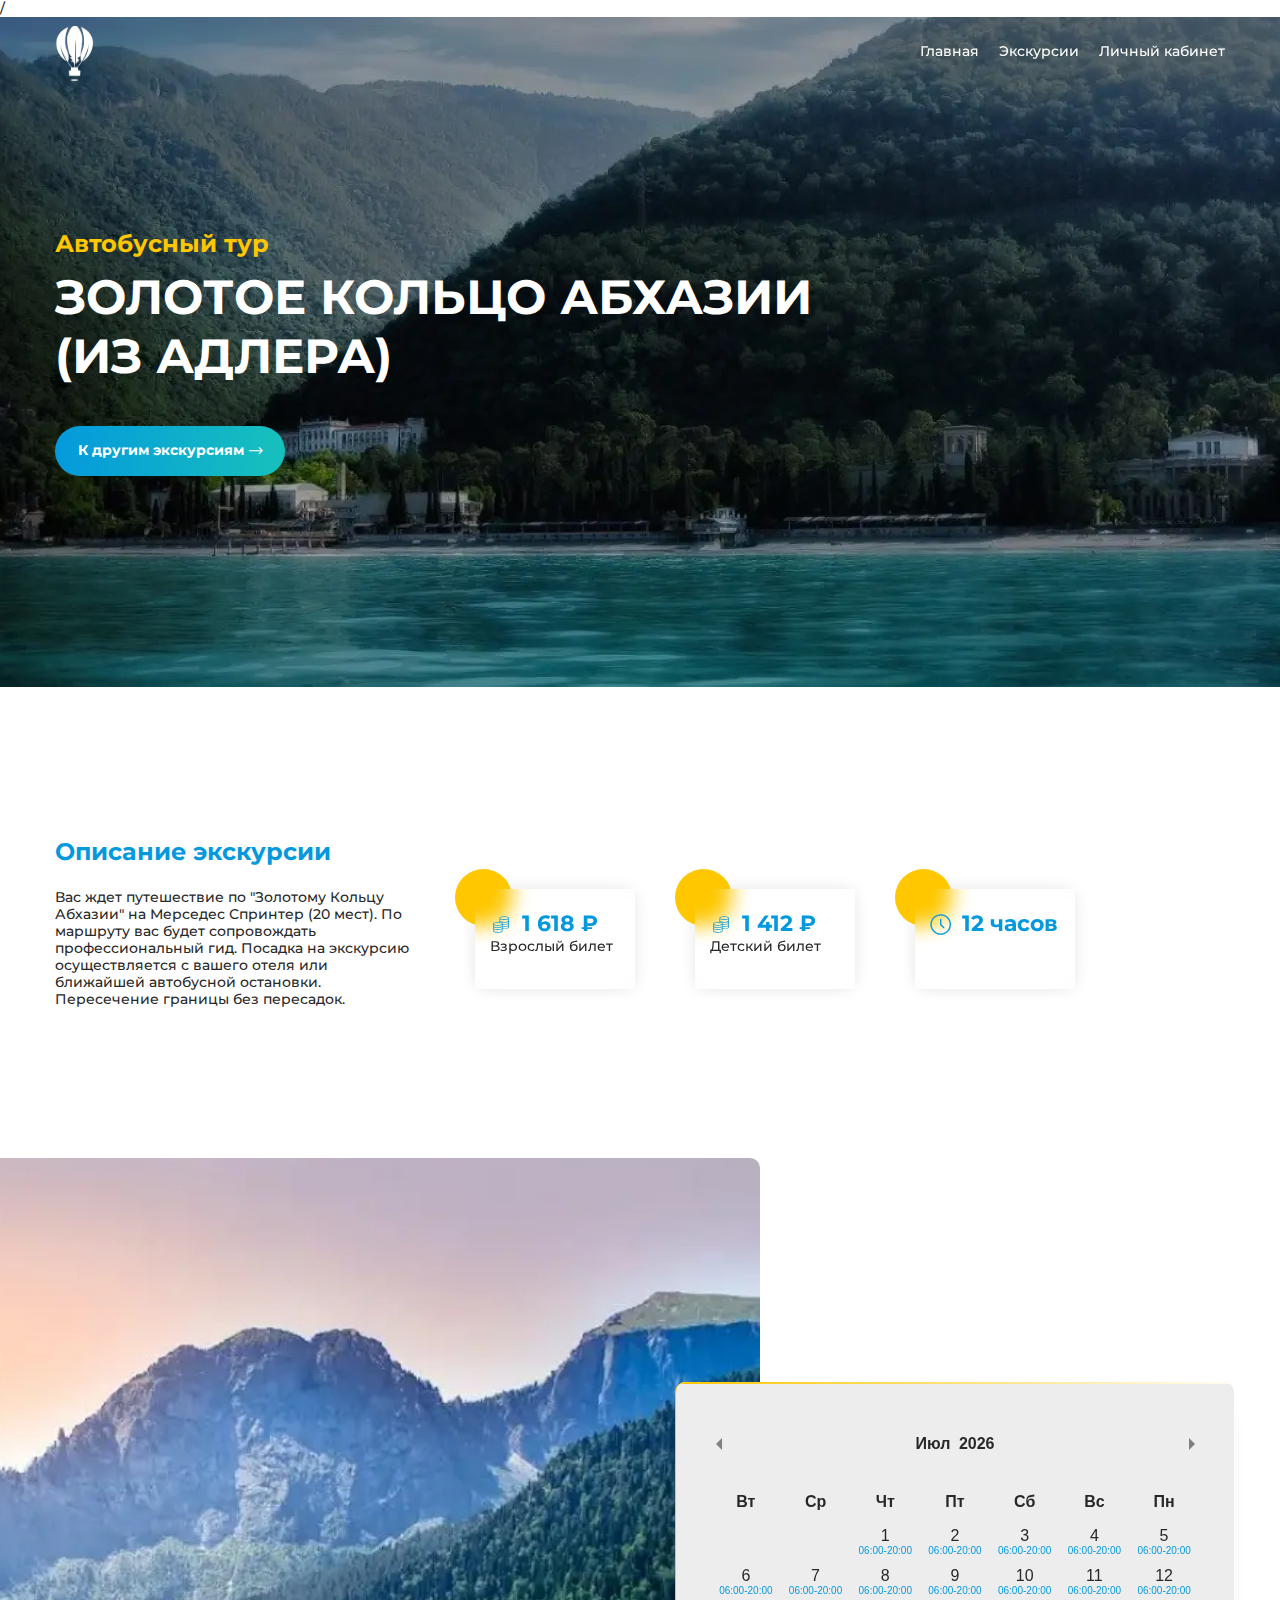
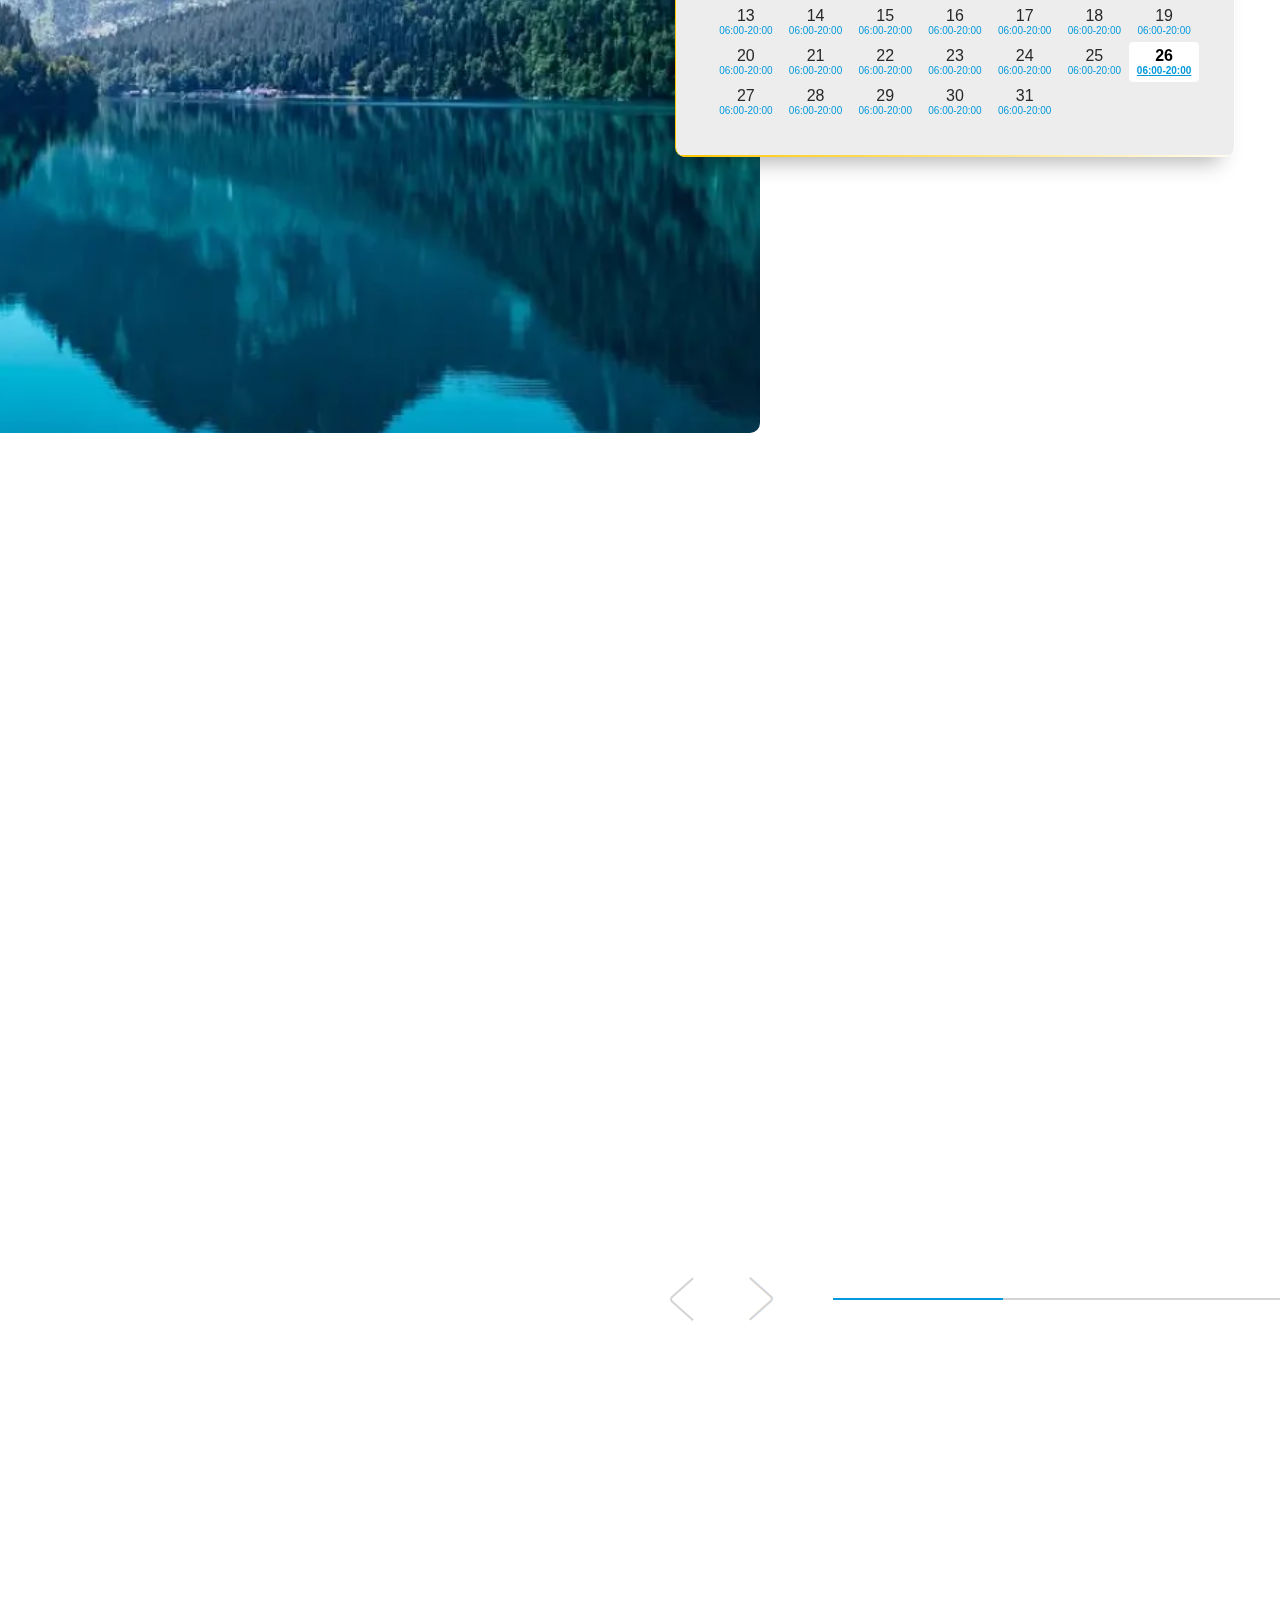
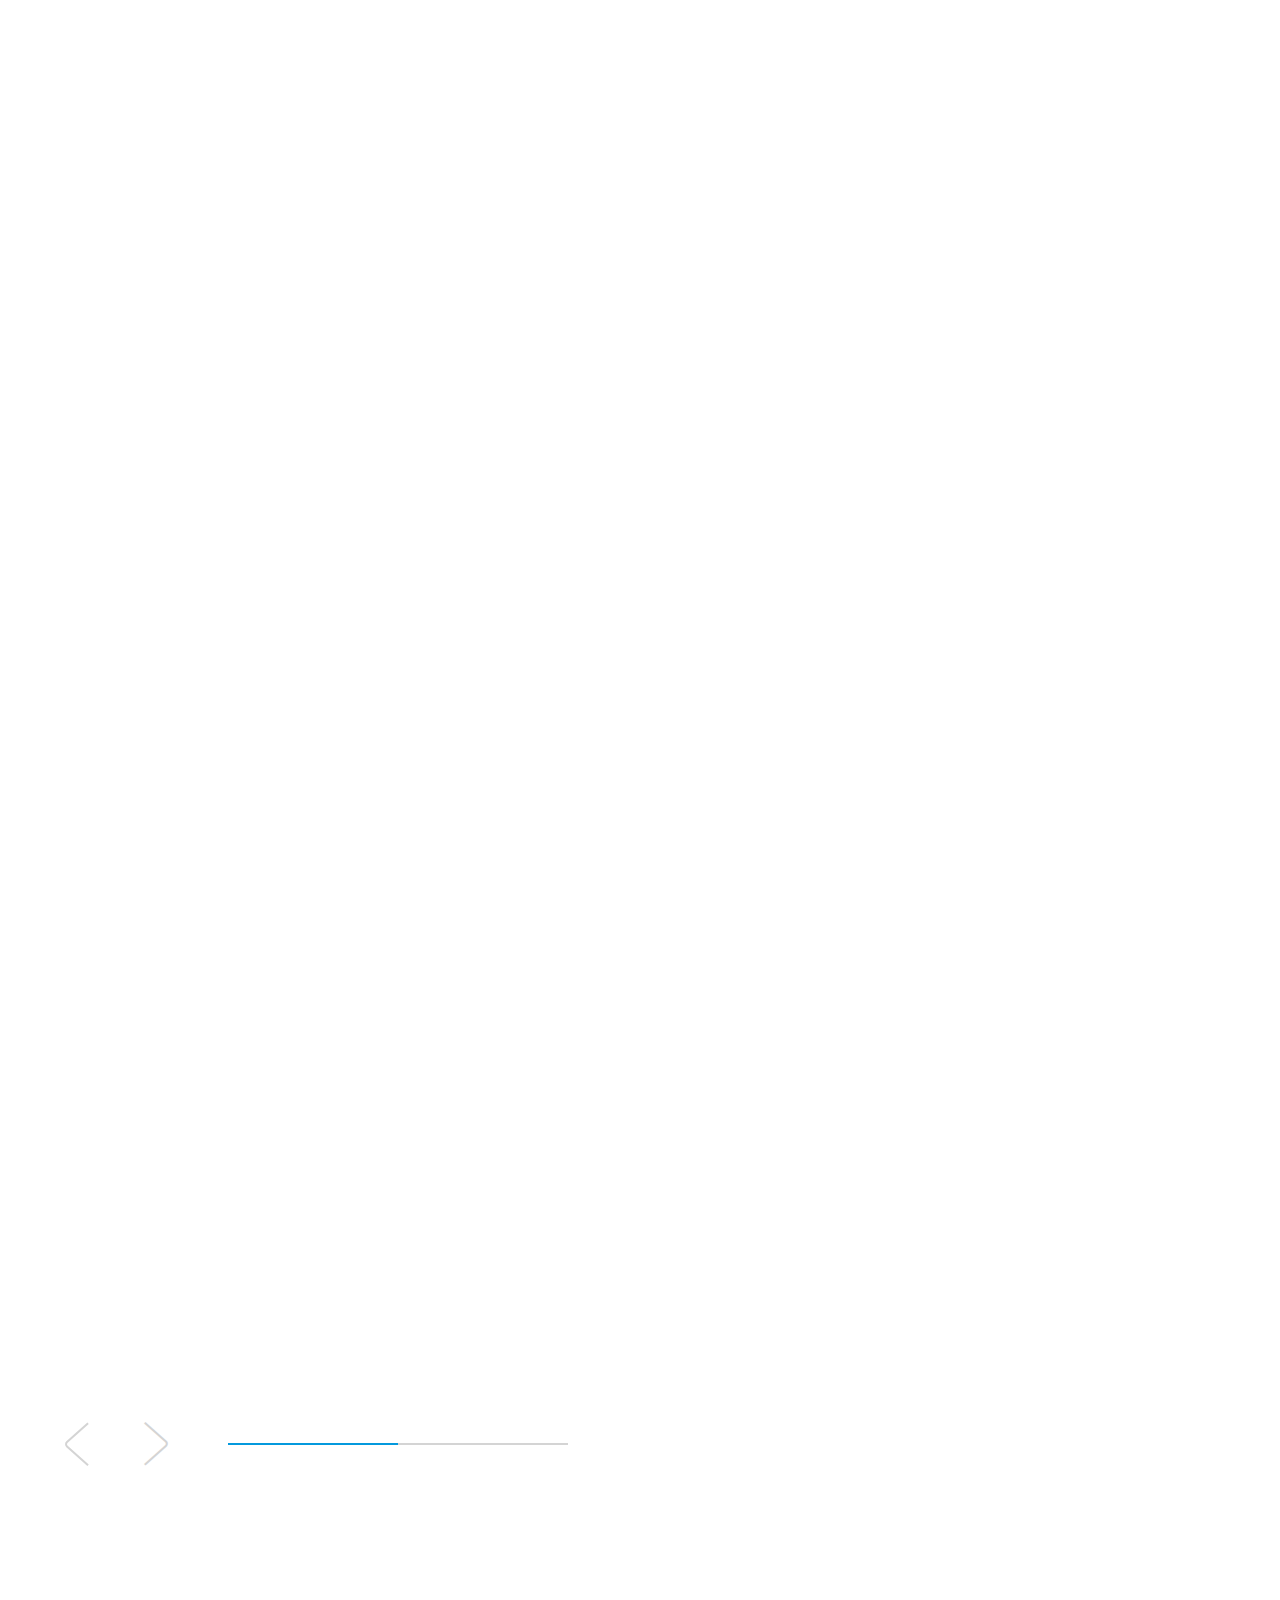
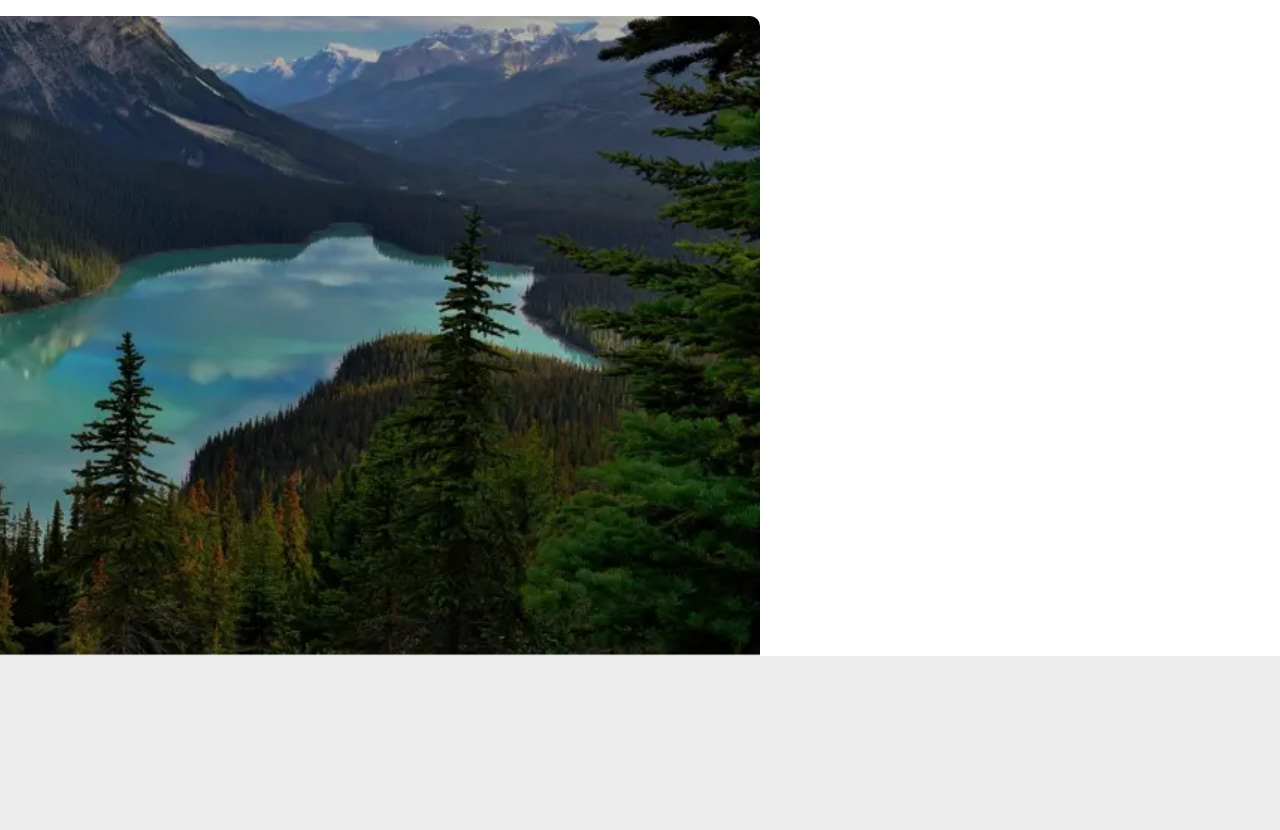
==== excursion-single.html @ ccbd6a01 "first commit" ====
/<!DOCTYPE html>
<html lang="ru">

<head>
	<title>ЗОЛОТОЕ КОЛЬЦО АБХАЗИИ</title>
	<meta charset="UTF-8">
	<meta name="format-detection" content="telephone=no">
	<!-- <style>body{opacity: 0;}</style> -->
	<link rel="stylesheet" href="css/style.min.css">
	<link rel="apple-touch-icon" sizes="180x180" href="/apple-touch-icon.png">
	<link rel="icon" type="image/png" sizes="32x32" href="/favicon-32x32.png">
	<link rel="icon" type="image/png" sizes="16x16" href="/favicon-16x16.png">
	<link rel="shortcut icon" href="favicon.ico">
	<!-- <meta name="robots" content="noindex, nofollow"> -->
	<meta name="viewport" content="width=device-width, initial-scale=1.0">
</head>

<body>
	<div class="wrapper">
		<header class="header">
			<div class="header__container">
				<div class="header__menu menu">
					<a href="/" class="header__logo logo animate__animated animate__delay-1s animate__lightSpeedInLeft"><img src="img/logo.svg" alt="Logo"></a>
					<nav class="menu__body">
						<ul class="menu__list">
							<li class="menu__item animate__animated animate__lightSpeedInLeft animate__delay-1s"><a href="/" class="menu__link">Главная</a></li>
							<li class="menu__item animate__animated animate__lightSpeedInLeft animate__delay-1s"><a href="our-excursions.html" class="menu__link">Экскурсии</a></li>
							<li class="menu__item animate__animated animate__lightSpeedInLeft animate__delay-1s"><a href="#" class="menu__link">Личный кабинет</a></li>
						</ul>
					</nav>
					<button type="button" class="menu__icon icon-menu"><span></span></button>
				</div>
			</div>
		</header>
		<main class="page page-inner">
			<section class="page-inner__excursion-page excursion-page">
				<div class="excursion-page__container">
					<h3 class="excursion-page__subtitle wow animate__fadeInUp">Автобусный тур</h3>
					<h1 class="excursion-page__title page-title wow animate__fadeInUp">
						ЗОЛОТОЕ КОЛЬЦО АБХАЗИИ
						<span>(ИЗ АДЛЕРА)</span>
					</h1>
					<a href="" class="excursion-page__btn button wow animate__fadeInUp _icon-arrow-right" data-wow-delay="1s">К другим экскурсиям</a>
				</div>
			</section>
			<section class="page-inner__excursion-desc desc-excursion wow animate__fadeInUp">
				<div class="desc-excursion__container">
					<h2 class="desc-excursion__title title"><span>Описание экскурсии</span></h2>
					<div class="desc-excursion__inner">
						<p class="desc-excursion__text">Вас ждет путешествие по "Золотому Кольцу Абхазии" на Мерседес
							Спринтер (20 мест). По маршруту вас будет сопровождать профессиональный гид. Посадка на
							экскурсию осуществляется с вашего отеля или ближайшей автобусной остановки. Пересечение границы
							без пересадок. </p>
						<div class="desc-excursion__items">
							<div class="desc-excursion__item item-desc-excursion">
								<div class="item-desc-excursion__price _icon-money">1 618 ₽</div>
								<p class="item-desc-excursion__text">Взрослый билет</p>
							</div>
							<div class="desc-excursion__item item-desc-excursion">
								<div class="item-desc-excursion__price _icon-money">1 412 ₽</div>
								<p class="item-desc-excursion__text">Детский билет</p>
							</div>
							<div class="desc-excursion__item item-desc-excursion">
								<div class="item-desc-excursion__price _icon-time">12 часов</div>
							</div>
						</div>
					</div>
				</div>
			</section>
			<section class="page-inner__schedule excursion-schedule">
				<div class="excursion-schedule__container">
					<h2 class="excursion-schedule__title title wow animate__fadeInUp" data-datepicker>Календарь путешествий</h2>
					<input class="excursion-schedule__input form__input input" autocomplete="off" hidden name="date" data-error="Ошибка">
				</div>
			</section>
			<section class="page-inner__route route">
				<div class="route__container">
					<div class="route__desc wow animate__fadeInUp">
						<h2 class="route__title title">Описание маршрута</h2>
						<ul class="route__list">
							<li class="route__item">Город Гагра, Колоннада, ресторан "Гагрипш", Парк принца
								Ольденбурского;
							</li>
							<li class="route__item">Смотровая площадка "Прощай Родина", "Чабгарский" карниз, Подвесной мост
								через реку "Бзыбь";
							</li>
							<li class="route__item">Дегустация сыра, меда, вина, чачи (входит в стоимость экскурсии),
								Голубое Озеро, Юпшарский каньон ("Каменный мешок"), Озеро "Рица", Водопады "Девичьи и
								мужские слезы".
							</li>
							<li class="route__item">Далее на выбор:</li>
							<li class="route__item">Монастырь "Новый Афон", Новоафонская Пещера, "Рукотворный" водопад, храм
								"Симона Кананита", Лебединое озеро.
							</li>
							<li class="route__item">Термальный источник в с. Приморское.</li>
						</ul>
					</div>
					<div class="route__slider slider-route">
						<div class="slider-route__body swiper">
							<div class="slider-route__wrapper swiper-wrapper">
								<div class="popular__slide swiper-slide wow animate__fadeInRight" data-wow-delay="1s">
									<article class="popular__item popular-item">
										<picture><source srcset="img/our-excursion/excursion-1/slider/01.webp" type="image/webp"><img class="popular-item__img -ibg" src="img/our-excursion/excursion-1/slider/01.jpg" alt="Image"></picture>
										<div class="popular-item__body body-item-popular">
											<h3 class="body-item-popular__title">Гагра</h3>
										</div>
									</article>
								</div>
								<div class="popular__slide swiper-slide wow animate__fadeInRight" data-wow-delay="1.5s">
									<article class="popular__item popular-item">
										<picture><source srcset="img/our-excursion/excursion-1/slider/02.webp" type="image/webp"><img class="popular-item__img -ibg" src="img/our-excursion/excursion-1/slider/02.jpg" alt="Image"></picture>
										<div class="popular-item__body body-item-popular">
											<h3 class="body-item-popular__title">Коллонада</h3>
										</div>
									</article>
								</div>
								<div class="popular__slide swiper-slide wow animate__fadeInRight" data-wow-delay="2s">
									<article class="popular__item popular-item">
										<picture><source srcset="img/our-excursion/excursion-1/slider/03.webp" type="image/webp"><img class="popular-item__img -ibg" src="img/our-excursion/excursion-1/slider/03.jpg" alt="Image"></picture>
										<div class="popular-item__body body-item-popular">
											<h3 class="body-item-popular__title">Коллонада</h3>
										</div>
									</article>
								</div>
							</div>
							<div class="popular__control control-swiper">
								<div class="swiper-buttons">
									<button type="button" class="swiper-button swiper-button-prev _icon-sl_arrow"></button>
									<button type="button" class="swiper-button swiper-button-next _icon-sl_arrow"></button>
								</div>
								<div class="swiper-pagination"></div>
							</div>
						</div>
					</div>
				</div>
			</section>
			<section class="page-inner__expenses expenses">
				<div class="expenses__container">
					<h2 class="expenses__title title wow animate__fadeInUp">Дополнительные расходы (по желанию)+</h2>
					<div class="expenses__items"></div>
					<div class="expenses__items wow animate__fadeInUp" data-wow-delay="1s">
						<div class="expenses__item item-desc-excursion">
							<div class="item-desc-excursion__price _icon-money">200 ₽</div>
							<p class="item-desc-excursion__text">Дача Сталина</p>
						</div>
						<div class="expenses__item item-desc-excursion">
							<div class="item-desc-excursion__price _icon-money">200 ₽</div>
							<p class="item-desc-excursion__text">Молочный водопад</p>
						</div>
						<div class="expenses__item item-desc-excursion">
							<div class="item-desc-excursion__price _icon-money">500 ₽</div>
							<p class="item-desc-excursion__text">Новоафинская пещера</p>
						</div>
						<div class="expenses__item item-desc-excursion">
							<div class="item-desc-excursion__price _icon-money">500 ₽</div>
							<p class="item-desc-excursion__text">Термальный источник</p>
						</div>
						<div class="expenses__item item-desc-excursion">
							<p class="item-desc-excursion__text">Обед</p>
						</div>
					</div>
				</div>
			</section>
			<section class="page-inner__galley gallery">
				<div class="gallery__container">
					<div class="gallery__title-box title-box wow animate__fadeInUp">
						<h2 class="gallery__title title">
							Галерея
						</h2>
						<a href class="title-box__more">
							Смотреть все
						</a>
					</div>
				</div>
				<div class="gallery__container-big wow animate__fadeInUp" data-wow-delay="1s">
					<div class="gallery__inner" data-gallery>
						<a href="img/our-excursion/excursion-1/gallery/01.jpg" class="gallery__item"><picture><source srcset="img/our-excursion/excursion-1/gallery/01.webp" type="image/webp"><img src="img/our-excursion/excursion-1/gallery/01.jpg" alt="Image"></picture></a><a href="img/our-excursion/excursion-1/gallery/02.jpg" class="gallery__item"><picture><source srcset="img/our-excursion/excursion-1/gallery/02.webp" type="image/webp"><img src="img/our-excursion/excursion-1/gallery/02.jpg" alt="Image"></picture></a><a href="img/our-excursion/excursion-1/gallery/03.jpg" class="gallery__item"><picture><source srcset="img/our-excursion/excursion-1/gallery/03.webp" type="image/webp"><img src="img/our-excursion/excursion-1/gallery/03.jpg" alt="Image"></picture></a><a href="img/our-excursion/excursion-1/gallery/04.jpg" class="gallery__item"><picture><source srcset="img/our-excursion/excursion-1/gallery/04.webp" type="image/webp"><img src="img/our-excursion/excursion-1/gallery/04.jpg" alt="Image"></picture></a><a href="img/our-excursion/excursion-1/gallery/05.jpg" class="gallery__item"><picture><source srcset="img/our-excursion/excursion-1/gallery/05.webp" type="image/webp"><img src="img/our-excursion/excursion-1/gallery/05.jpg" alt="Image"></picture></a><a href="img/our-excursion/excursion-1/gallery/06.jpg" class="gallery__item"><picture><source srcset="img/our-excursion/excursion-1/gallery/06.webp" type="image/webp"><img src="img/our-excursion/excursion-1/gallery/06.jpg" alt="Image"></picture></a><a href="img/our-excursion/excursion-1/gallery/07.jpg" class="gallery__item"><picture><source srcset="img/our-excursion/excursion-1/gallery/07.webp" type="image/webp"><img src="img/our-excursion/excursion-1/gallery/07.jpg" alt="Image"></picture></a><a href="img/our-excursion/excursion-1/gallery/08.jpg" class="gallery__item"><picture><source srcset="img/our-excursion/excursion-1/gallery/08.webp" type="image/webp"><img src="img/our-excursion/excursion-1/gallery/08.jpg" alt="Image"></picture></a>
					</div>
				</div>
			</section>
			<section class="page-inner__reviews reviews">
				<div class="reviews__container">
					<div class="gallery__title-box title-box wow animate__fadeInUp">
						<h2 class="gallery__title title">
							Отзывы
						</h2>
						<a href class="title-box__more">
							Смотреть все
						</a>
					</div>
					<div class="reviews__inner">
						<div class="reviews__body swiper">
							<div class="reviews__wrapper swiper-wrapper">
								<div class="reviews__slide swiper-slide wow animate__fadeInRight" data-wow-delay="1s">
									<div class="reviews__item item-review">
										<div class="item-review__img -ibg"><picture><source srcset="img/reviews/01.webp" type="image/webp"><img src="img/reviews/01.jpg" alt="Image"></picture></div>
										<div class="item-review__info info-review-item">
											<div class="info-review-item__author">Иван Иванов, 25 лет</div>
											<div class="info-review-item__text">Lorem ipsum dolor sit amet, consectetur
												adipisicing elit. Amet animi corporis esse, exercitationem inventore iusto
												natus numquam, perferendis quidem s
											</div>
										</div>
									</div>
								</div>
								<div class="reviews__slide swiper-slide wow animate__fadeInRight" data-wow-delay="1.5s">
									<div class="reviews__item item-review">
										<div class="item-review__img -ibg"><picture><source srcset="img/reviews/02.webp" type="image/webp"><img src="img/reviews/02.jpg" alt="Image"></picture></div>
										<div class="item-review__info info-review-item">
											<div class="info-review-item__author">Иван Иванов, 25 лет</div>
											<div class="info-review-item__text">Lorem ipsum dolor sit amet, consectetur
												adipisicing elit. Accusamus aut excepturi explicabo harum laboriosam. Alias
												eius fugit impedit ipsum, magnam necessitatibus pariatur placeat praesentium
												recusandae, repellendus soluta veniam voluptate? Culpa est exercitationem
												illum maxime modi natus nemo nobis possimus quas quasi. Aliquam asperiores

											</div>
										</div>
									</div>
								</div>
							</div>
							<div class="reviews__control control-swiper">
								<div class="swiper-buttons">
									<button type="button" class="swiper-button swiper-button-prev _icon-sl_arrow"></button>
									<button type="button" class="swiper-button swiper-button-next _icon-sl_arrow"></button>
								</div>
								<div class="swiper-pagination"></div>
							</div>
						</div>
					</div>
				</div>
			</section>
			<section class="page-inner__lead lead-form">
				<div class="lead-form__container">
					<div class="lead-form__box">
						<h2 class="lead-form__title title  wow animate__fadeInUp">Забронировать тур</h2>
						<form class="lead-form__form form-top-filter  wow animate__fadeInUp">
							<label class="form-top-filter__item">
								<input class="filter-top__input input" autocomplete="off" type="text" name="form[]" data-error="Ошибка" placeholder="Абхазия">
								<i class="_icon-loc"></i>
							</label>
							<label class="form-top-filter__item">
								<input class="filter-top__input input" autocomplete="off" data-datepicker name="date" data-error="Ошибка" placeholder="10 ноября 2021">
								<i class="_icon-shedule"></i>
							</label>
							<label class="form-top-filter__item">
								<input class="filter-top__input input" autocomplete="off" type="text" name="form[]" data-error="Ошибка" placeholder="5 человек">
								<i class="_icon-people"></i>
							</label>
							<button class="filter-top__btn button" type="submit">Забронировать</button>
						</form>
					</div>
				</div>
			</section>
		</main>
		<footer class="footer">
			<div class="footer__container wow animate__animated animate__fadeInUp">
				<a href="/" class="footer__logo logo"><picture><source srcset="img/logo-f.webp" type="image/webp"><img src="img/logo-f.png" alt="Logo"></picture></a>
				<div class="footer__menu footer-menu">
					<nav class="footer-menu__body">
						<ul class="footer-menu__list">
							<li class="footer-menu__item"><a href="#" class="footer-menu__link">Главная</a></li>
							<li class="footer-menu__item"><a href="#" class="footer-menu__link">Экскурсии</a></li>
							<li class="footer-menu__item"><a href="#" class="footer-menu__link">Личный кабинет</a></li>
						</ul>
					</nav>
				</div>
				<div class="footer__contacts contacts-footer">
					<a href="tel:79649441874" class="contacts-footer__item _icon-tg">+7 964 944 18 74</a>
					<a href="tel:79189199828" class="contacts-footer__item _icon-wp">+7 918 919 98 28</a>
					<a href="" class="contacts-footer__item _icon-tg">Телеграм-бот PeroTravel</a>
				</div>
				<div class="footer__social social-footer">
					<a href="mailto:office@perotravel.ru" class="social-footer__mail _icon-mail">office@perotravel.ru</a>
					<div class="social-footer__social social-footer">
						<ul class="social-footer__list">
							<li class="social-footer__item"><a href="" class="social-footer__link _icon-fb"></a></li>
							<li class="social-footer__item"><a href="" class="social-footer__link _icon-vk"></a></li>
							<li class="social-footer__item"><a href="" class="social-footer__link _icon-inst"></a></li>
						</ul>
					</div>
				</div>
			</div>
		</footer>
	</div>

	<div id="video" aria-hidden="true" class="popup">
		<div class="popup__wrapper">
			<div class="popup__content">
				<button data-close type="button" class="popup__close _icon-close"></button>
				<div data-youtube-place class="popup__text">
				</div>
			</div>
		</div>
	</div>


	<script src="js/app.min.js"></script>
</body>

</html>
---- css/style.min.css ----
@charset "UTF-8";@import url(https://fonts.googleapis.com/css?family=Montserrat:400,500,700,900&display=swap);@font-face{font-family:icons;font-display:swap;src:url(../fonts/icons.woff2) format("woff2"),url(../fonts/icons.woff) format("woff");font-weight:400;font-style:normal}[class*=_icon-]:before{font-family:icons;font-style:normal;font-weight:400;font-variant:normal;text-transform:none;line-height:1;-webkit-font-smoothing:antialiased;-moz-osx-font-smoothing:grayscale}[class*=_icon-]:before{display:block}._icon-arrow-right:before{content:"\e900"}._icon-close:before{content:"\e901"}._icon-favorite:before{content:"\e902"}._icon-fb:before{content:"\e903"}._icon-inst:before{content:"\e904"}._icon-loc:before{content:"\e905"}._icon-mail:before{content:"\e906"}._icon-money:before{content:"\e907"}._icon-pasport:before{content:"\e908"}._icon-people:before{content:"\e909"}._icon-shedule:before{content:"\e90a"}._icon-sl_arrow:before{content:"\e90b"}._icon-tg:before{content:"\e90c"}._icon-time:before{content:"\e90d"}._icon-vk:before{content:"\e90e"}._icon-wp:before{content:"\e90f"}*{padding:0;margin:0;border:0}*,:after,:before{-webkit-box-sizing:border-box;box-sizing:border-box}body,html{height:100%;min-width:320px}body{color:#282828;line-height:1;font-family:Montserrat;font-size:.875rem;-ms-text-size-adjust:100%;-moz-text-size-adjust:100%;-webkit-text-size-adjust:100%;-webkit-font-smoothing:antialiased;-moz-osx-font-smoothing:grayscale}button,input,textarea{font-family:Montserrat;font-size:inherit}button{cursor:pointer;color:inherit;background-color:inherit}a{color:inherit}a:link,a:visited{text-decoration:none}a:hover{text-decoration:none}ul li{list-style:none}img{vertical-align:top}h1,h2,h3,h4,h5,h6{font-weight:inherit;font-size:inherit}body{font-weight:500;line-height:1.2142857143}.lock body{overflow:hidden;-ms-touch-action:none;touch-action:none}.wrapper{min-height:100%;display:-webkit-box;display:-ms-flexbox;display:flex;-webkit-box-orient:vertical;-webkit-box-direction:normal;-ms-flex-direction:column;flex-direction:column;overflow:hidden}.wrapper>main{-webkit-box-flex:1;-ms-flex:1 1 auto;flex:1 1 auto}.wrapper>*{min-width:0}[class*=__container]{max-width:73.125rem;-webkit-box-sizing:content-box;box-sizing:content-box;margin:0 auto;padding:0 .9375rem}.form{position:relative;display:-webkit-box;display:-ms-flexbox;display:flex;-webkit-box-orient:vertical;-webkit-box-direction:normal;-ms-flex-direction:column;flex-direction:column;gap:2.5rem}.form__input{color:#fff;background:0 0;border-bottom:1px solid #fff}.form__input::-webkit-input-placeholder{color:#fff}.form__input::-moz-placeholder{color:#fff}.form__input:-ms-input-placeholder{color:#fff}.form__input::-ms-input-placeholder{color:#fff}.form__input::placeholder{color:#fff}.form__error{position:absolute;top:100%;left:0;color:red;font-size:.875rem;-webkit-transform:translateY(100%);-ms-transform:translateY(100%);transform:translateY(100%)}.button{display:-webkit-inline-box;display:-ms-inline-flexbox;display:inline-flex;-webkit-box-align:center;-ms-flex-align:center;align-items:center;-webkit-box-pack:center;-ms-flex-pack:center;justify-content:center;padding:0 .625rem;color:#fff;background:-o-linear-gradient(357.29deg,#0499dd 0,#17c1bc 100%);background:linear-gradient(92.71deg,#0499dd 0,#17c1bc 100%);border-radius:3.75rem;min-width:14.375rem;height:3.125rem;font-weight:700;-webkit-box-orient:horizontal;-webkit-box-direction:reverse;-ms-flex-direction:row-reverse;flex-direction:row-reverse;gap:.3125rem;-webkit-transition:color .3s;-o-transition:color .3s;transition:color .3s}.button._fw{width:100%}.checkbox{position:relative;display:-webkit-box;display:-ms-flexbox;display:flex;-webkit-box-orient:vertical;-webkit-box-direction:normal;-ms-flex-direction:column;flex-direction:column;gap:.625rem}.checkbox:not(:last-child){margin-bottom:.3125em}.checkbox__input{position:absolute;width:0;height:0;opacity:0}.checkbox__input:focus+.checkbox__label:before{-webkit-box-shadow:0 0 5px #0499dd;box-shadow:0 0 5px #0499dd}.checkbox__input:checked+.checkbox__label:before{background:#0499dd}.checkbox__label{cursor:pointer;display:-webkit-inline-box;display:-ms-inline-flexbox;display:inline-flex;-webkit-box-align:center;-ms-flex-align:center;align-items:center;position:relative;gap:10px}.checkbox__label:before{content:"";-ms-flex-item-align:start;align-self:flex-start;-webkit-box-flex:0;-ms-flex:0 0 20px;flex:0 0 20px;width:20px;height:20px;border:1px solid #a7a9ac}.options{display:-webkit-box;display:-ms-flexbox;display:flex;-webkit-box-align:start;-ms-flex-align:start;align-items:flex-start}.filter .options{-ms-flex-wrap:wrap;flex-wrap:wrap;gap:.1875rem}.options__item{position:relative;cursor:pointer}.options__item:not(:last-child){margin-bottom:.3125em}.options__input{width:0;height:0;opacity:0;position:absolute}.options__input:focus+.options__label:before{background:#0499dd}.options__input:checked+.options__label{color:#0499dd}.filter .options__input:checked+.options__label{background:#0499dd;color:#fff}.options__label{cursor:pointer;display:-webkit-inline-box;display:-ms-inline-flexbox;display:inline-flex;white-space:nowrap;padding:0 .625rem .8125rem}@supports (padding-left:clamp(0.3125rem ,0.1988636364rem + 0.5681818182vw ,0.625rem)){.options__label{padding-left:clamp(.3125rem ,.1988636364rem + .5681818182vw ,.625rem)}}@supports not (padding-left:clamp(0.3125rem ,0.1988636364rem + 0.5681818182vw ,0.625rem)){.options__label{padding-left:calc(.3125rem + .3125 * (100vw - 20rem)/ 55)}}@supports (padding-right:clamp(0.3125rem ,0.1988636364rem + 0.5681818182vw ,0.625rem)){.options__label{padding-right:clamp(.3125rem ,.1988636364rem + .5681818182vw ,.625rem)}}@supports not (padding-right:clamp(0.3125rem ,0.1988636364rem + 0.5681818182vw ,0.625rem)){.options__label{padding-right:calc(.3125rem + .3125 * (100vw - 20rem)/ 55)}}@supports (font-size:clamp(0.75rem ,0.7045454545rem + 0.2272727273vw ,0.875rem)){.options__label{font-size:clamp(.75rem ,.7045454545rem + .2272727273vw ,.875rem)}}@supports not (font-size:clamp(0.75rem ,0.7045454545rem + 0.2272727273vw ,0.875rem)){.options__label{font-size:calc(.75rem + .125 * (100vw - 20rem)/ 55)}}.options__label::before{content:"";position:absolute;width:100%;height:.125rem;bottom:0;left:0;background:#d4d4d4}.filter .options__label{background:#fff;border:1px solid #ededed;border-radius:2.5rem;padding:.4375rem 1.125rem}.filter .options__label::before{display:none}.input__reset{width:0;height:0;opacity:0;position:absolute}.noUi-target,.noUi-target *{-webkit-touch-callout:none;-webkit-tap-highlight-color:transparent;-webkit-user-select:none;-ms-touch-action:none;touch-action:none;-ms-user-select:none;-moz-user-select:none;user-select:none;-webkit-box-sizing:border-box;box-sizing:border-box}.noUi-target{position:relative}.noUi-base,.noUi-connects{width:100%;height:100%;position:relative;z-index:1}.noUi-connects{overflow:hidden;z-index:0}.noUi-connect,.noUi-origin{will-change:transform;position:absolute;z-index:1;top:0;right:0;height:100%;width:100%;-ms-transform-origin:0 0;-webkit-transform-origin:0 0;-webkit-transform-style:preserve-3d;transform-origin:0 0;-webkit-transform-style:flat;transform-style:flat}.noUi-txt-dir-rtl.noUi-horizontal .noUi-origin{left:0;right:auto}.noUi-vertical .noUi-origin{top:-100%;width:0}.noUi-horizontal .noUi-origin{height:0}.noUi-handle{-webkit-backface-visibility:hidden;backface-visibility:hidden;position:absolute}.noUi-touch-area{height:100%;width:100%}.noUi-state-tap .noUi-connect,.noUi-state-tap .noUi-origin{-webkit-transition:-webkit-transform .3s;transition:-webkit-transform .3s;-o-transition:transform .3s;transition:transform .3s;transition:transform .3s,-webkit-transform .3s}.noUi-state-drag *{cursor:inherit!important}.noUi-horizontal{height:5px}.noUi-horizontal .noUi-handle{width:30px;height:30px;right:-17px;top:-13px;border-radius:50%}.noUi-txt-dir-rtl.noUi-horizontal .noUi-handle{left:-17px;right:auto}.noUi-target{background:#fafafa;border-radius:4px;border:1px solid #d3d3d3;-webkit-box-shadow:inset 0 1px 1px #f0f0f0,0 3px 6px -5px #bbb;box-shadow:inset 0 1px 1px #f0f0f0,0 3px 6px -5px #bbb}.noUi-connects{border-radius:3px}.noUi-connect{background:#0499dd}.noUi-draggable{cursor:ew-resize}.noUi-vertical .noUi-draggable{cursor:ns-resize}.noUi-handle{border:1px solid #d9d9d9;border-radius:3px;background:#fff;cursor:default;-webkit-box-shadow:inset 0 0 1px #fff,inset 0 1px 7px #ebebeb,0 3px 6px -3px #bbb;box-shadow:inset 0 0 1px #fff,inset 0 1px 7px #ebebeb,0 3px 6px -3px #bbb}.noUi-active{-webkit-box-shadow:inset 0 0 1px #fff,inset 0 1px 7px #ddd,0 3px 6px -3px #bbb;box-shadow:inset 0 0 1px #fff,inset 0 1px 7px #ddd,0 3px 6px -3px #bbb}.noUi-handle:after{content:"";display:block;position:absolute;height:15px;width:15px;background:#0499dd;left:7px;top:6px;border-radius:50%}[disabled] .noUi-connect{background:#b8b8b8}[disabled] .noUi-handle,[disabled].noUi-handle,[disabled].noUi-target{cursor:not-allowed}body::after{content:"";background-color:rgba(0,0,0,.5);position:fixed;width:100%;height:100%;top:0;left:0;opacity:0;-webkit-transition:opacity .8s ease 0s;-o-transition:opacity .8s ease 0s;transition:opacity .8s ease 0s;pointer-events:none;z-index:149}.popup-show body::after{opacity:1}.popup{position:fixed;top:0;left:0;bottom:0;right:0;padding:30px 10px;-webkit-transition:visibility .8s ease 0s;-o-transition:visibility .8s ease 0s;transition:visibility .8s ease 0s;visibility:hidden;pointer-events:none}.popup_show{z-index:150;visibility:visible;overflow:auto;pointer-events:auto}.popup_show .popup__content{visibility:visible;-webkit-transform:scale(1);-ms-transform:scale(1);transform:scale(1)}.popup__wrapper{display:-webkit-box;display:-ms-flexbox;display:flex;-webkit-box-orient:vertical;-webkit-box-direction:normal;-ms-flex-direction:column;flex-direction:column;-webkit-box-align:center;-ms-flex-align:center;align-items:center;min-height:100%;-webkit-box-flex:1;-ms-flex:1 1 auto;flex:1 1 auto;width:100%;display:flex;-webkit-box-pack:center;-ms-flex-pack:center;justify-content:center;align-items:center}.popup__content{visibility:hidden;-webkit-transform:scale(0);-ms-transform:scale(0);transform:scale(0);-webkit-transition:-webkit-transform .3s ease 0s;transition:-webkit-transform .3s ease 0s;-o-transition:transform .3s ease 0s;transition:transform .3s ease 0s;transition:transform .3s ease 0s,-webkit-transform .3s ease 0s;background-color:#eee;padding:1.875rem 1.25rem;width:100%;max-width:900px;border-radius:20px;position:relative}.lock .popup__content{visibility:visible}.popup__close{position:absolute;right:.625rem;top:.625rem}.popup__text{text-align:center}.popup__text iframe{width:100%;height:28.75rem}.spollers{display:-ms-grid;display:grid;gap:15px}.spollers__item{border-bottom:1px solid #ededed}@supports (padding-top:clamp(0.0000000625rem ,-4.1517855134rem + 6.6964283482vw ,1.875rem)){.spollers__item{padding-top:clamp(.0000000625rem ,-4.1517855134rem + 6.6964283482vw ,1.875rem)}}@supports not (padding-top:clamp(0.0000000625rem ,-4.1517855134rem + 6.6964283482vw ,1.875rem)){.spollers__item{padding-top:calc(.0000000625rem + 1.8749999375 * (100vw - 62rem)/ 28)}}@supports (padding-bottom:clamp(0.0000000625rem ,-4.1517855134rem + 6.6964283482vw ,1.875rem)){.spollers__item{padding-bottom:clamp(.0000000625rem ,-4.1517855134rem + 6.6964283482vw ,1.875rem)}}@supports not (padding-bottom:clamp(0.0000000625rem ,-4.1517855134rem + 6.6964283482vw ,1.875rem)){.spollers__item{padding-bottom:calc(.0000000625rem + 1.8749999375 * (100vw - 62rem)/ 28)}}.filter__wrapper.spollers__item{border:0}.spollers__title{width:100%;cursor:default;text-align:left;font-weight:700;padding:.625rem 0;position:relative}@supports (font-size:clamp(0.875rem ,0.8295454545rem + 0.2272727273vw ,1rem)){.spollers__title{font-size:clamp(.875rem ,.8295454545rem + .2272727273vw ,1rem)}}@supports not (font-size:clamp(0.875rem ,0.8295454545rem + 0.2272727273vw ,1rem)){.spollers__title{font-size:calc(.875rem + .125 * (100vw - 20rem)/ 55)}}._spoller-init .spollers__title{cursor:pointer}._spoller-init .spollers__title::after,._spoller-init .spollers__title::before{content:"";position:absolute;right:10px;top:50%;background-color:#0499dd;height:2px;width:15px;-webkit-transition:-webkit-transform .5s ease 0s;transition:-webkit-transform .5s ease 0s;-o-transition:transform .5s ease 0s;transition:transform .5s ease 0s;transition:transform .5s ease 0s,-webkit-transform .5s ease 0s}._spoller-init .spollers__title::before{-webkit-transform:translate(-75%,-50%) rotate(40deg);-ms-transform:translate(-75%,-50%) rotate(40deg);transform:translate(-75%,-50%) rotate(40deg)}._spoller-init .spollers__title::after{-webkit-transform:translate(0,-50%) rotate(-40deg);-ms-transform:translate(0,-50%) rotate(-40deg);transform:translate(0,-50%) rotate(-40deg)}._spoller-init .spollers__title._spoller-active::before{-webkit-transform:translateX(-75%) rotate(-40deg);-ms-transform:translateX(-75%) rotate(-40deg);transform:translateX(-75%) rotate(-40deg)}._spoller-init .spollers__title._spoller-active::after{-webkit-transform:rotate(40deg);-ms-transform:rotate(40deg);transform:rotate(40deg)}.qs-datepicker-container{margin:5px;font-size:1rem;font-family:sans-serif;color:#282828;position:absolute;width:15.625em;display:-webkit-box;display:-ms-flexbox;display:flex;-webkit-box-orient:vertical;-webkit-box-direction:normal;-ms-flex-direction:column;flex-direction:column;z-index:2;-webkit-user-select:none;-moz-user-select:none;-ms-user-select:none;user-select:none;border-radius:.625rem;overflow:hidden;background:#ededed;-webkit-box-shadow:0 1.25em 1.25em -.9375em rgba(0,0,0,.3);box-shadow:0 1.25em 1.25em -.9375em rgba(0,0,0,.3);border-right:1px solid #fff;border-left:1px solid #ffc700;padding:.3125rem}.excursion-schedule .qs-datepicker-container{width:35rem;left:auto!important;right:0!important;top:25%!important}@supports (padding:clamp(0.3125rem ,-0.2556818182rem + 2.8409090909vw ,1.875rem)){.excursion-schedule .qs-datepicker-container{padding:clamp(.3125rem ,-.2556818182rem + 2.8409090909vw ,1.875rem)}}@supports not (padding:clamp(0.3125rem ,-0.2556818182rem + 2.8409090909vw ,1.875rem)){.excursion-schedule .qs-datepicker-container{padding:calc(.3125rem + 1.5625 * (100vw - 20rem)/ 55)}}.qs-datepicker-container:after,.qs-datepicker-container:before{content:"";width:100%;height:2px;left:0;z-index:2;position:absolute;background-image:-webkit-gradient(linear,left top,right top,from(#ffc700),to(#fffdf2));background-image:-o-linear-gradient(left,#ffc700 0,#fffdf2 100%);background-image:linear-gradient(to right,#ffc700 0,#fffdf2 100%)}.qs-datepicker-container:before{top:0}.qs-datepicker-container:after{bottom:0}.qs-datepicker-container *{-webkit-box-sizing:border-box;box-sizing:border-box}.qs-datepicker-container.qs-centered{position:fixed;top:50%;left:50%;-webkit-transform:translate(-50%,-50%);-ms-transform:translate(-50%,-50%);transform:translate(-50%,-50%)}.qs-datepicker-container.qs-hidden{display:none}.qs-datepicker .qs-overlay{position:absolute;top:0;left:0;background:rgba(0,0,0,.75);color:#282828;width:100%;height:100%;padding:.5em;z-index:1;opacity:1;-webkit-transition:opacity .3s;-o-transition:opacity .3s;transition:opacity .3s;display:-webkit-box;display:-ms-flexbox;display:flex;-webkit-box-orient:vertical;-webkit-box-direction:normal;-ms-flex-direction:column;flex-direction:column}.qs-datepicker .qs-overlay.qs-hidden{opacity:0;z-index:-1}.qs-datepicker .qs-overlay .qs-overlay-year{background:rgba(0,0,0,0);border:none;border-bottom:1px solid #fff;border-radius:0;color:#282828;font-size:.875em;padding:0;width:0%;text-align:center;margin:0 auto;display:block}.qs-datepicker .qs-overlay .qs-overlay-year::-webkit-inner-spin-button{-webkit-appearance:none}.qs-datepicker .qs-overlay .qs-close{padding:.5em;cursor:pointer;position:absolute;top:0;display:none;right:0}.qs-datepicker .qs-overlay .qs-submit{border:1px solid #fff;border-radius:.26392em;padding:.5em;margin:0 auto auto;cursor:pointer;background:hsla(0deg,0%,50.2%,.4)}.qs-datepicker .qs-overlay .qs-submit.qs-disabled{color:grey;border-color:grey;cursor:not-allowed}.qs-datepicker .qs-overlay .qs-overlay-month-container{display:-webkit-box;display:-ms-flexbox;display:flex;-ms-flex-wrap:wrap;flex-wrap:wrap;-webkit-box-flex:1;-ms-flex-positive:1;flex-grow:1}.qs-datepicker .qs-overlay .qs-overlay-month{display:-webkit-box;display:-ms-flexbox;display:flex;-webkit-box-pack:center;-ms-flex-pack:center;justify-content:center;-webkit-box-align:center;-ms-flex-align:center;align-items:center;width:0;cursor:pointer;opacity:.5;-webkit-transition:opacity .15s;-o-transition:opacity .15s;transition:opacity .15s}.qs-datepicker .qs-overlay .qs-overlay-month.active,.qs-datepicker .qs-overlay .qs-overlay-month:hover{opacity:1}.qs-datepicker .qs-controls{width:100%;display:-webkit-box;display:-ms-flexbox;display:flex;-webkit-box-pack:justify;-ms-flex-pack:justify;justify-content:space-between;-webkit-box-align:center;-ms-flex-align:center;align-items:center;-webkit-box-flex:1;-ms-flex-positive:1;flex-grow:1;-ms-flex-negative:0;flex-shrink:0;background:#0499dd;color:#fff;-webkit-filter:blur(0);filter:blur(0);-webkit-transition:-webkit-filter .3s;transition:-webkit-filter .3s;-o-transition:filter .3s;transition:filter .3s;transition:filter .3s,-webkit-filter .3s}.excursion-schedule .qs-datepicker .qs-controls{padding:1.25rem 0;background:0 0;color:#282828}.qs-datepicker .qs-controls.qs-blur{-webkit-filter:blur(5px);filter:blur(5px)}.qs-datepicker .qs-arrow{height:1.5625em;width:1.5625em;position:relative;cursor:pointer;border-radius:.26392em;-webkit-transition:background .15s;-o-transition:background .15s;transition:background .15s}.qs-datepicker .qs-arrow:hover{background:rgba(0,0,0,.1)}.qs-datepicker .qs-arrow:hover.qs-left:after{border-right-color:#ffc700}.qs-datepicker .qs-arrow:hover.qs-right:after{border-left-color:#ffc700}.qs-datepicker .qs-arrow:after{content:"";border:.39062em solid transparent;position:absolute;top:50%;-webkit-transition:border .2s;-o-transition:border .2s;transition:border .2s}.qs-datepicker .qs-arrow.qs-left:after{border-right-color:grey;right:50%;-webkit-transform:translate(25%,-50%);-ms-transform:translate(25%,-50%);transform:translate(25%,-50%)}.qs-datepicker .qs-arrow.qs-right:after{border-left-color:grey;left:50%;-webkit-transform:translate(-25%,-50%);-ms-transform:translate(-25%,-50%);transform:translate(-25%,-50%)}.qs-datepicker .qs-month-year{font-weight:700;-webkit-transition:border .2s;-o-transition:border .2s;transition:border .2s;border-bottom:1px solid transparent;cursor:pointer}.qs-datepicker .qs-month-year:hover{border-bottom:1px solid grey}.qs-datepicker .qs-month-year:active:focus,.qs-datepicker .qs-month-year:focus{outline:0}.qs-datepicker .qs-month{padding-right:.5ex}.qs-datepicker .qs-year{padding-left:.5ex}.qs-datepicker .qs-squares{display:-webkit-box;display:-ms-flexbox;display:flex;color:#282828;-ms-flex-wrap:wrap;flex-wrap:wrap;padding:.3125em;-webkit-filter:blur(0);filter:blur(0);-webkit-transition:-webkit-filter .3s;transition:-webkit-filter .3s;-o-transition:filter .3s;transition:filter .3s;transition:filter .3s,-webkit-filter .3s}.qs-datepicker .qs-squares.qs-blur{-webkit-filter:blur(5px);filter:blur(5px)}.qs-datepicker .qs-square{width:14.28571%;height:1.5625em;display:-webkit-box;display:-ms-flexbox;display:flex;-webkit-box-align:center;-ms-flex-align:center;align-items:center;-webkit-box-pack:center;-ms-flex-pack:center;justify-content:center;cursor:pointer;-webkit-transition:background .1s;-o-transition:background .1s;transition:background .1s;border-radius:.26392em}.excursion-schedule .qs-datepicker .qs-square{padding:1.25rem 0}.qs-square:hover{color:#fff}.qs-datepicker .qs-square.qs-current{font-weight:700;background:#ffc700;color:#fff}.qs-datepicker .qs-square.qs-current span{text-decoration:underline}.qs-datepicker .qs-square.qs-active{background:#fff;color:#000}.qs-datepicker .qs-square.qs-range-date-start:not(.qs-range-date-6){border-top-right-radius:0;border-bottom-right-radius:0}.qs-datepicker .qs-square.qs-range-date-middle{background:#d4ebf2}.qs-datepicker .qs-square.qs-range-date-middle:not(.qs-range-date-0):not(.qs-range-date-6){border-radius:0}.qs-datepicker .qs-square.qs-range-date-middle.qs-range-date-0{border-top-right-radius:0;border-bottom-right-radius:0}.qs-datepicker .qs-square.qs-range-date-end:not(.qs-range-date-0),.qs-datepicker .qs-square.qs-range-date-middle.qs-range-date-6{border-top-left-radius:0;border-bottom-left-radius:0}.qs-datepicker .qs-square.qs-disabled span{opacity:.2}.qs-datepicker .qs-square.qs-empty{cursor:default}.qs-datepicker .qs-square.qs-disabled{cursor:not-allowed}.qs-datepicker .qs-square.qs-day{cursor:default;font-weight:700;color:#282828}.qs-datepicker .qs-square:not(.qs-empty):not(.qs-disabled):not(.qs-day):not(.qs-active):hover{background:#0499dd}.qs-datepicker .qs-event{position:relative}.qs-datepicker .qs-event:after{content:"";position:absolute;width:.46875em;height:.46875em;border-radius:50%;background:#07f;bottom:0;right:0}.qs-datepicker .qs-event.qs-disabled:after,.qs-datepicker .qs-event.qs-empty:after{background:#cce4ff}.qs-square.qs-num{display:-webkit-box;display:-ms-flexbox;display:flex;-webkit-box-orient:vertical;-webkit-box-direction:normal;-ms-flex-direction:column;flex-direction:column}.qs-square.qs-num span{font-size:.625rem;color:#0499dd}[class*=-ibg]{position:relative}[class*=-ibg] img{position:absolute;width:100%;height:100%;top:0;left:0;-o-object-fit:cover;object-fit:cover}[class*=-ibg_contain] img{-o-object-fit:contain;object-fit:contain}.no-webp .page__form{background:url(../img/form-bg.jpg) no-repeat center/cover}@supports (min-height:clamp(31.25rem ,28.0681818182rem + 15.9090909091vw ,40rem)){.page__form{min-height:clamp(31.25rem ,28.0681818182rem + 15.9090909091vw ,40rem)}}@supports not (min-height:clamp(31.25rem ,28.0681818182rem + 15.9090909091vw ,40rem)){.page__form{min-height:calc(31.25rem + 8.75 * (100vw - 20rem)/ 55)}}.page-inner__filter-top{padding:2.5rem 0}.page-title{font-weight:700;line-height:1.2222222222;color:#fff}@supports (font-size:clamp(2.5rem ,1.7727272727rem + 3.6363636364vw ,4.5rem)){.page-title{font-size:clamp(2.5rem ,1.7727272727rem + 3.6363636364vw ,4.5rem)}}@supports not (font-size:clamp(2.5rem ,1.7727272727rem + 3.6363636364vw ,4.5rem)){.page-title{font-size:calc(2.5rem + 2 * (100vw - 20rem)/ 55)}}.title{font-weight:700;font-size:1.5rem;line-height:1.2083333333;color:#0499dd}.title-box{display:-webkit-box;display:-ms-flexbox;display:flex;-webkit-box-align:center;-ms-flex-align:center;align-items:center;-webkit-box-pack:justify;-ms-flex-pack:justify;justify-content:space-between;gap:1.25rem}@supports (margin-bottom:clamp(2.5rem ,1.3636363636rem + 5.6818181818vw ,5.625rem)){.title-box{margin-bottom:clamp(2.5rem ,1.3636363636rem + 5.6818181818vw ,5.625rem)}}@supports not (margin-bottom:clamp(2.5rem ,1.3636363636rem + 5.6818181818vw ,5.625rem)){.title-box{margin-bottom:calc(2.5rem + 3.125 * (100vw - 20rem)/ 55)}}.title-box__more{-webkit-transition:color .3s;-o-transition:color .3s;transition:color .3s}.title-box__more:link{-webkit-text-decoration-line:underline;text-decoration-line:underline}.control-swiper{display:-webkit-box;display:-ms-flexbox;display:flex;-webkit-box-align:center;-ms-flex-align:center;align-items:center}@supports (gap:clamp(1.25rem ,0.5681818182rem + 3.4090909091vw ,3.125rem)){.control-swiper{gap:clamp(1.25rem ,.5681818182rem + 3.4090909091vw ,3.125rem)}}@supports not (gap:clamp(1.25rem ,0.5681818182rem + 3.4090909091vw ,3.125rem)){.control-swiper{gap:calc(1.25rem + 1.875 * (100vw - 20rem)/ 55)}}.swiper-pagination{display:-webkit-box;display:-ms-flexbox;display:flex;-webkit-box-align:center;-ms-flex-align:center;align-items:center}.swiper-pagination-bullet{height:.125rem;background:#d4d4d4;-webkit-transition:all .3s;-o-transition:all .3s;transition:all .3s;cursor:pointer}@supports (width:clamp(1.875rem ,-1.3068181818rem + 15.9090909091vw ,10.625rem)){.swiper-pagination-bullet{width:clamp(1.875rem ,-1.3068181818rem + 15.9090909091vw ,10.625rem)}}@supports not (width:clamp(1.875rem ,-1.3068181818rem + 15.9090909091vw ,10.625rem)){.swiper-pagination-bullet{width:calc(1.875rem + 8.75 * (100vw - 20rem)/ 55)}}.swiper-pagination-bullet:before{content:"";padding:.625rem 0;display:block;width:100%;height:.125rem;margin-top:-.625rem;cursor:pointer}.swiper-pagination-bullet-active{background:#0499dd}.swiper-buttons{display:-webkit-box;display:-ms-flexbox;display:flex;-webkit-box-align:center;-ms-flex-align:center;align-items:center}@supports (gap:clamp(0.9375rem ,0.4829545455rem + 2.2727272727vw ,2.1875rem)){.swiper-buttons{gap:clamp(.9375rem ,.4829545455rem + 2.2727272727vw ,2.1875rem)}}@supports not (gap:clamp(0.9375rem ,0.4829545455rem + 2.2727272727vw ,2.1875rem)){.swiper-buttons{gap:calc(.9375rem + 1.25 * (100vw - 20rem)/ 55)}}.swiper-button{color:#d4d4d4;-webkit-transition:color .3s;-o-transition:color .3s;transition:color .3s}@supports (font-size:clamp(1.25rem ,0.7045454545rem + 2.7272727273vw ,2.75rem)){.swiper-button{font-size:clamp(1.25rem ,.7045454545rem + 2.7272727273vw ,2.75rem)}}@supports not (font-size:clamp(1.25rem ,0.7045454545rem + 2.7272727273vw ,2.75rem)){.swiper-button{font-size:calc(1.25rem + 1.5 * (100vw - 20rem)/ 55)}}.swiper-button-prev{-webkit-transform:rotate(-180deg);-ms-transform:rotate(-180deg);transform:rotate(-180deg)}.icon-menu{display:none}.header{position:fixed;width:100%;top:0;left:0;padding:1.5625rem 0;z-index:100;-webkit-transition:background-color .3s;-o-transition:background-color .3s;transition:background-color .3s}.header._header-scroll{background-color:rgba(40,40,40,.8)}.header__logo{position:relative;z-index:6}.header__logo img{max-width:100%}.menu{display:-webkit-box;display:-ms-flexbox;display:flex;gap:.625rem;-webkit-box-pack:justify;-ms-flex-pack:justify;justify-content:space-between;-webkit-box-align:center;-ms-flex-align:center;align-items:center}.menu__list{display:-webkit-box;display:-ms-flexbox;display:flex;gap:1.25rem}.menu__item{position:relative;padding-bottom:.3125rem}.menu__item::before{content:"";position:absolute;width:0;height:.125rem;bottom:0;left:0;background:#ffc700;-webkit-transition:width .3s;-o-transition:width .3s;transition:width .3s}.menu__link{-webkit-transition:color .3s;-o-transition:color .3s;transition:color .3s;color:#fff}.footer{background:#ededed;padding:1.875rem 0}.footer__container{display:-ms-grid;display:grid;-ms-grid-columns:5rem (1fr)[3];grid-template-columns:5rem repeat(3,1fr)}@supports (gap:clamp(1.25rem ,-0.7954545455rem + 10.2272727273vw ,6.875rem)){.footer__container{gap:clamp(1.25rem ,-.7954545455rem + 10.2272727273vw ,6.875rem)}}@supports not (gap:clamp(1.25rem ,-0.7954545455rem + 10.2272727273vw ,6.875rem)){.footer__container{gap:calc(1.25rem + 5.625 * (100vw - 20rem)/ 55)}}.footer__logo img{max-width:100%}.footer-menu__list{display:-ms-grid;display:grid;gap:.5rem}.footer-menu__link{-webkit-transition:color .3s;-o-transition:color .3s;transition:color .3s}.contacts-footer{display:-ms-grid;display:grid;gap:.5rem}.contacts-footer__item{display:-webkit-box;display:-ms-flexbox;display:flex;gap:.5rem;-webkit-transition:color .3s;-o-transition:color .3s;transition:color .3s}.contacts-footer__item:first-child,.contacts-footer__item:nth-child(2){white-space:nowrap}.social-footer{display:-ms-grid;display:grid;-webkit-box-align:start;-ms-flex-align:start;align-items:start;gap:.9375rem}.social-footer__mail{display:-webkit-box;display:-ms-flexbox;display:flex;gap:.5rem}.social-footer__list{display:-webkit-box;display:-ms-flexbox;display:flex;gap:.5rem}.social-footer__item:first-child{color:#bc0000}.social-footer__item:nth-child(2){color:#ffc700}.social-footer__item:last-child{color:#0499dd}.social-footer__link:before{font-size:2rem}.hero{position:relative}@supports (margin-bottom:clamp(0.0000000625rem ,-4.0909090057rem + 20.4545453409vw ,11.25rem)){.hero{margin-bottom:clamp(.0000000625rem ,-4.0909090057rem + 20.4545453409vw ,11.25rem)}}@supports not (margin-bottom:clamp(0.0000000625rem ,-4.0909090057rem + 20.4545453409vw ,11.25rem)){.hero{margin-bottom:calc(.0000000625rem + 11.2499999375 * (100vw - 20rem)/ 55)}}.hero__container{padding-top:25vh;display:-webkit-box;display:-ms-flexbox;display:flex;-webkit-box-align:center;-ms-flex-align:center;align-items:center;gap:1.25rem;-webkit-box-pack:justify;-ms-flex-pack:justify;justify-content:space-between}.no-webp .hero__inner{background:url(../img/hero-bg.jpg) no-repeat center/cover}@supports (min-height:clamp(40.625rem ,37.4431818182rem + 15.9090909091vw ,49.375rem)){.hero__inner{min-height:clamp(40.625rem ,37.4431818182rem + 15.9090909091vw ,49.375rem)}}@supports not (min-height:clamp(40.625rem ,37.4431818182rem + 15.9090909091vw ,49.375rem)){.hero__inner{min-height:calc(40.625rem + 8.75 * (100vw - 20rem)/ 55)}}.hero__title{color:#fff;font-weight:700;line-height:1.2222222222}@supports (font-size:clamp(2.125rem ,1.2613636364rem + 4.3181818182vw ,4.5rem)){.hero__title{font-size:clamp(2.125rem ,1.2613636364rem + 4.3181818182vw ,4.5rem)}}@supports not (font-size:clamp(2.125rem ,1.2613636364rem + 4.3181818182vw ,4.5rem)){.hero__title{font-size:calc(2.125rem + 2.375 * (100vw - 20rem)/ 55)}}.hero__title span{display:block;padding-top:1.25rem;position:relative}.menu-open .hero__title span{z-index:-1}.hero__title img{max-width:100%;height:auto}@supports (margin-bottom:clamp(1.875rem ,0.7386363636rem + 5.6818181818vw ,5rem)){.hero__title{margin-bottom:clamp(1.875rem ,.7386363636rem + 5.6818181818vw ,5rem)}}@supports not (margin-bottom:clamp(1.875rem ,0.7386363636rem + 5.6818181818vw ,5rem)){.hero__title{margin-bottom:calc(1.875rem + 3.125 * (100vw - 20rem)/ 55)}}.hero .title-decor-02{position:absolute;right:1.875rem;top:-.83125rem}.social__list{display:-webkit-box;display:-ms-flexbox;display:flex;gap:.5rem}.social__link{font-size:2rem;color:#fff;-webkit-transition:color .3s;-o-transition:color .3s;transition:color .3s}.video-hero{right:-10%;bottom:-10%;max-width:46.25rem}.video-hero__slide img{border-radius:.625rem}.video-hero__item{display:-webkit-box;display:-ms-flexbox;display:flex;-webkit-box-pack:center;-ms-flex-pack:center;justify-content:center;-webkit-box-align:center;-ms-flex-align:center;align-items:center;position:relative}.video-hero__item img{max-width:100%;height:14.1875rem;width:22.5rem;-o-object-fit:cover;object-fit:cover}.video-hero__btn{-webkit-transition:all .3s;-o-transition:all .3s;transition:all .3s;visibility:hidden;opacity:0;pointer-events:none;position:absolute;width:100%;height:100%;left:0;top:0;display:-webkit-box;display:-ms-flexbox;display:flex;-webkit-box-pack:center;-ms-flex-pack:center;justify-content:center;-webkit-box-align:center;-ms-flex-align:center;align-items:center}.video-hero__btn img{width:4.125rem;height:4.125rem;position:relative;z-index:4}@supports (padding-bottom:clamp(5rem ,3.4090909091rem + 7.9545454545vw ,9.375rem)){.popular{padding-bottom:clamp(5rem ,3.4090909091rem + 7.9545454545vw ,9.375rem)}}@supports not (padding-bottom:clamp(5rem ,3.4090909091rem + 7.9545454545vw ,9.375rem)){.popular{padding-bottom:calc(5rem + 4.375 * (100vw - 20rem)/ 55)}}.popular__body{overflow:visible!important;position:relative}.popular__body::before{content:"";position:absolute;width:100%;height:100%;top:0;right:100%;background:#fff;z-index:10}.popular__wrapper{margin-bottom:1.875rem}.popular-item{padding:0 1rem 2.625rem;border-radius:.625rem;position:relative;overflow:hidden;min-height:31.0625rem;color:#fff;display:-webkit-box;display:-ms-flexbox;display:flex;-webkit-box-orient:vertical;-webkit-box-direction:normal;-ms-flex-direction:column;flex-direction:column;-webkit-box-pack:end;-ms-flex-pack:end;justify-content:flex-end}.route__slider .popular-item{min-height:35.625rem}.popular-item__img{position:absolute;width:100%;height:100%;top:0;left:0;-o-object-fit:cover;object-fit:cover;z-index:-1}.body-item-popular{font-size:.75rem;line-height:1.25}.body-item-popular__type{margin-bottom:.4166666667em}.body-item-popular__title{font-weight:700;font-size:.875rem;line-height:1.2142857143;color:#ffc700;margin-bottom:.7142857143em}.body-item-popular__text{margin:1.6666666667em 0}.body-item-popular__btn{min-width:10rem;height:2.5rem}.price-popular-item{display:-webkit-box;display:-ms-flexbox;display:flex;gap:.8125rem;-webkit-box-align:center;-ms-flex-align:center;align-items:center}.price-popular-item__time{display:-webkit-box;display:-ms-flexbox;display:flex;-webkit-box-align:center;-ms-flex-align:center;align-items:center;gap:.1875rem}.price-popular-item__total{display:-webkit-box;display:-ms-flexbox;display:flex;-webkit-box-align:center;-ms-flex-align:center;align-items:center;gap:.1875rem}@supports (padding-bottom:clamp(5rem ,3.4090909091rem + 7.9545454545vw ,9.375rem)){.about{padding-bottom:clamp(5rem ,3.4090909091rem + 7.9545454545vw ,9.375rem)}}@supports not (padding-bottom:clamp(5rem ,3.4090909091rem + 7.9545454545vw ,9.375rem)){.about{padding-bottom:calc(5rem + 4.375 * (100vw - 20rem)/ 55)}}.about__container{position:relative;min-height:46.875rem;display:-webkit-box;display:-ms-flexbox;display:flex;-webkit-box-align:center;-ms-flex-align:center;align-items:center;-webkit-box-pack:end;-ms-flex-pack:end;justify-content:flex-end}.no-webp .about__container::before{background:url(../img/about-bg.jpg) no-repeat right 0/cover}.about__container::before{content:"";position:absolute;width:100%;height:100%;top:0;min-height:46.875rem;border-radius:0 .625rem .625rem 0;z-index:-1}.about__box{width:33.875rem;height:29.75rem;background:#ededed;border-radius:.625rem;padding:3.75rem 4.6875rem}.about__title{margin-bottom:1.6666666667em}.about__info p+p{margin-top:1.25rem}@supports (padding-bottom:clamp(5rem ,3.4090909091rem + 7.9545454545vw ,9.375rem)){.types{padding-bottom:clamp(5rem ,3.4090909091rem + 7.9545454545vw ,9.375rem)}}@supports not (padding-bottom:clamp(5rem ,3.4090909091rem + 7.9545454545vw ,9.375rem)){.types{padding-bottom:calc(5rem + 4.375 * (100vw - 20rem)/ 55)}}.types__container{display:-ms-grid;display:grid}.types__title{margin-bottom:1.6666666667em}.types__items{display:-ms-grid;display:grid;grid-template-columns:repeat(auto-fill,minmax(31.25rem,1fr));gap:2.5rem 1.25rem}@supports (margin-bottom:clamp(1.875rem ,1.1931818182rem + 3.4090909091vw ,3.75rem)){.types__items{margin-bottom:clamp(1.875rem ,1.1931818182rem + 3.4090909091vw ,3.75rem)}}@supports not (margin-bottom:clamp(1.875rem ,1.1931818182rem + 3.4090909091vw ,3.75rem)){.types__items{margin-bottom:calc(1.875rem + 1.875 * (100vw - 20rem)/ 55)}}.types__text{text-align:center;margin-bottom:1.4285714286em}.types__btn{-ms-grid-column-align:center;justify-self:center}.item-types{display:-webkit-box;display:-ms-flexbox;display:flex;-webkit-box-align:start;-ms-flex-align:start;align-items:flex-start;gap:1.25rem;position:relative}.item-types__img{-webkit-box-flex:0;-ms-flex:0 1 4.625rem;flex:0 1 4.625rem;width:4.625rem}.item-types__content{-webkit-box-flex:1;-ms-flex:1 1 auto;flex:1 1 auto}.item-types__title{font-weight:700;font-size:1.125rem;line-height:1.2222222222;margin-bottom:.5555555556em}@supports (padding-bottom:clamp(5rem ,3.4090909091rem + 7.9545454545vw ,9.375rem)){.gallery{padding-bottom:clamp(5rem ,3.4090909091rem + 7.9545454545vw ,9.375rem)}}@supports not (padding-bottom:clamp(5rem ,3.4090909091rem + 7.9545454545vw ,9.375rem)){.gallery{padding-bottom:calc(5rem + 4.375 * (100vw - 20rem)/ 55)}}.gallery__container-big{padding:0 .9375rem;margin:0 auto;max-width:90rem}.gallery__inner{display:-ms-grid;display:grid;-ms-grid-columns:13.5rem 16.625rem 22.6875rem 16.625rem 13.5rem;grid-template-columns:13.5rem 16.625rem 22.6875rem 16.625rem 13.5rem;-ms-grid-rows:17.5rem (7.6875rem)[2];grid-template-rows:17.5rem repeat(2,7.6875rem);-webkit-box-pack:stretch;-ms-flex-pack:stretch;justify-content:stretch}@supports (gap:clamp(0.25rem ,-0.1136363636rem + 1.8181818182vw ,1.25rem)){.gallery__inner{gap:clamp(.25rem ,-.1136363636rem + 1.8181818182vw ,1.25rem)}}@supports not (gap:clamp(0.25rem ,-0.1136363636rem + 1.8181818182vw ,1.25rem)){.gallery__inner{gap:calc(.25rem + 1 * (100vw - 20rem)/ 55)}}.gallery__inner img{max-width:100%;height:100%;width:100%}.gallery__item:first-child{-ms-grid-column-span:2;grid-column:span 2}.gallery__item:nth-child(2){-ms-grid-row-span:3;grid-row:span 3}.gallery__item:nth-child(5){-ms-grid-row-span:2;grid-row:span 2}.gallery__item:last-child{-ms-grid-column:4;-ms-grid-column-span:2;grid-column:4/6;grid-row:-3/-1}.gallery__item img{border-radius:.625rem}@supports (padding-bottom:clamp(5rem ,3.4090909091rem + 7.9545454545vw ,9.375rem)){.reviews{padding-bottom:clamp(5rem ,3.4090909091rem + 7.9545454545vw ,9.375rem)}}@supports not (padding-bottom:clamp(5rem ,3.4090909091rem + 7.9545454545vw ,9.375rem)){.reviews{padding-bottom:calc(5rem + 4.375 * (100vw - 20rem)/ 55)}}.reviews__body{overflow:visible!important;position:relative}.reviews__body::before{content:"";position:absolute;width:100%;height:100%;top:0;right:100%;background:#fff;z-index:10}.reviews__wrapper{margin-bottom:2.5rem}.reviews__item{background:#ededed;border-radius:.625rem;padding:2.375rem 1.5625rem 2.375rem 2.8125rem}.item-review{display:-webkit-box;display:-ms-flexbox;display:flex;gap:1.75rem;-webkit-box-align:start;-ms-flex-align:start;align-items:flex-start;position:relative}.item-review::before{content:"";position:absolute;width:100%;height:100%;background:url(../img/reviews-decor.svg) no-repeat right 4.375rem bottom 3.125rem;z-index:1}.item-review__img{border-radius:.625rem;overflow:hidden;padding-bottom:36.5126676602%;-webkit-box-flex:0;-ms-flex:0 0 36.4583333333%;flex:0 0 36.4583333333%}.item-review__info{-webkit-box-flex:1;-ms-flex:1 1 63.55%;flex:1 1 63.55%;position:relative;z-index:2}.info-review-item__author{font-weight:700;margin-bottom:1.4285714286em}.form-block__container{display:-webkit-box;display:-ms-flexbox;display:flex;-webkit-box-align:center;-ms-flex-align:center;align-items:center;position:relative;-webkit-box-pack:center;-ms-flex-pack:center;justify-content:center}@supports (min-height:clamp(31.25rem ,28.0681818182rem + 15.9090909091vw ,40rem)){.form-block__container{min-height:clamp(31.25rem ,28.0681818182rem + 15.9090909091vw ,40rem)}}@supports not (min-height:clamp(31.25rem ,28.0681818182rem + 15.9090909091vw ,40rem)){.form-block__container{min-height:calc(31.25rem + 8.75 * (100vw - 20rem)/ 55)}}.form-block__container::before{content:"";position:absolute;width:100%;height:100%;top:0;background:rgba(0,0,0,.3);-webkit-backdrop-filter:blur(20px);backdrop-filter:blur(20px);left:0;display:none}.form-block__box{display:-webkit-box;display:-ms-flexbox;display:flex;-webkit-box-orient:vertical;-webkit-box-direction:normal;-ms-flex-direction:column;flex-direction:column;-webkit-box-pack:center;-ms-flex-pack:center;justify-content:center;position:relative}@supports (min-height:clamp(31.25rem ,28.0681818182rem + 15.9090909091vw ,40rem)){.form-block__box{min-height:clamp(31.25rem ,28.0681818182rem + 15.9090909091vw ,40rem)}}@supports not (min-height:clamp(31.25rem ,28.0681818182rem + 15.9090909091vw ,40rem)){.form-block__box{min-height:calc(31.25rem + 8.75 * (100vw - 20rem)/ 55)}}@supports (padding-left:clamp(1.25rem ,-0.4545454545rem + 8.5227272727vw ,5.9375rem)){.form-block__box{padding-left:clamp(1.25rem ,-.4545454545rem + 8.5227272727vw ,5.9375rem)}}@supports not (padding-left:clamp(1.25rem ,-0.4545454545rem + 8.5227272727vw ,5.9375rem)){.form-block__box{padding-left:calc(1.25rem + 4.6875 * (100vw - 20rem)/ 55)}}@supports (padding-right:clamp(1.25rem ,-0.4545454545rem + 8.5227272727vw ,5.9375rem)){.form-block__box{padding-right:clamp(1.25rem ,-.4545454545rem + 8.5227272727vw ,5.9375rem)}}@supports not (padding-right:clamp(1.25rem ,-0.4545454545rem + 8.5227272727vw ,5.9375rem)){.form-block__box{padding-right:calc(1.25rem + 4.6875 * (100vw - 20rem)/ 55)}}.form-block__box::before{content:"";position:absolute;width:100%;height:100%;top:0;background:rgba(0,0,0,.3);-webkit-backdrop-filter:blur(20px);backdrop-filter:blur(20px);left:0}.form-block__title{color:#fff;font-weight:700;font-size:1.5rem;line-height:1.2083333333;margin-bottom:.25em;position:relative;z-index:2}.form-block__text{position:relative;z-index:2;color:#ffc700;margin-bottom:3.2142857143em}.no-webp .excursions{background:url(../img/excursions-bg.jpg) no-repeat center/cover}.excursions__container{display:-webkit-box;display:-ms-flexbox;display:flex;-webkit-box-align:center;-ms-flex-align:center;align-items:center}@supports (min-height:clamp(34.375rem ,31.6477272727rem + 13.6363636364vw ,41.875rem)){.excursions__container{min-height:clamp(34.375rem ,31.6477272727rem + 13.6363636364vw ,41.875rem)}}@supports not (min-height:clamp(34.375rem ,31.6477272727rem + 13.6363636364vw ,41.875rem)){.excursions__container{min-height:calc(34.375rem + 7.5 * (100vw - 20rem)/ 55)}}.filter-top{background:#fff;-webkit-box-shadow:0 0 40px rgba(0,0,0,.05);box-shadow:0 0 40px rgba(0,0,0,.05);border-radius:.625rem;display:-ms-grid;display:grid;-webkit-box-pack:stretch;-ms-flex-pack:stretch;justify-content:stretch;gap:3.75rem}@supports (padding:clamp(1.25rem ,0.3409090909rem + 4.5454545455vw ,3.75rem)){.filter-top{padding:clamp(1.25rem ,.3409090909rem + 4.5454545455vw ,3.75rem)}}@supports not (padding:clamp(1.25rem ,0.3409090909rem + 4.5454545455vw ,3.75rem)){.filter-top{padding:calc(1.25rem + 2.5 * (100vw - 20rem)/ 55)}}.filter-top__form{display:-webkit-box;display:-ms-flexbox;display:flex;gap:1.25rem;-ms-flex-wrap:wrap;flex-wrap:wrap}.filter-top__input{width:100%;height:100%;padding-right:.625rem;font-weight:500;font-size:.875rem;line-height:1.2142857143;color:#000}.filter-top__btn{-webkit-box-flex:1;-ms-flex:1 1 50%;flex:1 1 50%}.page-inner__lead .filter-top__btn{-webkit-box-flex:0;-ms-flex:0 1 auto;flex:0 1 auto}.form-top-filter__item{-webkit-box-flex:1;-ms-flex:1 1 auto;flex:1 1 auto;display:-webkit-inline-box;display:-ms-inline-flexbox;display:inline-flex;-webkit-box-align:center;-ms-flex-align:center;align-items:center;padding:.9375rem .625rem .9375rem 1.5625rem;background:#fff;-webkit-box-shadow:0 0 15px rgba(0,0,0,.1);box-shadow:0 0 15px rgba(0,0,0,.1);border-radius:10px}.form-top-filter i:before{font-size:1.25rem;color:#0499dd}@supports (padding-bottom:clamp(2.5rem ,1.5909090909rem + 4.5454545455vw ,5rem)){.our-tours{padding-bottom:clamp(2.5rem ,1.5909090909rem + 4.5454545455vw ,5rem)}}@supports not (padding-bottom:clamp(2.5rem ,1.5909090909rem + 4.5454545455vw ,5rem)){.our-tours{padding-bottom:calc(2.5rem + 2.5 * (100vw - 20rem)/ 55)}}.our-tours__container{display:-ms-grid;display:grid;-webkit-box-align:start;-ms-flex-align:start;align-items:start}@supports (gap:clamp(1.25rem ,0.7954545455rem + 2.2727272727vw ,2.5rem)){.our-tours__container{gap:clamp(1.25rem ,.7954545455rem + 2.2727272727vw ,2.5rem)}}@supports not (gap:clamp(1.25rem ,0.7954545455rem + 2.2727272727vw ,2.5rem)){.our-tours__container{gap:calc(1.25rem + 1.25 * (100vw - 20rem)/ 55)}}.filter{padding:1.5625rem 2.1875rem;background:#fff;-webkit-box-shadow:0 0 40px rgba(0,0,0,.05);box-shadow:0 0 40px rgba(0,0,0,.05);border-radius:.625rem}.filter__title{font-weight:700;color:#0499dd}.filter__inputs-box{display:-webkit-box;display:-ms-flexbox;display:flex;gap:.9375rem;margin-bottom:1.5625rem}.filter__input{width:100%;background:#fff;border:1px solid #ededed;border-radius:2.5rem;padding:.4375rem 1rem;font-size:.875rem}.filter__btn{width:100%;margin-top:2.75rem;margin-bottom:.75rem}.filter__footer{display:-ms-grid;display:grid;justify-items:center}.filter__reset{cursor:pointer;text-align:center;position:relative;display:-webkit-box;display:-ms-flexbox;display:flex;gap:.3125rem}.filter__reset:before{color:#d4d4d4;-webkit-transition:color .3s;-o-transition:color .3s;transition:color .3s}@supports (margin-bottom:clamp(1.25rem ,0.7954545455rem + 2.2727272727vw ,2.5rem)){.content-tours__title{margin-bottom:clamp(1.25rem ,.7954545455rem + 2.2727272727vw ,2.5rem)}}@supports not (margin-bottom:clamp(1.25rem ,0.7954545455rem + 2.2727272727vw ,2.5rem)){.content-tours__title{margin-bottom:calc(1.25rem + 1.25 * (100vw - 20rem)/ 55)}}.content-tours__items{display:-ms-grid;display:grid}@supports (gap:clamp(1.25rem ,0.7954545455rem + 2.2727272727vw ,2.5rem)){.content-tours__items{gap:clamp(1.25rem ,.7954545455rem + 2.2727272727vw ,2.5rem)}}@supports not (gap:clamp(1.25rem ,0.7954545455rem + 2.2727272727vw ,2.5rem)){.content-tours__items{gap:calc(1.25rem + 1.25 * (100vw - 20rem)/ 55)}}.item-tours-content{background:#fff;-webkit-box-shadow:0 0 40px rgba(0,0,0,.05);box-shadow:0 0 40px rgba(0,0,0,.05);border-radius:.625rem;display:-webkit-box;display:-ms-flexbox;display:flex;overflow:hidden}.item-tours-content__img{-webkit-box-flex:0;-ms-flex:0 0 14.875rem;flex:0 0 14.875rem;padding-bottom:37.4217772215%;justify-self:flex-start}.item-tours-content__body{-webkit-box-flex:1;-ms-flex:1 1 auto;flex:1 1 auto;display:-webkit-box;display:-ms-flexbox;display:flex;-webkit-box-orient:vertical;-webkit-box-direction:normal;-ms-flex-direction:column;flex-direction:column;padding:1.5625rem 2.8125rem;gap:1.25rem}@supports (padding-left:clamp(1.25rem ,0.6818181818rem + 2.8409090909vw ,2.8125rem)){.item-tours-content__body{padding-left:clamp(1.25rem ,.6818181818rem + 2.8409090909vw ,2.8125rem)}}@supports not (padding-left:clamp(1.25rem ,0.6818181818rem + 2.8409090909vw ,2.8125rem)){.item-tours-content__body{padding-left:calc(1.25rem + 1.5625 * (100vw - 20rem)/ 55)}}@supports (padding-right:clamp(1.25rem ,0.6818181818rem + 2.8409090909vw ,2.8125rem)){.item-tours-content__body{padding-right:clamp(1.25rem ,.6818181818rem + 2.8409090909vw ,2.8125rem)}}@supports not (padding-right:clamp(1.25rem ,0.6818181818rem + 2.8409090909vw ,2.8125rem)){.item-tours-content__body{padding-right:calc(1.25rem + 1.5625 * (100vw - 20rem)/ 55)}}.item-tours-content__subtitle{color:#ffc700;font-size:.75rem;line-height:1.25;margin-bottom:.1666666667em}.item-tours-content__title{font-weight:600;font-size:1.125rem;line-height:1.2222222222}.item-tours-content__info{-webkit-box-flex:1;-ms-flex:1 1 auto;flex:1 1 auto}.item-tours-content__total{display:-webkit-box;display:-ms-flexbox;display:flex;gap:1.25rem;margin-bottom:1.25rem}.item-tours-content__price{line-height:1.2222222222;font-weight:700;color:#0499dd;display:-webkit-inline-box;display:-ms-inline-flexbox;display:inline-flex;-webkit-column-gap:.375rem;-moz-column-gap:.375rem;column-gap:.375rem;-webkit-box-orient:horizontal;-webkit-box-direction:normal;-ms-flex-direction:row;flex-direction:row;-ms-flex-wrap:wrap;flex-wrap:wrap}@supports (font-size:clamp(1rem ,0.9545454545rem + 0.2272727273vw ,1.125rem)){.item-tours-content__price{font-size:clamp(1rem ,.9545454545rem + .2272727273vw ,1.125rem)}}@supports not (font-size:clamp(1rem ,0.9545454545rem + 0.2272727273vw ,1.125rem)){.item-tours-content__price{font-size:calc(1rem + .125 * (100vw - 20rem)/ 55)}}.item-tours-content__price span{font-weight:500;-webkit-box-flex:1;-ms-flex:1 1 100%;flex:1 1 100%;font-size:.625rem;line-height:1.2;color:29.99875em}.item-tours-content__time{line-height:1.2222222222;font-weight:700;color:#0499dd;display:-webkit-inline-box;display:-ms-inline-flexbox;display:inline-flex;-webkit-column-gap:.375rem;-moz-column-gap:.375rem;column-gap:.375rem}@supports (font-size:clamp(1rem ,0.9545454545rem + 0.2272727273vw ,1.125rem)){.item-tours-content__time{font-size:clamp(1rem ,.9545454545rem + .2272727273vw ,1.125rem)}}@supports not (font-size:clamp(1rem ,0.9545454545rem + 0.2272727273vw ,1.125rem)){.item-tours-content__time{font-size:calc(1rem + .125 * (100vw - 20rem)/ 55)}}.item-tours-content__text{padding-left:1.25rem;border-left:3px solid #0499dd}.item-tours-content__actions{display:-webkit-box;display:-ms-flexbox;display:flex;-webkit-box-align:center;-ms-flex-align:center;align-items:center;gap:.625rem}.item-tours-content__btn{min-width:12.5rem;height:2.5rem}.item-tours-content__favourite{border-radius:50%;border:2px solid #ededed;background:#ededed;width:2.5rem;height:2.5rem;display:-webkit-inline-box;display:-ms-inline-flexbox;display:inline-flex;-webkit-box-pack:center;-ms-flex-pack:center;justify-content:center;-webkit-box-align:center;-ms-flex-align:center;align-items:center;-webkit-transition:all .3s;-o-transition:all .3s;transition:all .3s}.item-tours-content__favourite:before{font-size:1.25rem}.item-tours-content__favourite._active{border-color:#0499dd;background:#fff}.item-tours-content__favourite._active:before{color:#0499dd}.pagination__wrapper{padding-top:2.5rem;display:-webkit-box;display:-ms-flexbox;display:flex;-webkit-box-align:center;-ms-flex-align:center;align-items:center;-ms-flex-wrap:wrap;flex-wrap:wrap;-webkit-box-pack:center;-ms-flex-pack:center;justify-content:center;background-color:#fff;border-radius:.3125rem;gap:1.25rem}.pagination__wrapper i{cursor:pointer;font-size:.875rem;pointer-events:none}.pagination__wrapper button{cursor:pointer;background-color:transparent;border:none}.pagination__wrapper button:disabled i{color:#aaadc7}.prev-page i:before{-webkit-transform:rotate(180deg);-ms-transform:rotate(180deg);transform:rotate(180deg)}#pagination{display:-webkit-box;display:-ms-flexbox;display:flex;-webkit-box-align:center;-ms-flex-align:center;align-items:center;-ms-flex-wrap:wrap;flex-wrap:wrap}#pagination li{list-style:none;cursor:pointer;border-radius:.625rem;overflow:hidden;margin:0 .3125rem;-webkit-transition:background-color .3s;-o-transition:background-color .3s;transition:background-color .3s}#pagination li.active{background-color:#0499dd;color:#fff}#pagination li a{text-decoration:none;padding:.5rem .75rem;display:inline-block;line-height:1;font-size:.875rem;pointer-events:none}#pagination li:hover{background-color:#0499dd;color:#fff}.no-webp .page-inner__excursion-page{background:url(../img/our-excursion/excursion-1/item-bg.jpg) no-repeat center/cover}.page-inner__excursion-page{min-height:41.875rem}@supports (padding-top:clamp(4.6875rem ,2.9829545455rem + 8.5227272727vw ,9.375rem)){.page-inner__excursion-desc{padding-top:clamp(4.6875rem ,2.9829545455rem + 8.5227272727vw ,9.375rem)}}@supports not (padding-top:clamp(4.6875rem ,2.9829545455rem + 8.5227272727vw ,9.375rem)){.page-inner__excursion-desc{padding-top:calc(4.6875rem + 4.6875 * (100vw - 20rem)/ 55)}}@supports (padding-bottom:clamp(4.6875rem ,2.9829545455rem + 8.5227272727vw ,9.375rem)){.page-inner__excursion-desc{padding-bottom:clamp(4.6875rem ,2.9829545455rem + 8.5227272727vw ,9.375rem)}}@supports not (padding-bottom:clamp(4.6875rem ,2.9829545455rem + 8.5227272727vw ,9.375rem)){.page-inner__excursion-desc{padding-bottom:calc(4.6875rem + 4.6875 * (100vw - 20rem)/ 55)}}@supports (padding-bottom:clamp(4.6875rem ,2.9829545455rem + 8.5227272727vw ,9.375rem)){.page-inner__schedule{padding-bottom:clamp(4.6875rem ,2.9829545455rem + 8.5227272727vw ,9.375rem)}}@supports not (padding-bottom:clamp(4.6875rem ,2.9829545455rem + 8.5227272727vw ,9.375rem)){.page-inner__schedule{padding-bottom:calc(4.6875rem + 4.6875 * (100vw - 20rem)/ 55)}}@supports (padding-bottom:clamp(4.6875rem ,2.9829545455rem + 8.5227272727vw ,9.375rem)){.page-inner__route{padding-bottom:clamp(4.6875rem ,2.9829545455rem + 8.5227272727vw ,9.375rem)}}@supports not (padding-bottom:clamp(4.6875rem ,2.9829545455rem + 8.5227272727vw ,9.375rem)){.page-inner__route{padding-bottom:calc(4.6875rem + 4.6875 * (100vw - 20rem)/ 55)}}@supports (padding-bottom:clamp(4.6875rem ,2.9829545455rem + 8.5227272727vw ,9.375rem)){.page-inner__expenses{padding-bottom:clamp(4.6875rem ,2.9829545455rem + 8.5227272727vw ,9.375rem)}}@supports not (padding-bottom:clamp(4.6875rem ,2.9829545455rem + 8.5227272727vw ,9.375rem)){.page-inner__expenses{padding-bottom:calc(4.6875rem + 4.6875 * (100vw - 20rem)/ 55)}}.excursion-page__container{min-height:41.875rem;display:-webkit-box;display:-ms-flexbox;display:flex;-webkit-box-orient:vertical;-webkit-box-direction:normal;-ms-flex-direction:column;flex-direction:column;-webkit-box-pack:center;-ms-flex-pack:center;justify-content:center;-webkit-box-align:start;-ms-flex-align:start;align-items:flex-start}.excursion-page__subtitle{color:#ffc700;font-weight:700;font-size:1.5rem;line-height:1.2083333333;margin-bottom:.4166666667em}.excursion-page__title{font-weight:700;line-height:1.2291666667;margin-bottom:.8333333333em}@supports (font-size:clamp(2rem ,1.6363636364rem + 1.8181818182vw ,3rem)){.excursion-page__title{font-size:clamp(2rem ,1.6363636364rem + 1.8181818182vw ,3rem)}}@supports not (font-size:clamp(2rem ,1.6363636364rem + 1.8181818182vw ,3rem)){.excursion-page__title{font-size:calc(2rem + 1 * (100vw - 20rem)/ 55)}}.excursion-page__title span{display:block}.desc-excursion__title{margin-bottom:.96em}.desc-excursion__inner{display:-webkit-box;display:-ms-flexbox;display:flex}@supports (gap:clamp(2.5rem ,2.0454545455rem + 2.2727272727vw ,3.75rem)){.desc-excursion__inner{gap:clamp(2.5rem ,2.0454545455rem + 2.2727272727vw ,3.75rem)}}@supports not (gap:clamp(2.5rem ,2.0454545455rem + 2.2727272727vw ,3.75rem)){.desc-excursion__inner{gap:calc(2.5rem + 1.25 * (100vw - 20rem)/ 55)}}.desc-excursion__items{-webkit-box-flex:1;-ms-flex:1 1 auto;flex:1 1 auto;display:-webkit-box;display:-ms-flexbox;display:flex;-webkit-box-align:start;-ms-flex-align:start;align-items:flex-start}@supports (gap:clamp(1.25rem ,0.3409090909rem + 4.5454545455vw ,3.75rem)){.desc-excursion__items{gap:clamp(1.25rem ,.3409090909rem + 4.5454545455vw ,3.75rem)}}@supports not (gap:clamp(1.25rem ,0.3409090909rem + 4.5454545455vw ,3.75rem)){.desc-excursion__items{gap:calc(1.25rem + 2.5 * (100vw - 20rem)/ 55)}}.desc-excursion__item{-webkit-box-flex:0;-ms-flex:0 1 10rem;flex:0 1 10rem}.item-desc-excursion{padding:1.25rem .9375rem;background:rgba(255,255,255,.2);-webkit-box-shadow:0 0 15px rgba(0,0,0,.1);box-shadow:0 0 15px rgba(0,0,0,.1);border-radius:.625rem;position:relative;z-index:5;min-height:6.25rem}.item-desc-excursion::after{content:"";position:absolute;width:100%;height:100%;top:0;-webkit-backdrop-filter:blur(10px);backdrop-filter:blur(10px);left:0;z-index:-1}.item-desc-excursion::before{content:"";position:absolute;width:3.5625rem;height:3.5625rem;background:#ffc700;border-radius:50%;z-index:-1;top:-1.25rem;left:-1.25rem}.item-desc-excursion__price{display:-webkit-inline-box;display:-ms-inline-flexbox;display:inline-flex;gap:.625rem;-webkit-box-align:center;-ms-flex-align:center;align-items:center;font-weight:700;white-space:nowrap;line-height:1.3181818182;color:#0499dd}@supports (font-size:clamp(1.125rem ,1.0340909091rem + 0.4545454545vw ,1.375rem)){.item-desc-excursion__price{font-size:clamp(1.125rem ,1.0340909091rem + .4545454545vw ,1.375rem)}}@supports not (font-size:clamp(1.125rem ,1.0340909091rem + 0.4545454545vw ,1.375rem)){.item-desc-excursion__price{font-size:calc(1.125rem + .25 * (100vw - 20rem)/ 55)}}.excursion-schedule__container{min-height:54.6875rem;display:-webkit-box;display:-ms-flexbox;display:flex;-webkit-box-orient:vertical;-webkit-box-direction:normal;-ms-flex-direction:column;flex-direction:column;-webkit-box-align:end;-ms-flex-align:end;align-items:flex-end;position:relative}.no-webp .excursion-schedule__container::before{background:url(../img/our-excursion/excursion-1/shedule-img.jpg) no-repeat center/cover}.excursion-schedule__container::before{content:"";position:absolute;width:100%;height:100%;top:0;right:40%;border-radius:.625rem}.excursion-schedule__title{margin-top:9.375rem;position:relative;background:#fff}.excursion-schedule__input{max-width:35rem}.route__container{display:-webkit-box;display:-ms-flexbox;display:flex;position:relative;gap:2.5rem}.route__container::before{content:"";position:absolute;width:100%;height:100%;top:-.0625rem;right:100%;background:#fff;z-index:2}.route__desc{-webkit-box-flex:0;-ms-flex:0 1 50%;flex:0 1 50%;position:relative;z-index:3}.route__desc::before{content:"";position:absolute;width:115%;height:100%;top:-.0625rem;right:-2.5rem;background:#fff;z-index:2}.route__title{position:relative;z-index:3;margin-bottom:.96em}.route__list{position:relative;z-index:3;display:-ms-grid;display:grid;gap:.9375rem}.route__item{padding-left:1.5625rem;position:relative}.route__item:nth-child(4){font-weight:700}.route__item:nth-child(4):before{display:none}.route__item:before{content:"";position:absolute;width:.75rem;height:.75rem;border-radius:50%;background:#ffc700;left:0;top:.125rem}.route__slider{-webkit-box-flex:0;-ms-flex:0 1 50%;flex:0 1 50%;min-width:0}.slider-route__body{overflow:visible!important}.slider-route__wrapper{margin-bottom:2.5rem}.slider-route__slide{min-width:.0625rem}.expenses__title{margin-bottom:1.6666666667em}.expenses__items{display:-webkit-box;display:-ms-flexbox;display:flex}@supports (gap:clamp(1.25rem ,0.7954545455rem + 2.2727272727vw ,2.5rem)){.expenses__items{gap:clamp(1.25rem ,.7954545455rem + 2.2727272727vw ,2.5rem)}}@supports not (gap:clamp(1.25rem ,0.7954545455rem + 2.2727272727vw ,2.5rem)){.expenses__items{gap:calc(1.25rem + 1.25 * (100vw - 20rem)/ 55)}}.expenses__item{-webkit-box-flex:1;-ms-flex:1 1 auto;flex:1 1 auto}.expenses__item:last-child{display:-webkit-box;display:-ms-flexbox;display:flex;-webkit-box-pack:center;-ms-flex-pack:center;justify-content:center;-webkit-box-align:center;-ms-flex-align:center;align-items:center}.lead-form__container{position:relative;min-height:40rem;-webkit-box-pack:end;-ms-flex-pack:end;justify-content:flex-end;-webkit-box-align:center;-ms-flex-align:center;align-items:center;display:-webkit-box;display:-ms-flexbox;display:flex}.no-webp .lead-form__container::before{background:url(../img/our-excursion/form-img.jpg) no-repeat bottom/cover}.lead-form__container::before{content:"";position:absolute;width:100%;height:100%;top:0;right:0;border-radius:0 .625rem 0 0;z-index:-1}.lead-form__title{margin-bottom:1.6666666667em;background:#fff;text-align:center}.lead-form__form{display:-webkit-box;display:-ms-flexbox;display:flex;-webkit-box-orient:vertical;-webkit-box-direction:normal;-ms-flex-direction:column;flex-direction:column;gap:1.25rem}.lead-form__box{-webkit-box-flex:0;-ms-flex:0 1 22.5rem;flex:0 1 22.5rem}.swiper{overflow:hidden}.swiper-wrapper{width:100%;height:100%;-webkit-box-sizing:content-box;box-sizing:content-box;display:-webkit-box;display:-ms-flexbox;display:flex;position:relative}.swiper-vertical .swiper-wrapper{-webkit-box-orient:vertical;-webkit-box-direction:normal;-ms-flex-direction:column;flex-direction:column}.swiper-autoheight .swiper-wrapper{-webkit-box-align:start;-ms-flex-align:start;align-items:flex-start}.swiper-initialized .swiper-slide{-ms-flex-negative:0;flex-shrink:0}.swiper-android .swiper-slide,.swiper-android .swiper-wrapper{-webkit-transform:translate3d(0,0,0);transform:translate3d(0,0,0)}.swiper-button-lock{display:none!important}@font-face{font-family:lg;src:url([data-uri]) format("woff2"),url([data-uri]) format("woff");font-weight:400;font-style:normal;font-display:block}.lg-icon{font-family:lg!important;speak:never;font-style:normal;font-weight:400;font-variant:normal;text-transform:none;line-height:1;-webkit-font-smoothing:antialiased;-moz-osx-font-smoothing:grayscale}.lg-container{font-family:system-ui,-apple-system,"Segoe UI",Roboto,"Helvetica Neue",Arial,"Noto Sans","Liberation Sans",sans-serif,"Apple Color Emoji","Segoe UI Emoji","Segoe UI Symbol","Noto Color Emoji"}.lg-next,.lg-prev{background-color:rgba(0,0,0,.45);border-radius:2px;color:#999;cursor:pointer;display:block;font-size:22px;margin-top:-10px;padding:8px 10px 9px;position:absolute;top:50%;z-index:1080;outline:0;border:none}.lg-next.disabled,.lg-prev.disabled{opacity:0!important;cursor:default}.lg-next:hover:not(.disabled),.lg-prev:hover:not(.disabled){color:#fff}.lg-single-item .lg-next,.lg-single-item .lg-prev{display:none}.lg-next{right:20px}.lg-next:before{content:"\e095"}.lg-prev{left:20px}.lg-prev:after{content:"\e094"}@-webkit-keyframes lg-right-end{0%{left:0}50%{left:-30px}100%{left:0}}@keyframes lg-right-end{0%{left:0}50%{left:-30px}100%{left:0}}@-webkit-keyframes lg-left-end{0%{left:0}50%{left:30px}100%{left:0}}@keyframes lg-left-end{0%{left:0}50%{left:30px}100%{left:0}}.lg-outer.lg-right-end .lg-object{-webkit-animation:lg-right-end .3s;animation:lg-right-end .3s;position:relative}.lg-outer.lg-left-end .lg-object{-webkit-animation:lg-left-end .3s;animation:lg-left-end .3s;position:relative}.lg-toolbar{z-index:1082;left:0;position:absolute;top:0;width:100%}.lg-media-overlap .lg-toolbar{background-image:-webkit-gradient(linear,left bottom,left top,from(rgba(0,0,0,0)),to(rgba(0,0,0,.4)));background-image:-o-linear-gradient(bottom,rgba(0,0,0,0),rgba(0,0,0,.4));background-image:linear-gradient(0deg,rgba(0,0,0,0),rgba(0,0,0,.4))}.lg-toolbar .lg-icon{color:#999;cursor:pointer;float:right;font-size:24px;height:47px;line-height:27px;padding:10px 0;text-align:center;width:50px;text-decoration:none!important;outline:medium none;will-change:color;-webkit-transition:color .2s linear;-o-transition:color .2s linear;transition:color .2s linear;background:0 0;border:none;-webkit-box-shadow:none;box-shadow:none}.lg-toolbar .lg-icon.lg-icon-18{font-size:18px}.lg-toolbar .lg-icon:hover{color:#fff}.lg-toolbar .lg-close:after{content:"\e070"}.lg-toolbar .lg-maximize{font-size:22px}.lg-toolbar .lg-maximize:after{content:"\e90a"}.lg-toolbar .lg-download:after{content:"\e0f2"}.lg-sub-html{color:#eee;font-size:16px;padding:10px 40px;text-align:center;z-index:1080;opacity:0;-webkit-transition:opacity .2s ease-out 0s;-o-transition:opacity .2s ease-out 0s;transition:opacity .2s ease-out 0s}.lg-sub-html h4{margin:0;font-size:13px;font-weight:700}.lg-sub-html p{font-size:12px;margin:5px 0 0}.lg-sub-html a{color:inherit}.lg-sub-html a:hover{text-decoration:underline}.lg-media-overlap .lg-sub-html{background-image:-webkit-gradient(linear,left top,left bottom,from(rgba(0,0,0,0)),to(rgba(0,0,0,.6)));background-image:-o-linear-gradient(top,rgba(0,0,0,0),rgba(0,0,0,.6));background-image:linear-gradient(180deg,rgba(0,0,0,0),rgba(0,0,0,.6))}.lg-item .lg-sub-html{position:absolute;bottom:0;right:0;left:0}.lg-error-msg{font-size:14px;color:#999}.lg-counter{color:#999;display:inline-block;font-size:16px;padding-left:20px;padding-top:12px;height:47px;vertical-align:middle}.lg-closing .lg-next,.lg-closing .lg-prev,.lg-closing .lg-sub-html,.lg-closing .lg-toolbar{opacity:0;-webkit-transition:-webkit-transform .08 cubic-bezier(0,0,.25,1) 0s,opacity .08 cubic-bezier(0,0,.25,1) 0s,color .08 linear;-o-transition:-o-transform .08 cubic-bezier(0,0,.25,1) 0s,opacity .08 cubic-bezier(0,0,.25,1) 0s,color .08 linear;-webkit-transition:opacity .08 cubic-bezier(0,0,.25,1) 0s,color .08 linear,-webkit-transform .08 cubic-bezier(0,0,.25,1) 0s;transition:opacity .08 cubic-bezier(0,0,.25,1) 0s,color .08 linear,-webkit-transform .08 cubic-bezier(0,0,.25,1) 0s;-o-transition:transform .08 cubic-bezier(0,0,.25,1) 0s,opacity .08 cubic-bezier(0,0,.25,1) 0s,color .08 linear;transition:transform .08 cubic-bezier(0,0,.25,1) 0s,opacity .08 cubic-bezier(0,0,.25,1) 0s,color .08 linear;transition:transform .08 cubic-bezier(0,0,.25,1) 0s,opacity .08 cubic-bezier(0,0,.25,1) 0s,color .08 linear,-webkit-transform .08 cubic-bezier(0,0,.25,1) 0s}body:not(.lg-from-hash) .lg-outer.lg-start-zoom .lg-item:not(.lg-zoomable) .lg-img-wrap,body:not(.lg-from-hash) .lg-outer.lg-start-zoom .lg-item:not(.lg-zoomable) .lg-video-cont{opacity:0;-ms-transform:scale3d(.5,.5,.5);-webkit-transform:scale3d(.5,.5,.5);transform:scale3d(.5,.5,.5);will-change:transform,opacity;-webkit-transition:-webkit-transform 250ms cubic-bezier(0,0,.25,1) 0s,opacity 250ms cubic-bezier(0,0,.25,1)!important;-o-transition:-o-transform 250ms cubic-bezier(0,0,.25,1) 0s,opacity 250ms cubic-bezier(0,0,.25,1)!important;-webkit-transition:opacity 250ms cubic-bezier(0,0,.25,1),-webkit-transform 250ms cubic-bezier(0,0,.25,1) 0s!important;transition:opacity 250ms cubic-bezier(0,0,.25,1),-webkit-transform 250ms cubic-bezier(0,0,.25,1) 0s!important;-o-transition:transform 250ms cubic-bezier(0,0,.25,1) 0s,opacity 250ms cubic-bezier(0,0,.25,1)!important;transition:transform 250ms cubic-bezier(0,0,.25,1) 0s,opacity 250ms cubic-bezier(0,0,.25,1)!important;transition:transform 250ms cubic-bezier(0,0,.25,1) 0s,opacity 250ms cubic-bezier(0,0,.25,1),-webkit-transform 250ms cubic-bezier(0,0,.25,1) 0s!important}body:not(.lg-from-hash) .lg-outer.lg-start-zoom .lg-item:not(.lg-zoomable).lg-complete .lg-img-wrap,body:not(.lg-from-hash) .lg-outer.lg-start-zoom .lg-item:not(.lg-zoomable).lg-complete .lg-video-cont{opacity:1;-ms-transform:scale3d(1,1,1);-webkit-transform:scale3d(1,1,1);transform:scale3d(1,1,1)}.lg-group:after{content:"";display:table;clear:both}.lg-container{display:none;outline:0}.lg-container.lg-show{display:block}.lg-on{scroll-behavior:unset}.lg-hide-sub-html .lg-sub-html,.lg-next,.lg-pager-outer,.lg-prev,.lg-toolbar{opacity:0;will-change:transform,opacity;-webkit-transition:-webkit-transform .25s cubic-bezier(0,0,.25,1) 0s,opacity .25s cubic-bezier(0,0,.25,1) 0s;-o-transition:-o-transform .25s cubic-bezier(0,0,.25,1) 0s,opacity .25s cubic-bezier(0,0,.25,1) 0s;-webkit-transition:opacity .25s cubic-bezier(0,0,.25,1) 0s,-webkit-transform .25s cubic-bezier(0,0,.25,1) 0s;transition:opacity .25s cubic-bezier(0,0,.25,1) 0s,-webkit-transform .25s cubic-bezier(0,0,.25,1) 0s;-o-transition:transform .25s cubic-bezier(0,0,.25,1) 0s,opacity .25s cubic-bezier(0,0,.25,1) 0s;transition:transform .25s cubic-bezier(0,0,.25,1) 0s,opacity .25s cubic-bezier(0,0,.25,1) 0s;transition:transform .25s cubic-bezier(0,0,.25,1) 0s,opacity .25s cubic-bezier(0,0,.25,1) 0s,-webkit-transform .25s cubic-bezier(0,0,.25,1) 0s}.lg-show-in .lg-next,.lg-show-in .lg-pager-outer,.lg-show-in .lg-prev,.lg-show-in .lg-toolbar{opacity:1}.lg-show-in.lg-hide-sub-html .lg-sub-html{opacity:1}.lg-show-in .lg-hide-items .lg-prev{opacity:0;-webkit-transform:translate3d(-10px,0,0);transform:translate3d(-10px,0,0)}.lg-show-in .lg-hide-items .lg-next{opacity:0;-webkit-transform:translate3d(10px,0,0);transform:translate3d(10px,0,0)}.lg-show-in .lg-hide-items .lg-toolbar{opacity:0;-webkit-transform:translate3d(0,-10px,0);transform:translate3d(0,-10px,0)}.lg-show-in .lg-hide-items.lg-hide-sub-html .lg-sub-html{opacity:0;-webkit-transform:translate3d(0,20px,0);transform:translate3d(0,20px,0)}.lg-outer{width:100%;height:100%;position:fixed;top:0;left:0;z-index:1050;text-align:left;opacity:.001;outline:0;will-change:auto;overflow:hidden;-webkit-transition:opacity .15s ease 0s;-o-transition:opacity .15s ease 0s;transition:opacity .15s ease 0s}.lg-outer *{-webkit-box-sizing:border-box;box-sizing:border-box}.lg-outer.lg-zoom-from-image{opacity:1}.lg-outer.lg-visible{opacity:1}.lg-outer.lg-css3 .lg-item:not(.lg-start-end-progress).lg-current,.lg-outer.lg-css3 .lg-item:not(.lg-start-end-progress).lg-next-slide,.lg-outer.lg-css3 .lg-item:not(.lg-start-end-progress).lg-prev-slide{-webkit-transition-duration:inherit!important;-o-transition-duration:inherit!important;transition-duration:inherit!important;-webkit-transition-timing-function:inherit!important;-o-transition-timing-function:inherit!important;transition-timing-function:inherit!important}.lg-outer.lg-css3.lg-dragging .lg-item.lg-current,.lg-outer.lg-css3.lg-dragging .lg-item.lg-next-slide,.lg-outer.lg-css3.lg-dragging .lg-item.lg-prev-slide{-webkit-transition-duration:0s!important;-o-transition-duration:0s!important;transition-duration:0s!important;opacity:1}.lg-outer.lg-grab img.lg-object{cursor:-webkit-grab;cursor:-o-grab;cursor:-ms-grab;cursor:grab}.lg-outer.lg-grabbing img.lg-object{cursor:move;cursor:-webkit-grabbing;cursor:-o-grabbing;cursor:-ms-grabbing;cursor:grabbing}.lg-outer .lg-content{position:absolute;top:0;left:0;right:0;bottom:0}.lg-outer .lg-inner{width:100%;position:absolute;left:0;top:0;bottom:0;-webkit-transition:opacity 0s;-o-transition:opacity 0s;transition:opacity 0s;white-space:nowrap}.lg-outer .lg-item{will-change:transform,opacity;display:none!important}.no-webp .lg-outer .lg-item:not(.lg-start-end-progress){background:url([data-uri]) no-repeat scroll center center transparent}.lg-outer.lg-css3 .lg-current,.lg-outer.lg-css3 .lg-next-slide,.lg-outer.lg-css3 .lg-prev-slide{display:inline-block!important}.lg-outer.lg-css .lg-current{display:inline-block!important}.lg-outer .lg-img-wrap,.lg-outer .lg-item{display:inline-block;text-align:center;position:absolute;width:100%;height:100%}.lg-outer .lg-img-wrap:before,.lg-outer .lg-item:before{content:"";display:inline-block;height:100%;vertical-align:middle}.lg-outer .lg-img-wrap{position:absolute;left:0;right:0;top:0;bottom:0;white-space:nowrap;font-size:0}.lg-outer .lg-item.lg-complete{background-image:none}.lg-outer .lg-item.lg-current{z-index:1060}.lg-outer .lg-object{display:inline-block;vertical-align:middle;max-width:100%;max-height:100%;width:auto;height:auto;position:relative}.lg-outer .lg-empty-html .lg-sub-html,.lg-outer .lg-empty-html.lg-sub-html{display:none}.lg-outer.lg-hide-download .lg-download{opacity:.75;pointer-events:none}.lg-outer .lg-first-slide .lg-dummy-img{position:absolute;top:50%;left:50%}.lg-outer.lg-components-open:not(.lg-zoomed) .lg-components{-webkit-transform:translate3d(0,0,0);transform:translate3d(0,0,0);opacity:1}.lg-outer.lg-components-open:not(.lg-zoomed) .lg-sub-html{opacity:1;-webkit-transition:opacity .2s ease-out .15s;-o-transition:opacity .2s ease-out .15s;transition:opacity .2s ease-out .15s}.lg-backdrop{position:fixed;top:0;left:0;right:0;bottom:0;z-index:1040;background-color:#000;opacity:0;will-change:auto;-webkit-transition:opacity 333ms ease-in 0s;-o-transition:opacity 333ms ease-in 0s;transition:opacity 333ms ease-in 0s}.lg-backdrop.in{opacity:1}.lg-css3.lg-no-trans .lg-current,.lg-css3.lg-no-trans .lg-next-slide,.lg-css3.lg-no-trans .lg-prev-slide{-webkit-transition:none 0s ease 0s!important;-o-transition:none 0s ease 0s!important;transition:none 0s ease 0s!important}.lg-css3.lg-use-css3 .lg-item{-webkit-backface-visibility:hidden;backface-visibility:hidden}.lg-css3.lg-fade .lg-item{opacity:0}.lg-css3.lg-fade .lg-item.lg-current{opacity:1}.lg-css3.lg-fade .lg-item.lg-current,.lg-css3.lg-fade .lg-item.lg-next-slide,.lg-css3.lg-fade .lg-item.lg-prev-slide{-webkit-transition:opacity .1s ease 0s;-o-transition:opacity .1s ease 0s;transition:opacity .1s ease 0s}.lg-css3.lg-use-css3 .lg-item.lg-start-progress{-webkit-transition:-webkit-transform 1s cubic-bezier(.175,.885,.32,1.275) 0s;-o-transition:-o-transform 1s cubic-bezier(.175,.885,.32,1.275) 0s;transition:-webkit-transform 1s cubic-bezier(.175,.885,.32,1.275) 0s;-o-transition:transform 1s cubic-bezier(.175,.885,.32,1.275) 0s;transition:transform 1s cubic-bezier(.175,.885,.32,1.275) 0s;transition:transform 1s cubic-bezier(.175,.885,.32,1.275) 0s,-webkit-transform 1s cubic-bezier(.175,.885,.32,1.275) 0s}.lg-css3.lg-use-css3 .lg-item.lg-start-end-progress{-webkit-transition:-webkit-transform 1s cubic-bezier(0,0,.25,1) 0s;-o-transition:-o-transform 1s cubic-bezier(0,0,.25,1) 0s;transition:-webkit-transform 1s cubic-bezier(0,0,.25,1) 0s;-o-transition:transform 1s cubic-bezier(0,0,.25,1) 0s;transition:transform 1s cubic-bezier(0,0,.25,1) 0s;transition:transform 1s cubic-bezier(0,0,.25,1) 0s,-webkit-transform 1s cubic-bezier(0,0,.25,1) 0s}.lg-css3.lg-slide.lg-use-css3 .lg-item{opacity:0}.lg-css3.lg-slide.lg-use-css3 .lg-item.lg-prev-slide{-webkit-transform:translate3d(-100%,0,0);transform:translate3d(-100%,0,0)}.lg-css3.lg-slide.lg-use-css3 .lg-item.lg-next-slide{-webkit-transform:translate3d(100%,0,0);transform:translate3d(100%,0,0)}.lg-css3.lg-slide.lg-use-css3 .lg-item.lg-current{-webkit-transform:translate3d(0,0,0);transform:translate3d(0,0,0);opacity:1}.lg-css3.lg-slide.lg-use-css3 .lg-item.lg-current,.lg-css3.lg-slide.lg-use-css3 .lg-item.lg-next-slide,.lg-css3.lg-slide.lg-use-css3 .lg-item.lg-prev-slide{-webkit-transition:-webkit-transform 1s cubic-bezier(0,0,.25,1) 0s,opacity .1s ease 0s;-o-transition:-o-transform 1s cubic-bezier(0,0,.25,1) 0s,opacity .1s ease 0s;-webkit-transition:opacity .1s ease 0s,-webkit-transform 1s cubic-bezier(0,0,.25,1) 0s;transition:opacity .1s ease 0s,-webkit-transform 1s cubic-bezier(0,0,.25,1) 0s;-o-transition:transform 1s cubic-bezier(0,0,.25,1) 0s,opacity .1s ease 0s;transition:transform 1s cubic-bezier(0,0,.25,1) 0s,opacity .1s ease 0s;transition:transform 1s cubic-bezier(0,0,.25,1) 0s,opacity .1s ease 0s,-webkit-transform 1s cubic-bezier(0,0,.25,1) 0s}.lg-container{display:none}.lg-container.lg-show{display:block}.lg-container.lg-dragging-vertical .lg-backdrop{-webkit-transition-duration:0s!important;-o-transition-duration:0s!important;transition-duration:0s!important}.lg-container.lg-dragging-vertical .lg-css3 .lg-item.lg-current{-webkit-transition-duration:0s!important;-o-transition-duration:0s!important;transition-duration:0s!important;opacity:1}.lg-inline .lg-backdrop,.lg-inline .lg-outer{position:absolute}.lg-inline .lg-backdrop{z-index:1}.lg-inline .lg-outer{z-index:2}.lg-inline .lg-maximize:after{content:"\e909"}.lg-components{-webkit-transform:translate3d(0,100%,0);transform:translate3d(0,100%,0);will-change:transform;-webkit-transition:-webkit-transform .35s ease-out 0s;-o-transition:-o-transform .35s ease-out 0s;transition:-webkit-transform .35s ease-out 0s;-o-transition:transform .35s ease-out 0s;transition:transform .35s ease-out 0s;transition:transform .35s ease-out 0s,-webkit-transform .35s ease-out 0s;z-index:1080;position:absolute;bottom:0;right:0;left:0}.lg-outer .lg-thumb-outer{background-color:#0d0a0a;width:100%;max-height:350px;overflow:hidden;float:left}.lg-outer .lg-thumb-outer.lg-grab .lg-thumb-item{cursor:-webkit-grab;cursor:-o-grab;cursor:-ms-grab;cursor:grab}.lg-outer .lg-thumb-outer.lg-grabbing .lg-thumb-item{cursor:move;cursor:-webkit-grabbing;cursor:-o-grabbing;cursor:-ms-grabbing;cursor:grabbing}.lg-outer .lg-thumb-outer.lg-dragging .lg-thumb{-webkit-transition-duration:0s!important;-o-transition-duration:0s!important;transition-duration:0s!important}.lg-outer .lg-thumb-outer.lg-rebuilding-thumbnails .lg-thumb{-webkit-transition-duration:0s!important;-o-transition-duration:0s!important;transition-duration:0s!important}.lg-outer .lg-thumb-outer.lg-thumb-align-middle{text-align:center}.lg-outer .lg-thumb-outer.lg-thumb-align-left{text-align:left}.lg-outer .lg-thumb-outer.lg-thumb-align-right{text-align:right}.lg-outer.lg-single-item .lg-thumb-outer{display:none}.lg-outer .lg-thumb{padding:5px 0;height:100%;margin-bottom:-5px;display:inline-block;vertical-align:middle}.lg-outer .lg-thumb-item{cursor:pointer;float:left;overflow:hidden;height:100%;border-radius:2px;margin-bottom:5px;will-change:border-color}.lg-outer .lg-thumb-item.active,.lg-outer .lg-thumb-item:hover{border-color:#a90707}.lg-outer .lg-thumb-item img{width:100%;height:100%;-o-object-fit:cover;object-fit:cover;display:block}.lg-outer.lg-can-toggle .lg-item{padding-bottom:0}.lg-outer .lg-toggle-thumb:after{content:"\e1ff"}.lg-outer.lg-animate-thumb .lg-thumb{-webkit-transition-timing-function:cubic-bezier(.215,.61,.355,1);-o-transition-timing-function:cubic-bezier(.215,.61,.355,1);transition-timing-function:cubic-bezier(.215,.61,.355,1)}/*!
* animate.css - https://animate.style/
* Version - 4.1.1
* Licensed under the MIT license - http://opensource.org/licenses/MIT
*
* Copyright (c) 2020 Animate.css
*/:root{--animate-duration:1s;--animate-delay:1s;--animate-repeat:1}.animate__animated{-webkit-animation-duration:1s;animation-duration:1s;-webkit-animation-duration:var(--animate-duration);animation-duration:var(--animate-duration);-webkit-animation-fill-mode:both;animation-fill-mode:both}.animate__animated.animate__infinite{-webkit-animation-iteration-count:infinite;animation-iteration-count:infinite}.animate__animated.animate__repeat-1{-webkit-animation-iteration-count:1;animation-iteration-count:1;-webkit-animation-iteration-count:var(--animate-repeat);animation-iteration-count:var(--animate-repeat)}.animate__animated.animate__repeat-2{-webkit-animation-iteration-count:2;animation-iteration-count:2;-webkit-animation-iteration-count:calc(var(--animate-repeat) * 2);animation-iteration-count:calc(var(--animate-repeat) * 2)}.animate__animated.animate__repeat-3{-webkit-animation-iteration-count:3;animation-iteration-count:3;-webkit-animation-iteration-count:calc(var(--animate-repeat) * 3);animation-iteration-count:calc(var(--animate-repeat) * 3)}.animate__animated.animate__delay-1s{-webkit-animation-delay:1s;animation-delay:1s;-webkit-animation-delay:var(--animate-delay);animation-delay:var(--animate-delay)}.animate__animated.animate__delay-2s{-webkit-animation-delay:2s;animation-delay:2s;-webkit-animation-delay:calc(var(--animate-delay) * 2);animation-delay:calc(var(--animate-delay) * 2)}.animate__animated.animate__delay-3s{-webkit-animation-delay:3s;animation-delay:3s;-webkit-animation-delay:calc(var(--animate-delay) * 3);animation-delay:calc(var(--animate-delay) * 3)}.animate__animated.animate__delay-4s{-webkit-animation-delay:4s;animation-delay:4s;-webkit-animation-delay:calc(var(--animate-delay) * 4);animation-delay:calc(var(--animate-delay) * 4)}.animate__animated.animate__delay-5s{-webkit-animation-delay:5s;animation-delay:5s;-webkit-animation-delay:calc(var(--animate-delay) * 5);animation-delay:calc(var(--animate-delay) * 5)}.animate__animated.animate__faster{-webkit-animation-duration:.5s;animation-duration:.5s;-webkit-animation-duration:calc(var(--animate-duration)/ 2);animation-duration:calc(var(--animate-duration)/ 2)}.animate__animated.animate__fast{-webkit-animation-duration:.8s;animation-duration:.8s;-webkit-animation-duration:calc(var(--animate-duration) * .8);animation-duration:calc(var(--animate-duration) * .8)}.animate__animated.animate__slow{-webkit-animation-duration:2s;animation-duration:2s;-webkit-animation-duration:calc(var(--animate-duration) * 2);animation-duration:calc(var(--animate-duration) * 2)}.animate__animated.animate__slower{-webkit-animation-duration:3s;animation-duration:3s;-webkit-animation-duration:calc(var(--animate-duration) * 3);animation-duration:calc(var(--animate-duration) * 3)}@-webkit-keyframes bounce{20%,53%,from,to{-webkit-animation-timing-function:cubic-bezier(.215,.61,.355,1);animation-timing-function:cubic-bezier(.215,.61,.355,1);-webkit-transform:translate3d(0,0,0);transform:translate3d(0,0,0)}40%,43%{-webkit-animation-timing-function:cubic-bezier(.755,.05,.855,.06);animation-timing-function:cubic-bezier(.755,.05,.855,.06);-webkit-transform:translate3d(0,-30px,0) scaleY(1.1);transform:translate3d(0,-30px,0) scaleY(1.1)}70%{-webkit-animation-timing-function:cubic-bezier(.755,.05,.855,.06);animation-timing-function:cubic-bezier(.755,.05,.855,.06);-webkit-transform:translate3d(0,-15px,0) scaleY(1.05);transform:translate3d(0,-15px,0) scaleY(1.05)}80%{-webkit-transition-timing-function:cubic-bezier(.215,.61,.355,1);transition-timing-function:cubic-bezier(.215,.61,.355,1);-webkit-transform:translate3d(0,0,0) scaleY(.95);transform:translate3d(0,0,0) scaleY(.95)}90%{-webkit-transform:translate3d(0,-4px,0) scaleY(1.02);transform:translate3d(0,-4px,0) scaleY(1.02)}}@keyframes bounce{20%,53%,from,to{-webkit-animation-timing-function:cubic-bezier(.215,.61,.355,1);animation-timing-function:cubic-bezier(.215,.61,.355,1);-webkit-transform:translate3d(0,0,0);transform:translate3d(0,0,0)}40%,43%{-webkit-animation-timing-function:cubic-bezier(.755,.05,.855,.06);animation-timing-function:cubic-bezier(.755,.05,.855,.06);-webkit-transform:translate3d(0,-30px,0) scaleY(1.1);transform:translate3d(0,-30px,0) scaleY(1.1)}70%{-webkit-animation-timing-function:cubic-bezier(.755,.05,.855,.06);animation-timing-function:cubic-bezier(.755,.05,.855,.06);-webkit-transform:translate3d(0,-15px,0) scaleY(1.05);transform:translate3d(0,-15px,0) scaleY(1.05)}80%{-webkit-transition-timing-function:cubic-bezier(.215,.61,.355,1);-o-transition-timing-function:cubic-bezier(.215,.61,.355,1);transition-timing-function:cubic-bezier(.215,.61,.355,1);-webkit-transform:translate3d(0,0,0) scaleY(.95);transform:translate3d(0,0,0) scaleY(.95)}90%{-webkit-transform:translate3d(0,-4px,0) scaleY(1.02);transform:translate3d(0,-4px,0) scaleY(1.02)}}.animate__bounce{-webkit-animation-name:bounce;animation-name:bounce;-webkit-transform-origin:center bottom;-ms-transform-origin:center bottom;transform-origin:center bottom}@-webkit-keyframes flash{50%,from,to{opacity:1}25%,75%{opacity:0}}@keyframes flash{50%,from,to{opacity:1}25%,75%{opacity:0}}.animate__flash{-webkit-animation-name:flash;animation-name:flash}@-webkit-keyframes pulse{from{-webkit-transform:scale3d(1,1,1);transform:scale3d(1,1,1)}50%{-webkit-transform:scale3d(1.05,1.05,1.05);transform:scale3d(1.05,1.05,1.05)}to{-webkit-transform:scale3d(1,1,1);transform:scale3d(1,1,1)}}@keyframes pulse{from{-webkit-transform:scale3d(1,1,1);transform:scale3d(1,1,1)}50%{-webkit-transform:scale3d(1.05,1.05,1.05);transform:scale3d(1.05,1.05,1.05)}to{-webkit-transform:scale3d(1,1,1);transform:scale3d(1,1,1)}}.animate__pulse{-webkit-animation-name:pulse;animation-name:pulse;-webkit-animation-timing-function:ease-in-out;animation-timing-function:ease-in-out}@-webkit-keyframes rubberBand{from{-webkit-transform:scale3d(1,1,1);transform:scale3d(1,1,1)}30%{-webkit-transform:scale3d(1.25,.75,1);transform:scale3d(1.25,.75,1)}40%{-webkit-transform:scale3d(.75,1.25,1);transform:scale3d(.75,1.25,1)}50%{-webkit-transform:scale3d(1.15,.85,1);transform:scale3d(1.15,.85,1)}65%{-webkit-transform:scale3d(.95,1.05,1);transform:scale3d(.95,1.05,1)}75%{-webkit-transform:scale3d(1.05,.95,1);transform:scale3d(1.05,.95,1)}to{-webkit-transform:scale3d(1,1,1);transform:scale3d(1,1,1)}}@keyframes rubberBand{from{-webkit-transform:scale3d(1,1,1);transform:scale3d(1,1,1)}30%{-webkit-transform:scale3d(1.25,.75,1);transform:scale3d(1.25,.75,1)}40%{-webkit-transform:scale3d(.75,1.25,1);transform:scale3d(.75,1.25,1)}50%{-webkit-transform:scale3d(1.15,.85,1);transform:scale3d(1.15,.85,1)}65%{-webkit-transform:scale3d(.95,1.05,1);transform:scale3d(.95,1.05,1)}75%{-webkit-transform:scale3d(1.05,.95,1);transform:scale3d(1.05,.95,1)}to{-webkit-transform:scale3d(1,1,1);transform:scale3d(1,1,1)}}.animate__rubberBand{-webkit-animation-name:rubberBand;animation-name:rubberBand}@-webkit-keyframes shakeX{from,to{-webkit-transform:translate3d(0,0,0);transform:translate3d(0,0,0)}10%,30%,50%,70%,90%{-webkit-transform:translate3d(-10px,0,0);transform:translate3d(-10px,0,0)}20%,40%,60%,80%{-webkit-transform:translate3d(10px,0,0);transform:translate3d(10px,0,0)}}@keyframes shakeX{from,to{-webkit-transform:translate3d(0,0,0);transform:translate3d(0,0,0)}10%,30%,50%,70%,90%{-webkit-transform:translate3d(-10px,0,0);transform:translate3d(-10px,0,0)}20%,40%,60%,80%{-webkit-transform:translate3d(10px,0,0);transform:translate3d(10px,0,0)}}.animate__shakeX{-webkit-animation-name:shakeX;animation-name:shakeX}@-webkit-keyframes shakeY{from,to{-webkit-transform:translate3d(0,0,0);transform:translate3d(0,0,0)}10%,30%,50%,70%,90%{-webkit-transform:translate3d(0,-10px,0);transform:translate3d(0,-10px,0)}20%,40%,60%,80%{-webkit-transform:translate3d(0,10px,0);transform:translate3d(0,10px,0)}}@keyframes shakeY{from,to{-webkit-transform:translate3d(0,0,0);transform:translate3d(0,0,0)}10%,30%,50%,70%,90%{-webkit-transform:translate3d(0,-10px,0);transform:translate3d(0,-10px,0)}20%,40%,60%,80%{-webkit-transform:translate3d(0,10px,0);transform:translate3d(0,10px,0)}}.animate__shakeY{-webkit-animation-name:shakeY;animation-name:shakeY}@-webkit-keyframes headShake{0%{-webkit-transform:translateX(0);transform:translateX(0)}6.5%{-webkit-transform:translateX(-6px) rotateY(-9deg);transform:translateX(-6px) rotateY(-9deg)}18.5%{-webkit-transform:translateX(5px) rotateY(7deg);transform:translateX(5px) rotateY(7deg)}31.5%{-webkit-transform:translateX(-3px) rotateY(-5deg);transform:translateX(-3px) rotateY(-5deg)}43.5%{-webkit-transform:translateX(2px) rotateY(3deg);transform:translateX(2px) rotateY(3deg)}50%{-webkit-transform:translateX(0);transform:translateX(0)}}@keyframes headShake{0%{-webkit-transform:translateX(0);transform:translateX(0)}6.5%{-webkit-transform:translateX(-6px) rotateY(-9deg);transform:translateX(-6px) rotateY(-9deg)}18.5%{-webkit-transform:translateX(5px) rotateY(7deg);transform:translateX(5px) rotateY(7deg)}31.5%{-webkit-transform:translateX(-3px) rotateY(-5deg);transform:translateX(-3px) rotateY(-5deg)}43.5%{-webkit-transform:translateX(2px) rotateY(3deg);transform:translateX(2px) rotateY(3deg)}50%{-webkit-transform:translateX(0);transform:translateX(0)}}.animate__headShake{-webkit-animation-timing-function:ease-in-out;animation-timing-function:ease-in-out;-webkit-animation-name:headShake;animation-name:headShake}@-webkit-keyframes swing{20%{-webkit-transform:rotate3d(0,0,1,15deg);transform:rotate3d(0,0,1,15deg)}40%{-webkit-transform:rotate3d(0,0,1,-10deg);transform:rotate3d(0,0,1,-10deg)}60%{-webkit-transform:rotate3d(0,0,1,5deg);transform:rotate3d(0,0,1,5deg)}80%{-webkit-transform:rotate3d(0,0,1,-5deg);transform:rotate3d(0,0,1,-5deg)}to{-webkit-transform:rotate3d(0,0,1,0deg);transform:rotate3d(0,0,1,0deg)}}@keyframes swing{20%{-webkit-transform:rotate3d(0,0,1,15deg);transform:rotate3d(0,0,1,15deg)}40%{-webkit-transform:rotate3d(0,0,1,-10deg);transform:rotate3d(0,0,1,-10deg)}60%{-webkit-transform:rotate3d(0,0,1,5deg);transform:rotate3d(0,0,1,5deg)}80%{-webkit-transform:rotate3d(0,0,1,-5deg);transform:rotate3d(0,0,1,-5deg)}to{-webkit-transform:rotate3d(0,0,1,0deg);transform:rotate3d(0,0,1,0deg)}}.animate__swing{-webkit-transform-origin:top center;-ms-transform-origin:top center;transform-origin:top center;-webkit-animation-name:swing;animation-name:swing}@-webkit-keyframes tada{from{-webkit-transform:scale3d(1,1,1);transform:scale3d(1,1,1)}10%,20%{-webkit-transform:scale3d(.9,.9,.9) rotate3d(0,0,1,-3deg);transform:scale3d(.9,.9,.9) rotate3d(0,0,1,-3deg)}30%,50%,70%,90%{-webkit-transform:scale3d(1.1,1.1,1.1) rotate3d(0,0,1,3deg);transform:scale3d(1.1,1.1,1.1) rotate3d(0,0,1,3deg)}40%,60%,80%{-webkit-transform:scale3d(1.1,1.1,1.1) rotate3d(0,0,1,-3deg);transform:scale3d(1.1,1.1,1.1) rotate3d(0,0,1,-3deg)}to{-webkit-transform:scale3d(1,1,1);transform:scale3d(1,1,1)}}@keyframes tada{from{-webkit-transform:scale3d(1,1,1);transform:scale3d(1,1,1)}10%,20%{-webkit-transform:scale3d(.9,.9,.9) rotate3d(0,0,1,-3deg);transform:scale3d(.9,.9,.9) rotate3d(0,0,1,-3deg)}30%,50%,70%,90%{-webkit-transform:scale3d(1.1,1.1,1.1) rotate3d(0,0,1,3deg);transform:scale3d(1.1,1.1,1.1) rotate3d(0,0,1,3deg)}40%,60%,80%{-webkit-transform:scale3d(1.1,1.1,1.1) rotate3d(0,0,1,-3deg);transform:scale3d(1.1,1.1,1.1) rotate3d(0,0,1,-3deg)}to{-webkit-transform:scale3d(1,1,1);transform:scale3d(1,1,1)}}.animate__tada{-webkit-animation-name:tada;animation-name:tada}@-webkit-keyframes wobble{from{-webkit-transform:translate3d(0,0,0);transform:translate3d(0,0,0)}15%{-webkit-transform:translate3d(-25%,0,0) rotate3d(0,0,1,-5deg);transform:translate3d(-25%,0,0) rotate3d(0,0,1,-5deg)}30%{-webkit-transform:translate3d(20%,0,0) rotate3d(0,0,1,3deg);transform:translate3d(20%,0,0) rotate3d(0,0,1,3deg)}45%{-webkit-transform:translate3d(-15%,0,0) rotate3d(0,0,1,-3deg);transform:translate3d(-15%,0,0) rotate3d(0,0,1,-3deg)}60%{-webkit-transform:translate3d(10%,0,0) rotate3d(0,0,1,2deg);transform:translate3d(10%,0,0) rotate3d(0,0,1,2deg)}75%{-webkit-transform:translate3d(-5%,0,0) rotate3d(0,0,1,-1deg);transform:translate3d(-5%,0,0) rotate3d(0,0,1,-1deg)}to{-webkit-transform:translate3d(0,0,0);transform:translate3d(0,0,0)}}@keyframes wobble{from{-webkit-transform:translate3d(0,0,0);transform:translate3d(0,0,0)}15%{-webkit-transform:translate3d(-25%,0,0) rotate3d(0,0,1,-5deg);transform:translate3d(-25%,0,0) rotate3d(0,0,1,-5deg)}30%{-webkit-transform:translate3d(20%,0,0) rotate3d(0,0,1,3deg);transform:translate3d(20%,0,0) rotate3d(0,0,1,3deg)}45%{-webkit-transform:translate3d(-15%,0,0) rotate3d(0,0,1,-3deg);transform:translate3d(-15%,0,0) rotate3d(0,0,1,-3deg)}60%{-webkit-transform:translate3d(10%,0,0) rotate3d(0,0,1,2deg);transform:translate3d(10%,0,0) rotate3d(0,0,1,2deg)}75%{-webkit-transform:translate3d(-5%,0,0) rotate3d(0,0,1,-1deg);transform:translate3d(-5%,0,0) rotate3d(0,0,1,-1deg)}to{-webkit-transform:translate3d(0,0,0);transform:translate3d(0,0,0)}}.animate__wobble{-webkit-animation-name:wobble;animation-name:wobble}@-webkit-keyframes jello{11.1%,from,to{-webkit-transform:translate3d(0,0,0);transform:translate3d(0,0,0)}22.2%{-webkit-transform:skewX(-12.5deg) skewY(-12.5deg);transform:skewX(-12.5deg) skewY(-12.5deg)}33.3%{-webkit-transform:skewX(6.25deg) skewY(6.25deg);transform:skewX(6.25deg) skewY(6.25deg)}44.4%{-webkit-transform:skewX(-3.125deg) skewY(-3.125deg);transform:skewX(-3.125deg) skewY(-3.125deg)}55.5%{-webkit-transform:skewX(1.5625deg) skewY(1.5625deg);transform:skewX(1.5625deg) skewY(1.5625deg)}66.6%{-webkit-transform:skewX(-.78125deg) skewY(-.78125deg);transform:skewX(-.78125deg) skewY(-.78125deg)}77.7%{-webkit-transform:skewX(.390625deg) skewY(.390625deg);transform:skewX(.390625deg) skewY(.390625deg)}88.8%{-webkit-transform:skewX(-.1953125deg) skewY(-.1953125deg);transform:skewX(-.1953125deg) skewY(-.1953125deg)}}@keyframes jello{11.1%,from,to{-webkit-transform:translate3d(0,0,0);transform:translate3d(0,0,0)}22.2%{-webkit-transform:skewX(-12.5deg) skewY(-12.5deg);transform:skewX(-12.5deg) skewY(-12.5deg)}33.3%{-webkit-transform:skewX(6.25deg) skewY(6.25deg);transform:skewX(6.25deg) skewY(6.25deg)}44.4%{-webkit-transform:skewX(-3.125deg) skewY(-3.125deg);transform:skewX(-3.125deg) skewY(-3.125deg)}55.5%{-webkit-transform:skewX(1.5625deg) skewY(1.5625deg);transform:skewX(1.5625deg) skewY(1.5625deg)}66.6%{-webkit-transform:skewX(-.78125deg) skewY(-.78125deg);transform:skewX(-.78125deg) skewY(-.78125deg)}77.7%{-webkit-transform:skewX(.390625deg) skewY(.390625deg);transform:skewX(.390625deg) skewY(.390625deg)}88.8%{-webkit-transform:skewX(-.1953125deg) skewY(-.1953125deg);transform:skewX(-.1953125deg) skewY(-.1953125deg)}}.animate__jello{-webkit-animation-name:jello;animation-name:jello;-webkit-transform-origin:center;-ms-transform-origin:center;transform-origin:center}@-webkit-keyframes heartBeat{0%{-webkit-transform:scale(1);transform:scale(1)}14%{-webkit-transform:scale(1.3);transform:scale(1.3)}28%{-webkit-transform:scale(1);transform:scale(1)}42%{-webkit-transform:scale(1.3);transform:scale(1.3)}70%{-webkit-transform:scale(1);transform:scale(1)}}@keyframes heartBeat{0%{-webkit-transform:scale(1);transform:scale(1)}14%{-webkit-transform:scale(1.3);transform:scale(1.3)}28%{-webkit-transform:scale(1);transform:scale(1)}42%{-webkit-transform:scale(1.3);transform:scale(1.3)}70%{-webkit-transform:scale(1);transform:scale(1)}}.animate__heartBeat{-webkit-animation-name:heartBeat;animation-name:heartBeat;-webkit-animation-duration:1.3s;animation-duration:1.3s;-webkit-animation-duration:calc(var(--animate-duration) * 1.3);animation-duration:calc(var(--animate-duration) * 1.3);-webkit-animation-timing-function:ease-in-out;animation-timing-function:ease-in-out}@-webkit-keyframes backInDown{0%{-webkit-transform:translateY(-1200px) scale(.7);transform:translateY(-1200px) scale(.7);opacity:.7}80%{-webkit-transform:translateY(0) scale(.7);transform:translateY(0) scale(.7);opacity:.7}100%{-webkit-transform:scale(1);transform:scale(1);opacity:1}}@keyframes backInDown{0%{-webkit-transform:translateY(-1200px) scale(.7);transform:translateY(-1200px) scale(.7);opacity:.7}80%{-webkit-transform:translateY(0) scale(.7);transform:translateY(0) scale(.7);opacity:.7}100%{-webkit-transform:scale(1);transform:scale(1);opacity:1}}.animate__backInDown{-webkit-animation-name:backInDown;animation-name:backInDown}@-webkit-keyframes backInLeft{0%{-webkit-transform:translateX(-2000px) scale(.7);transform:translateX(-2000px) scale(.7);opacity:.7}80%{-webkit-transform:translateX(0) scale(.7);transform:translateX(0) scale(.7);opacity:.7}100%{-webkit-transform:scale(1);transform:scale(1);opacity:1}}@keyframes backInLeft{0%{-webkit-transform:translateX(-2000px) scale(.7);transform:translateX(-2000px) scale(.7);opacity:.7}80%{-webkit-transform:translateX(0) scale(.7);transform:translateX(0) scale(.7);opacity:.7}100%{-webkit-transform:scale(1);transform:scale(1);opacity:1}}.animate__backInLeft{-webkit-animation-name:backInLeft;animation-name:backInLeft}@-webkit-keyframes backInRight{0%{-webkit-transform:translateX(2000px) scale(.7);transform:translateX(2000px) scale(.7);opacity:.7}80%{-webkit-transform:translateX(0) scale(.7);transform:translateX(0) scale(.7);opacity:.7}100%{-webkit-transform:scale(1);transform:scale(1);opacity:1}}@keyframes backInRight{0%{-webkit-transform:translateX(2000px) scale(.7);transform:translateX(2000px) scale(.7);opacity:.7}80%{-webkit-transform:translateX(0) scale(.7);transform:translateX(0) scale(.7);opacity:.7}100%{-webkit-transform:scale(1);transform:scale(1);opacity:1}}.animate__backInRight{-webkit-animation-name:backInRight;animation-name:backInRight}@-webkit-keyframes backInUp{0%{-webkit-transform:translateY(1200px) scale(.7);transform:translateY(1200px) scale(.7);opacity:.7}80%{-webkit-transform:translateY(0) scale(.7);transform:translateY(0) scale(.7);opacity:.7}100%{-webkit-transform:scale(1);transform:scale(1);opacity:1}}@keyframes backInUp{0%{-webkit-transform:translateY(1200px) scale(.7);transform:translateY(1200px) scale(.7);opacity:.7}80%{-webkit-transform:translateY(0) scale(.7);transform:translateY(0) scale(.7);opacity:.7}100%{-webkit-transform:scale(1);transform:scale(1);opacity:1}}.animate__backInUp{-webkit-animation-name:backInUp;animation-name:backInUp}@-webkit-keyframes backOutDown{0%{-webkit-transform:scale(1);transform:scale(1);opacity:1}20%{-webkit-transform:translateY(0) scale(.7);transform:translateY(0) scale(.7);opacity:.7}100%{-webkit-transform:translateY(700px) scale(.7);transform:translateY(700px) scale(.7);opacity:.7}}@keyframes backOutDown{0%{-webkit-transform:scale(1);transform:scale(1);opacity:1}20%{-webkit-transform:translateY(0) scale(.7);transform:translateY(0) scale(.7);opacity:.7}100%{-webkit-transform:translateY(700px) scale(.7);transform:translateY(700px) scale(.7);opacity:.7}}.animate__backOutDown{-webkit-animation-name:backOutDown;animation-name:backOutDown}@-webkit-keyframes backOutLeft{0%{-webkit-transform:scale(1);transform:scale(1);opacity:1}20%{-webkit-transform:translateX(0) scale(.7);transform:translateX(0) scale(.7);opacity:.7}100%{-webkit-transform:translateX(-2000px) scale(.7);transform:translateX(-2000px) scale(.7);opacity:.7}}@keyframes backOutLeft{0%{-webkit-transform:scale(1);transform:scale(1);opacity:1}20%{-webkit-transform:translateX(0) scale(.7);transform:translateX(0) scale(.7);opacity:.7}100%{-webkit-transform:translateX(-2000px) scale(.7);transform:translateX(-2000px) scale(.7);opacity:.7}}.animate__backOutLeft{-webkit-animation-name:backOutLeft;animation-name:backOutLeft}@-webkit-keyframes backOutRight{0%{-webkit-transform:scale(1);transform:scale(1);opacity:1}20%{-webkit-transform:translateX(0) scale(.7);transform:translateX(0) scale(.7);opacity:.7}100%{-webkit-transform:translateX(2000px) scale(.7);transform:translateX(2000px) scale(.7);opacity:.7}}@keyframes backOutRight{0%{-webkit-transform:scale(1);transform:scale(1);opacity:1}20%{-webkit-transform:translateX(0) scale(.7);transform:translateX(0) scale(.7);opacity:.7}100%{-webkit-transform:translateX(2000px) scale(.7);transform:translateX(2000px) scale(.7);opacity:.7}}.animate__backOutRight{-webkit-animation-name:backOutRight;animation-name:backOutRight}@-webkit-keyframes backOutUp{0%{-webkit-transform:scale(1);transform:scale(1);opacity:1}20%{-webkit-transform:translateY(0) scale(.7);transform:translateY(0) scale(.7);opacity:.7}100%{-webkit-transform:translateY(-700px) scale(.7);transform:translateY(-700px) scale(.7);opacity:.7}}@keyframes backOutUp{0%{-webkit-transform:scale(1);transform:scale(1);opacity:1}20%{-webkit-transform:translateY(0) scale(.7);transform:translateY(0) scale(.7);opacity:.7}100%{-webkit-transform:translateY(-700px) scale(.7);transform:translateY(-700px) scale(.7);opacity:.7}}.animate__backOutUp{-webkit-animation-name:backOutUp;animation-name:backOutUp}@-webkit-keyframes bounceIn{20%,40%,60%,80%,from,to{-webkit-animation-timing-function:cubic-bezier(.215,.61,.355,1);animation-timing-function:cubic-bezier(.215,.61,.355,1)}0%{opacity:0;-webkit-transform:scale3d(.3,.3,.3);transform:scale3d(.3,.3,.3)}20%{-webkit-transform:scale3d(1.1,1.1,1.1);transform:scale3d(1.1,1.1,1.1)}40%{-webkit-transform:scale3d(.9,.9,.9);transform:scale3d(.9,.9,.9)}60%{opacity:1;-webkit-transform:scale3d(1.03,1.03,1.03);transform:scale3d(1.03,1.03,1.03)}80%{-webkit-transform:scale3d(.97,.97,.97);transform:scale3d(.97,.97,.97)}to{opacity:1;-webkit-transform:scale3d(1,1,1);transform:scale3d(1,1,1)}}@keyframes bounceIn{20%,40%,60%,80%,from,to{-webkit-animation-timing-function:cubic-bezier(.215,.61,.355,1);animation-timing-function:cubic-bezier(.215,.61,.355,1)}0%{opacity:0;-webkit-transform:scale3d(.3,.3,.3);transform:scale3d(.3,.3,.3)}20%{-webkit-transform:scale3d(1.1,1.1,1.1);transform:scale3d(1.1,1.1,1.1)}40%{-webkit-transform:scale3d(.9,.9,.9);transform:scale3d(.9,.9,.9)}60%{opacity:1;-webkit-transform:scale3d(1.03,1.03,1.03);transform:scale3d(1.03,1.03,1.03)}80%{-webkit-transform:scale3d(.97,.97,.97);transform:scale3d(.97,.97,.97)}to{opacity:1;-webkit-transform:scale3d(1,1,1);transform:scale3d(1,1,1)}}.animate__bounceIn{-webkit-animation-duration:.75s;animation-duration:.75s;-webkit-animation-duration:calc(var(--animate-duration) * .75);animation-duration:calc(var(--animate-duration) * .75);-webkit-animation-name:bounceIn;animation-name:bounceIn}@-webkit-keyframes bounceInDown{60%,75%,90%,from,to{-webkit-animation-timing-function:cubic-bezier(.215,.61,.355,1);animation-timing-function:cubic-bezier(.215,.61,.355,1)}0%{opacity:0;-webkit-transform:translate3d(0,-3000px,0) scaleY(3);transform:translate3d(0,-3000px,0) scaleY(3)}60%{opacity:1;-webkit-transform:translate3d(0,25px,0) scaleY(.9);transform:translate3d(0,25px,0) scaleY(.9)}75%{-webkit-transform:translate3d(0,-10px,0) scaleY(.95);transform:translate3d(0,-10px,0) scaleY(.95)}90%{-webkit-transform:translate3d(0,5px,0) scaleY(.985);transform:translate3d(0,5px,0) scaleY(.985)}to{-webkit-transform:translate3d(0,0,0);transform:translate3d(0,0,0)}}@keyframes bounceInDown{60%,75%,90%,from,to{-webkit-animation-timing-function:cubic-bezier(.215,.61,.355,1);animation-timing-function:cubic-bezier(.215,.61,.355,1)}0%{opacity:0;-webkit-transform:translate3d(0,-3000px,0) scaleY(3);transform:translate3d(0,-3000px,0) scaleY(3)}60%{opacity:1;-webkit-transform:translate3d(0,25px,0) scaleY(.9);transform:translate3d(0,25px,0) scaleY(.9)}75%{-webkit-transform:translate3d(0,-10px,0) scaleY(.95);transform:translate3d(0,-10px,0) scaleY(.95)}90%{-webkit-transform:translate3d(0,5px,0) scaleY(.985);transform:translate3d(0,5px,0) scaleY(.985)}to{-webkit-transform:translate3d(0,0,0);transform:translate3d(0,0,0)}}.animate__bounceInDown{-webkit-animation-name:bounceInDown;animation-name:bounceInDown}@-webkit-keyframes bounceInLeft{60%,75%,90%,from,to{-webkit-animation-timing-function:cubic-bezier(.215,.61,.355,1);animation-timing-function:cubic-bezier(.215,.61,.355,1)}0%{opacity:0;-webkit-transform:translate3d(-3000px,0,0) scaleX(3);transform:translate3d(-3000px,0,0) scaleX(3)}60%{opacity:1;-webkit-transform:translate3d(25px,0,0) scaleX(1);transform:translate3d(25px,0,0) scaleX(1)}75%{-webkit-transform:translate3d(-10px,0,0) scaleX(.98);transform:translate3d(-10px,0,0) scaleX(.98)}90%{-webkit-transform:translate3d(5px,0,0) scaleX(.995);transform:translate3d(5px,0,0) scaleX(.995)}to{-webkit-transform:translate3d(0,0,0);transform:translate3d(0,0,0)}}@keyframes bounceInLeft{60%,75%,90%,from,to{-webkit-animation-timing-function:cubic-bezier(.215,.61,.355,1);animation-timing-function:cubic-bezier(.215,.61,.355,1)}0%{opacity:0;-webkit-transform:translate3d(-3000px,0,0) scaleX(3);transform:translate3d(-3000px,0,0) scaleX(3)}60%{opacity:1;-webkit-transform:translate3d(25px,0,0) scaleX(1);transform:translate3d(25px,0,0) scaleX(1)}75%{-webkit-transform:translate3d(-10px,0,0) scaleX(.98);transform:translate3d(-10px,0,0) scaleX(.98)}90%{-webkit-transform:translate3d(5px,0,0) scaleX(.995);transform:translate3d(5px,0,0) scaleX(.995)}to{-webkit-transform:translate3d(0,0,0);transform:translate3d(0,0,0)}}.animate__bounceInLeft{-webkit-animation-name:bounceInLeft;animation-name:bounceInLeft}@-webkit-keyframes bounceInRight{60%,75%,90%,from,to{-webkit-animation-timing-function:cubic-bezier(.215,.61,.355,1);animation-timing-function:cubic-bezier(.215,.61,.355,1)}from{opacity:0;-webkit-transform:translate3d(3000px,0,0) scaleX(3);transform:translate3d(3000px,0,0) scaleX(3)}60%{opacity:1;-webkit-transform:translate3d(-25px,0,0) scaleX(1);transform:translate3d(-25px,0,0) scaleX(1)}75%{-webkit-transform:translate3d(10px,0,0) scaleX(.98);transform:translate3d(10px,0,0) scaleX(.98)}90%{-webkit-transform:translate3d(-5px,0,0) scaleX(.995);transform:translate3d(-5px,0,0) scaleX(.995)}to{-webkit-transform:translate3d(0,0,0);transform:translate3d(0,0,0)}}@keyframes bounceInRight{60%,75%,90%,from,to{-webkit-animation-timing-function:cubic-bezier(.215,.61,.355,1);animation-timing-function:cubic-bezier(.215,.61,.355,1)}from{opacity:0;-webkit-transform:translate3d(3000px,0,0) scaleX(3);transform:translate3d(3000px,0,0) scaleX(3)}60%{opacity:1;-webkit-transform:translate3d(-25px,0,0) scaleX(1);transform:translate3d(-25px,0,0) scaleX(1)}75%{-webkit-transform:translate3d(10px,0,0) scaleX(.98);transform:translate3d(10px,0,0) scaleX(.98)}90%{-webkit-transform:translate3d(-5px,0,0) scaleX(.995);transform:translate3d(-5px,0,0) scaleX(.995)}to{-webkit-transform:translate3d(0,0,0);transform:translate3d(0,0,0)}}.animate__bounceInRight{-webkit-animation-name:bounceInRight;animation-name:bounceInRight}@-webkit-keyframes bounceInUp{60%,75%,90%,from,to{-webkit-animation-timing-function:cubic-bezier(.215,.61,.355,1);animation-timing-function:cubic-bezier(.215,.61,.355,1)}from{opacity:0;-webkit-transform:translate3d(0,3000px,0) scaleY(5);transform:translate3d(0,3000px,0) scaleY(5)}60%{opacity:1;-webkit-transform:translate3d(0,-20px,0) scaleY(.9);transform:translate3d(0,-20px,0) scaleY(.9)}75%{-webkit-transform:translate3d(0,10px,0) scaleY(.95);transform:translate3d(0,10px,0) scaleY(.95)}90%{-webkit-transform:translate3d(0,-5px,0) scaleY(.985);transform:translate3d(0,-5px,0) scaleY(.985)}to{-webkit-transform:translate3d(0,0,0);transform:translate3d(0,0,0)}}@keyframes bounceInUp{60%,75%,90%,from,to{-webkit-animation-timing-function:cubic-bezier(.215,.61,.355,1);animation-timing-function:cubic-bezier(.215,.61,.355,1)}from{opacity:0;-webkit-transform:translate3d(0,3000px,0) scaleY(5);transform:translate3d(0,3000px,0) scaleY(5)}60%{opacity:1;-webkit-transform:translate3d(0,-20px,0) scaleY(.9);transform:translate3d(0,-20px,0) scaleY(.9)}75%{-webkit-transform:translate3d(0,10px,0) scaleY(.95);transform:translate3d(0,10px,0) scaleY(.95)}90%{-webkit-transform:translate3d(0,-5px,0) scaleY(.985);transform:translate3d(0,-5px,0) scaleY(.985)}to{-webkit-transform:translate3d(0,0,0);transform:translate3d(0,0,0)}}.animate__bounceInUp{-webkit-animation-name:bounceInUp;animation-name:bounceInUp}@-webkit-keyframes bounceOut{20%{-webkit-transform:scale3d(.9,.9,.9);transform:scale3d(.9,.9,.9)}50%,55%{opacity:1;-webkit-transform:scale3d(1.1,1.1,1.1);transform:scale3d(1.1,1.1,1.1)}to{opacity:0;-webkit-transform:scale3d(.3,.3,.3);transform:scale3d(.3,.3,.3)}}@keyframes bounceOut{20%{-webkit-transform:scale3d(.9,.9,.9);transform:scale3d(.9,.9,.9)}50%,55%{opacity:1;-webkit-transform:scale3d(1.1,1.1,1.1);transform:scale3d(1.1,1.1,1.1)}to{opacity:0;-webkit-transform:scale3d(.3,.3,.3);transform:scale3d(.3,.3,.3)}}.animate__bounceOut{-webkit-animation-duration:.75s;animation-duration:.75s;-webkit-animation-duration:calc(var(--animate-duration) * .75);animation-duration:calc(var(--animate-duration) * .75);-webkit-animation-name:bounceOut;animation-name:bounceOut}@-webkit-keyframes bounceOutDown{20%{-webkit-transform:translate3d(0,10px,0) scaleY(.985);transform:translate3d(0,10px,0) scaleY(.985)}40%,45%{opacity:1;-webkit-transform:translate3d(0,-20px,0) scaleY(.9);transform:translate3d(0,-20px,0) scaleY(.9)}to{opacity:0;-webkit-transform:translate3d(0,2000px,0) scaleY(3);transform:translate3d(0,2000px,0) scaleY(3)}}@keyframes bounceOutDown{20%{-webkit-transform:translate3d(0,10px,0) scaleY(.985);transform:translate3d(0,10px,0) scaleY(.985)}40%,45%{opacity:1;-webkit-transform:translate3d(0,-20px,0) scaleY(.9);transform:translate3d(0,-20px,0) scaleY(.9)}to{opacity:0;-webkit-transform:translate3d(0,2000px,0) scaleY(3);transform:translate3d(0,2000px,0) scaleY(3)}}.animate__bounceOutDown{-webkit-animation-name:bounceOutDown;animation-name:bounceOutDown}@-webkit-keyframes bounceOutLeft{20%{opacity:1;-webkit-transform:translate3d(20px,0,0) scaleX(.9);transform:translate3d(20px,0,0) scaleX(.9)}to{opacity:0;-webkit-transform:translate3d(-2000px,0,0) scaleX(2);transform:translate3d(-2000px,0,0) scaleX(2)}}@keyframes bounceOutLeft{20%{opacity:1;-webkit-transform:translate3d(20px,0,0) scaleX(.9);transform:translate3d(20px,0,0) scaleX(.9)}to{opacity:0;-webkit-transform:translate3d(-2000px,0,0) scaleX(2);transform:translate3d(-2000px,0,0) scaleX(2)}}.animate__bounceOutLeft{-webkit-animation-name:bounceOutLeft;animation-name:bounceOutLeft}@-webkit-keyframes bounceOutRight{20%{opacity:1;-webkit-transform:translate3d(-20px,0,0) scaleX(.9);transform:translate3d(-20px,0,0) scaleX(.9)}to{opacity:0;-webkit-transform:translate3d(2000px,0,0) scaleX(2);transform:translate3d(2000px,0,0) scaleX(2)}}@keyframes bounceOutRight{20%{opacity:1;-webkit-transform:translate3d(-20px,0,0) scaleX(.9);transform:translate3d(-20px,0,0) scaleX(.9)}to{opacity:0;-webkit-transform:translate3d(2000px,0,0) scaleX(2);transform:translate3d(2000px,0,0) scaleX(2)}}.animate__bounceOutRight{-webkit-animation-name:bounceOutRight;animation-name:bounceOutRight}@-webkit-keyframes bounceOutUp{20%{-webkit-transform:translate3d(0,-10px,0) scaleY(.985);transform:translate3d(0,-10px,0) scaleY(.985)}40%,45%{opacity:1;-webkit-transform:translate3d(0,20px,0) scaleY(.9);transform:translate3d(0,20px,0) scaleY(.9)}to{opacity:0;-webkit-transform:translate3d(0,-2000px,0) scaleY(3);transform:translate3d(0,-2000px,0) scaleY(3)}}@keyframes bounceOutUp{20%{-webkit-transform:translate3d(0,-10px,0) scaleY(.985);transform:translate3d(0,-10px,0) scaleY(.985)}40%,45%{opacity:1;-webkit-transform:translate3d(0,20px,0) scaleY(.9);transform:translate3d(0,20px,0) scaleY(.9)}to{opacity:0;-webkit-transform:translate3d(0,-2000px,0) scaleY(3);transform:translate3d(0,-2000px,0) scaleY(3)}}.animate__bounceOutUp{-webkit-animation-name:bounceOutUp;animation-name:bounceOutUp}@-webkit-keyframes fadeIn{from{opacity:0}to{opacity:1}}@keyframes fadeIn{from{opacity:0}to{opacity:1}}.animate__fadeIn{-webkit-animation-name:fadeIn;animation-name:fadeIn}@-webkit-keyframes fadeInDown{from{opacity:0;-webkit-transform:translate3d(0,-100%,0);transform:translate3d(0,-100%,0)}to{opacity:1;-webkit-transform:translate3d(0,0,0);transform:translate3d(0,0,0)}}@keyframes fadeInDown{from{opacity:0;-webkit-transform:translate3d(0,-100%,0);transform:translate3d(0,-100%,0)}to{opacity:1;-webkit-transform:translate3d(0,0,0);transform:translate3d(0,0,0)}}.animate__fadeInDown{-webkit-animation-name:fadeInDown;animation-name:fadeInDown}@-webkit-keyframes fadeInDownBig{from{opacity:0;-webkit-transform:translate3d(0,-2000px,0);transform:translate3d(0,-2000px,0)}to{opacity:1;-webkit-transform:translate3d(0,0,0);transform:translate3d(0,0,0)}}@keyframes fadeInDownBig{from{opacity:0;-webkit-transform:translate3d(0,-2000px,0);transform:translate3d(0,-2000px,0)}to{opacity:1;-webkit-transform:translate3d(0,0,0);transform:translate3d(0,0,0)}}.animate__fadeInDownBig{-webkit-animation-name:fadeInDownBig;animation-name:fadeInDownBig}@-webkit-keyframes fadeInLeft{from{opacity:0;-webkit-transform:translate3d(-100%,0,0);transform:translate3d(-100%,0,0)}to{opacity:1;-webkit-transform:translate3d(0,0,0);transform:translate3d(0,0,0)}}@keyframes fadeInLeft{from{opacity:0;-webkit-transform:translate3d(-100%,0,0);transform:translate3d(-100%,0,0)}to{opacity:1;-webkit-transform:translate3d(0,0,0);transform:translate3d(0,0,0)}}.animate__fadeInLeft{-webkit-animation-name:fadeInLeft;animation-name:fadeInLeft}@-webkit-keyframes fadeInLeftBig{from{opacity:0;-webkit-transform:translate3d(-2000px,0,0);transform:translate3d(-2000px,0,0)}to{opacity:1;-webkit-transform:translate3d(0,0,0);transform:translate3d(0,0,0)}}@keyframes fadeInLeftBig{from{opacity:0;-webkit-transform:translate3d(-2000px,0,0);transform:translate3d(-2000px,0,0)}to{opacity:1;-webkit-transform:translate3d(0,0,0);transform:translate3d(0,0,0)}}.animate__fadeInLeftBig{-webkit-animation-name:fadeInLeftBig;animation-name:fadeInLeftBig}@-webkit-keyframes fadeInRight{from{opacity:0;-webkit-transform:translate3d(100%,0,0);transform:translate3d(100%,0,0)}to{opacity:1;-webkit-transform:translate3d(0,0,0);transform:translate3d(0,0,0)}}@keyframes fadeInRight{from{opacity:0;-webkit-transform:translate3d(100%,0,0);transform:translate3d(100%,0,0)}to{opacity:1;-webkit-transform:translate3d(0,0,0);transform:translate3d(0,0,0)}}.animate__fadeInRight{-webkit-animation-name:fadeInRight;animation-name:fadeInRight}@-webkit-keyframes fadeInRightBig{from{opacity:0;-webkit-transform:translate3d(2000px,0,0);transform:translate3d(2000px,0,0)}to{opacity:1;-webkit-transform:translate3d(0,0,0);transform:translate3d(0,0,0)}}@keyframes fadeInRightBig{from{opacity:0;-webkit-transform:translate3d(2000px,0,0);transform:translate3d(2000px,0,0)}to{opacity:1;-webkit-transform:translate3d(0,0,0);transform:translate3d(0,0,0)}}.animate__fadeInRightBig{-webkit-animation-name:fadeInRightBig;animation-name:fadeInRightBig}@-webkit-keyframes fadeInUp{from{opacity:0;-webkit-transform:translate3d(0,100%,0);transform:translate3d(0,100%,0)}to{opacity:1;-webkit-transform:translate3d(0,0,0);transform:translate3d(0,0,0)}}@keyframes fadeInUp{from{opacity:0;-webkit-transform:translate3d(0,100%,0);transform:translate3d(0,100%,0)}to{opacity:1;-webkit-transform:translate3d(0,0,0);transform:translate3d(0,0,0)}}.animate__fadeInUp{-webkit-animation-name:fadeInUp;animation-name:fadeInUp}@-webkit-keyframes fadeInUpBig{from{opacity:0;-webkit-transform:translate3d(0,2000px,0);transform:translate3d(0,2000px,0)}to{opacity:1;-webkit-transform:translate3d(0,0,0);transform:translate3d(0,0,0)}}@keyframes fadeInUpBig{from{opacity:0;-webkit-transform:translate3d(0,2000px,0);transform:translate3d(0,2000px,0)}to{opacity:1;-webkit-transform:translate3d(0,0,0);transform:translate3d(0,0,0)}}.animate__fadeInUpBig{-webkit-animation-name:fadeInUpBig;animation-name:fadeInUpBig}@-webkit-keyframes fadeInTopLeft{from{opacity:0;-webkit-transform:translate3d(-100%,-100%,0);transform:translate3d(-100%,-100%,0)}to{opacity:1;-webkit-transform:translate3d(0,0,0);transform:translate3d(0,0,0)}}@keyframes fadeInTopLeft{from{opacity:0;-webkit-transform:translate3d(-100%,-100%,0);transform:translate3d(-100%,-100%,0)}to{opacity:1;-webkit-transform:translate3d(0,0,0);transform:translate3d(0,0,0)}}.animate__fadeInTopLeft{-webkit-animation-name:fadeInTopLeft;animation-name:fadeInTopLeft}@-webkit-keyframes fadeInTopRight{from{opacity:0;-webkit-transform:translate3d(100%,-100%,0);transform:translate3d(100%,-100%,0)}to{opacity:1;-webkit-transform:translate3d(0,0,0);transform:translate3d(0,0,0)}}@keyframes fadeInTopRight{from{opacity:0;-webkit-transform:translate3d(100%,-100%,0);transform:translate3d(100%,-100%,0)}to{opacity:1;-webkit-transform:translate3d(0,0,0);transform:translate3d(0,0,0)}}.animate__fadeInTopRight{-webkit-animation-name:fadeInTopRight;animation-name:fadeInTopRight}@-webkit-keyframes fadeInBottomLeft{from{opacity:0;-webkit-transform:translate3d(-100%,100%,0);transform:translate3d(-100%,100%,0)}to{opacity:1;-webkit-transform:translate3d(0,0,0);transform:translate3d(0,0,0)}}@keyframes fadeInBottomLeft{from{opacity:0;-webkit-transform:translate3d(-100%,100%,0);transform:translate3d(-100%,100%,0)}to{opacity:1;-webkit-transform:translate3d(0,0,0);transform:translate3d(0,0,0)}}.animate__fadeInBottomLeft{-webkit-animation-name:fadeInBottomLeft;animation-name:fadeInBottomLeft}@-webkit-keyframes fadeInBottomRight{from{opacity:0;-webkit-transform:translate3d(100%,100%,0);transform:translate3d(100%,100%,0)}to{opacity:1;-webkit-transform:translate3d(0,0,0);transform:translate3d(0,0,0)}}@keyframes fadeInBottomRight{from{opacity:0;-webkit-transform:translate3d(100%,100%,0);transform:translate3d(100%,100%,0)}to{opacity:1;-webkit-transform:translate3d(0,0,0);transform:translate3d(0,0,0)}}.animate__fadeInBottomRight{-webkit-animation-name:fadeInBottomRight;animation-name:fadeInBottomRight}@-webkit-keyframes fadeOut{from{opacity:1}to{opacity:0}}@keyframes fadeOut{from{opacity:1}to{opacity:0}}.animate__fadeOut{-webkit-animation-name:fadeOut;animation-name:fadeOut}@-webkit-keyframes fadeOutDown{from{opacity:1}to{opacity:0;-webkit-transform:translate3d(0,100%,0);transform:translate3d(0,100%,0)}}@keyframes fadeOutDown{from{opacity:1}to{opacity:0;-webkit-transform:translate3d(0,100%,0);transform:translate3d(0,100%,0)}}.animate__fadeOutDown{-webkit-animation-name:fadeOutDown;animation-name:fadeOutDown}@-webkit-keyframes fadeOutDownBig{from{opacity:1}to{opacity:0;-webkit-transform:translate3d(0,2000px,0);transform:translate3d(0,2000px,0)}}@keyframes fadeOutDownBig{from{opacity:1}to{opacity:0;-webkit-transform:translate3d(0,2000px,0);transform:translate3d(0,2000px,0)}}.animate__fadeOutDownBig{-webkit-animation-name:fadeOutDownBig;animation-name:fadeOutDownBig}@-webkit-keyframes fadeOutLeft{from{opacity:1}to{opacity:0;-webkit-transform:translate3d(-100%,0,0);transform:translate3d(-100%,0,0)}}@keyframes fadeOutLeft{from{opacity:1}to{opacity:0;-webkit-transform:translate3d(-100%,0,0);transform:translate3d(-100%,0,0)}}.animate__fadeOutLeft{-webkit-animation-name:fadeOutLeft;animation-name:fadeOutLeft}@-webkit-keyframes fadeOutLeftBig{from{opacity:1}to{opacity:0;-webkit-transform:translate3d(-2000px,0,0);transform:translate3d(-2000px,0,0)}}@keyframes fadeOutLeftBig{from{opacity:1}to{opacity:0;-webkit-transform:translate3d(-2000px,0,0);transform:translate3d(-2000px,0,0)}}.animate__fadeOutLeftBig{-webkit-animation-name:fadeOutLeftBig;animation-name:fadeOutLeftBig}@-webkit-keyframes fadeOutRight{from{opacity:1}to{opacity:0;-webkit-transform:translate3d(100%,0,0);transform:translate3d(100%,0,0)}}@keyframes fadeOutRight{from{opacity:1}to{opacity:0;-webkit-transform:translate3d(100%,0,0);transform:translate3d(100%,0,0)}}.animate__fadeOutRight{-webkit-animation-name:fadeOutRight;animation-name:fadeOutRight}@-webkit-keyframes fadeOutRightBig{from{opacity:1}to{opacity:0;-webkit-transform:translate3d(2000px,0,0);transform:translate3d(2000px,0,0)}}@keyframes fadeOutRightBig{from{opacity:1}to{opacity:0;-webkit-transform:translate3d(2000px,0,0);transform:translate3d(2000px,0,0)}}.animate__fadeOutRightBig{-webkit-animation-name:fadeOutRightBig;animation-name:fadeOutRightBig}@-webkit-keyframes fadeOutUp{from{opacity:1}to{opacity:0;-webkit-transform:translate3d(0,-100%,0);transform:translate3d(0,-100%,0)}}@keyframes fadeOutUp{from{opacity:1}to{opacity:0;-webkit-transform:translate3d(0,-100%,0);transform:translate3d(0,-100%,0)}}.animate__fadeOutUp{-webkit-animation-name:fadeOutUp;animation-name:fadeOutUp}@-webkit-keyframes fadeOutUpBig{from{opacity:1}to{opacity:0;-webkit-transform:translate3d(0,-2000px,0);transform:translate3d(0,-2000px,0)}}@keyframes fadeOutUpBig{from{opacity:1}to{opacity:0;-webkit-transform:translate3d(0,-2000px,0);transform:translate3d(0,-2000px,0)}}.animate__fadeOutUpBig{-webkit-animation-name:fadeOutUpBig;animation-name:fadeOutUpBig}@-webkit-keyframes fadeOutTopLeft{from{opacity:1;-webkit-transform:translate3d(0,0,0);transform:translate3d(0,0,0)}to{opacity:0;-webkit-transform:translate3d(-100%,-100%,0);transform:translate3d(-100%,-100%,0)}}@keyframes fadeOutTopLeft{from{opacity:1;-webkit-transform:translate3d(0,0,0);transform:translate3d(0,0,0)}to{opacity:0;-webkit-transform:translate3d(-100%,-100%,0);transform:translate3d(-100%,-100%,0)}}.animate__fadeOutTopLeft{-webkit-animation-name:fadeOutTopLeft;animation-name:fadeOutTopLeft}@-webkit-keyframes fadeOutTopRight{from{opacity:1;-webkit-transform:translate3d(0,0,0);transform:translate3d(0,0,0)}to{opacity:0;-webkit-transform:translate3d(100%,-100%,0);transform:translate3d(100%,-100%,0)}}@keyframes fadeOutTopRight{from{opacity:1;-webkit-transform:translate3d(0,0,0);transform:translate3d(0,0,0)}to{opacity:0;-webkit-transform:translate3d(100%,-100%,0);transform:translate3d(100%,-100%,0)}}.animate__fadeOutTopRight{-webkit-animation-name:fadeOutTopRight;animation-name:fadeOutTopRight}@-webkit-keyframes fadeOutBottomRight{from{opacity:1;-webkit-transform:translate3d(0,0,0);transform:translate3d(0,0,0)}to{opacity:0;-webkit-transform:translate3d(100%,100%,0);transform:translate3d(100%,100%,0)}}@keyframes fadeOutBottomRight{from{opacity:1;-webkit-transform:translate3d(0,0,0);transform:translate3d(0,0,0)}to{opacity:0;-webkit-transform:translate3d(100%,100%,0);transform:translate3d(100%,100%,0)}}.animate__fadeOutBottomRight{-webkit-animation-name:fadeOutBottomRight;animation-name:fadeOutBottomRight}@-webkit-keyframes fadeOutBottomLeft{from{opacity:1;-webkit-transform:translate3d(0,0,0);transform:translate3d(0,0,0)}to{opacity:0;-webkit-transform:translate3d(-100%,100%,0);transform:translate3d(-100%,100%,0)}}@keyframes fadeOutBottomLeft{from{opacity:1;-webkit-transform:translate3d(0,0,0);transform:translate3d(0,0,0)}to{opacity:0;-webkit-transform:translate3d(-100%,100%,0);transform:translate3d(-100%,100%,0)}}.animate__fadeOutBottomLeft{-webkit-animation-name:fadeOutBottomLeft;animation-name:fadeOutBottomLeft}@-webkit-keyframes flip{from{-webkit-transform:perspective(400px) scale3d(1,1,1) translate3d(0,0,0) rotate3d(0,1,0,-360deg);transform:perspective(400px) scale3d(1,1,1) translate3d(0,0,0) rotate3d(0,1,0,-360deg);-webkit-animation-timing-function:ease-out;animation-timing-function:ease-out}40%{-webkit-transform:perspective(400px) scale3d(1,1,1) translate3d(0,0,150px) rotate3d(0,1,0,-190deg);transform:perspective(400px) scale3d(1,1,1) translate3d(0,0,150px) rotate3d(0,1,0,-190deg);-webkit-animation-timing-function:ease-out;animation-timing-function:ease-out}50%{-webkit-transform:perspective(400px) scale3d(1,1,1) translate3d(0,0,150px) rotate3d(0,1,0,-170deg);transform:perspective(400px) scale3d(1,1,1) translate3d(0,0,150px) rotate3d(0,1,0,-170deg);-webkit-animation-timing-function:ease-in;animation-timing-function:ease-in}80%{-webkit-transform:perspective(400px) scale3d(.95,.95,.95) translate3d(0,0,0) rotate3d(0,1,0,0deg);transform:perspective(400px) scale3d(.95,.95,.95) translate3d(0,0,0) rotate3d(0,1,0,0deg);-webkit-animation-timing-function:ease-in;animation-timing-function:ease-in}to{-webkit-transform:perspective(400px) scale3d(1,1,1) translate3d(0,0,0) rotate3d(0,1,0,0deg);transform:perspective(400px) scale3d(1,1,1) translate3d(0,0,0) rotate3d(0,1,0,0deg);-webkit-animation-timing-function:ease-in;animation-timing-function:ease-in}}@keyframes flip{from{-webkit-transform:perspective(400px) scale3d(1,1,1) translate3d(0,0,0) rotate3d(0,1,0,-360deg);transform:perspective(400px) scale3d(1,1,1) translate3d(0,0,0) rotate3d(0,1,0,-360deg);-webkit-animation-timing-function:ease-out;animation-timing-function:ease-out}40%{-webkit-transform:perspective(400px) scale3d(1,1,1) translate3d(0,0,150px) rotate3d(0,1,0,-190deg);transform:perspective(400px) scale3d(1,1,1) translate3d(0,0,150px) rotate3d(0,1,0,-190deg);-webkit-animation-timing-function:ease-out;animation-timing-function:ease-out}50%{-webkit-transform:perspective(400px) scale3d(1,1,1) translate3d(0,0,150px) rotate3d(0,1,0,-170deg);transform:perspective(400px) scale3d(1,1,1) translate3d(0,0,150px) rotate3d(0,1,0,-170deg);-webkit-animation-timing-function:ease-in;animation-timing-function:ease-in}80%{-webkit-transform:perspective(400px) scale3d(.95,.95,.95) translate3d(0,0,0) rotate3d(0,1,0,0deg);transform:perspective(400px) scale3d(.95,.95,.95) translate3d(0,0,0) rotate3d(0,1,0,0deg);-webkit-animation-timing-function:ease-in;animation-timing-function:ease-in}to{-webkit-transform:perspective(400px) scale3d(1,1,1) translate3d(0,0,0) rotate3d(0,1,0,0deg);transform:perspective(400px) scale3d(1,1,1) translate3d(0,0,0) rotate3d(0,1,0,0deg);-webkit-animation-timing-function:ease-in;animation-timing-function:ease-in}}.animate__animated.animate__flip{-webkit-backface-visibility:visible;backface-visibility:visible;-webkit-animation-name:flip;animation-name:flip}@-webkit-keyframes flipInX{from{-webkit-transform:perspective(400px) rotate3d(1,0,0,90deg);transform:perspective(400px) rotate3d(1,0,0,90deg);-webkit-animation-timing-function:ease-in;animation-timing-function:ease-in;opacity:0}40%{-webkit-transform:perspective(400px) rotate3d(1,0,0,-20deg);transform:perspective(400px) rotate3d(1,0,0,-20deg);-webkit-animation-timing-function:ease-in;animation-timing-function:ease-in}60%{-webkit-transform:perspective(400px) rotate3d(1,0,0,10deg);transform:perspective(400px) rotate3d(1,0,0,10deg);opacity:1}80%{-webkit-transform:perspective(400px) rotate3d(1,0,0,-5deg);transform:perspective(400px) rotate3d(1,0,0,-5deg)}to{-webkit-transform:perspective(400px);transform:perspective(400px)}}@keyframes flipInX{from{-webkit-transform:perspective(400px) rotate3d(1,0,0,90deg);transform:perspective(400px) rotate3d(1,0,0,90deg);-webkit-animation-timing-function:ease-in;animation-timing-function:ease-in;opacity:0}40%{-webkit-transform:perspective(400px) rotate3d(1,0,0,-20deg);transform:perspective(400px) rotate3d(1,0,0,-20deg);-webkit-animation-timing-function:ease-in;animation-timing-function:ease-in}60%{-webkit-transform:perspective(400px) rotate3d(1,0,0,10deg);transform:perspective(400px) rotate3d(1,0,0,10deg);opacity:1}80%{-webkit-transform:perspective(400px) rotate3d(1,0,0,-5deg);transform:perspective(400px) rotate3d(1,0,0,-5deg)}to{-webkit-transform:perspective(400px);transform:perspective(400px)}}.animate__flipInX{-webkit-backface-visibility:visible!important;backface-visibility:visible!important;-webkit-animation-name:flipInX;animation-name:flipInX}@-webkit-keyframes flipInY{from{-webkit-transform:perspective(400px) rotate3d(0,1,0,90deg);transform:perspective(400px) rotate3d(0,1,0,90deg);-webkit-animation-timing-function:ease-in;animation-timing-function:ease-in;opacity:0}40%{-webkit-transform:perspective(400px) rotate3d(0,1,0,-20deg);transform:perspective(400px) rotate3d(0,1,0,-20deg);-webkit-animation-timing-function:ease-in;animation-timing-function:ease-in}60%{-webkit-transform:perspective(400px) rotate3d(0,1,0,10deg);transform:perspective(400px) rotate3d(0,1,0,10deg);opacity:1}80%{-webkit-transform:perspective(400px) rotate3d(0,1,0,-5deg);transform:perspective(400px) rotate3d(0,1,0,-5deg)}to{-webkit-transform:perspective(400px);transform:perspective(400px)}}@keyframes flipInY{from{-webkit-transform:perspective(400px) rotate3d(0,1,0,90deg);transform:perspective(400px) rotate3d(0,1,0,90deg);-webkit-animation-timing-function:ease-in;animation-timing-function:ease-in;opacity:0}40%{-webkit-transform:perspective(400px) rotate3d(0,1,0,-20deg);transform:perspective(400px) rotate3d(0,1,0,-20deg);-webkit-animation-timing-function:ease-in;animation-timing-function:ease-in}60%{-webkit-transform:perspective(400px) rotate3d(0,1,0,10deg);transform:perspective(400px) rotate3d(0,1,0,10deg);opacity:1}80%{-webkit-transform:perspective(400px) rotate3d(0,1,0,-5deg);transform:perspective(400px) rotate3d(0,1,0,-5deg)}to{-webkit-transform:perspective(400px);transform:perspective(400px)}}.animate__flipInY{-webkit-backface-visibility:visible!important;backface-visibility:visible!important;-webkit-animation-name:flipInY;animation-name:flipInY}@-webkit-keyframes flipOutX{from{-webkit-transform:perspective(400px);transform:perspective(400px)}30%{-webkit-transform:perspective(400px) rotate3d(1,0,0,-20deg);transform:perspective(400px) rotate3d(1,0,0,-20deg);opacity:1}to{-webkit-transform:perspective(400px) rotate3d(1,0,0,90deg);transform:perspective(400px) rotate3d(1,0,0,90deg);opacity:0}}@keyframes flipOutX{from{-webkit-transform:perspective(400px);transform:perspective(400px)}30%{-webkit-transform:perspective(400px) rotate3d(1,0,0,-20deg);transform:perspective(400px) rotate3d(1,0,0,-20deg);opacity:1}to{-webkit-transform:perspective(400px) rotate3d(1,0,0,90deg);transform:perspective(400px) rotate3d(1,0,0,90deg);opacity:0}}.animate__flipOutX{-webkit-animation-duration:.75s;animation-duration:.75s;-webkit-animation-duration:calc(var(--animate-duration) * .75);animation-duration:calc(var(--animate-duration) * .75);-webkit-animation-name:flipOutX;animation-name:flipOutX;-webkit-backface-visibility:visible!important;backface-visibility:visible!important}@-webkit-keyframes flipOutY{from{-webkit-transform:perspective(400px);transform:perspective(400px)}30%{-webkit-transform:perspective(400px) rotate3d(0,1,0,-15deg);transform:perspective(400px) rotate3d(0,1,0,-15deg);opacity:1}to{-webkit-transform:perspective(400px) rotate3d(0,1,0,90deg);transform:perspective(400px) rotate3d(0,1,0,90deg);opacity:0}}@keyframes flipOutY{from{-webkit-transform:perspective(400px);transform:perspective(400px)}30%{-webkit-transform:perspective(400px) rotate3d(0,1,0,-15deg);transform:perspective(400px) rotate3d(0,1,0,-15deg);opacity:1}to{-webkit-transform:perspective(400px) rotate3d(0,1,0,90deg);transform:perspective(400px) rotate3d(0,1,0,90deg);opacity:0}}.animate__flipOutY{-webkit-animation-duration:.75s;animation-duration:.75s;-webkit-animation-duration:calc(var(--animate-duration) * .75);animation-duration:calc(var(--animate-duration) * .75);-webkit-backface-visibility:visible!important;backface-visibility:visible!important;-webkit-animation-name:flipOutY;animation-name:flipOutY}@-webkit-keyframes lightSpeedInRight{from{-webkit-transform:translate3d(100%,0,0) skewX(-30deg);transform:translate3d(100%,0,0) skewX(-30deg);opacity:0}60%{-webkit-transform:skewX(20deg);transform:skewX(20deg);opacity:1}80%{-webkit-transform:skewX(-5deg);transform:skewX(-5deg)}to{-webkit-transform:translate3d(0,0,0);transform:translate3d(0,0,0)}}@keyframes lightSpeedInRight{from{-webkit-transform:translate3d(100%,0,0) skewX(-30deg);transform:translate3d(100%,0,0) skewX(-30deg);opacity:0}60%{-webkit-transform:skewX(20deg);transform:skewX(20deg);opacity:1}80%{-webkit-transform:skewX(-5deg);transform:skewX(-5deg)}to{-webkit-transform:translate3d(0,0,0);transform:translate3d(0,0,0)}}.animate__lightSpeedInRight{-webkit-animation-name:lightSpeedInRight;animation-name:lightSpeedInRight;-webkit-animation-timing-function:ease-out;animation-timing-function:ease-out}@-webkit-keyframes lightSpeedInLeft{from{-webkit-transform:translate3d(-100%,0,0) skewX(30deg);transform:translate3d(-100%,0,0) skewX(30deg);opacity:0}60%{-webkit-transform:skewX(-20deg);transform:skewX(-20deg);opacity:1}80%{-webkit-transform:skewX(5deg);transform:skewX(5deg)}to{-webkit-transform:translate3d(0,0,0);transform:translate3d(0,0,0)}}@keyframes lightSpeedInLeft{from{-webkit-transform:translate3d(-100%,0,0) skewX(30deg);transform:translate3d(-100%,0,0) skewX(30deg);opacity:0}60%{-webkit-transform:skewX(-20deg);transform:skewX(-20deg);opacity:1}80%{-webkit-transform:skewX(5deg);transform:skewX(5deg)}to{-webkit-transform:translate3d(0,0,0);transform:translate3d(0,0,0)}}.animate__lightSpeedInLeft{-webkit-animation-name:lightSpeedInLeft;animation-name:lightSpeedInLeft;-webkit-animation-timing-function:ease-out;animation-timing-function:ease-out}@-webkit-keyframes lightSpeedOutRight{from{opacity:1}to{-webkit-transform:translate3d(100%,0,0) skewX(30deg);transform:translate3d(100%,0,0) skewX(30deg);opacity:0}}@keyframes lightSpeedOutRight{from{opacity:1}to{-webkit-transform:translate3d(100%,0,0) skewX(30deg);transform:translate3d(100%,0,0) skewX(30deg);opacity:0}}.animate__lightSpeedOutRight{-webkit-animation-name:lightSpeedOutRight;animation-name:lightSpeedOutRight;-webkit-animation-timing-function:ease-in;animation-timing-function:ease-in}@-webkit-keyframes lightSpeedOutLeft{from{opacity:1}to{-webkit-transform:translate3d(-100%,0,0) skewX(-30deg);transform:translate3d(-100%,0,0) skewX(-30deg);opacity:0}}@keyframes lightSpeedOutLeft{from{opacity:1}to{-webkit-transform:translate3d(-100%,0,0) skewX(-30deg);transform:translate3d(-100%,0,0) skewX(-30deg);opacity:0}}.animate__lightSpeedOutLeft{-webkit-animation-name:lightSpeedOutLeft;animation-name:lightSpeedOutLeft;-webkit-animation-timing-function:ease-in;animation-timing-function:ease-in}@-webkit-keyframes rotateIn{from{-webkit-transform:rotate3d(0,0,1,-200deg);transform:rotate3d(0,0,1,-200deg);opacity:0}to{-webkit-transform:translate3d(0,0,0);transform:translate3d(0,0,0);opacity:1}}@keyframes rotateIn{from{-webkit-transform:rotate3d(0,0,1,-200deg);transform:rotate3d(0,0,1,-200deg);opacity:0}to{-webkit-transform:translate3d(0,0,0);transform:translate3d(0,0,0);opacity:1}}.animate__rotateIn{-webkit-animation-name:rotateIn;animation-name:rotateIn;-webkit-transform-origin:center;-ms-transform-origin:center;transform-origin:center}@-webkit-keyframes rotateInDownLeft{from{-webkit-transform:rotate3d(0,0,1,-45deg);transform:rotate3d(0,0,1,-45deg);opacity:0}to{-webkit-transform:translate3d(0,0,0);transform:translate3d(0,0,0);opacity:1}}@keyframes rotateInDownLeft{from{-webkit-transform:rotate3d(0,0,1,-45deg);transform:rotate3d(0,0,1,-45deg);opacity:0}to{-webkit-transform:translate3d(0,0,0);transform:translate3d(0,0,0);opacity:1}}.animate__rotateInDownLeft{-webkit-animation-name:rotateInDownLeft;animation-name:rotateInDownLeft;-webkit-transform-origin:left bottom;-ms-transform-origin:left bottom;transform-origin:left bottom}@-webkit-keyframes rotateInDownRight{from{-webkit-transform:rotate3d(0,0,1,45deg);transform:rotate3d(0,0,1,45deg);opacity:0}to{-webkit-transform:translate3d(0,0,0);transform:translate3d(0,0,0);opacity:1}}@keyframes rotateInDownRight{from{-webkit-transform:rotate3d(0,0,1,45deg);transform:rotate3d(0,0,1,45deg);opacity:0}to{-webkit-transform:translate3d(0,0,0);transform:translate3d(0,0,0);opacity:1}}.animate__rotateInDownRight{-webkit-animation-name:rotateInDownRight;animation-name:rotateInDownRight;-webkit-transform-origin:right bottom;-ms-transform-origin:right bottom;transform-origin:right bottom}@-webkit-keyframes rotateInUpLeft{from{-webkit-transform:rotate3d(0,0,1,45deg);transform:rotate3d(0,0,1,45deg);opacity:0}to{-webkit-transform:translate3d(0,0,0);transform:translate3d(0,0,0);opacity:1}}@keyframes rotateInUpLeft{from{-webkit-transform:rotate3d(0,0,1,45deg);transform:rotate3d(0,0,1,45deg);opacity:0}to{-webkit-transform:translate3d(0,0,0);transform:translate3d(0,0,0);opacity:1}}.animate__rotateInUpLeft{-webkit-animation-name:rotateInUpLeft;animation-name:rotateInUpLeft;-webkit-transform-origin:left bottom;-ms-transform-origin:left bottom;transform-origin:left bottom}@-webkit-keyframes rotateInUpRight{from{-webkit-transform:rotate3d(0,0,1,-90deg);transform:rotate3d(0,0,1,-90deg);opacity:0}to{-webkit-transform:translate3d(0,0,0);transform:translate3d(0,0,0);opacity:1}}@keyframes rotateInUpRight{from{-webkit-transform:rotate3d(0,0,1,-90deg);transform:rotate3d(0,0,1,-90deg);opacity:0}to{-webkit-transform:translate3d(0,0,0);transform:translate3d(0,0,0);opacity:1}}.animate__rotateInUpRight{-webkit-animation-name:rotateInUpRight;animation-name:rotateInUpRight;-webkit-transform-origin:right bottom;-ms-transform-origin:right bottom;transform-origin:right bottom}@-webkit-keyframes rotateOut{from{opacity:1}to{-webkit-transform:rotate3d(0,0,1,200deg);transform:rotate3d(0,0,1,200deg);opacity:0}}@keyframes rotateOut{from{opacity:1}to{-webkit-transform:rotate3d(0,0,1,200deg);transform:rotate3d(0,0,1,200deg);opacity:0}}.animate__rotateOut{-webkit-animation-name:rotateOut;animation-name:rotateOut;-webkit-transform-origin:center;-ms-transform-origin:center;transform-origin:center}@-webkit-keyframes rotateOutDownLeft{from{opacity:1}to{-webkit-transform:rotate3d(0,0,1,45deg);transform:rotate3d(0,0,1,45deg);opacity:0}}@keyframes rotateOutDownLeft{from{opacity:1}to{-webkit-transform:rotate3d(0,0,1,45deg);transform:rotate3d(0,0,1,45deg);opacity:0}}.animate__rotateOutDownLeft{-webkit-animation-name:rotateOutDownLeft;animation-name:rotateOutDownLeft;-webkit-transform-origin:left bottom;-ms-transform-origin:left bottom;transform-origin:left bottom}@-webkit-keyframes rotateOutDownRight{from{opacity:1}to{-webkit-transform:rotate3d(0,0,1,-45deg);transform:rotate3d(0,0,1,-45deg);opacity:0}}@keyframes rotateOutDownRight{from{opacity:1}to{-webkit-transform:rotate3d(0,0,1,-45deg);transform:rotate3d(0,0,1,-45deg);opacity:0}}.animate__rotateOutDownRight{-webkit-animation-name:rotateOutDownRight;animation-name:rotateOutDownRight;-webkit-transform-origin:right bottom;-ms-transform-origin:right bottom;transform-origin:right bottom}@-webkit-keyframes rotateOutUpLeft{from{opacity:1}to{-webkit-transform:rotate3d(0,0,1,-45deg);transform:rotate3d(0,0,1,-45deg);opacity:0}}@keyframes rotateOutUpLeft{from{opacity:1}to{-webkit-transform:rotate3d(0,0,1,-45deg);transform:rotate3d(0,0,1,-45deg);opacity:0}}.animate__rotateOutUpLeft{-webkit-animation-name:rotateOutUpLeft;animation-name:rotateOutUpLeft;-webkit-transform-origin:left bottom;-ms-transform-origin:left bottom;transform-origin:left bottom}@-webkit-keyframes rotateOutUpRight{from{opacity:1}to{-webkit-transform:rotate3d(0,0,1,90deg);transform:rotate3d(0,0,1,90deg);opacity:0}}@keyframes rotateOutUpRight{from{opacity:1}to{-webkit-transform:rotate3d(0,0,1,90deg);transform:rotate3d(0,0,1,90deg);opacity:0}}.animate__rotateOutUpRight{-webkit-animation-name:rotateOutUpRight;animation-name:rotateOutUpRight;-webkit-transform-origin:right bottom;-ms-transform-origin:right bottom;transform-origin:right bottom}@-webkit-keyframes hinge{0%{-webkit-animation-timing-function:ease-in-out;animation-timing-function:ease-in-out}20%,60%{-webkit-transform:rotate3d(0,0,1,80deg);transform:rotate3d(0,0,1,80deg);-webkit-animation-timing-function:ease-in-out;animation-timing-function:ease-in-out}40%,80%{-webkit-transform:rotate3d(0,0,1,60deg);transform:rotate3d(0,0,1,60deg);-webkit-animation-timing-function:ease-in-out;animation-timing-function:ease-in-out;opacity:1}to{-webkit-transform:translate3d(0,700px,0);transform:translate3d(0,700px,0);opacity:0}}@keyframes hinge{0%{-webkit-animation-timing-function:ease-in-out;animation-timing-function:ease-in-out}20%,60%{-webkit-transform:rotate3d(0,0,1,80deg);transform:rotate3d(0,0,1,80deg);-webkit-animation-timing-function:ease-in-out;animation-timing-function:ease-in-out}40%,80%{-webkit-transform:rotate3d(0,0,1,60deg);transform:rotate3d(0,0,1,60deg);-webkit-animation-timing-function:ease-in-out;animation-timing-function:ease-in-out;opacity:1}to{-webkit-transform:translate3d(0,700px,0);transform:translate3d(0,700px,0);opacity:0}}.animate__hinge{-webkit-animation-duration:2s;animation-duration:2s;-webkit-animation-duration:calc(var(--animate-duration) * 2);animation-duration:calc(var(--animate-duration) * 2);-webkit-animation-name:hinge;animation-name:hinge;-webkit-transform-origin:top left;-ms-transform-origin:top left;transform-origin:top left}@-webkit-keyframes jackInTheBox{from{opacity:0;-webkit-transform:scale(.1) rotate(30deg);transform:scale(.1) rotate(30deg);-webkit-transform-origin:center bottom;transform-origin:center bottom}50%{-webkit-transform:rotate(-10deg);transform:rotate(-10deg)}70%{-webkit-transform:rotate(3deg);transform:rotate(3deg)}to{opacity:1;-webkit-transform:scale(1);transform:scale(1)}}@keyframes jackInTheBox{from{opacity:0;-webkit-transform:scale(.1) rotate(30deg);transform:scale(.1) rotate(30deg);-webkit-transform-origin:center bottom;transform-origin:center bottom}50%{-webkit-transform:rotate(-10deg);transform:rotate(-10deg)}70%{-webkit-transform:rotate(3deg);transform:rotate(3deg)}to{opacity:1;-webkit-transform:scale(1);transform:scale(1)}}.animate__jackInTheBox{-webkit-animation-name:jackInTheBox;animation-name:jackInTheBox}@-webkit-keyframes rollIn{from{opacity:0;-webkit-transform:translate3d(-100%,0,0) rotate3d(0,0,1,-120deg);transform:translate3d(-100%,0,0) rotate3d(0,0,1,-120deg)}to{opacity:1;-webkit-transform:translate3d(0,0,0);transform:translate3d(0,0,0)}}@keyframes rollIn{from{opacity:0;-webkit-transform:translate3d(-100%,0,0) rotate3d(0,0,1,-120deg);transform:translate3d(-100%,0,0) rotate3d(0,0,1,-120deg)}to{opacity:1;-webkit-transform:translate3d(0,0,0);transform:translate3d(0,0,0)}}.animate__rollIn{-webkit-animation-name:rollIn;animation-name:rollIn}@-webkit-keyframes rollOut{from{opacity:1}to{opacity:0;-webkit-transform:translate3d(100%,0,0) rotate3d(0,0,1,120deg);transform:translate3d(100%,0,0) rotate3d(0,0,1,120deg)}}@keyframes rollOut{from{opacity:1}to{opacity:0;-webkit-transform:translate3d(100%,0,0) rotate3d(0,0,1,120deg);transform:translate3d(100%,0,0) rotate3d(0,0,1,120deg)}}.animate__rollOut{-webkit-animation-name:rollOut;animation-name:rollOut}@-webkit-keyframes zoomIn{from{opacity:0;-webkit-transform:scale3d(.3,.3,.3);transform:scale3d(.3,.3,.3)}50%{opacity:1}}@keyframes zoomIn{from{opacity:0;-webkit-transform:scale3d(.3,.3,.3);transform:scale3d(.3,.3,.3)}50%{opacity:1}}.animate__zoomIn{-webkit-animation-name:zoomIn;animation-name:zoomIn}@-webkit-keyframes zoomInDown{from{opacity:0;-webkit-transform:scale3d(.1,.1,.1) translate3d(0,-1000px,0);transform:scale3d(.1,.1,.1) translate3d(0,-1000px,0);-webkit-animation-timing-function:cubic-bezier(.55,.055,.675,.19);animation-timing-function:cubic-bezier(.55,.055,.675,.19)}60%{opacity:1;-webkit-transform:scale3d(.475,.475,.475) translate3d(0,60px,0);transform:scale3d(.475,.475,.475) translate3d(0,60px,0);-webkit-animation-timing-function:cubic-bezier(.175,.885,.32,1);animation-timing-function:cubic-bezier(.175,.885,.32,1)}}@keyframes zoomInDown{from{opacity:0;-webkit-transform:scale3d(.1,.1,.1) translate3d(0,-1000px,0);transform:scale3d(.1,.1,.1) translate3d(0,-1000px,0);-webkit-animation-timing-function:cubic-bezier(.55,.055,.675,.19);animation-timing-function:cubic-bezier(.55,.055,.675,.19)}60%{opacity:1;-webkit-transform:scale3d(.475,.475,.475) translate3d(0,60px,0);transform:scale3d(.475,.475,.475) translate3d(0,60px,0);-webkit-animation-timing-function:cubic-bezier(.175,.885,.32,1);animation-timing-function:cubic-bezier(.175,.885,.32,1)}}.animate__zoomInDown{-webkit-animation-name:zoomInDown;animation-name:zoomInDown}@-webkit-keyframes zoomInLeft{from{opacity:0;-webkit-transform:scale3d(.1,.1,.1) translate3d(-1000px,0,0);transform:scale3d(.1,.1,.1) translate3d(-1000px,0,0);-webkit-animation-timing-function:cubic-bezier(.55,.055,.675,.19);animation-timing-function:cubic-bezier(.55,.055,.675,.19)}60%{opacity:1;-webkit-transform:scale3d(.475,.475,.475) translate3d(10px,0,0);transform:scale3d(.475,.475,.475) translate3d(10px,0,0);-webkit-animation-timing-function:cubic-bezier(.175,.885,.32,1);animation-timing-function:cubic-bezier(.175,.885,.32,1)}}@keyframes zoomInLeft{from{opacity:0;-webkit-transform:scale3d(.1,.1,.1) translate3d(-1000px,0,0);transform:scale3d(.1,.1,.1) translate3d(-1000px,0,0);-webkit-animation-timing-function:cubic-bezier(.55,.055,.675,.19);animation-timing-function:cubic-bezier(.55,.055,.675,.19)}60%{opacity:1;-webkit-transform:scale3d(.475,.475,.475) translate3d(10px,0,0);transform:scale3d(.475,.475,.475) translate3d(10px,0,0);-webkit-animation-timing-function:cubic-bezier(.175,.885,.32,1);animation-timing-function:cubic-bezier(.175,.885,.32,1)}}.animate__zoomInLeft{-webkit-animation-name:zoomInLeft;animation-name:zoomInLeft}@-webkit-keyframes zoomInRight{from{opacity:0;-webkit-transform:scale3d(.1,.1,.1) translate3d(1000px,0,0);transform:scale3d(.1,.1,.1) translate3d(1000px,0,0);-webkit-animation-timing-function:cubic-bezier(.55,.055,.675,.19);animation-timing-function:cubic-bezier(.55,.055,.675,.19)}60%{opacity:1;-webkit-transform:scale3d(.475,.475,.475) translate3d(-10px,0,0);transform:scale3d(.475,.475,.475) translate3d(-10px,0,0);-webkit-animation-timing-function:cubic-bezier(.175,.885,.32,1);animation-timing-function:cubic-bezier(.175,.885,.32,1)}}@keyframes zoomInRight{from{opacity:0;-webkit-transform:scale3d(.1,.1,.1) translate3d(1000px,0,0);transform:scale3d(.1,.1,.1) translate3d(1000px,0,0);-webkit-animation-timing-function:cubic-bezier(.55,.055,.675,.19);animation-timing-function:cubic-bezier(.55,.055,.675,.19)}60%{opacity:1;-webkit-transform:scale3d(.475,.475,.475) translate3d(-10px,0,0);transform:scale3d(.475,.475,.475) translate3d(-10px,0,0);-webkit-animation-timing-function:cubic-bezier(.175,.885,.32,1);animation-timing-function:cubic-bezier(.175,.885,.32,1)}}.animate__zoomInRight{-webkit-animation-name:zoomInRight;animation-name:zoomInRight}@-webkit-keyframes zoomInUp{from{opacity:0;-webkit-transform:scale3d(.1,.1,.1) translate3d(0,1000px,0);transform:scale3d(.1,.1,.1) translate3d(0,1000px,0);-webkit-animation-timing-function:cubic-bezier(.55,.055,.675,.19);animation-timing-function:cubic-bezier(.55,.055,.675,.19)}60%{opacity:1;-webkit-transform:scale3d(.475,.475,.475) translate3d(0,-60px,0);transform:scale3d(.475,.475,.475) translate3d(0,-60px,0);-webkit-animation-timing-function:cubic-bezier(.175,.885,.32,1);animation-timing-function:cubic-bezier(.175,.885,.32,1)}}@keyframes zoomInUp{from{opacity:0;-webkit-transform:scale3d(.1,.1,.1) translate3d(0,1000px,0);transform:scale3d(.1,.1,.1) translate3d(0,1000px,0);-webkit-animation-timing-function:cubic-bezier(.55,.055,.675,.19);animation-timing-function:cubic-bezier(.55,.055,.675,.19)}60%{opacity:1;-webkit-transform:scale3d(.475,.475,.475) translate3d(0,-60px,0);transform:scale3d(.475,.475,.475) translate3d(0,-60px,0);-webkit-animation-timing-function:cubic-bezier(.175,.885,.32,1);animation-timing-function:cubic-bezier(.175,.885,.32,1)}}.animate__zoomInUp{-webkit-animation-name:zoomInUp;animation-name:zoomInUp}@-webkit-keyframes zoomOut{from{opacity:1}50%{opacity:0;-webkit-transform:scale3d(.3,.3,.3);transform:scale3d(.3,.3,.3)}to{opacity:0}}@keyframes zoomOut{from{opacity:1}50%{opacity:0;-webkit-transform:scale3d(.3,.3,.3);transform:scale3d(.3,.3,.3)}to{opacity:0}}.animate__zoomOut{-webkit-animation-name:zoomOut;animation-name:zoomOut}@-webkit-keyframes zoomOutDown{40%{opacity:1;-webkit-transform:scale3d(.475,.475,.475) translate3d(0,-60px,0);transform:scale3d(.475,.475,.475) translate3d(0,-60px,0);-webkit-animation-timing-function:cubic-bezier(.55,.055,.675,.19);animation-timing-function:cubic-bezier(.55,.055,.675,.19)}to{opacity:0;-webkit-transform:scale3d(.1,.1,.1) translate3d(0,2000px,0);transform:scale3d(.1,.1,.1) translate3d(0,2000px,0);-webkit-animation-timing-function:cubic-bezier(.175,.885,.32,1);animation-timing-function:cubic-bezier(.175,.885,.32,1)}}@keyframes zoomOutDown{40%{opacity:1;-webkit-transform:scale3d(.475,.475,.475) translate3d(0,-60px,0);transform:scale3d(.475,.475,.475) translate3d(0,-60px,0);-webkit-animation-timing-function:cubic-bezier(.55,.055,.675,.19);animation-timing-function:cubic-bezier(.55,.055,.675,.19)}to{opacity:0;-webkit-transform:scale3d(.1,.1,.1) translate3d(0,2000px,0);transform:scale3d(.1,.1,.1) translate3d(0,2000px,0);-webkit-animation-timing-function:cubic-bezier(.175,.885,.32,1);animation-timing-function:cubic-bezier(.175,.885,.32,1)}}.animate__zoomOutDown{-webkit-animation-name:zoomOutDown;animation-name:zoomOutDown;-webkit-transform-origin:center bottom;-ms-transform-origin:center bottom;transform-origin:center bottom}@-webkit-keyframes zoomOutLeft{40%{opacity:1;-webkit-transform:scale3d(.475,.475,.475) translate3d(42px,0,0);transform:scale3d(.475,.475,.475) translate3d(42px,0,0)}to{opacity:0;-webkit-transform:scale(.1) translate3d(-2000px,0,0);transform:scale(.1) translate3d(-2000px,0,0)}}@keyframes zoomOutLeft{40%{opacity:1;-webkit-transform:scale3d(.475,.475,.475) translate3d(42px,0,0);transform:scale3d(.475,.475,.475) translate3d(42px,0,0)}to{opacity:0;-webkit-transform:scale(.1) translate3d(-2000px,0,0);transform:scale(.1) translate3d(-2000px,0,0)}}.animate__zoomOutLeft{-webkit-animation-name:zoomOutLeft;animation-name:zoomOutLeft;-webkit-transform-origin:left center;-ms-transform-origin:left center;transform-origin:left center}@-webkit-keyframes zoomOutRight{40%{opacity:1;-webkit-transform:scale3d(.475,.475,.475) translate3d(-42px,0,0);transform:scale3d(.475,.475,.475) translate3d(-42px,0,0)}to{opacity:0;-webkit-transform:scale(.1) translate3d(2000px,0,0);transform:scale(.1) translate3d(2000px,0,0)}}@keyframes zoomOutRight{40%{opacity:1;-webkit-transform:scale3d(.475,.475,.475) translate3d(-42px,0,0);transform:scale3d(.475,.475,.475) translate3d(-42px,0,0)}to{opacity:0;-webkit-transform:scale(.1) translate3d(2000px,0,0);transform:scale(.1) translate3d(2000px,0,0)}}.animate__zoomOutRight{-webkit-animation-name:zoomOutRight;animation-name:zoomOutRight;-webkit-transform-origin:right center;-ms-transform-origin:right center;transform-origin:right center}@-webkit-keyframes zoomOutUp{40%{opacity:1;-webkit-transform:scale3d(.475,.475,.475) translate3d(0,60px,0);transform:scale3d(.475,.475,.475) translate3d(0,60px,0);-webkit-animation-timing-function:cubic-bezier(.55,.055,.675,.19);animation-timing-function:cubic-bezier(.55,.055,.675,.19)}to{opacity:0;-webkit-transform:scale3d(.1,.1,.1) translate3d(0,-2000px,0);transform:scale3d(.1,.1,.1) translate3d(0,-2000px,0);-webkit-animation-timing-function:cubic-bezier(.175,.885,.32,1);animation-timing-function:cubic-bezier(.175,.885,.32,1)}}@keyframes zoomOutUp{40%{opacity:1;-webkit-transform:scale3d(.475,.475,.475) translate3d(0,60px,0);transform:scale3d(.475,.475,.475) translate3d(0,60px,0);-webkit-animation-timing-function:cubic-bezier(.55,.055,.675,.19);animation-timing-function:cubic-bezier(.55,.055,.675,.19)}to{opacity:0;-webkit-transform:scale3d(.1,.1,.1) translate3d(0,-2000px,0);transform:scale3d(.1,.1,.1) translate3d(0,-2000px,0);-webkit-animation-timing-function:cubic-bezier(.175,.885,.32,1);animation-timing-function:cubic-bezier(.175,.885,.32,1)}}.animate__zoomOutUp{-webkit-animation-name:zoomOutUp;animation-name:zoomOutUp;-webkit-transform-origin:center bottom;-ms-transform-origin:center bottom;transform-origin:center bottom}@-webkit-keyframes slideInDown{from{-webkit-transform:translate3d(0,-100%,0);transform:translate3d(0,-100%,0);visibility:visible}to{-webkit-transform:translate3d(0,0,0);transform:translate3d(0,0,0)}}@keyframes slideInDown{from{-webkit-transform:translate3d(0,-100%,0);transform:translate3d(0,-100%,0);visibility:visible}to{-webkit-transform:translate3d(0,0,0);transform:translate3d(0,0,0)}}.animate__slideInDown{-webkit-animation-name:slideInDown;animation-name:slideInDown}@-webkit-keyframes slideInLeft{from{-webkit-transform:translate3d(-100%,0,0);transform:translate3d(-100%,0,0);visibility:visible}to{-webkit-transform:translate3d(0,0,0);transform:translate3d(0,0,0)}}@keyframes slideInLeft{from{-webkit-transform:translate3d(-100%,0,0);transform:translate3d(-100%,0,0);visibility:visible}to{-webkit-transform:translate3d(0,0,0);transform:translate3d(0,0,0)}}.animate__slideInLeft{-webkit-animation-name:slideInLeft;animation-name:slideInLeft}@-webkit-keyframes slideInRight{from{-webkit-transform:translate3d(100%,0,0);transform:translate3d(100%,0,0);visibility:visible}to{-webkit-transform:translate3d(0,0,0);transform:translate3d(0,0,0)}}@keyframes slideInRight{from{-webkit-transform:translate3d(100%,0,0);transform:translate3d(100%,0,0);visibility:visible}to{-webkit-transform:translate3d(0,0,0);transform:translate3d(0,0,0)}}.animate__slideInRight{-webkit-animation-name:slideInRight;animation-name:slideInRight}@-webkit-keyframes slideInUp{from{-webkit-transform:translate3d(0,100%,0);transform:translate3d(0,100%,0);visibility:visible}to{-webkit-transform:translate3d(0,0,0);transform:translate3d(0,0,0)}}@keyframes slideInUp{from{-webkit-transform:translate3d(0,100%,0);transform:translate3d(0,100%,0);visibility:visible}to{-webkit-transform:translate3d(0,0,0);transform:translate3d(0,0,0)}}.animate__slideInUp{-webkit-animation-name:slideInUp;animation-name:slideInUp}@-webkit-keyframes slideOutDown{from{-webkit-transform:translate3d(0,0,0);transform:translate3d(0,0,0)}to{visibility:hidden;-webkit-transform:translate3d(0,100%,0);transform:translate3d(0,100%,0)}}@keyframes slideOutDown{from{-webkit-transform:translate3d(0,0,0);transform:translate3d(0,0,0)}to{visibility:hidden;-webkit-transform:translate3d(0,100%,0);transform:translate3d(0,100%,0)}}.animate__slideOutDown{-webkit-animation-name:slideOutDown;animation-name:slideOutDown}@-webkit-keyframes slideOutLeft{from{-webkit-transform:translate3d(0,0,0);transform:translate3d(0,0,0)}to{visibility:hidden;-webkit-transform:translate3d(-100%,0,0);transform:translate3d(-100%,0,0)}}@keyframes slideOutLeft{from{-webkit-transform:translate3d(0,0,0);transform:translate3d(0,0,0)}to{visibility:hidden;-webkit-transform:translate3d(-100%,0,0);transform:translate3d(-100%,0,0)}}.animate__slideOutLeft{-webkit-animation-name:slideOutLeft;animation-name:slideOutLeft}@-webkit-keyframes slideOutRight{from{-webkit-transform:translate3d(0,0,0);transform:translate3d(0,0,0)}to{visibility:hidden;-webkit-transform:translate3d(100%,0,0);transform:translate3d(100%,0,0)}}@keyframes slideOutRight{from{-webkit-transform:translate3d(0,0,0);transform:translate3d(0,0,0)}to{visibility:hidden;-webkit-transform:translate3d(100%,0,0);transform:translate3d(100%,0,0)}}.animate__slideOutRight{-webkit-animation-name:slideOutRight;animation-name:slideOutRight}@-webkit-keyframes slideOutUp{from{-webkit-transform:translate3d(0,0,0);transform:translate3d(0,0,0)}to{visibility:hidden;-webkit-transform:translate3d(0,-100%,0);transform:translate3d(0,-100%,0)}}@keyframes slideOutUp{from{-webkit-transform:translate3d(0,0,0);transform:translate3d(0,0,0)}to{visibility:hidden;-webkit-transform:translate3d(0,-100%,0);transform:translate3d(0,-100%,0)}}.animate__slideOutUp{-webkit-animation-name:slideOutUp;animation-name:slideOutUp}@media (min-width:29.99875em){.options{-ms-grid-column-align:center;justify-self:center}.social__list{-webkit-box-orient:vertical;-webkit-box-direction:normal;-ms-flex-direction:column;flex-direction:column}.form-block__container{-webkit-box-pack:end;-ms-flex-pack:end;justify-content:flex-end}.item-tours-content__time{white-space:nowrap}}@media (min-width:47.99875em){.about__container::before{right:30%}.form-block__box{width:47.8632478632%}}@media (min-width:61.99875em){.spollers__title{margin-bottom:.625em}.gallery__inner img{-webkit-transition:all .3s ease 0s;-o-transition:all .3s ease 0s;transition:all .3s ease 0s;-webkit-filter:grayscale(1);filter:grayscale(1)}.filter-top__form{-ms-grid-column-align:center;justify-self:center}.filter-top__btn{-webkit-box-flex:0;-ms-flex:0 1 14.375rem;flex:0 1 14.375rem}.page-inner__lead .filter-top__btn{-webkit-box-flex:0;-ms-flex:0 1 auto;flex:0 1 auto;margin-top:1.25rem}.form-top-filter__item{-webkit-box-flex:0;-ms-flex:0 1 14.375rem;flex:0 1 14.375rem}.page-inner__lead .form-top-filter__item{-webkit-box-flex:0;-ms-flex:0 1 auto;flex:0 1 auto}.our-tours__container{-ms-grid-columns:30.7692307692% 1fr;grid-template-columns:30.7692307692% 1fr}.desc-excursion__text{-webkit-box-flex:0;-ms-flex:0 1 30.7692307692%;flex:0 1 30.7692307692%}.route__title{padding-top:3.75rem}.lead-form__container::before{right:40%}}@media (min-width:61.99875em) and (any-hover:hover){.gallery__inner img:hover{-webkit-filter:grayscale(0);filter:grayscale(0)}}@media (min-width:35em){.video-hero{position:absolute}}@media (min-width:768px){.lg-outer .lg-thumb{padding:10px 0}.lg-outer .lg-thumb-item{border-radius:4px;border:2px solid #fff;-webkit-transition:border-color .25s ease;-o-transition:border-color .25s ease;transition:border-color .25s ease}}@media (max-width:75em){.gallery__container-big{overflow:auto}}@media (max-width:36em){.item-review{-ms-flex-wrap:wrap;flex-wrap:wrap}}@media (max-width:35em){.video-hero{-webkit-transform:translateY(-45%);-ms-transform:translateY(-45%);transform:translateY(-45%)}}@media (max-width:61.99875em){.filter{padding:.9375rem 1.5625rem}.desc-excursion__inner{-ms-flex-wrap:wrap;flex-wrap:wrap}.desc-excursion__items{padding-left:.9375rem}.route__container{-webkit-box-orient:vertical;-webkit-box-direction:normal;-ms-flex-direction:column;flex-direction:column}.expenses__items{-ms-flex-wrap:wrap;flex-wrap:wrap;row-gap:2.5rem}.lead-form__container{-webkit-box-pack:center;-ms-flex-pack:center;justify-content:center}}@media (max-width:49.5em){.hero__container{-webkit-box-align:end;-ms-flex-align:end;align-items:flex-end}}@media (max-width:47.99875em){.excursion-schedule .qs-datepicker .qs-controls{padding:.625rem 0}.icon-menu{display:block;position:relative;width:1.875rem;height:1.125rem;cursor:pointer;z-index:5}.icon-menu span,.icon-menu::after,.icon-menu::before{content:"";-webkit-transition:all .3s ease 0s;-o-transition:all .3s ease 0s;transition:all .3s ease 0s;right:0;position:absolute;width:100%;height:.125rem;background-color:#fff}.icon-menu::before{top:0}.icon-menu::after{bottom:0}.icon-menu span{top:calc(50% - .0625rem)}.menu-open .icon-menu span{width:0}.menu-open .icon-menu::before{top:calc(50% - .0625rem);-webkit-transform:rotate(-45deg);-ms-transform:rotate(-45deg);transform:rotate(-45deg)}.menu-open .icon-menu::after{bottom:calc(50% - .0625rem);-webkit-transform:rotate(45deg);-ms-transform:rotate(45deg);transform:rotate(45deg)}.menu__body{position:fixed;width:100%;height:100%;top:0;left:-100%;background:#0499dd;z-index:5;overflow:auto;-webkit-transition:left .3s;-o-transition:left .3s;transition:left .3s}.menu-open .menu__body{left:0}.menu__list{padding-top:6.25rem;-webkit-box-orient:vertical;-webkit-box-direction:normal;-ms-flex-direction:column;flex-direction:column;-webkit-box-pack:center;-ms-flex-pack:center;justify-content:center;text-align:center}.menu__link{font-size:1.125rem}.footer__container{row-gap:1.25rem}.footer__menu{-ms-grid-column:2;-ms-grid-column-span:3;grid-column:2/5}.footer__contacts{-ms-grid-column:2;-ms-grid-column-span:1;grid-column:2/3}.about__container{-webkit-box-align:end;-ms-flex-align:end;align-items:flex-end;margin-left:-.9375rem;margin-right:-.9375rem}.about__container::before{left:0;border-radius:0}.about__box{width:100%;border-radius:0;padding:1.25rem;height:auto}.types__items{grid-template-columns:repeat(auto-fill,minmax(18.125rem,1fr))}.gallery__inner{-ms-grid-columns:(1fr)[5];grid-template-columns:repeat(5,1fr);-ms-grid-rows:(auto)[3];grid-template-rows:repeat(3,auto)}.reviews__item{padding:1.25rem}.item-tours-content{-webkit-box-orient:vertical;-webkit-box-direction:normal;-ms-flex-direction:column;flex-direction:column}}@media (max-width:37.5em){.excursion-schedule .qs-datepicker-container{width:98%}.desc-excursion__items{-ms-flex-wrap:wrap;flex-wrap:wrap;-webkit-box-pack:center;-ms-flex-pack:center;justify-content:center}}@media (max-width:29.99875em){.options{overflow-x:auto;padding-bottom:.625rem}.popup__text iframe{height:auto}.qs-square.qs-num span{font-size:.5rem;text-align:center}.header{padding:.9375rem 0}.header__logo{-ms-flex-preferred-size:1.875rem;flex-basis:1.875rem}.footer__contacts{-ms-grid-column:1;-ms-grid-column-span:4;grid-column:1/5}.footer__social{-ms-grid-column:1;-ms-grid-column-span:4;grid-column:1/5}.hero__container{-ms-flex-wrap:wrap;flex-wrap:wrap}.hero .title-decor-02{width:7.5rem;right:0}.video-hero__item img{width:91%}.video-hero__btn{width:91%;left:.9375rem}.item-types__img{position:absolute;z-index:-1;opacity:.3;width:50%;top:50%;left:50%;-webkit-transform:translate(-50%,-50%);-ms-transform:translate(-50%,-50%);transform:translate(-50%,-50%)}.form-block__container::before{display:block}.form-block__box::before{display:none}.item-tours-content__total{gap:.3125rem}.item-tours-content__text{padding-left:.625rem}.desc-excursion__item{-webkit-box-flex:1;-ms-flex:1 1 auto;flex:1 1 auto}.item-desc-excursion__text{font-size:.8125rem}.excursion-schedule__container{min-height:37.5rem}.excursion-schedule__title{margin-top:6.25rem}.expenses__item{-webkit-box-flex:1;-ms-flex:1 1 46%;flex:1 1 46%}}@media (any-hover:hover){.button:hover{color:#ffc700}.title-box__more:hover{color:#ffc700}.swiper-button:hover{color:#0499dd}.menu__item:hover::before{width:100%}.menu__link:hover{color:#ffc700}.footer-menu__link:hover{color:#ffc700}.contacts-footer__item:hover{color:#ffc700}.social__link:hover{color:#ffc700}.video-hero__item:hover .video-hero__btn{visibility:visible;opacity:1;pointer-events:auto;background:rgba(0,0,0,.2);border-radius:.625rem;cursor:pointer}.filter__reset:hover:before{color:#ffc700}}@media (any-hover:none){.video-hero__btn{visibility:visible;opacity:1;pointer-events:auto;cursor:pointer;border-radius:.625rem;background:rgba(0,0,0,.2)}}@media print,(prefers-reduced-motion:reduce){.animate__animated{-webkit-animation-duration:1ms!important;animation-duration:1ms!important;-webkit-transition-duration:1ms!important;-o-transition-duration:1ms!important;transition-duration:1ms!important;-webkit-animation-iteration-count:1!important;animation-iteration-count:1!important}.animate__animated[class*=Out]{opacity:0}}.webp .page__form{background:url(../img/form-bg.webp) no-repeat center/cover}.webp .hero__inner{background:url(../img/hero-bg.webp) no-repeat center/cover}.webp .about__container::before{background:url(../img/about-bg.webp) no-repeat right 0/cover}.webp .excursions{background:url(../img/excursions-bg.webp) no-repeat center/cover}.webp .page-inner__excursion-page{background:url(../img/our-excursion/excursion-1/item-bg.webp) no-repeat center/cover}.webp .excursion-schedule__container::before{background:url(../img/our-excursion/excursion-1/shedule-img.webp) no-repeat center/cover}.webp .lead-form__container::before{background:url(../img/our-excursion/form-img.webp) no-repeat bottom/cover}.webp .lg-outer .lg-item:not(.lg-start-end-progress){background:url([data-uri]) no-repeat scroll center center transparent}
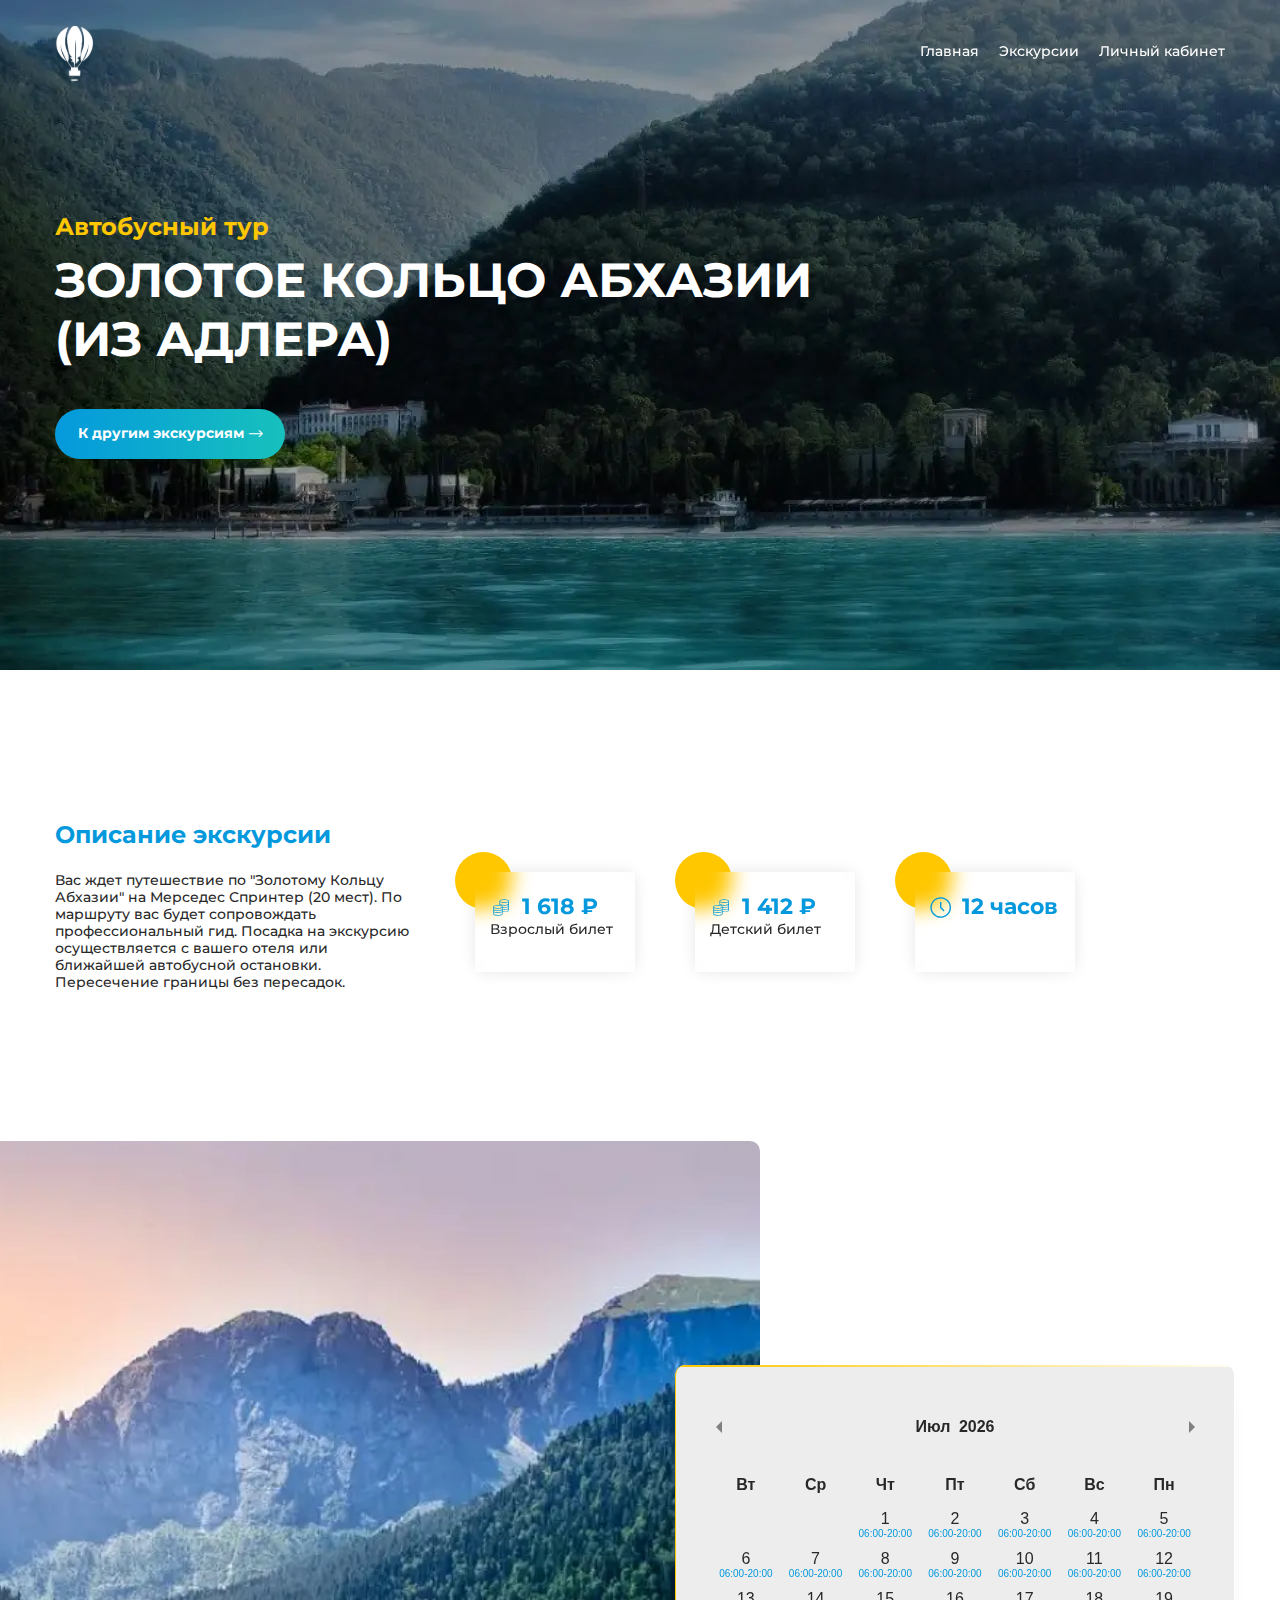
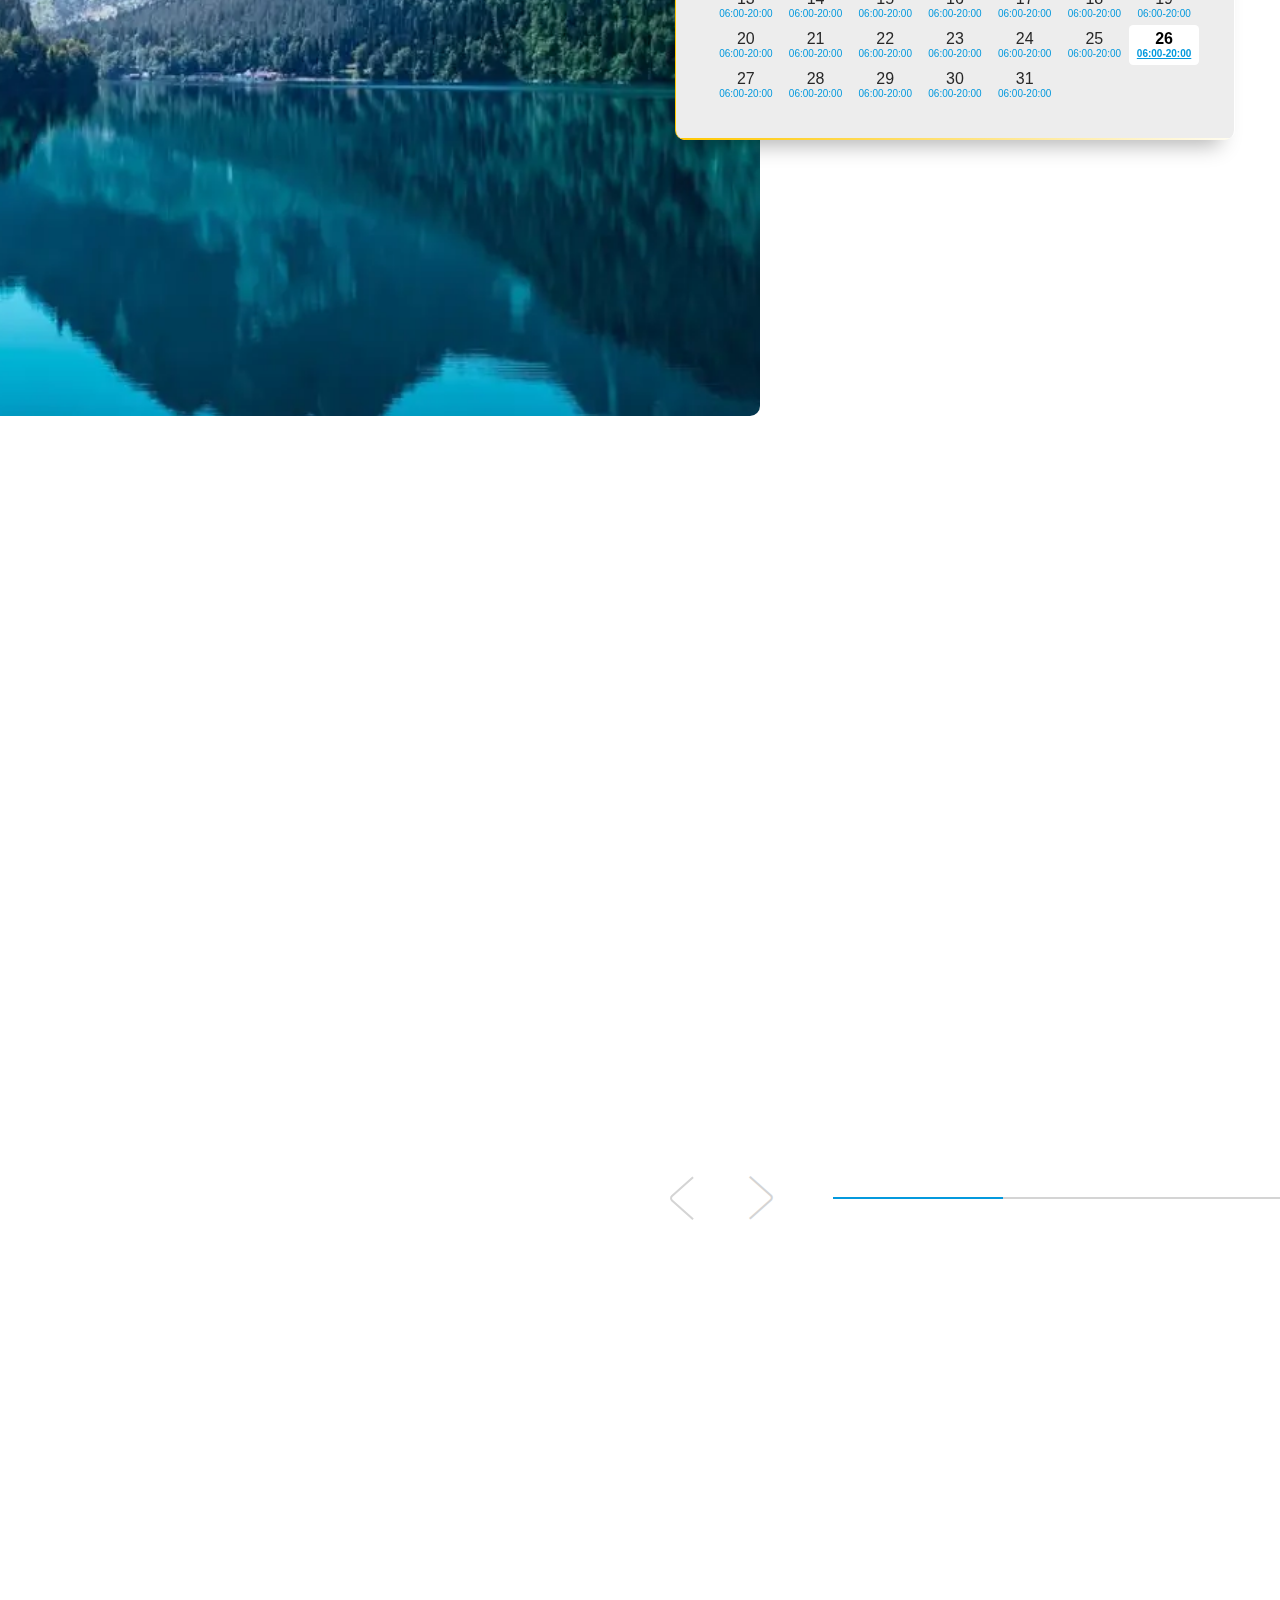
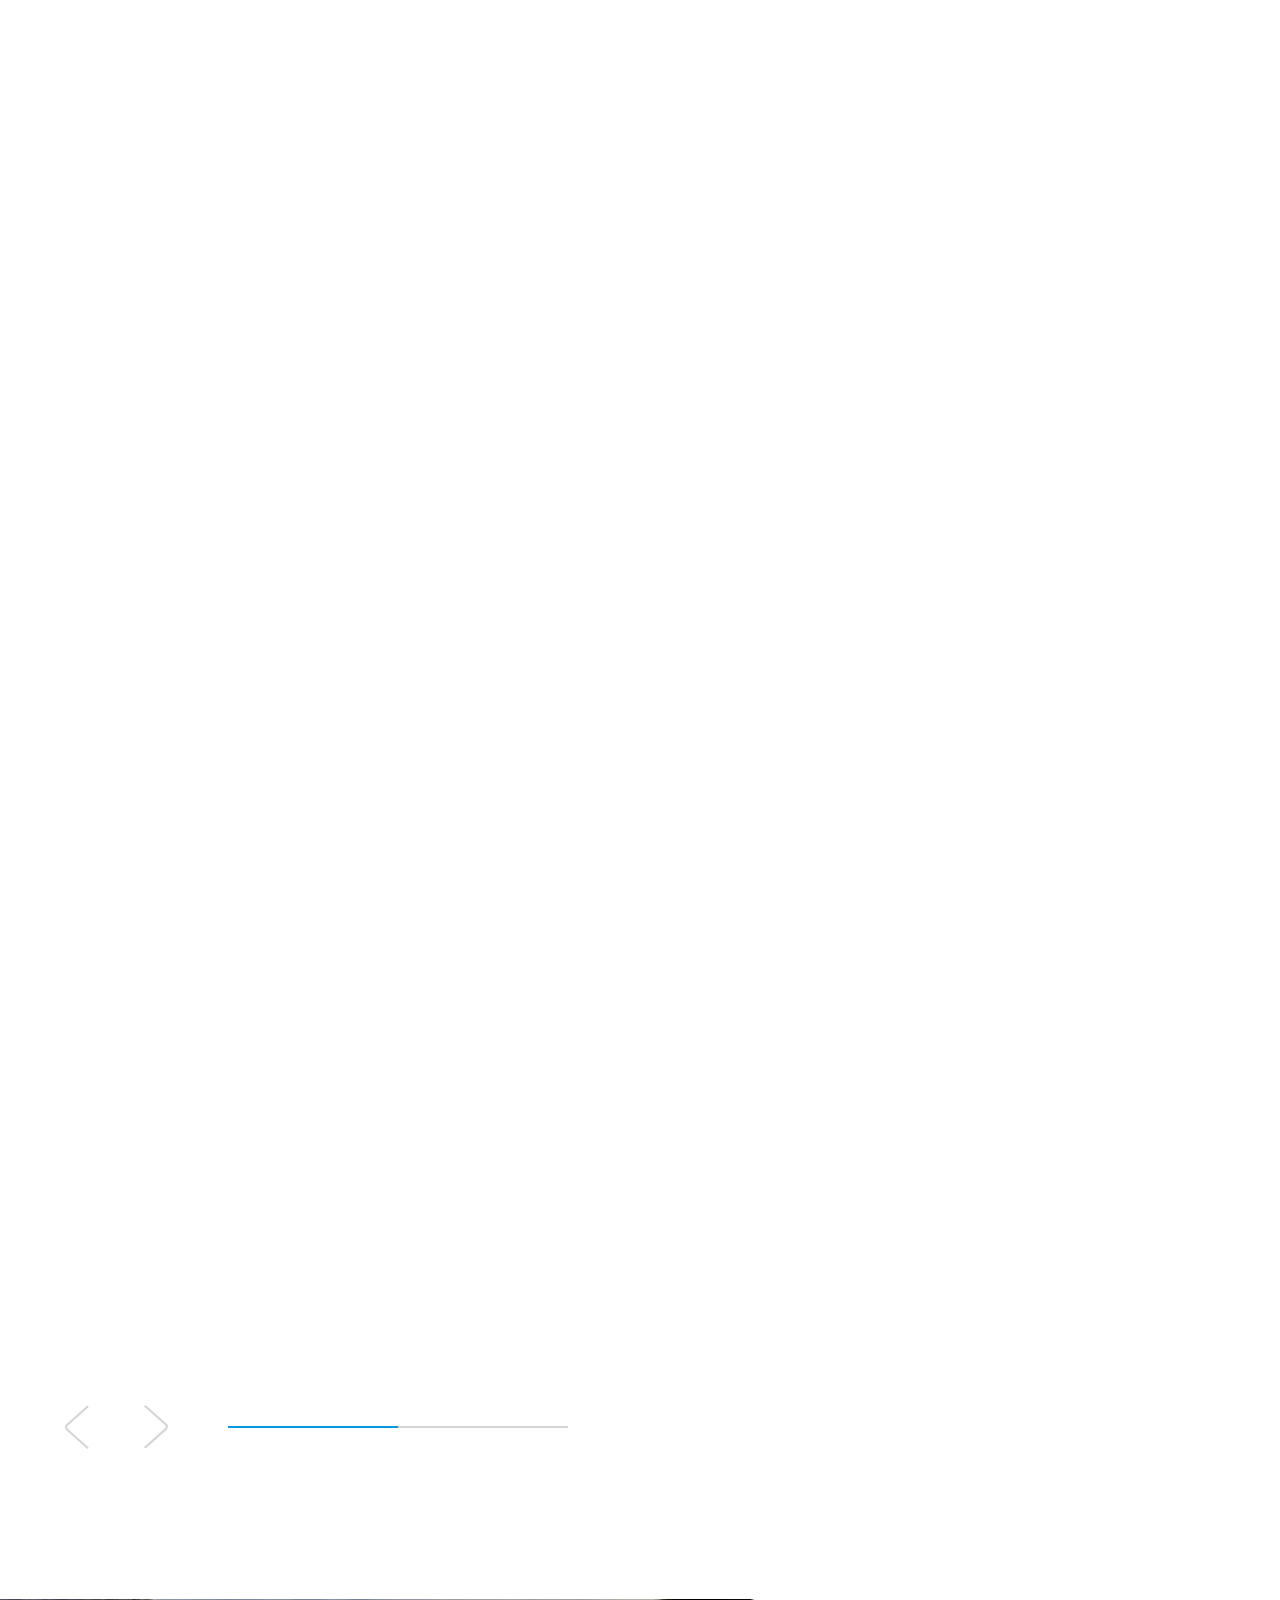
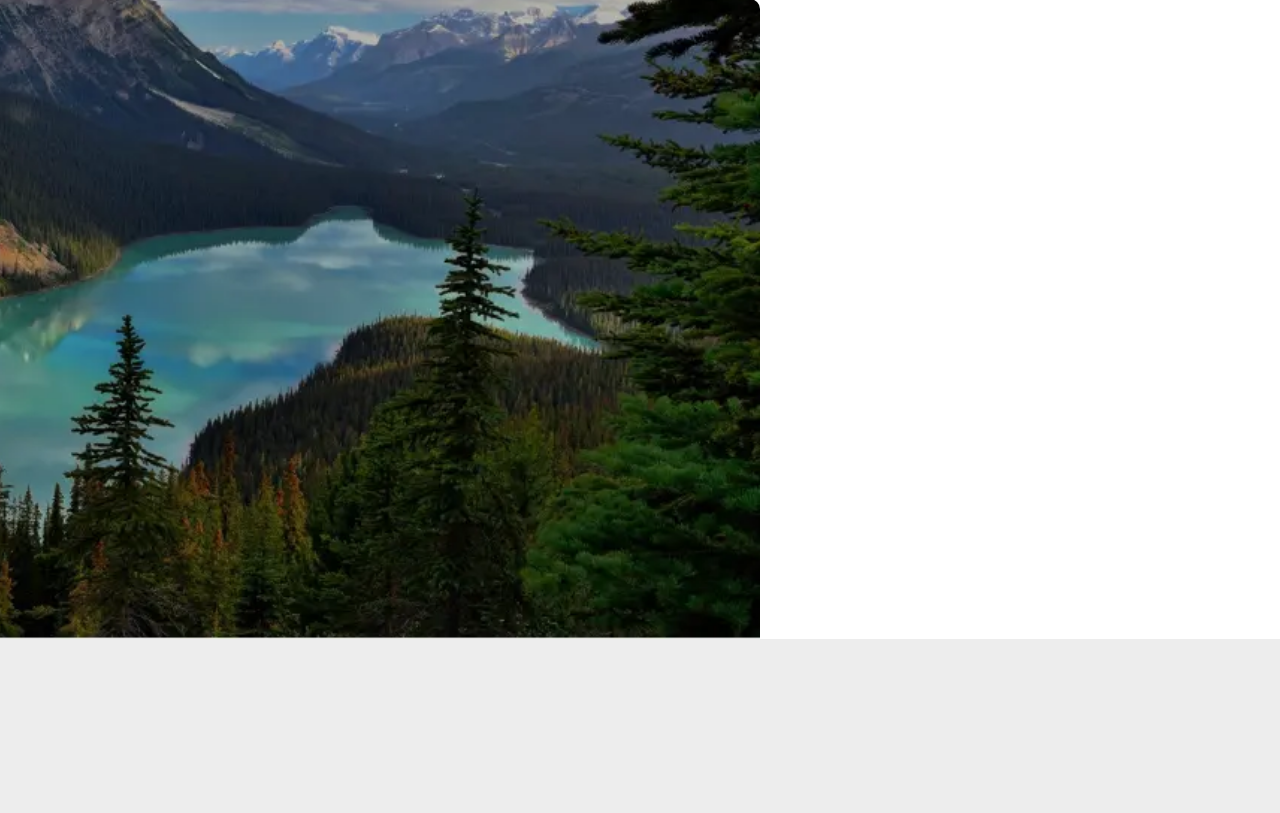
==== commit 4aee9c98: "edit css" ====
--- a/excursion-single.html
+++ b/excursion-single.html
@@ -1,4 +1,4 @@
-/<!DOCTYPE html>
+<!DOCTYPE html>
 <html lang="ru">
 
 <head>
--- a/css/style.min.css
+++ b/css/style.min.css
@@ -4,4 +4,4 @@
 * Licensed under the MIT license - http://opensource.org/licenses/MIT
 *
 * Copyright (c) 2020 Animate.css
-*/:root{--animate-duration:1s;--animate-delay:1s;--animate-repeat:1}.animate__animated{-webkit-animation-duration:1s;animation-duration:1s;-webkit-animation-duration:var(--animate-duration);animation-duration:var(--animate-duration);-webkit-animation-fill-mode:both;animation-fill-mode:both}.animate__animated.animate__infinite{-webkit-animation-iteration-count:infinite;animation-iteration-count:infinite}.animate__animated.animate__repeat-1{-webkit-animation-iteration-count:1;animation-iteration-count:1;-webkit-animation-iteration-count:var(--animate-repeat);animation-iteration-count:var(--animate-repeat)}.animate__animated.animate__repeat-2{-webkit-animation-iteration-count:2;animation-iteration-count:2;-webkit-animation-iteration-count:calc(var(--animate-repeat) * 2);animation-iteration-count:calc(var(--animate-repeat) * 2)}.animate__animated.animate__repeat-3{-webkit-animation-iteration-count:3;animation-iteration-count:3;-webkit-animation-iteration-count:calc(var(--animate-repeat) * 3);animation-iteration-count:calc(var(--animate-repeat) * 3)}.animate__animated.animate__delay-1s{-webkit-animation-delay:1s;animation-delay:1s;-webkit-animation-delay:var(--animate-delay);animation-delay:var(--animate-delay)}.animate__animated.animate__delay-2s{-webkit-animation-delay:2s;animation-delay:2s;-webkit-animation-delay:calc(var(--animate-delay) * 2);animation-delay:calc(var(--animate-delay) * 2)}.animate__animated.animate__delay-3s{-webkit-animation-delay:3s;animation-delay:3s;-webkit-animation-delay:calc(var(--animate-delay) * 3);animation-delay:calc(var(--animate-delay) * 3)}.animate__animated.animate__delay-4s{-webkit-animation-delay:4s;animation-delay:4s;-webkit-animation-delay:calc(var(--animate-delay) * 4);animation-delay:calc(var(--animate-delay) * 4)}.animate__animated.animate__delay-5s{-webkit-animation-delay:5s;animation-delay:5s;-webkit-animation-delay:calc(var(--animate-delay) * 5);animation-delay:calc(var(--animate-delay) * 5)}.animate__animated.animate__faster{-webkit-animation-duration:.5s;animation-duration:.5s;-webkit-animation-duration:calc(var(--animate-duration)/ 2);animation-duration:calc(var(--animate-duration)/ 2)}.animate__animated.animate__fast{-webkit-animation-duration:.8s;animation-duration:.8s;-webkit-animation-duration:calc(var(--animate-duration) * .8);animation-duration:calc(var(--animate-duration) * .8)}.animate__animated.animate__slow{-webkit-animation-duration:2s;animation-duration:2s;-webkit-animation-duration:calc(var(--animate-duration) * 2);animation-duration:calc(var(--animate-duration) * 2)}.animate__animated.animate__slower{-webkit-animation-duration:3s;animation-duration:3s;-webkit-animation-duration:calc(var(--animate-duration) * 3);animation-duration:calc(var(--animate-duration) * 3)}@-webkit-keyframes bounce{20%,53%,from,to{-webkit-animation-timing-function:cubic-bezier(.215,.61,.355,1);animation-timing-function:cubic-bezier(.215,.61,.355,1);-webkit-transform:translate3d(0,0,0);transform:translate3d(0,0,0)}40%,43%{-webkit-animation-timing-function:cubic-bezier(.755,.05,.855,.06);animation-timing-function:cubic-bezier(.755,.05,.855,.06);-webkit-transform:translate3d(0,-30px,0) scaleY(1.1);transform:translate3d(0,-30px,0) scaleY(1.1)}70%{-webkit-animation-timing-function:cubic-bezier(.755,.05,.855,.06);animation-timing-function:cubic-bezier(.755,.05,.855,.06);-webkit-transform:translate3d(0,-15px,0) scaleY(1.05);transform:translate3d(0,-15px,0) scaleY(1.05)}80%{-webkit-transition-timing-function:cubic-bezier(.215,.61,.355,1);transition-timing-function:cubic-bezier(.215,.61,.355,1);-webkit-transform:translate3d(0,0,0) scaleY(.95);transform:translate3d(0,0,0) scaleY(.95)}90%{-webkit-transform:translate3d(0,-4px,0) scaleY(1.02);transform:translate3d(0,-4px,0) scaleY(1.02)}}@keyframes bounce{20%,53%,from,to{-webkit-animation-timing-function:cubic-bezier(.215,.61,.355,1);animation-timing-function:cubic-bezier(.215,.61,.355,1);-webkit-transform:translate3d(0,0,0);transform:translate3d(0,0,0)}40%,43%{-webkit-animation-timing-function:cubic-bezier(.755,.05,.855,.06);animation-timing-function:cubic-bezier(.755,.05,.855,.06);-webkit-transform:translate3d(0,-30px,0) scaleY(1.1);transform:translate3d(0,-30px,0) scaleY(1.1)}70%{-webkit-animation-timing-function:cubic-bezier(.755,.05,.855,.06);animation-timing-function:cubic-bezier(.755,.05,.855,.06);-webkit-transform:translate3d(0,-15px,0) scaleY(1.05);transform:translate3d(0,-15px,0) scaleY(1.05)}80%{-webkit-transition-timing-function:cubic-bezier(.215,.61,.355,1);-o-transition-timing-function:cubic-bezier(.215,.61,.355,1);transition-timing-function:cubic-bezier(.215,.61,.355,1);-webkit-transform:translate3d(0,0,0) scaleY(.95);transform:translate3d(0,0,0) scaleY(.95)}90%{-webkit-transform:translate3d(0,-4px,0) scaleY(1.02);transform:translate3d(0,-4px,0) scaleY(1.02)}}.animate__bounce{-webkit-animation-name:bounce;animation-name:bounce;-webkit-transform-origin:center bottom;-ms-transform-origin:center bottom;transform-origin:center bottom}@-webkit-keyframes flash{50%,from,to{opacity:1}25%,75%{opacity:0}}@keyframes flash{50%,from,to{opacity:1}25%,75%{opacity:0}}.animate__flash{-webkit-animation-name:flash;animation-name:flash}@-webkit-keyframes pulse{from{-webkit-transform:scale3d(1,1,1);transform:scale3d(1,1,1)}50%{-webkit-transform:scale3d(1.05,1.05,1.05);transform:scale3d(1.05,1.05,1.05)}to{-webkit-transform:scale3d(1,1,1);transform:scale3d(1,1,1)}}@keyframes pulse{from{-webkit-transform:scale3d(1,1,1);transform:scale3d(1,1,1)}50%{-webkit-transform:scale3d(1.05,1.05,1.05);transform:scale3d(1.05,1.05,1.05)}to{-webkit-transform:scale3d(1,1,1);transform:scale3d(1,1,1)}}.animate__pulse{-webkit-animation-name:pulse;animation-name:pulse;-webkit-animation-timing-function:ease-in-out;animation-timing-function:ease-in-out}@-webkit-keyframes rubberBand{from{-webkit-transform:scale3d(1,1,1);transform:scale3d(1,1,1)}30%{-webkit-transform:scale3d(1.25,.75,1);transform:scale3d(1.25,.75,1)}40%{-webkit-transform:scale3d(.75,1.25,1);transform:scale3d(.75,1.25,1)}50%{-webkit-transform:scale3d(1.15,.85,1);transform:scale3d(1.15,.85,1)}65%{-webkit-transform:scale3d(.95,1.05,1);transform:scale3d(.95,1.05,1)}75%{-webkit-transform:scale3d(1.05,.95,1);transform:scale3d(1.05,.95,1)}to{-webkit-transform:scale3d(1,1,1);transform:scale3d(1,1,1)}}@keyframes rubberBand{from{-webkit-transform:scale3d(1,1,1);transform:scale3d(1,1,1)}30%{-webkit-transform:scale3d(1.25,.75,1);transform:scale3d(1.25,.75,1)}40%{-webkit-transform:scale3d(.75,1.25,1);transform:scale3d(.75,1.25,1)}50%{-webkit-transform:scale3d(1.15,.85,1);transform:scale3d(1.15,.85,1)}65%{-webkit-transform:scale3d(.95,1.05,1);transform:scale3d(.95,1.05,1)}75%{-webkit-transform:scale3d(1.05,.95,1);transform:scale3d(1.05,.95,1)}to{-webkit-transform:scale3d(1,1,1);transform:scale3d(1,1,1)}}.animate__rubberBand{-webkit-animation-name:rubberBand;animation-name:rubberBand}@-webkit-keyframes shakeX{from,to{-webkit-transform:translate3d(0,0,0);transform:translate3d(0,0,0)}10%,30%,50%,70%,90%{-webkit-transform:translate3d(-10px,0,0);transform:translate3d(-10px,0,0)}20%,40%,60%,80%{-webkit-transform:translate3d(10px,0,0);transform:translate3d(10px,0,0)}}@keyframes shakeX{from,to{-webkit-transform:translate3d(0,0,0);transform:translate3d(0,0,0)}10%,30%,50%,70%,90%{-webkit-transform:translate3d(-10px,0,0);transform:translate3d(-10px,0,0)}20%,40%,60%,80%{-webkit-transform:translate3d(10px,0,0);transform:translate3d(10px,0,0)}}.animate__shakeX{-webkit-animation-name:shakeX;animation-name:shakeX}@-webkit-keyframes shakeY{from,to{-webkit-transform:translate3d(0,0,0);transform:translate3d(0,0,0)}10%,30%,50%,70%,90%{-webkit-transform:translate3d(0,-10px,0);transform:translate3d(0,-10px,0)}20%,40%,60%,80%{-webkit-transform:translate3d(0,10px,0);transform:translate3d(0,10px,0)}}@keyframes shakeY{from,to{-webkit-transform:translate3d(0,0,0);transform:translate3d(0,0,0)}10%,30%,50%,70%,90%{-webkit-transform:translate3d(0,-10px,0);transform:translate3d(0,-10px,0)}20%,40%,60%,80%{-webkit-transform:translate3d(0,10px,0);transform:translate3d(0,10px,0)}}.animate__shakeY{-webkit-animation-name:shakeY;animation-name:shakeY}@-webkit-keyframes headShake{0%{-webkit-transform:translateX(0);transform:translateX(0)}6.5%{-webkit-transform:translateX(-6px) rotateY(-9deg);transform:translateX(-6px) rotateY(-9deg)}18.5%{-webkit-transform:translateX(5px) rotateY(7deg);transform:translateX(5px) rotateY(7deg)}31.5%{-webkit-transform:translateX(-3px) rotateY(-5deg);transform:translateX(-3px) rotateY(-5deg)}43.5%{-webkit-transform:translateX(2px) rotateY(3deg);transform:translateX(2px) rotateY(3deg)}50%{-webkit-transform:translateX(0);transform:translateX(0)}}@keyframes headShake{0%{-webkit-transform:translateX(0);transform:translateX(0)}6.5%{-webkit-transform:translateX(-6px) rotateY(-9deg);transform:translateX(-6px) rotateY(-9deg)}18.5%{-webkit-transform:translateX(5px) rotateY(7deg);transform:translateX(5px) rotateY(7deg)}31.5%{-webkit-transform:translateX(-3px) rotateY(-5deg);transform:translateX(-3px) rotateY(-5deg)}43.5%{-webkit-transform:translateX(2px) rotateY(3deg);transform:translateX(2px) rotateY(3deg)}50%{-webkit-transform:translateX(0);transform:translateX(0)}}.animate__headShake{-webkit-animation-timing-function:ease-in-out;animation-timing-function:ease-in-out;-webkit-animation-name:headShake;animation-name:headShake}@-webkit-keyframes swing{20%{-webkit-transform:rotate3d(0,0,1,15deg);transform:rotate3d(0,0,1,15deg)}40%{-webkit-transform:rotate3d(0,0,1,-10deg);transform:rotate3d(0,0,1,-10deg)}60%{-webkit-transform:rotate3d(0,0,1,5deg);transform:rotate3d(0,0,1,5deg)}80%{-webkit-transform:rotate3d(0,0,1,-5deg);transform:rotate3d(0,0,1,-5deg)}to{-webkit-transform:rotate3d(0,0,1,0deg);transform:rotate3d(0,0,1,0deg)}}@keyframes swing{20%{-webkit-transform:rotate3d(0,0,1,15deg);transform:rotate3d(0,0,1,15deg)}40%{-webkit-transform:rotate3d(0,0,1,-10deg);transform:rotate3d(0,0,1,-10deg)}60%{-webkit-transform:rotate3d(0,0,1,5deg);transform:rotate3d(0,0,1,5deg)}80%{-webkit-transform:rotate3d(0,0,1,-5deg);transform:rotate3d(0,0,1,-5deg)}to{-webkit-transform:rotate3d(0,0,1,0deg);transform:rotate3d(0,0,1,0deg)}}.animate__swing{-webkit-transform-origin:top center;-ms-transform-origin:top center;transform-origin:top center;-webkit-animation-name:swing;animation-name:swing}@-webkit-keyframes tada{from{-webkit-transform:scale3d(1,1,1);transform:scale3d(1,1,1)}10%,20%{-webkit-transform:scale3d(.9,.9,.9) rotate3d(0,0,1,-3deg);transform:scale3d(.9,.9,.9) rotate3d(0,0,1,-3deg)}30%,50%,70%,90%{-webkit-transform:scale3d(1.1,1.1,1.1) rotate3d(0,0,1,3deg);transform:scale3d(1.1,1.1,1.1) rotate3d(0,0,1,3deg)}40%,60%,80%{-webkit-transform:scale3d(1.1,1.1,1.1) rotate3d(0,0,1,-3deg);transform:scale3d(1.1,1.1,1.1) rotate3d(0,0,1,-3deg)}to{-webkit-transform:scale3d(1,1,1);transform:scale3d(1,1,1)}}@keyframes tada{from{-webkit-transform:scale3d(1,1,1);transform:scale3d(1,1,1)}10%,20%{-webkit-transform:scale3d(.9,.9,.9) rotate3d(0,0,1,-3deg);transform:scale3d(.9,.9,.9) rotate3d(0,0,1,-3deg)}30%,50%,70%,90%{-webkit-transform:scale3d(1.1,1.1,1.1) rotate3d(0,0,1,3deg);transform:scale3d(1.1,1.1,1.1) rotate3d(0,0,1,3deg)}40%,60%,80%{-webkit-transform:scale3d(1.1,1.1,1.1) rotate3d(0,0,1,-3deg);transform:scale3d(1.1,1.1,1.1) rotate3d(0,0,1,-3deg)}to{-webkit-transform:scale3d(1,1,1);transform:scale3d(1,1,1)}}.animate__tada{-webkit-animation-name:tada;animation-name:tada}@-webkit-keyframes wobble{from{-webkit-transform:translate3d(0,0,0);transform:translate3d(0,0,0)}15%{-webkit-transform:translate3d(-25%,0,0) rotate3d(0,0,1,-5deg);transform:translate3d(-25%,0,0) rotate3d(0,0,1,-5deg)}30%{-webkit-transform:translate3d(20%,0,0) rotate3d(0,0,1,3deg);transform:translate3d(20%,0,0) rotate3d(0,0,1,3deg)}45%{-webkit-transform:translate3d(-15%,0,0) rotate3d(0,0,1,-3deg);transform:translate3d(-15%,0,0) rotate3d(0,0,1,-3deg)}60%{-webkit-transform:translate3d(10%,0,0) rotate3d(0,0,1,2deg);transform:translate3d(10%,0,0) rotate3d(0,0,1,2deg)}75%{-webkit-transform:translate3d(-5%,0,0) rotate3d(0,0,1,-1deg);transform:translate3d(-5%,0,0) rotate3d(0,0,1,-1deg)}to{-webkit-transform:translate3d(0,0,0);transform:translate3d(0,0,0)}}@keyframes wobble{from{-webkit-transform:translate3d(0,0,0);transform:translate3d(0,0,0)}15%{-webkit-transform:translate3d(-25%,0,0) rotate3d(0,0,1,-5deg);transform:translate3d(-25%,0,0) rotate3d(0,0,1,-5deg)}30%{-webkit-transform:translate3d(20%,0,0) rotate3d(0,0,1,3deg);transform:translate3d(20%,0,0) rotate3d(0,0,1,3deg)}45%{-webkit-transform:translate3d(-15%,0,0) rotate3d(0,0,1,-3deg);transform:translate3d(-15%,0,0) rotate3d(0,0,1,-3deg)}60%{-webkit-transform:translate3d(10%,0,0) rotate3d(0,0,1,2deg);transform:translate3d(10%,0,0) rotate3d(0,0,1,2deg)}75%{-webkit-transform:translate3d(-5%,0,0) rotate3d(0,0,1,-1deg);transform:translate3d(-5%,0,0) rotate3d(0,0,1,-1deg)}to{-webkit-transform:translate3d(0,0,0);transform:translate3d(0,0,0)}}.animate__wobble{-webkit-animation-name:wobble;animation-name:wobble}@-webkit-keyframes jello{11.1%,from,to{-webkit-transform:translate3d(0,0,0);transform:translate3d(0,0,0)}22.2%{-webkit-transform:skewX(-12.5deg) skewY(-12.5deg);transform:skewX(-12.5deg) skewY(-12.5deg)}33.3%{-webkit-transform:skewX(6.25deg) skewY(6.25deg);transform:skewX(6.25deg) skewY(6.25deg)}44.4%{-webkit-transform:skewX(-3.125deg) skewY(-3.125deg);transform:skewX(-3.125deg) skewY(-3.125deg)}55.5%{-webkit-transform:skewX(1.5625deg) skewY(1.5625deg);transform:skewX(1.5625deg) skewY(1.5625deg)}66.6%{-webkit-transform:skewX(-.78125deg) skewY(-.78125deg);transform:skewX(-.78125deg) skewY(-.78125deg)}77.7%{-webkit-transform:skewX(.390625deg) skewY(.390625deg);transform:skewX(.390625deg) skewY(.390625deg)}88.8%{-webkit-transform:skewX(-.1953125deg) skewY(-.1953125deg);transform:skewX(-.1953125deg) skewY(-.1953125deg)}}@keyframes jello{11.1%,from,to{-webkit-transform:translate3d(0,0,0);transform:translate3d(0,0,0)}22.2%{-webkit-transform:skewX(-12.5deg) skewY(-12.5deg);transform:skewX(-12.5deg) skewY(-12.5deg)}33.3%{-webkit-transform:skewX(6.25deg) skewY(6.25deg);transform:skewX(6.25deg) skewY(6.25deg)}44.4%{-webkit-transform:skewX(-3.125deg) skewY(-3.125deg);transform:skewX(-3.125deg) skewY(-3.125deg)}55.5%{-webkit-transform:skewX(1.5625deg) skewY(1.5625deg);transform:skewX(1.5625deg) skewY(1.5625deg)}66.6%{-webkit-transform:skewX(-.78125deg) skewY(-.78125deg);transform:skewX(-.78125deg) skewY(-.78125deg)}77.7%{-webkit-transform:skewX(.390625deg) skewY(.390625deg);transform:skewX(.390625deg) skewY(.390625deg)}88.8%{-webkit-transform:skewX(-.1953125deg) skewY(-.1953125deg);transform:skewX(-.1953125deg) skewY(-.1953125deg)}}.animate__jello{-webkit-animation-name:jello;animation-name:jello;-webkit-transform-origin:center;-ms-transform-origin:center;transform-origin:center}@-webkit-keyframes heartBeat{0%{-webkit-transform:scale(1);transform:scale(1)}14%{-webkit-transform:scale(1.3);transform:scale(1.3)}28%{-webkit-transform:scale(1);transform:scale(1)}42%{-webkit-transform:scale(1.3);transform:scale(1.3)}70%{-webkit-transform:scale(1);transform:scale(1)}}@keyframes heartBeat{0%{-webkit-transform:scale(1);transform:scale(1)}14%{-webkit-transform:scale(1.3);transform:scale(1.3)}28%{-webkit-transform:scale(1);transform:scale(1)}42%{-webkit-transform:scale(1.3);transform:scale(1.3)}70%{-webkit-transform:scale(1);transform:scale(1)}}.animate__heartBeat{-webkit-animation-name:heartBeat;animation-name:heartBeat;-webkit-animation-duration:1.3s;animation-duration:1.3s;-webkit-animation-duration:calc(var(--animate-duration) * 1.3);animation-duration:calc(var(--animate-duration) * 1.3);-webkit-animation-timing-function:ease-in-out;animation-timing-function:ease-in-out}@-webkit-keyframes backInDown{0%{-webkit-transform:translateY(-1200px) scale(.7);transform:translateY(-1200px) scale(.7);opacity:.7}80%{-webkit-transform:translateY(0) scale(.7);transform:translateY(0) scale(.7);opacity:.7}100%{-webkit-transform:scale(1);transform:scale(1);opacity:1}}@keyframes backInDown{0%{-webkit-transform:translateY(-1200px) scale(.7);transform:translateY(-1200px) scale(.7);opacity:.7}80%{-webkit-transform:translateY(0) scale(.7);transform:translateY(0) scale(.7);opacity:.7}100%{-webkit-transform:scale(1);transform:scale(1);opacity:1}}.animate__backInDown{-webkit-animation-name:backInDown;animation-name:backInDown}@-webkit-keyframes backInLeft{0%{-webkit-transform:translateX(-2000px) scale(.7);transform:translateX(-2000px) scale(.7);opacity:.7}80%{-webkit-transform:translateX(0) scale(.7);transform:translateX(0) scale(.7);opacity:.7}100%{-webkit-transform:scale(1);transform:scale(1);opacity:1}}@keyframes backInLeft{0%{-webkit-transform:translateX(-2000px) scale(.7);transform:translateX(-2000px) scale(.7);opacity:.7}80%{-webkit-transform:translateX(0) scale(.7);transform:translateX(0) scale(.7);opacity:.7}100%{-webkit-transform:scale(1);transform:scale(1);opacity:1}}.animate__backInLeft{-webkit-animation-name:backInLeft;animation-name:backInLeft}@-webkit-keyframes backInRight{0%{-webkit-transform:translateX(2000px) scale(.7);transform:translateX(2000px) scale(.7);opacity:.7}80%{-webkit-transform:translateX(0) scale(.7);transform:translateX(0) scale(.7);opacity:.7}100%{-webkit-transform:scale(1);transform:scale(1);opacity:1}}@keyframes backInRight{0%{-webkit-transform:translateX(2000px) scale(.7);transform:translateX(2000px) scale(.7);opacity:.7}80%{-webkit-transform:translateX(0) scale(.7);transform:translateX(0) scale(.7);opacity:.7}100%{-webkit-transform:scale(1);transform:scale(1);opacity:1}}.animate__backInRight{-webkit-animation-name:backInRight;animation-name:backInRight}@-webkit-keyframes backInUp{0%{-webkit-transform:translateY(1200px) scale(.7);transform:translateY(1200px) scale(.7);opacity:.7}80%{-webkit-transform:translateY(0) scale(.7);transform:translateY(0) scale(.7);opacity:.7}100%{-webkit-transform:scale(1);transform:scale(1);opacity:1}}@keyframes backInUp{0%{-webkit-transform:translateY(1200px) scale(.7);transform:translateY(1200px) scale(.7);opacity:.7}80%{-webkit-transform:translateY(0) scale(.7);transform:translateY(0) scale(.7);opacity:.7}100%{-webkit-transform:scale(1);transform:scale(1);opacity:1}}.animate__backInUp{-webkit-animation-name:backInUp;animation-name:backInUp}@-webkit-keyframes backOutDown{0%{-webkit-transform:scale(1);transform:scale(1);opacity:1}20%{-webkit-transform:translateY(0) scale(.7);transform:translateY(0) scale(.7);opacity:.7}100%{-webkit-transform:translateY(700px) scale(.7);transform:translateY(700px) scale(.7);opacity:.7}}@keyframes backOutDown{0%{-webkit-transform:scale(1);transform:scale(1);opacity:1}20%{-webkit-transform:translateY(0) scale(.7);transform:translateY(0) scale(.7);opacity:.7}100%{-webkit-transform:translateY(700px) scale(.7);transform:translateY(700px) scale(.7);opacity:.7}}.animate__backOutDown{-webkit-animation-name:backOutDown;animation-name:backOutDown}@-webkit-keyframes backOutLeft{0%{-webkit-transform:scale(1);transform:scale(1);opacity:1}20%{-webkit-transform:translateX(0) scale(.7);transform:translateX(0) scale(.7);opacity:.7}100%{-webkit-transform:translateX(-2000px) scale(.7);transform:translateX(-2000px) scale(.7);opacity:.7}}@keyframes backOutLeft{0%{-webkit-transform:scale(1);transform:scale(1);opacity:1}20%{-webkit-transform:translateX(0) scale(.7);transform:translateX(0) scale(.7);opacity:.7}100%{-webkit-transform:translateX(-2000px) scale(.7);transform:translateX(-2000px) scale(.7);opacity:.7}}.animate__backOutLeft{-webkit-animation-name:backOutLeft;animation-name:backOutLeft}@-webkit-keyframes backOutRight{0%{-webkit-transform:scale(1);transform:scale(1);opacity:1}20%{-webkit-transform:translateX(0) scale(.7);transform:translateX(0) scale(.7);opacity:.7}100%{-webkit-transform:translateX(2000px) scale(.7);transform:translateX(2000px) scale(.7);opacity:.7}}@keyframes backOutRight{0%{-webkit-transform:scale(1);transform:scale(1);opacity:1}20%{-webkit-transform:translateX(0) scale(.7);transform:translateX(0) scale(.7);opacity:.7}100%{-webkit-transform:translateX(2000px) scale(.7);transform:translateX(2000px) scale(.7);opacity:.7}}.animate__backOutRight{-webkit-animation-name:backOutRight;animation-name:backOutRight}@-webkit-keyframes backOutUp{0%{-webkit-transform:scale(1);transform:scale(1);opacity:1}20%{-webkit-transform:translateY(0) scale(.7);transform:translateY(0) scale(.7);opacity:.7}100%{-webkit-transform:translateY(-700px) scale(.7);transform:translateY(-700px) scale(.7);opacity:.7}}@keyframes backOutUp{0%{-webkit-transform:scale(1);transform:scale(1);opacity:1}20%{-webkit-transform:translateY(0) scale(.7);transform:translateY(0) scale(.7);opacity:.7}100%{-webkit-transform:translateY(-700px) scale(.7);transform:translateY(-700px) scale(.7);opacity:.7}}.animate__backOutUp{-webkit-animation-name:backOutUp;animation-name:backOutUp}@-webkit-keyframes bounceIn{20%,40%,60%,80%,from,to{-webkit-animation-timing-function:cubic-bezier(.215,.61,.355,1);animation-timing-function:cubic-bezier(.215,.61,.355,1)}0%{opacity:0;-webkit-transform:scale3d(.3,.3,.3);transform:scale3d(.3,.3,.3)}20%{-webkit-transform:scale3d(1.1,1.1,1.1);transform:scale3d(1.1,1.1,1.1)}40%{-webkit-transform:scale3d(.9,.9,.9);transform:scale3d(.9,.9,.9)}60%{opacity:1;-webkit-transform:scale3d(1.03,1.03,1.03);transform:scale3d(1.03,1.03,1.03)}80%{-webkit-transform:scale3d(.97,.97,.97);transform:scale3d(.97,.97,.97)}to{opacity:1;-webkit-transform:scale3d(1,1,1);transform:scale3d(1,1,1)}}@keyframes bounceIn{20%,40%,60%,80%,from,to{-webkit-animation-timing-function:cubic-bezier(.215,.61,.355,1);animation-timing-function:cubic-bezier(.215,.61,.355,1)}0%{opacity:0;-webkit-transform:scale3d(.3,.3,.3);transform:scale3d(.3,.3,.3)}20%{-webkit-transform:scale3d(1.1,1.1,1.1);transform:scale3d(1.1,1.1,1.1)}40%{-webkit-transform:scale3d(.9,.9,.9);transform:scale3d(.9,.9,.9)}60%{opacity:1;-webkit-transform:scale3d(1.03,1.03,1.03);transform:scale3d(1.03,1.03,1.03)}80%{-webkit-transform:scale3d(.97,.97,.97);transform:scale3d(.97,.97,.97)}to{opacity:1;-webkit-transform:scale3d(1,1,1);transform:scale3d(1,1,1)}}.animate__bounceIn{-webkit-animation-duration:.75s;animation-duration:.75s;-webkit-animation-duration:calc(var(--animate-duration) * .75);animation-duration:calc(var(--animate-duration) * .75);-webkit-animation-name:bounceIn;animation-name:bounceIn}@-webkit-keyframes bounceInDown{60%,75%,90%,from,to{-webkit-animation-timing-function:cubic-bezier(.215,.61,.355,1);animation-timing-function:cubic-bezier(.215,.61,.355,1)}0%{opacity:0;-webkit-transform:translate3d(0,-3000px,0) scaleY(3);transform:translate3d(0,-3000px,0) scaleY(3)}60%{opacity:1;-webkit-transform:translate3d(0,25px,0) scaleY(.9);transform:translate3d(0,25px,0) scaleY(.9)}75%{-webkit-transform:translate3d(0,-10px,0) scaleY(.95);transform:translate3d(0,-10px,0) scaleY(.95)}90%{-webkit-transform:translate3d(0,5px,0) scaleY(.985);transform:translate3d(0,5px,0) scaleY(.985)}to{-webkit-transform:translate3d(0,0,0);transform:translate3d(0,0,0)}}@keyframes bounceInDown{60%,75%,90%,from,to{-webkit-animation-timing-function:cubic-bezier(.215,.61,.355,1);animation-timing-function:cubic-bezier(.215,.61,.355,1)}0%{opacity:0;-webkit-transform:translate3d(0,-3000px,0) scaleY(3);transform:translate3d(0,-3000px,0) scaleY(3)}60%{opacity:1;-webkit-transform:translate3d(0,25px,0) scaleY(.9);transform:translate3d(0,25px,0) scaleY(.9)}75%{-webkit-transform:translate3d(0,-10px,0) scaleY(.95);transform:translate3d(0,-10px,0) scaleY(.95)}90%{-webkit-transform:translate3d(0,5px,0) scaleY(.985);transform:translate3d(0,5px,0) scaleY(.985)}to{-webkit-transform:translate3d(0,0,0);transform:translate3d(0,0,0)}}.animate__bounceInDown{-webkit-animation-name:bounceInDown;animation-name:bounceInDown}@-webkit-keyframes bounceInLeft{60%,75%,90%,from,to{-webkit-animation-timing-function:cubic-bezier(.215,.61,.355,1);animation-timing-function:cubic-bezier(.215,.61,.355,1)}0%{opacity:0;-webkit-transform:translate3d(-3000px,0,0) scaleX(3);transform:translate3d(-3000px,0,0) scaleX(3)}60%{opacity:1;-webkit-transform:translate3d(25px,0,0) scaleX(1);transform:translate3d(25px,0,0) scaleX(1)}75%{-webkit-transform:translate3d(-10px,0,0) scaleX(.98);transform:translate3d(-10px,0,0) scaleX(.98)}90%{-webkit-transform:translate3d(5px,0,0) scaleX(.995);transform:translate3d(5px,0,0) scaleX(.995)}to{-webkit-transform:translate3d(0,0,0);transform:translate3d(0,0,0)}}@keyframes bounceInLeft{60%,75%,90%,from,to{-webkit-animation-timing-function:cubic-bezier(.215,.61,.355,1);animation-timing-function:cubic-bezier(.215,.61,.355,1)}0%{opacity:0;-webkit-transform:translate3d(-3000px,0,0) scaleX(3);transform:translate3d(-3000px,0,0) scaleX(3)}60%{opacity:1;-webkit-transform:translate3d(25px,0,0) scaleX(1);transform:translate3d(25px,0,0) scaleX(1)}75%{-webkit-transform:translate3d(-10px,0,0) scaleX(.98);transform:translate3d(-10px,0,0) scaleX(.98)}90%{-webkit-transform:translate3d(5px,0,0) scaleX(.995);transform:translate3d(5px,0,0) scaleX(.995)}to{-webkit-transform:translate3d(0,0,0);transform:translate3d(0,0,0)}}.animate__bounceInLeft{-webkit-animation-name:bounceInLeft;animation-name:bounceInLeft}@-webkit-keyframes bounceInRight{60%,75%,90%,from,to{-webkit-animation-timing-function:cubic-bezier(.215,.61,.355,1);animation-timing-function:cubic-bezier(.215,.61,.355,1)}from{opacity:0;-webkit-transform:translate3d(3000px,0,0) scaleX(3);transform:translate3d(3000px,0,0) scaleX(3)}60%{opacity:1;-webkit-transform:translate3d(-25px,0,0) scaleX(1);transform:translate3d(-25px,0,0) scaleX(1)}75%{-webkit-transform:translate3d(10px,0,0) scaleX(.98);transform:translate3d(10px,0,0) scaleX(.98)}90%{-webkit-transform:translate3d(-5px,0,0) scaleX(.995);transform:translate3d(-5px,0,0) scaleX(.995)}to{-webkit-transform:translate3d(0,0,0);transform:translate3d(0,0,0)}}@keyframes bounceInRight{60%,75%,90%,from,to{-webkit-animation-timing-function:cubic-bezier(.215,.61,.355,1);animation-timing-function:cubic-bezier(.215,.61,.355,1)}from{opacity:0;-webkit-transform:translate3d(3000px,0,0) scaleX(3);transform:translate3d(3000px,0,0) scaleX(3)}60%{opacity:1;-webkit-transform:translate3d(-25px,0,0) scaleX(1);transform:translate3d(-25px,0,0) scaleX(1)}75%{-webkit-transform:translate3d(10px,0,0) scaleX(.98);transform:translate3d(10px,0,0) scaleX(.98)}90%{-webkit-transform:translate3d(-5px,0,0) scaleX(.995);transform:translate3d(-5px,0,0) scaleX(.995)}to{-webkit-transform:translate3d(0,0,0);transform:translate3d(0,0,0)}}.animate__bounceInRight{-webkit-animation-name:bounceInRight;animation-name:bounceInRight}@-webkit-keyframes bounceInUp{60%,75%,90%,from,to{-webkit-animation-timing-function:cubic-bezier(.215,.61,.355,1);animation-timing-function:cubic-bezier(.215,.61,.355,1)}from{opacity:0;-webkit-transform:translate3d(0,3000px,0) scaleY(5);transform:translate3d(0,3000px,0) scaleY(5)}60%{opacity:1;-webkit-transform:translate3d(0,-20px,0) scaleY(.9);transform:translate3d(0,-20px,0) scaleY(.9)}75%{-webkit-transform:translate3d(0,10px,0) scaleY(.95);transform:translate3d(0,10px,0) scaleY(.95)}90%{-webkit-transform:translate3d(0,-5px,0) scaleY(.985);transform:translate3d(0,-5px,0) scaleY(.985)}to{-webkit-transform:translate3d(0,0,0);transform:translate3d(0,0,0)}}@keyframes bounceInUp{60%,75%,90%,from,to{-webkit-animation-timing-function:cubic-bezier(.215,.61,.355,1);animation-timing-function:cubic-bezier(.215,.61,.355,1)}from{opacity:0;-webkit-transform:translate3d(0,3000px,0) scaleY(5);transform:translate3d(0,3000px,0) scaleY(5)}60%{opacity:1;-webkit-transform:translate3d(0,-20px,0) scaleY(.9);transform:translate3d(0,-20px,0) scaleY(.9)}75%{-webkit-transform:translate3d(0,10px,0) scaleY(.95);transform:translate3d(0,10px,0) scaleY(.95)}90%{-webkit-transform:translate3d(0,-5px,0) scaleY(.985);transform:translate3d(0,-5px,0) scaleY(.985)}to{-webkit-transform:translate3d(0,0,0);transform:translate3d(0,0,0)}}.animate__bounceInUp{-webkit-animation-name:bounceInUp;animation-name:bounceInUp}@-webkit-keyframes bounceOut{20%{-webkit-transform:scale3d(.9,.9,.9);transform:scale3d(.9,.9,.9)}50%,55%{opacity:1;-webkit-transform:scale3d(1.1,1.1,1.1);transform:scale3d(1.1,1.1,1.1)}to{opacity:0;-webkit-transform:scale3d(.3,.3,.3);transform:scale3d(.3,.3,.3)}}@keyframes bounceOut{20%{-webkit-transform:scale3d(.9,.9,.9);transform:scale3d(.9,.9,.9)}50%,55%{opacity:1;-webkit-transform:scale3d(1.1,1.1,1.1);transform:scale3d(1.1,1.1,1.1)}to{opacity:0;-webkit-transform:scale3d(.3,.3,.3);transform:scale3d(.3,.3,.3)}}.animate__bounceOut{-webkit-animation-duration:.75s;animation-duration:.75s;-webkit-animation-duration:calc(var(--animate-duration) * .75);animation-duration:calc(var(--animate-duration) * .75);-webkit-animation-name:bounceOut;animation-name:bounceOut}@-webkit-keyframes bounceOutDown{20%{-webkit-transform:translate3d(0,10px,0) scaleY(.985);transform:translate3d(0,10px,0) scaleY(.985)}40%,45%{opacity:1;-webkit-transform:translate3d(0,-20px,0) scaleY(.9);transform:translate3d(0,-20px,0) scaleY(.9)}to{opacity:0;-webkit-transform:translate3d(0,2000px,0) scaleY(3);transform:translate3d(0,2000px,0) scaleY(3)}}@keyframes bounceOutDown{20%{-webkit-transform:translate3d(0,10px,0) scaleY(.985);transform:translate3d(0,10px,0) scaleY(.985)}40%,45%{opacity:1;-webkit-transform:translate3d(0,-20px,0) scaleY(.9);transform:translate3d(0,-20px,0) scaleY(.9)}to{opacity:0;-webkit-transform:translate3d(0,2000px,0) scaleY(3);transform:translate3d(0,2000px,0) scaleY(3)}}.animate__bounceOutDown{-webkit-animation-name:bounceOutDown;animation-name:bounceOutDown}@-webkit-keyframes bounceOutLeft{20%{opacity:1;-webkit-transform:translate3d(20px,0,0) scaleX(.9);transform:translate3d(20px,0,0) scaleX(.9)}to{opacity:0;-webkit-transform:translate3d(-2000px,0,0) scaleX(2);transform:translate3d(-2000px,0,0) scaleX(2)}}@keyframes bounceOutLeft{20%{opacity:1;-webkit-transform:translate3d(20px,0,0) scaleX(.9);transform:translate3d(20px,0,0) scaleX(.9)}to{opacity:0;-webkit-transform:translate3d(-2000px,0,0) scaleX(2);transform:translate3d(-2000px,0,0) scaleX(2)}}.animate__bounceOutLeft{-webkit-animation-name:bounceOutLeft;animation-name:bounceOutLeft}@-webkit-keyframes bounceOutRight{20%{opacity:1;-webkit-transform:translate3d(-20px,0,0) scaleX(.9);transform:translate3d(-20px,0,0) scaleX(.9)}to{opacity:0;-webkit-transform:translate3d(2000px,0,0) scaleX(2);transform:translate3d(2000px,0,0) scaleX(2)}}@keyframes bounceOutRight{20%{opacity:1;-webkit-transform:translate3d(-20px,0,0) scaleX(.9);transform:translate3d(-20px,0,0) scaleX(.9)}to{opacity:0;-webkit-transform:translate3d(2000px,0,0) scaleX(2);transform:translate3d(2000px,0,0) scaleX(2)}}.animate__bounceOutRight{-webkit-animation-name:bounceOutRight;animation-name:bounceOutRight}@-webkit-keyframes bounceOutUp{20%{-webkit-transform:translate3d(0,-10px,0) scaleY(.985);transform:translate3d(0,-10px,0) scaleY(.985)}40%,45%{opacity:1;-webkit-transform:translate3d(0,20px,0) scaleY(.9);transform:translate3d(0,20px,0) scaleY(.9)}to{opacity:0;-webkit-transform:translate3d(0,-2000px,0) scaleY(3);transform:translate3d(0,-2000px,0) scaleY(3)}}@keyframes bounceOutUp{20%{-webkit-transform:translate3d(0,-10px,0) scaleY(.985);transform:translate3d(0,-10px,0) scaleY(.985)}40%,45%{opacity:1;-webkit-transform:translate3d(0,20px,0) scaleY(.9);transform:translate3d(0,20px,0) scaleY(.9)}to{opacity:0;-webkit-transform:translate3d(0,-2000px,0) scaleY(3);transform:translate3d(0,-2000px,0) scaleY(3)}}.animate__bounceOutUp{-webkit-animation-name:bounceOutUp;animation-name:bounceOutUp}@-webkit-keyframes fadeIn{from{opacity:0}to{opacity:1}}@keyframes fadeIn{from{opacity:0}to{opacity:1}}.animate__fadeIn{-webkit-animation-name:fadeIn;animation-name:fadeIn}@-webkit-keyframes fadeInDown{from{opacity:0;-webkit-transform:translate3d(0,-100%,0);transform:translate3d(0,-100%,0)}to{opacity:1;-webkit-transform:translate3d(0,0,0);transform:translate3d(0,0,0)}}@keyframes fadeInDown{from{opacity:0;-webkit-transform:translate3d(0,-100%,0);transform:translate3d(0,-100%,0)}to{opacity:1;-webkit-transform:translate3d(0,0,0);transform:translate3d(0,0,0)}}.animate__fadeInDown{-webkit-animation-name:fadeInDown;animation-name:fadeInDown}@-webkit-keyframes fadeInDownBig{from{opacity:0;-webkit-transform:translate3d(0,-2000px,0);transform:translate3d(0,-2000px,0)}to{opacity:1;-webkit-transform:translate3d(0,0,0);transform:translate3d(0,0,0)}}@keyframes fadeInDownBig{from{opacity:0;-webkit-transform:translate3d(0,-2000px,0);transform:translate3d(0,-2000px,0)}to{opacity:1;-webkit-transform:translate3d(0,0,0);transform:translate3d(0,0,0)}}.animate__fadeInDownBig{-webkit-animation-name:fadeInDownBig;animation-name:fadeInDownBig}@-webkit-keyframes fadeInLeft{from{opacity:0;-webkit-transform:translate3d(-100%,0,0);transform:translate3d(-100%,0,0)}to{opacity:1;-webkit-transform:translate3d(0,0,0);transform:translate3d(0,0,0)}}@keyframes fadeInLeft{from{opacity:0;-webkit-transform:translate3d(-100%,0,0);transform:translate3d(-100%,0,0)}to{opacity:1;-webkit-transform:translate3d(0,0,0);transform:translate3d(0,0,0)}}.animate__fadeInLeft{-webkit-animation-name:fadeInLeft;animation-name:fadeInLeft}@-webkit-keyframes fadeInLeftBig{from{opacity:0;-webkit-transform:translate3d(-2000px,0,0);transform:translate3d(-2000px,0,0)}to{opacity:1;-webkit-transform:translate3d(0,0,0);transform:translate3d(0,0,0)}}@keyframes fadeInLeftBig{from{opacity:0;-webkit-transform:translate3d(-2000px,0,0);transform:translate3d(-2000px,0,0)}to{opacity:1;-webkit-transform:translate3d(0,0,0);transform:translate3d(0,0,0)}}.animate__fadeInLeftBig{-webkit-animation-name:fadeInLeftBig;animation-name:fadeInLeftBig}@-webkit-keyframes fadeInRight{from{opacity:0;-webkit-transform:translate3d(100%,0,0);transform:translate3d(100%,0,0)}to{opacity:1;-webkit-transform:translate3d(0,0,0);transform:translate3d(0,0,0)}}@keyframes fadeInRight{from{opacity:0;-webkit-transform:translate3d(100%,0,0);transform:translate3d(100%,0,0)}to{opacity:1;-webkit-transform:translate3d(0,0,0);transform:translate3d(0,0,0)}}.animate__fadeInRight{-webkit-animation-name:fadeInRight;animation-name:fadeInRight}@-webkit-keyframes fadeInRightBig{from{opacity:0;-webkit-transform:translate3d(2000px,0,0);transform:translate3d(2000px,0,0)}to{opacity:1;-webkit-transform:translate3d(0,0,0);transform:translate3d(0,0,0)}}@keyframes fadeInRightBig{from{opacity:0;-webkit-transform:translate3d(2000px,0,0);transform:translate3d(2000px,0,0)}to{opacity:1;-webkit-transform:translate3d(0,0,0);transform:translate3d(0,0,0)}}.animate__fadeInRightBig{-webkit-animation-name:fadeInRightBig;animation-name:fadeInRightBig}@-webkit-keyframes fadeInUp{from{opacity:0;-webkit-transform:translate3d(0,100%,0);transform:translate3d(0,100%,0)}to{opacity:1;-webkit-transform:translate3d(0,0,0);transform:translate3d(0,0,0)}}@keyframes fadeInUp{from{opacity:0;-webkit-transform:translate3d(0,100%,0);transform:translate3d(0,100%,0)}to{opacity:1;-webkit-transform:translate3d(0,0,0);transform:translate3d(0,0,0)}}.animate__fadeInUp{-webkit-animation-name:fadeInUp;animation-name:fadeInUp}@-webkit-keyframes fadeInUpBig{from{opacity:0;-webkit-transform:translate3d(0,2000px,0);transform:translate3d(0,2000px,0)}to{opacity:1;-webkit-transform:translate3d(0,0,0);transform:translate3d(0,0,0)}}@keyframes fadeInUpBig{from{opacity:0;-webkit-transform:translate3d(0,2000px,0);transform:translate3d(0,2000px,0)}to{opacity:1;-webkit-transform:translate3d(0,0,0);transform:translate3d(0,0,0)}}.animate__fadeInUpBig{-webkit-animation-name:fadeInUpBig;animation-name:fadeInUpBig}@-webkit-keyframes fadeInTopLeft{from{opacity:0;-webkit-transform:translate3d(-100%,-100%,0);transform:translate3d(-100%,-100%,0)}to{opacity:1;-webkit-transform:translate3d(0,0,0);transform:translate3d(0,0,0)}}@keyframes fadeInTopLeft{from{opacity:0;-webkit-transform:translate3d(-100%,-100%,0);transform:translate3d(-100%,-100%,0)}to{opacity:1;-webkit-transform:translate3d(0,0,0);transform:translate3d(0,0,0)}}.animate__fadeInTopLeft{-webkit-animation-name:fadeInTopLeft;animation-name:fadeInTopLeft}@-webkit-keyframes fadeInTopRight{from{opacity:0;-webkit-transform:translate3d(100%,-100%,0);transform:translate3d(100%,-100%,0)}to{opacity:1;-webkit-transform:translate3d(0,0,0);transform:translate3d(0,0,0)}}@keyframes fadeInTopRight{from{opacity:0;-webkit-transform:translate3d(100%,-100%,0);transform:translate3d(100%,-100%,0)}to{opacity:1;-webkit-transform:translate3d(0,0,0);transform:translate3d(0,0,0)}}.animate__fadeInTopRight{-webkit-animation-name:fadeInTopRight;animation-name:fadeInTopRight}@-webkit-keyframes fadeInBottomLeft{from{opacity:0;-webkit-transform:translate3d(-100%,100%,0);transform:translate3d(-100%,100%,0)}to{opacity:1;-webkit-transform:translate3d(0,0,0);transform:translate3d(0,0,0)}}@keyframes fadeInBottomLeft{from{opacity:0;-webkit-transform:translate3d(-100%,100%,0);transform:translate3d(-100%,100%,0)}to{opacity:1;-webkit-transform:translate3d(0,0,0);transform:translate3d(0,0,0)}}.animate__fadeInBottomLeft{-webkit-animation-name:fadeInBottomLeft;animation-name:fadeInBottomLeft}@-webkit-keyframes fadeInBottomRight{from{opacity:0;-webkit-transform:translate3d(100%,100%,0);transform:translate3d(100%,100%,0)}to{opacity:1;-webkit-transform:translate3d(0,0,0);transform:translate3d(0,0,0)}}@keyframes fadeInBottomRight{from{opacity:0;-webkit-transform:translate3d(100%,100%,0);transform:translate3d(100%,100%,0)}to{opacity:1;-webkit-transform:translate3d(0,0,0);transform:translate3d(0,0,0)}}.animate__fadeInBottomRight{-webkit-animation-name:fadeInBottomRight;animation-name:fadeInBottomRight}@-webkit-keyframes fadeOut{from{opacity:1}to{opacity:0}}@keyframes fadeOut{from{opacity:1}to{opacity:0}}.animate__fadeOut{-webkit-animation-name:fadeOut;animation-name:fadeOut}@-webkit-keyframes fadeOutDown{from{opacity:1}to{opacity:0;-webkit-transform:translate3d(0,100%,0);transform:translate3d(0,100%,0)}}@keyframes fadeOutDown{from{opacity:1}to{opacity:0;-webkit-transform:translate3d(0,100%,0);transform:translate3d(0,100%,0)}}.animate__fadeOutDown{-webkit-animation-name:fadeOutDown;animation-name:fadeOutDown}@-webkit-keyframes fadeOutDownBig{from{opacity:1}to{opacity:0;-webkit-transform:translate3d(0,2000px,0);transform:translate3d(0,2000px,0)}}@keyframes fadeOutDownBig{from{opacity:1}to{opacity:0;-webkit-transform:translate3d(0,2000px,0);transform:translate3d(0,2000px,0)}}.animate__fadeOutDownBig{-webkit-animation-name:fadeOutDownBig;animation-name:fadeOutDownBig}@-webkit-keyframes fadeOutLeft{from{opacity:1}to{opacity:0;-webkit-transform:translate3d(-100%,0,0);transform:translate3d(-100%,0,0)}}@keyframes fadeOutLeft{from{opacity:1}to{opacity:0;-webkit-transform:translate3d(-100%,0,0);transform:translate3d(-100%,0,0)}}.animate__fadeOutLeft{-webkit-animation-name:fadeOutLeft;animation-name:fadeOutLeft}@-webkit-keyframes fadeOutLeftBig{from{opacity:1}to{opacity:0;-webkit-transform:translate3d(-2000px,0,0);transform:translate3d(-2000px,0,0)}}@keyframes fadeOutLeftBig{from{opacity:1}to{opacity:0;-webkit-transform:translate3d(-2000px,0,0);transform:translate3d(-2000px,0,0)}}.animate__fadeOutLeftBig{-webkit-animation-name:fadeOutLeftBig;animation-name:fadeOutLeftBig}@-webkit-keyframes fadeOutRight{from{opacity:1}to{opacity:0;-webkit-transform:translate3d(100%,0,0);transform:translate3d(100%,0,0)}}@keyframes fadeOutRight{from{opacity:1}to{opacity:0;-webkit-transform:translate3d(100%,0,0);transform:translate3d(100%,0,0)}}.animate__fadeOutRight{-webkit-animation-name:fadeOutRight;animation-name:fadeOutRight}@-webkit-keyframes fadeOutRightBig{from{opacity:1}to{opacity:0;-webkit-transform:translate3d(2000px,0,0);transform:translate3d(2000px,0,0)}}@keyframes fadeOutRightBig{from{opacity:1}to{opacity:0;-webkit-transform:translate3d(2000px,0,0);transform:translate3d(2000px,0,0)}}.animate__fadeOutRightBig{-webkit-animation-name:fadeOutRightBig;animation-name:fadeOutRightBig}@-webkit-keyframes fadeOutUp{from{opacity:1}to{opacity:0;-webkit-transform:translate3d(0,-100%,0);transform:translate3d(0,-100%,0)}}@keyframes fadeOutUp{from{opacity:1}to{opacity:0;-webkit-transform:translate3d(0,-100%,0);transform:translate3d(0,-100%,0)}}.animate__fadeOutUp{-webkit-animation-name:fadeOutUp;animation-name:fadeOutUp}@-webkit-keyframes fadeOutUpBig{from{opacity:1}to{opacity:0;-webkit-transform:translate3d(0,-2000px,0);transform:translate3d(0,-2000px,0)}}@keyframes fadeOutUpBig{from{opacity:1}to{opacity:0;-webkit-transform:translate3d(0,-2000px,0);transform:translate3d(0,-2000px,0)}}.animate__fadeOutUpBig{-webkit-animation-name:fadeOutUpBig;animation-name:fadeOutUpBig}@-webkit-keyframes fadeOutTopLeft{from{opacity:1;-webkit-transform:translate3d(0,0,0);transform:translate3d(0,0,0)}to{opacity:0;-webkit-transform:translate3d(-100%,-100%,0);transform:translate3d(-100%,-100%,0)}}@keyframes fadeOutTopLeft{from{opacity:1;-webkit-transform:translate3d(0,0,0);transform:translate3d(0,0,0)}to{opacity:0;-webkit-transform:translate3d(-100%,-100%,0);transform:translate3d(-100%,-100%,0)}}.animate__fadeOutTopLeft{-webkit-animation-name:fadeOutTopLeft;animation-name:fadeOutTopLeft}@-webkit-keyframes fadeOutTopRight{from{opacity:1;-webkit-transform:translate3d(0,0,0);transform:translate3d(0,0,0)}to{opacity:0;-webkit-transform:translate3d(100%,-100%,0);transform:translate3d(100%,-100%,0)}}@keyframes fadeOutTopRight{from{opacity:1;-webkit-transform:translate3d(0,0,0);transform:translate3d(0,0,0)}to{opacity:0;-webkit-transform:translate3d(100%,-100%,0);transform:translate3d(100%,-100%,0)}}.animate__fadeOutTopRight{-webkit-animation-name:fadeOutTopRight;animation-name:fadeOutTopRight}@-webkit-keyframes fadeOutBottomRight{from{opacity:1;-webkit-transform:translate3d(0,0,0);transform:translate3d(0,0,0)}to{opacity:0;-webkit-transform:translate3d(100%,100%,0);transform:translate3d(100%,100%,0)}}@keyframes fadeOutBottomRight{from{opacity:1;-webkit-transform:translate3d(0,0,0);transform:translate3d(0,0,0)}to{opacity:0;-webkit-transform:translate3d(100%,100%,0);transform:translate3d(100%,100%,0)}}.animate__fadeOutBottomRight{-webkit-animation-name:fadeOutBottomRight;animation-name:fadeOutBottomRight}@-webkit-keyframes fadeOutBottomLeft{from{opacity:1;-webkit-transform:translate3d(0,0,0);transform:translate3d(0,0,0)}to{opacity:0;-webkit-transform:translate3d(-100%,100%,0);transform:translate3d(-100%,100%,0)}}@keyframes fadeOutBottomLeft{from{opacity:1;-webkit-transform:translate3d(0,0,0);transform:translate3d(0,0,0)}to{opacity:0;-webkit-transform:translate3d(-100%,100%,0);transform:translate3d(-100%,100%,0)}}.animate__fadeOutBottomLeft{-webkit-animation-name:fadeOutBottomLeft;animation-name:fadeOutBottomLeft}@-webkit-keyframes flip{from{-webkit-transform:perspective(400px) scale3d(1,1,1) translate3d(0,0,0) rotate3d(0,1,0,-360deg);transform:perspective(400px) scale3d(1,1,1) translate3d(0,0,0) rotate3d(0,1,0,-360deg);-webkit-animation-timing-function:ease-out;animation-timing-function:ease-out}40%{-webkit-transform:perspective(400px) scale3d(1,1,1) translate3d(0,0,150px) rotate3d(0,1,0,-190deg);transform:perspective(400px) scale3d(1,1,1) translate3d(0,0,150px) rotate3d(0,1,0,-190deg);-webkit-animation-timing-function:ease-out;animation-timing-function:ease-out}50%{-webkit-transform:perspective(400px) scale3d(1,1,1) translate3d(0,0,150px) rotate3d(0,1,0,-170deg);transform:perspective(400px) scale3d(1,1,1) translate3d(0,0,150px) rotate3d(0,1,0,-170deg);-webkit-animation-timing-function:ease-in;animation-timing-function:ease-in}80%{-webkit-transform:perspective(400px) scale3d(.95,.95,.95) translate3d(0,0,0) rotate3d(0,1,0,0deg);transform:perspective(400px) scale3d(.95,.95,.95) translate3d(0,0,0) rotate3d(0,1,0,0deg);-webkit-animation-timing-function:ease-in;animation-timing-function:ease-in}to{-webkit-transform:perspective(400px) scale3d(1,1,1) translate3d(0,0,0) rotate3d(0,1,0,0deg);transform:perspective(400px) scale3d(1,1,1) translate3d(0,0,0) rotate3d(0,1,0,0deg);-webkit-animation-timing-function:ease-in;animation-timing-function:ease-in}}@keyframes flip{from{-webkit-transform:perspective(400px) scale3d(1,1,1) translate3d(0,0,0) rotate3d(0,1,0,-360deg);transform:perspective(400px) scale3d(1,1,1) translate3d(0,0,0) rotate3d(0,1,0,-360deg);-webkit-animation-timing-function:ease-out;animation-timing-function:ease-out}40%{-webkit-transform:perspective(400px) scale3d(1,1,1) translate3d(0,0,150px) rotate3d(0,1,0,-190deg);transform:perspective(400px) scale3d(1,1,1) translate3d(0,0,150px) rotate3d(0,1,0,-190deg);-webkit-animation-timing-function:ease-out;animation-timing-function:ease-out}50%{-webkit-transform:perspective(400px) scale3d(1,1,1) translate3d(0,0,150px) rotate3d(0,1,0,-170deg);transform:perspective(400px) scale3d(1,1,1) translate3d(0,0,150px) rotate3d(0,1,0,-170deg);-webkit-animation-timing-function:ease-in;animation-timing-function:ease-in}80%{-webkit-transform:perspective(400px) scale3d(.95,.95,.95) translate3d(0,0,0) rotate3d(0,1,0,0deg);transform:perspective(400px) scale3d(.95,.95,.95) translate3d(0,0,0) rotate3d(0,1,0,0deg);-webkit-animation-timing-function:ease-in;animation-timing-function:ease-in}to{-webkit-transform:perspective(400px) scale3d(1,1,1) translate3d(0,0,0) rotate3d(0,1,0,0deg);transform:perspective(400px) scale3d(1,1,1) translate3d(0,0,0) rotate3d(0,1,0,0deg);-webkit-animation-timing-function:ease-in;animation-timing-function:ease-in}}.animate__animated.animate__flip{-webkit-backface-visibility:visible;backface-visibility:visible;-webkit-animation-name:flip;animation-name:flip}@-webkit-keyframes flipInX{from{-webkit-transform:perspective(400px) rotate3d(1,0,0,90deg);transform:perspective(400px) rotate3d(1,0,0,90deg);-webkit-animation-timing-function:ease-in;animation-timing-function:ease-in;opacity:0}40%{-webkit-transform:perspective(400px) rotate3d(1,0,0,-20deg);transform:perspective(400px) rotate3d(1,0,0,-20deg);-webkit-animation-timing-function:ease-in;animation-timing-function:ease-in}60%{-webkit-transform:perspective(400px) rotate3d(1,0,0,10deg);transform:perspective(400px) rotate3d(1,0,0,10deg);opacity:1}80%{-webkit-transform:perspective(400px) rotate3d(1,0,0,-5deg);transform:perspective(400px) rotate3d(1,0,0,-5deg)}to{-webkit-transform:perspective(400px);transform:perspective(400px)}}@keyframes flipInX{from{-webkit-transform:perspective(400px) rotate3d(1,0,0,90deg);transform:perspective(400px) rotate3d(1,0,0,90deg);-webkit-animation-timing-function:ease-in;animation-timing-function:ease-in;opacity:0}40%{-webkit-transform:perspective(400px) rotate3d(1,0,0,-20deg);transform:perspective(400px) rotate3d(1,0,0,-20deg);-webkit-animation-timing-function:ease-in;animation-timing-function:ease-in}60%{-webkit-transform:perspective(400px) rotate3d(1,0,0,10deg);transform:perspective(400px) rotate3d(1,0,0,10deg);opacity:1}80%{-webkit-transform:perspective(400px) rotate3d(1,0,0,-5deg);transform:perspective(400px) rotate3d(1,0,0,-5deg)}to{-webkit-transform:perspective(400px);transform:perspective(400px)}}.animate__flipInX{-webkit-backface-visibility:visible!important;backface-visibility:visible!important;-webkit-animation-name:flipInX;animation-name:flipInX}@-webkit-keyframes flipInY{from{-webkit-transform:perspective(400px) rotate3d(0,1,0,90deg);transform:perspective(400px) rotate3d(0,1,0,90deg);-webkit-animation-timing-function:ease-in;animation-timing-function:ease-in;opacity:0}40%{-webkit-transform:perspective(400px) rotate3d(0,1,0,-20deg);transform:perspective(400px) rotate3d(0,1,0,-20deg);-webkit-animation-timing-function:ease-in;animation-timing-function:ease-in}60%{-webkit-transform:perspective(400px) rotate3d(0,1,0,10deg);transform:perspective(400px) rotate3d(0,1,0,10deg);opacity:1}80%{-webkit-transform:perspective(400px) rotate3d(0,1,0,-5deg);transform:perspective(400px) rotate3d(0,1,0,-5deg)}to{-webkit-transform:perspective(400px);transform:perspective(400px)}}@keyframes flipInY{from{-webkit-transform:perspective(400px) rotate3d(0,1,0,90deg);transform:perspective(400px) rotate3d(0,1,0,90deg);-webkit-animation-timing-function:ease-in;animation-timing-function:ease-in;opacity:0}40%{-webkit-transform:perspective(400px) rotate3d(0,1,0,-20deg);transform:perspective(400px) rotate3d(0,1,0,-20deg);-webkit-animation-timing-function:ease-in;animation-timing-function:ease-in}60%{-webkit-transform:perspective(400px) rotate3d(0,1,0,10deg);transform:perspective(400px) rotate3d(0,1,0,10deg);opacity:1}80%{-webkit-transform:perspective(400px) rotate3d(0,1,0,-5deg);transform:perspective(400px) rotate3d(0,1,0,-5deg)}to{-webkit-transform:perspective(400px);transform:perspective(400px)}}.animate__flipInY{-webkit-backface-visibility:visible!important;backface-visibility:visible!important;-webkit-animation-name:flipInY;animation-name:flipInY}@-webkit-keyframes flipOutX{from{-webkit-transform:perspective(400px);transform:perspective(400px)}30%{-webkit-transform:perspective(400px) rotate3d(1,0,0,-20deg);transform:perspective(400px) rotate3d(1,0,0,-20deg);opacity:1}to{-webkit-transform:perspective(400px) rotate3d(1,0,0,90deg);transform:perspective(400px) rotate3d(1,0,0,90deg);opacity:0}}@keyframes flipOutX{from{-webkit-transform:perspective(400px);transform:perspective(400px)}30%{-webkit-transform:perspective(400px) rotate3d(1,0,0,-20deg);transform:perspective(400px) rotate3d(1,0,0,-20deg);opacity:1}to{-webkit-transform:perspective(400px) rotate3d(1,0,0,90deg);transform:perspective(400px) rotate3d(1,0,0,90deg);opacity:0}}.animate__flipOutX{-webkit-animation-duration:.75s;animation-duration:.75s;-webkit-animation-duration:calc(var(--animate-duration) * .75);animation-duration:calc(var(--animate-duration) * .75);-webkit-animation-name:flipOutX;animation-name:flipOutX;-webkit-backface-visibility:visible!important;backface-visibility:visible!important}@-webkit-keyframes flipOutY{from{-webkit-transform:perspective(400px);transform:perspective(400px)}30%{-webkit-transform:perspective(400px) rotate3d(0,1,0,-15deg);transform:perspective(400px) rotate3d(0,1,0,-15deg);opacity:1}to{-webkit-transform:perspective(400px) rotate3d(0,1,0,90deg);transform:perspective(400px) rotate3d(0,1,0,90deg);opacity:0}}@keyframes flipOutY{from{-webkit-transform:perspective(400px);transform:perspective(400px)}30%{-webkit-transform:perspective(400px) rotate3d(0,1,0,-15deg);transform:perspective(400px) rotate3d(0,1,0,-15deg);opacity:1}to{-webkit-transform:perspective(400px) rotate3d(0,1,0,90deg);transform:perspective(400px) rotate3d(0,1,0,90deg);opacity:0}}.animate__flipOutY{-webkit-animation-duration:.75s;animation-duration:.75s;-webkit-animation-duration:calc(var(--animate-duration) * .75);animation-duration:calc(var(--animate-duration) * .75);-webkit-backface-visibility:visible!important;backface-visibility:visible!important;-webkit-animation-name:flipOutY;animation-name:flipOutY}@-webkit-keyframes lightSpeedInRight{from{-webkit-transform:translate3d(100%,0,0) skewX(-30deg);transform:translate3d(100%,0,0) skewX(-30deg);opacity:0}60%{-webkit-transform:skewX(20deg);transform:skewX(20deg);opacity:1}80%{-webkit-transform:skewX(-5deg);transform:skewX(-5deg)}to{-webkit-transform:translate3d(0,0,0);transform:translate3d(0,0,0)}}@keyframes lightSpeedInRight{from{-webkit-transform:translate3d(100%,0,0) skewX(-30deg);transform:translate3d(100%,0,0) skewX(-30deg);opacity:0}60%{-webkit-transform:skewX(20deg);transform:skewX(20deg);opacity:1}80%{-webkit-transform:skewX(-5deg);transform:skewX(-5deg)}to{-webkit-transform:translate3d(0,0,0);transform:translate3d(0,0,0)}}.animate__lightSpeedInRight{-webkit-animation-name:lightSpeedInRight;animation-name:lightSpeedInRight;-webkit-animation-timing-function:ease-out;animation-timing-function:ease-out}@-webkit-keyframes lightSpeedInLeft{from{-webkit-transform:translate3d(-100%,0,0) skewX(30deg);transform:translate3d(-100%,0,0) skewX(30deg);opacity:0}60%{-webkit-transform:skewX(-20deg);transform:skewX(-20deg);opacity:1}80%{-webkit-transform:skewX(5deg);transform:skewX(5deg)}to{-webkit-transform:translate3d(0,0,0);transform:translate3d(0,0,0)}}@keyframes lightSpeedInLeft{from{-webkit-transform:translate3d(-100%,0,0) skewX(30deg);transform:translate3d(-100%,0,0) skewX(30deg);opacity:0}60%{-webkit-transform:skewX(-20deg);transform:skewX(-20deg);opacity:1}80%{-webkit-transform:skewX(5deg);transform:skewX(5deg)}to{-webkit-transform:translate3d(0,0,0);transform:translate3d(0,0,0)}}.animate__lightSpeedInLeft{-webkit-animation-name:lightSpeedInLeft;animation-name:lightSpeedInLeft;-webkit-animation-timing-function:ease-out;animation-timing-function:ease-out}@-webkit-keyframes lightSpeedOutRight{from{opacity:1}to{-webkit-transform:translate3d(100%,0,0) skewX(30deg);transform:translate3d(100%,0,0) skewX(30deg);opacity:0}}@keyframes lightSpeedOutRight{from{opacity:1}to{-webkit-transform:translate3d(100%,0,0) skewX(30deg);transform:translate3d(100%,0,0) skewX(30deg);opacity:0}}.animate__lightSpeedOutRight{-webkit-animation-name:lightSpeedOutRight;animation-name:lightSpeedOutRight;-webkit-animation-timing-function:ease-in;animation-timing-function:ease-in}@-webkit-keyframes lightSpeedOutLeft{from{opacity:1}to{-webkit-transform:translate3d(-100%,0,0) skewX(-30deg);transform:translate3d(-100%,0,0) skewX(-30deg);opacity:0}}@keyframes lightSpeedOutLeft{from{opacity:1}to{-webkit-transform:translate3d(-100%,0,0) skewX(-30deg);transform:translate3d(-100%,0,0) skewX(-30deg);opacity:0}}.animate__lightSpeedOutLeft{-webkit-animation-name:lightSpeedOutLeft;animation-name:lightSpeedOutLeft;-webkit-animation-timing-function:ease-in;animation-timing-function:ease-in}@-webkit-keyframes rotateIn{from{-webkit-transform:rotate3d(0,0,1,-200deg);transform:rotate3d(0,0,1,-200deg);opacity:0}to{-webkit-transform:translate3d(0,0,0);transform:translate3d(0,0,0);opacity:1}}@keyframes rotateIn{from{-webkit-transform:rotate3d(0,0,1,-200deg);transform:rotate3d(0,0,1,-200deg);opacity:0}to{-webkit-transform:translate3d(0,0,0);transform:translate3d(0,0,0);opacity:1}}.animate__rotateIn{-webkit-animation-name:rotateIn;animation-name:rotateIn;-webkit-transform-origin:center;-ms-transform-origin:center;transform-origin:center}@-webkit-keyframes rotateInDownLeft{from{-webkit-transform:rotate3d(0,0,1,-45deg);transform:rotate3d(0,0,1,-45deg);opacity:0}to{-webkit-transform:translate3d(0,0,0);transform:translate3d(0,0,0);opacity:1}}@keyframes rotateInDownLeft{from{-webkit-transform:rotate3d(0,0,1,-45deg);transform:rotate3d(0,0,1,-45deg);opacity:0}to{-webkit-transform:translate3d(0,0,0);transform:translate3d(0,0,0);opacity:1}}.animate__rotateInDownLeft{-webkit-animation-name:rotateInDownLeft;animation-name:rotateInDownLeft;-webkit-transform-origin:left bottom;-ms-transform-origin:left bottom;transform-origin:left bottom}@-webkit-keyframes rotateInDownRight{from{-webkit-transform:rotate3d(0,0,1,45deg);transform:rotate3d(0,0,1,45deg);opacity:0}to{-webkit-transform:translate3d(0,0,0);transform:translate3d(0,0,0);opacity:1}}@keyframes rotateInDownRight{from{-webkit-transform:rotate3d(0,0,1,45deg);transform:rotate3d(0,0,1,45deg);opacity:0}to{-webkit-transform:translate3d(0,0,0);transform:translate3d(0,0,0);opacity:1}}.animate__rotateInDownRight{-webkit-animation-name:rotateInDownRight;animation-name:rotateInDownRight;-webkit-transform-origin:right bottom;-ms-transform-origin:right bottom;transform-origin:right bottom}@-webkit-keyframes rotateInUpLeft{from{-webkit-transform:rotate3d(0,0,1,45deg);transform:rotate3d(0,0,1,45deg);opacity:0}to{-webkit-transform:translate3d(0,0,0);transform:translate3d(0,0,0);opacity:1}}@keyframes rotateInUpLeft{from{-webkit-transform:rotate3d(0,0,1,45deg);transform:rotate3d(0,0,1,45deg);opacity:0}to{-webkit-transform:translate3d(0,0,0);transform:translate3d(0,0,0);opacity:1}}.animate__rotateInUpLeft{-webkit-animation-name:rotateInUpLeft;animation-name:rotateInUpLeft;-webkit-transform-origin:left bottom;-ms-transform-origin:left bottom;transform-origin:left bottom}@-webkit-keyframes rotateInUpRight{from{-webkit-transform:rotate3d(0,0,1,-90deg);transform:rotate3d(0,0,1,-90deg);opacity:0}to{-webkit-transform:translate3d(0,0,0);transform:translate3d(0,0,0);opacity:1}}@keyframes rotateInUpRight{from{-webkit-transform:rotate3d(0,0,1,-90deg);transform:rotate3d(0,0,1,-90deg);opacity:0}to{-webkit-transform:translate3d(0,0,0);transform:translate3d(0,0,0);opacity:1}}.animate__rotateInUpRight{-webkit-animation-name:rotateInUpRight;animation-name:rotateInUpRight;-webkit-transform-origin:right bottom;-ms-transform-origin:right bottom;transform-origin:right bottom}@-webkit-keyframes rotateOut{from{opacity:1}to{-webkit-transform:rotate3d(0,0,1,200deg);transform:rotate3d(0,0,1,200deg);opacity:0}}@keyframes rotateOut{from{opacity:1}to{-webkit-transform:rotate3d(0,0,1,200deg);transform:rotate3d(0,0,1,200deg);opacity:0}}.animate__rotateOut{-webkit-animation-name:rotateOut;animation-name:rotateOut;-webkit-transform-origin:center;-ms-transform-origin:center;transform-origin:center}@-webkit-keyframes rotateOutDownLeft{from{opacity:1}to{-webkit-transform:rotate3d(0,0,1,45deg);transform:rotate3d(0,0,1,45deg);opacity:0}}@keyframes rotateOutDownLeft{from{opacity:1}to{-webkit-transform:rotate3d(0,0,1,45deg);transform:rotate3d(0,0,1,45deg);opacity:0}}.animate__rotateOutDownLeft{-webkit-animation-name:rotateOutDownLeft;animation-name:rotateOutDownLeft;-webkit-transform-origin:left bottom;-ms-transform-origin:left bottom;transform-origin:left bottom}@-webkit-keyframes rotateOutDownRight{from{opacity:1}to{-webkit-transform:rotate3d(0,0,1,-45deg);transform:rotate3d(0,0,1,-45deg);opacity:0}}@keyframes rotateOutDownRight{from{opacity:1}to{-webkit-transform:rotate3d(0,0,1,-45deg);transform:rotate3d(0,0,1,-45deg);opacity:0}}.animate__rotateOutDownRight{-webkit-animation-name:rotateOutDownRight;animation-name:rotateOutDownRight;-webkit-transform-origin:right bottom;-ms-transform-origin:right bottom;transform-origin:right bottom}@-webkit-keyframes rotateOutUpLeft{from{opacity:1}to{-webkit-transform:rotate3d(0,0,1,-45deg);transform:rotate3d(0,0,1,-45deg);opacity:0}}@keyframes rotateOutUpLeft{from{opacity:1}to{-webkit-transform:rotate3d(0,0,1,-45deg);transform:rotate3d(0,0,1,-45deg);opacity:0}}.animate__rotateOutUpLeft{-webkit-animation-name:rotateOutUpLeft;animation-name:rotateOutUpLeft;-webkit-transform-origin:left bottom;-ms-transform-origin:left bottom;transform-origin:left bottom}@-webkit-keyframes rotateOutUpRight{from{opacity:1}to{-webkit-transform:rotate3d(0,0,1,90deg);transform:rotate3d(0,0,1,90deg);opacity:0}}@keyframes rotateOutUpRight{from{opacity:1}to{-webkit-transform:rotate3d(0,0,1,90deg);transform:rotate3d(0,0,1,90deg);opacity:0}}.animate__rotateOutUpRight{-webkit-animation-name:rotateOutUpRight;animation-name:rotateOutUpRight;-webkit-transform-origin:right bottom;-ms-transform-origin:right bottom;transform-origin:right bottom}@-webkit-keyframes hinge{0%{-webkit-animation-timing-function:ease-in-out;animation-timing-function:ease-in-out}20%,60%{-webkit-transform:rotate3d(0,0,1,80deg);transform:rotate3d(0,0,1,80deg);-webkit-animation-timing-function:ease-in-out;animation-timing-function:ease-in-out}40%,80%{-webkit-transform:rotate3d(0,0,1,60deg);transform:rotate3d(0,0,1,60deg);-webkit-animation-timing-function:ease-in-out;animation-timing-function:ease-in-out;opacity:1}to{-webkit-transform:translate3d(0,700px,0);transform:translate3d(0,700px,0);opacity:0}}@keyframes hinge{0%{-webkit-animation-timing-function:ease-in-out;animation-timing-function:ease-in-out}20%,60%{-webkit-transform:rotate3d(0,0,1,80deg);transform:rotate3d(0,0,1,80deg);-webkit-animation-timing-function:ease-in-out;animation-timing-function:ease-in-out}40%,80%{-webkit-transform:rotate3d(0,0,1,60deg);transform:rotate3d(0,0,1,60deg);-webkit-animation-timing-function:ease-in-out;animation-timing-function:ease-in-out;opacity:1}to{-webkit-transform:translate3d(0,700px,0);transform:translate3d(0,700px,0);opacity:0}}.animate__hinge{-webkit-animation-duration:2s;animation-duration:2s;-webkit-animation-duration:calc(var(--animate-duration) * 2);animation-duration:calc(var(--animate-duration) * 2);-webkit-animation-name:hinge;animation-name:hinge;-webkit-transform-origin:top left;-ms-transform-origin:top left;transform-origin:top left}@-webkit-keyframes jackInTheBox{from{opacity:0;-webkit-transform:scale(.1) rotate(30deg);transform:scale(.1) rotate(30deg);-webkit-transform-origin:center bottom;transform-origin:center bottom}50%{-webkit-transform:rotate(-10deg);transform:rotate(-10deg)}70%{-webkit-transform:rotate(3deg);transform:rotate(3deg)}to{opacity:1;-webkit-transform:scale(1);transform:scale(1)}}@keyframes jackInTheBox{from{opacity:0;-webkit-transform:scale(.1) rotate(30deg);transform:scale(.1) rotate(30deg);-webkit-transform-origin:center bottom;transform-origin:center bottom}50%{-webkit-transform:rotate(-10deg);transform:rotate(-10deg)}70%{-webkit-transform:rotate(3deg);transform:rotate(3deg)}to{opacity:1;-webkit-transform:scale(1);transform:scale(1)}}.animate__jackInTheBox{-webkit-animation-name:jackInTheBox;animation-name:jackInTheBox}@-webkit-keyframes rollIn{from{opacity:0;-webkit-transform:translate3d(-100%,0,0) rotate3d(0,0,1,-120deg);transform:translate3d(-100%,0,0) rotate3d(0,0,1,-120deg)}to{opacity:1;-webkit-transform:translate3d(0,0,0);transform:translate3d(0,0,0)}}@keyframes rollIn{from{opacity:0;-webkit-transform:translate3d(-100%,0,0) rotate3d(0,0,1,-120deg);transform:translate3d(-100%,0,0) rotate3d(0,0,1,-120deg)}to{opacity:1;-webkit-transform:translate3d(0,0,0);transform:translate3d(0,0,0)}}.animate__rollIn{-webkit-animation-name:rollIn;animation-name:rollIn}@-webkit-keyframes rollOut{from{opacity:1}to{opacity:0;-webkit-transform:translate3d(100%,0,0) rotate3d(0,0,1,120deg);transform:translate3d(100%,0,0) rotate3d(0,0,1,120deg)}}@keyframes rollOut{from{opacity:1}to{opacity:0;-webkit-transform:translate3d(100%,0,0) rotate3d(0,0,1,120deg);transform:translate3d(100%,0,0) rotate3d(0,0,1,120deg)}}.animate__rollOut{-webkit-animation-name:rollOut;animation-name:rollOut}@-webkit-keyframes zoomIn{from{opacity:0;-webkit-transform:scale3d(.3,.3,.3);transform:scale3d(.3,.3,.3)}50%{opacity:1}}@keyframes zoomIn{from{opacity:0;-webkit-transform:scale3d(.3,.3,.3);transform:scale3d(.3,.3,.3)}50%{opacity:1}}.animate__zoomIn{-webkit-animation-name:zoomIn;animation-name:zoomIn}@-webkit-keyframes zoomInDown{from{opacity:0;-webkit-transform:scale3d(.1,.1,.1) translate3d(0,-1000px,0);transform:scale3d(.1,.1,.1) translate3d(0,-1000px,0);-webkit-animation-timing-function:cubic-bezier(.55,.055,.675,.19);animation-timing-function:cubic-bezier(.55,.055,.675,.19)}60%{opacity:1;-webkit-transform:scale3d(.475,.475,.475) translate3d(0,60px,0);transform:scale3d(.475,.475,.475) translate3d(0,60px,0);-webkit-animation-timing-function:cubic-bezier(.175,.885,.32,1);animation-timing-function:cubic-bezier(.175,.885,.32,1)}}@keyframes zoomInDown{from{opacity:0;-webkit-transform:scale3d(.1,.1,.1) translate3d(0,-1000px,0);transform:scale3d(.1,.1,.1) translate3d(0,-1000px,0);-webkit-animation-timing-function:cubic-bezier(.55,.055,.675,.19);animation-timing-function:cubic-bezier(.55,.055,.675,.19)}60%{opacity:1;-webkit-transform:scale3d(.475,.475,.475) translate3d(0,60px,0);transform:scale3d(.475,.475,.475) translate3d(0,60px,0);-webkit-animation-timing-function:cubic-bezier(.175,.885,.32,1);animation-timing-function:cubic-bezier(.175,.885,.32,1)}}.animate__zoomInDown{-webkit-animation-name:zoomInDown;animation-name:zoomInDown}@-webkit-keyframes zoomInLeft{from{opacity:0;-webkit-transform:scale3d(.1,.1,.1) translate3d(-1000px,0,0);transform:scale3d(.1,.1,.1) translate3d(-1000px,0,0);-webkit-animation-timing-function:cubic-bezier(.55,.055,.675,.19);animation-timing-function:cubic-bezier(.55,.055,.675,.19)}60%{opacity:1;-webkit-transform:scale3d(.475,.475,.475) translate3d(10px,0,0);transform:scale3d(.475,.475,.475) translate3d(10px,0,0);-webkit-animation-timing-function:cubic-bezier(.175,.885,.32,1);animation-timing-function:cubic-bezier(.175,.885,.32,1)}}@keyframes zoomInLeft{from{opacity:0;-webkit-transform:scale3d(.1,.1,.1) translate3d(-1000px,0,0);transform:scale3d(.1,.1,.1) translate3d(-1000px,0,0);-webkit-animation-timing-function:cubic-bezier(.55,.055,.675,.19);animation-timing-function:cubic-bezier(.55,.055,.675,.19)}60%{opacity:1;-webkit-transform:scale3d(.475,.475,.475) translate3d(10px,0,0);transform:scale3d(.475,.475,.475) translate3d(10px,0,0);-webkit-animation-timing-function:cubic-bezier(.175,.885,.32,1);animation-timing-function:cubic-bezier(.175,.885,.32,1)}}.animate__zoomInLeft{-webkit-animation-name:zoomInLeft;animation-name:zoomInLeft}@-webkit-keyframes zoomInRight{from{opacity:0;-webkit-transform:scale3d(.1,.1,.1) translate3d(1000px,0,0);transform:scale3d(.1,.1,.1) translate3d(1000px,0,0);-webkit-animation-timing-function:cubic-bezier(.55,.055,.675,.19);animation-timing-function:cubic-bezier(.55,.055,.675,.19)}60%{opacity:1;-webkit-transform:scale3d(.475,.475,.475) translate3d(-10px,0,0);transform:scale3d(.475,.475,.475) translate3d(-10px,0,0);-webkit-animation-timing-function:cubic-bezier(.175,.885,.32,1);animation-timing-function:cubic-bezier(.175,.885,.32,1)}}@keyframes zoomInRight{from{opacity:0;-webkit-transform:scale3d(.1,.1,.1) translate3d(1000px,0,0);transform:scale3d(.1,.1,.1) translate3d(1000px,0,0);-webkit-animation-timing-function:cubic-bezier(.55,.055,.675,.19);animation-timing-function:cubic-bezier(.55,.055,.675,.19)}60%{opacity:1;-webkit-transform:scale3d(.475,.475,.475) translate3d(-10px,0,0);transform:scale3d(.475,.475,.475) translate3d(-10px,0,0);-webkit-animation-timing-function:cubic-bezier(.175,.885,.32,1);animation-timing-function:cubic-bezier(.175,.885,.32,1)}}.animate__zoomInRight{-webkit-animation-name:zoomInRight;animation-name:zoomInRight}@-webkit-keyframes zoomInUp{from{opacity:0;-webkit-transform:scale3d(.1,.1,.1) translate3d(0,1000px,0);transform:scale3d(.1,.1,.1) translate3d(0,1000px,0);-webkit-animation-timing-function:cubic-bezier(.55,.055,.675,.19);animation-timing-function:cubic-bezier(.55,.055,.675,.19)}60%{opacity:1;-webkit-transform:scale3d(.475,.475,.475) translate3d(0,-60px,0);transform:scale3d(.475,.475,.475) translate3d(0,-60px,0);-webkit-animation-timing-function:cubic-bezier(.175,.885,.32,1);animation-timing-function:cubic-bezier(.175,.885,.32,1)}}@keyframes zoomInUp{from{opacity:0;-webkit-transform:scale3d(.1,.1,.1) translate3d(0,1000px,0);transform:scale3d(.1,.1,.1) translate3d(0,1000px,0);-webkit-animation-timing-function:cubic-bezier(.55,.055,.675,.19);animation-timing-function:cubic-bezier(.55,.055,.675,.19)}60%{opacity:1;-webkit-transform:scale3d(.475,.475,.475) translate3d(0,-60px,0);transform:scale3d(.475,.475,.475) translate3d(0,-60px,0);-webkit-animation-timing-function:cubic-bezier(.175,.885,.32,1);animation-timing-function:cubic-bezier(.175,.885,.32,1)}}.animate__zoomInUp{-webkit-animation-name:zoomInUp;animation-name:zoomInUp}@-webkit-keyframes zoomOut{from{opacity:1}50%{opacity:0;-webkit-transform:scale3d(.3,.3,.3);transform:scale3d(.3,.3,.3)}to{opacity:0}}@keyframes zoomOut{from{opacity:1}50%{opacity:0;-webkit-transform:scale3d(.3,.3,.3);transform:scale3d(.3,.3,.3)}to{opacity:0}}.animate__zoomOut{-webkit-animation-name:zoomOut;animation-name:zoomOut}@-webkit-keyframes zoomOutDown{40%{opacity:1;-webkit-transform:scale3d(.475,.475,.475) translate3d(0,-60px,0);transform:scale3d(.475,.475,.475) translate3d(0,-60px,0);-webkit-animation-timing-function:cubic-bezier(.55,.055,.675,.19);animation-timing-function:cubic-bezier(.55,.055,.675,.19)}to{opacity:0;-webkit-transform:scale3d(.1,.1,.1) translate3d(0,2000px,0);transform:scale3d(.1,.1,.1) translate3d(0,2000px,0);-webkit-animation-timing-function:cubic-bezier(.175,.885,.32,1);animation-timing-function:cubic-bezier(.175,.885,.32,1)}}@keyframes zoomOutDown{40%{opacity:1;-webkit-transform:scale3d(.475,.475,.475) translate3d(0,-60px,0);transform:scale3d(.475,.475,.475) translate3d(0,-60px,0);-webkit-animation-timing-function:cubic-bezier(.55,.055,.675,.19);animation-timing-function:cubic-bezier(.55,.055,.675,.19)}to{opacity:0;-webkit-transform:scale3d(.1,.1,.1) translate3d(0,2000px,0);transform:scale3d(.1,.1,.1) translate3d(0,2000px,0);-webkit-animation-timing-function:cubic-bezier(.175,.885,.32,1);animation-timing-function:cubic-bezier(.175,.885,.32,1)}}.animate__zoomOutDown{-webkit-animation-name:zoomOutDown;animation-name:zoomOutDown;-webkit-transform-origin:center bottom;-ms-transform-origin:center bottom;transform-origin:center bottom}@-webkit-keyframes zoomOutLeft{40%{opacity:1;-webkit-transform:scale3d(.475,.475,.475) translate3d(42px,0,0);transform:scale3d(.475,.475,.475) translate3d(42px,0,0)}to{opacity:0;-webkit-transform:scale(.1) translate3d(-2000px,0,0);transform:scale(.1) translate3d(-2000px,0,0)}}@keyframes zoomOutLeft{40%{opacity:1;-webkit-transform:scale3d(.475,.475,.475) translate3d(42px,0,0);transform:scale3d(.475,.475,.475) translate3d(42px,0,0)}to{opacity:0;-webkit-transform:scale(.1) translate3d(-2000px,0,0);transform:scale(.1) translate3d(-2000px,0,0)}}.animate__zoomOutLeft{-webkit-animation-name:zoomOutLeft;animation-name:zoomOutLeft;-webkit-transform-origin:left center;-ms-transform-origin:left center;transform-origin:left center}@-webkit-keyframes zoomOutRight{40%{opacity:1;-webkit-transform:scale3d(.475,.475,.475) translate3d(-42px,0,0);transform:scale3d(.475,.475,.475) translate3d(-42px,0,0)}to{opacity:0;-webkit-transform:scale(.1) translate3d(2000px,0,0);transform:scale(.1) translate3d(2000px,0,0)}}@keyframes zoomOutRight{40%{opacity:1;-webkit-transform:scale3d(.475,.475,.475) translate3d(-42px,0,0);transform:scale3d(.475,.475,.475) translate3d(-42px,0,0)}to{opacity:0;-webkit-transform:scale(.1) translate3d(2000px,0,0);transform:scale(.1) translate3d(2000px,0,0)}}.animate__zoomOutRight{-webkit-animation-name:zoomOutRight;animation-name:zoomOutRight;-webkit-transform-origin:right center;-ms-transform-origin:right center;transform-origin:right center}@-webkit-keyframes zoomOutUp{40%{opacity:1;-webkit-transform:scale3d(.475,.475,.475) translate3d(0,60px,0);transform:scale3d(.475,.475,.475) translate3d(0,60px,0);-webkit-animation-timing-function:cubic-bezier(.55,.055,.675,.19);animation-timing-function:cubic-bezier(.55,.055,.675,.19)}to{opacity:0;-webkit-transform:scale3d(.1,.1,.1) translate3d(0,-2000px,0);transform:scale3d(.1,.1,.1) translate3d(0,-2000px,0);-webkit-animation-timing-function:cubic-bezier(.175,.885,.32,1);animation-timing-function:cubic-bezier(.175,.885,.32,1)}}@keyframes zoomOutUp{40%{opacity:1;-webkit-transform:scale3d(.475,.475,.475) translate3d(0,60px,0);transform:scale3d(.475,.475,.475) translate3d(0,60px,0);-webkit-animation-timing-function:cubic-bezier(.55,.055,.675,.19);animation-timing-function:cubic-bezier(.55,.055,.675,.19)}to{opacity:0;-webkit-transform:scale3d(.1,.1,.1) translate3d(0,-2000px,0);transform:scale3d(.1,.1,.1) translate3d(0,-2000px,0);-webkit-animation-timing-function:cubic-bezier(.175,.885,.32,1);animation-timing-function:cubic-bezier(.175,.885,.32,1)}}.animate__zoomOutUp{-webkit-animation-name:zoomOutUp;animation-name:zoomOutUp;-webkit-transform-origin:center bottom;-ms-transform-origin:center bottom;transform-origin:center bottom}@-webkit-keyframes slideInDown{from{-webkit-transform:translate3d(0,-100%,0);transform:translate3d(0,-100%,0);visibility:visible}to{-webkit-transform:translate3d(0,0,0);transform:translate3d(0,0,0)}}@keyframes slideInDown{from{-webkit-transform:translate3d(0,-100%,0);transform:translate3d(0,-100%,0);visibility:visible}to{-webkit-transform:translate3d(0,0,0);transform:translate3d(0,0,0)}}.animate__slideInDown{-webkit-animation-name:slideInDown;animation-name:slideInDown}@-webkit-keyframes slideInLeft{from{-webkit-transform:translate3d(-100%,0,0);transform:translate3d(-100%,0,0);visibility:visible}to{-webkit-transform:translate3d(0,0,0);transform:translate3d(0,0,0)}}@keyframes slideInLeft{from{-webkit-transform:translate3d(-100%,0,0);transform:translate3d(-100%,0,0);visibility:visible}to{-webkit-transform:translate3d(0,0,0);transform:translate3d(0,0,0)}}.animate__slideInLeft{-webkit-animation-name:slideInLeft;animation-name:slideInLeft}@-webkit-keyframes slideInRight{from{-webkit-transform:translate3d(100%,0,0);transform:translate3d(100%,0,0);visibility:visible}to{-webkit-transform:translate3d(0,0,0);transform:translate3d(0,0,0)}}@keyframes slideInRight{from{-webkit-transform:translate3d(100%,0,0);transform:translate3d(100%,0,0);visibility:visible}to{-webkit-transform:translate3d(0,0,0);transform:translate3d(0,0,0)}}.animate__slideInRight{-webkit-animation-name:slideInRight;animation-name:slideInRight}@-webkit-keyframes slideInUp{from{-webkit-transform:translate3d(0,100%,0);transform:translate3d(0,100%,0);visibility:visible}to{-webkit-transform:translate3d(0,0,0);transform:translate3d(0,0,0)}}@keyframes slideInUp{from{-webkit-transform:translate3d(0,100%,0);transform:translate3d(0,100%,0);visibility:visible}to{-webkit-transform:translate3d(0,0,0);transform:translate3d(0,0,0)}}.animate__slideInUp{-webkit-animation-name:slideInUp;animation-name:slideInUp}@-webkit-keyframes slideOutDown{from{-webkit-transform:translate3d(0,0,0);transform:translate3d(0,0,0)}to{visibility:hidden;-webkit-transform:translate3d(0,100%,0);transform:translate3d(0,100%,0)}}@keyframes slideOutDown{from{-webkit-transform:translate3d(0,0,0);transform:translate3d(0,0,0)}to{visibility:hidden;-webkit-transform:translate3d(0,100%,0);transform:translate3d(0,100%,0)}}.animate__slideOutDown{-webkit-animation-name:slideOutDown;animation-name:slideOutDown}@-webkit-keyframes slideOutLeft{from{-webkit-transform:translate3d(0,0,0);transform:translate3d(0,0,0)}to{visibility:hidden;-webkit-transform:translate3d(-100%,0,0);transform:translate3d(-100%,0,0)}}@keyframes slideOutLeft{from{-webkit-transform:translate3d(0,0,0);transform:translate3d(0,0,0)}to{visibility:hidden;-webkit-transform:translate3d(-100%,0,0);transform:translate3d(-100%,0,0)}}.animate__slideOutLeft{-webkit-animation-name:slideOutLeft;animation-name:slideOutLeft}@-webkit-keyframes slideOutRight{from{-webkit-transform:translate3d(0,0,0);transform:translate3d(0,0,0)}to{visibility:hidden;-webkit-transform:translate3d(100%,0,0);transform:translate3d(100%,0,0)}}@keyframes slideOutRight{from{-webkit-transform:translate3d(0,0,0);transform:translate3d(0,0,0)}to{visibility:hidden;-webkit-transform:translate3d(100%,0,0);transform:translate3d(100%,0,0)}}.animate__slideOutRight{-webkit-animation-name:slideOutRight;animation-name:slideOutRight}@-webkit-keyframes slideOutUp{from{-webkit-transform:translate3d(0,0,0);transform:translate3d(0,0,0)}to{visibility:hidden;-webkit-transform:translate3d(0,-100%,0);transform:translate3d(0,-100%,0)}}@keyframes slideOutUp{from{-webkit-transform:translate3d(0,0,0);transform:translate3d(0,0,0)}to{visibility:hidden;-webkit-transform:translate3d(0,-100%,0);transform:translate3d(0,-100%,0)}}.animate__slideOutUp{-webkit-animation-name:slideOutUp;animation-name:slideOutUp}@media (min-width:29.99875em){.options{-ms-grid-column-align:center;justify-self:center}.social__list{-webkit-box-orient:vertical;-webkit-box-direction:normal;-ms-flex-direction:column;flex-direction:column}.form-block__container{-webkit-box-pack:end;-ms-flex-pack:end;justify-content:flex-end}.item-tours-content__time{white-space:nowrap}}@media (min-width:47.99875em){.about__container::before{right:30%}.form-block__box{width:47.8632478632%}}@media (min-width:61.99875em){.spollers__title{margin-bottom:.625em}.gallery__inner img{-webkit-transition:all .3s ease 0s;-o-transition:all .3s ease 0s;transition:all .3s ease 0s;-webkit-filter:grayscale(1);filter:grayscale(1)}.filter-top__form{-ms-grid-column-align:center;justify-self:center}.filter-top__btn{-webkit-box-flex:0;-ms-flex:0 1 14.375rem;flex:0 1 14.375rem}.page-inner__lead .filter-top__btn{-webkit-box-flex:0;-ms-flex:0 1 auto;flex:0 1 auto;margin-top:1.25rem}.form-top-filter__item{-webkit-box-flex:0;-ms-flex:0 1 14.375rem;flex:0 1 14.375rem}.page-inner__lead .form-top-filter__item{-webkit-box-flex:0;-ms-flex:0 1 auto;flex:0 1 auto}.our-tours__container{-ms-grid-columns:30.7692307692% 1fr;grid-template-columns:30.7692307692% 1fr}.desc-excursion__text{-webkit-box-flex:0;-ms-flex:0 1 30.7692307692%;flex:0 1 30.7692307692%}.route__title{padding-top:3.75rem}.lead-form__container::before{right:40%}}@media (min-width:61.99875em) and (any-hover:hover){.gallery__inner img:hover{-webkit-filter:grayscale(0);filter:grayscale(0)}}@media (min-width:35em){.video-hero{position:absolute}}@media (min-width:768px){.lg-outer .lg-thumb{padding:10px 0}.lg-outer .lg-thumb-item{border-radius:4px;border:2px solid #fff;-webkit-transition:border-color .25s ease;-o-transition:border-color .25s ease;transition:border-color .25s ease}}@media (max-width:75em){.gallery__container-big{overflow:auto}}@media (max-width:36em){.item-review{-ms-flex-wrap:wrap;flex-wrap:wrap}}@media (max-width:35em){.video-hero{-webkit-transform:translateY(-45%);-ms-transform:translateY(-45%);transform:translateY(-45%)}}@media (max-width:61.99875em){.filter{padding:.9375rem 1.5625rem}.desc-excursion__inner{-ms-flex-wrap:wrap;flex-wrap:wrap}.desc-excursion__items{padding-left:.9375rem}.route__container{-webkit-box-orient:vertical;-webkit-box-direction:normal;-ms-flex-direction:column;flex-direction:column}.expenses__items{-ms-flex-wrap:wrap;flex-wrap:wrap;row-gap:2.5rem}.lead-form__container{-webkit-box-pack:center;-ms-flex-pack:center;justify-content:center}}@media (max-width:49.5em){.hero__container{-webkit-box-align:end;-ms-flex-align:end;align-items:flex-end}}@media (max-width:47.99875em){.excursion-schedule .qs-datepicker .qs-controls{padding:.625rem 0}.icon-menu{display:block;position:relative;width:1.875rem;height:1.125rem;cursor:pointer;z-index:5}.icon-menu span,.icon-menu::after,.icon-menu::before{content:"";-webkit-transition:all .3s ease 0s;-o-transition:all .3s ease 0s;transition:all .3s ease 0s;right:0;position:absolute;width:100%;height:.125rem;background-color:#fff}.icon-menu::before{top:0}.icon-menu::after{bottom:0}.icon-menu span{top:calc(50% - .0625rem)}.menu-open .icon-menu span{width:0}.menu-open .icon-menu::before{top:calc(50% - .0625rem);-webkit-transform:rotate(-45deg);-ms-transform:rotate(-45deg);transform:rotate(-45deg)}.menu-open .icon-menu::after{bottom:calc(50% - .0625rem);-webkit-transform:rotate(45deg);-ms-transform:rotate(45deg);transform:rotate(45deg)}.menu__body{position:fixed;width:100%;height:100%;top:0;left:-100%;background:#0499dd;z-index:5;overflow:auto;-webkit-transition:left .3s;-o-transition:left .3s;transition:left .3s}.menu-open .menu__body{left:0}.menu__list{padding-top:6.25rem;-webkit-box-orient:vertical;-webkit-box-direction:normal;-ms-flex-direction:column;flex-direction:column;-webkit-box-pack:center;-ms-flex-pack:center;justify-content:center;text-align:center}.menu__link{font-size:1.125rem}.footer__container{row-gap:1.25rem}.footer__menu{-ms-grid-column:2;-ms-grid-column-span:3;grid-column:2/5}.footer__contacts{-ms-grid-column:2;-ms-grid-column-span:1;grid-column:2/3}.about__container{-webkit-box-align:end;-ms-flex-align:end;align-items:flex-end;margin-left:-.9375rem;margin-right:-.9375rem}.about__container::before{left:0;border-radius:0}.about__box{width:100%;border-radius:0;padding:1.25rem;height:auto}.types__items{grid-template-columns:repeat(auto-fill,minmax(18.125rem,1fr))}.gallery__inner{-ms-grid-columns:(1fr)[5];grid-template-columns:repeat(5,1fr);-ms-grid-rows:(auto)[3];grid-template-rows:repeat(3,auto)}.reviews__item{padding:1.25rem}.item-tours-content{-webkit-box-orient:vertical;-webkit-box-direction:normal;-ms-flex-direction:column;flex-direction:column}}@media (max-width:37.5em){.excursion-schedule .qs-datepicker-container{width:98%}.desc-excursion__items{-ms-flex-wrap:wrap;flex-wrap:wrap;-webkit-box-pack:center;-ms-flex-pack:center;justify-content:center}}@media (max-width:29.99875em){.options{overflow-x:auto;padding-bottom:.625rem}.popup__text iframe{height:auto}.qs-square.qs-num span{font-size:.5rem;text-align:center}.header{padding:.9375rem 0}.header__logo{-ms-flex-preferred-size:1.875rem;flex-basis:1.875rem}.footer__contacts{-ms-grid-column:1;-ms-grid-column-span:4;grid-column:1/5}.footer__social{-ms-grid-column:1;-ms-grid-column-span:4;grid-column:1/5}.hero__container{-ms-flex-wrap:wrap;flex-wrap:wrap}.hero .title-decor-02{width:7.5rem;right:0}.video-hero__item img{width:91%}.video-hero__btn{width:91%;left:.9375rem}.item-types__img{position:absolute;z-index:-1;opacity:.3;width:50%;top:50%;left:50%;-webkit-transform:translate(-50%,-50%);-ms-transform:translate(-50%,-50%);transform:translate(-50%,-50%)}.form-block__container::before{display:block}.form-block__box::before{display:none}.item-tours-content__total{gap:.3125rem}.item-tours-content__text{padding-left:.625rem}.desc-excursion__item{-webkit-box-flex:1;-ms-flex:1 1 auto;flex:1 1 auto}.item-desc-excursion__text{font-size:.8125rem}.excursion-schedule__container{min-height:37.5rem}.excursion-schedule__title{margin-top:6.25rem}.expenses__item{-webkit-box-flex:1;-ms-flex:1 1 46%;flex:1 1 46%}}@media (any-hover:hover){.button:hover{color:#ffc700}.title-box__more:hover{color:#ffc700}.swiper-button:hover{color:#0499dd}.menu__item:hover::before{width:100%}.menu__link:hover{color:#ffc700}.footer-menu__link:hover{color:#ffc700}.contacts-footer__item:hover{color:#ffc700}.social__link:hover{color:#ffc700}.video-hero__item:hover .video-hero__btn{visibility:visible;opacity:1;pointer-events:auto;background:rgba(0,0,0,.2);border-radius:.625rem;cursor:pointer}.filter__reset:hover:before{color:#ffc700}}@media (any-hover:none){.video-hero__btn{visibility:visible;opacity:1;pointer-events:auto;cursor:pointer;border-radius:.625rem;background:rgba(0,0,0,.2)}}@media print,(prefers-reduced-motion:reduce){.animate__animated{-webkit-animation-duration:1ms!important;animation-duration:1ms!important;-webkit-transition-duration:1ms!important;-o-transition-duration:1ms!important;transition-duration:1ms!important;-webkit-animation-iteration-count:1!important;animation-iteration-count:1!important}.animate__animated[class*=Out]{opacity:0}}.webp .page__form{background:url(../img/form-bg.webp) no-repeat center/cover}.webp .hero__inner{background:url(../img/hero-bg.webp) no-repeat center/cover}.webp .about__container::before{background:url(../img/about-bg.webp) no-repeat right 0/cover}.webp .excursions{background:url(../img/excursions-bg.webp) no-repeat center/cover}.webp .page-inner__excursion-page{background:url(../img/our-excursion/excursion-1/item-bg.webp) no-repeat center/cover}.webp .excursion-schedule__container::before{background:url(../img/our-excursion/excursion-1/shedule-img.webp) no-repeat center/cover}.webp .lead-form__container::before{background:url(../img/our-excursion/form-img.webp) no-repeat bottom/cover}.webp .lg-outer .lg-item:not(.lg-start-end-progress){background:url([data-uri]) no-repeat scroll center center transparent}+*/:root{--animate-duration:1s;--animate-delay:1s;--animate-repeat:1}.animate__animated{-webkit-animation-duration:1s;animation-duration:1s;-webkit-animation-duration:var(--animate-duration);animation-duration:var(--animate-duration);-webkit-animation-fill-mode:both;animation-fill-mode:both}.animate__animated.animate__infinite{-webkit-animation-iteration-count:infinite;animation-iteration-count:infinite}.animate__animated.animate__repeat-1{-webkit-animation-iteration-count:1;animation-iteration-count:1;-webkit-animation-iteration-count:var(--animate-repeat);animation-iteration-count:var(--animate-repeat)}.animate__animated.animate__repeat-2{-webkit-animation-iteration-count:2;animation-iteration-count:2;-webkit-animation-iteration-count:calc(var(--animate-repeat) * 2);animation-iteration-count:calc(var(--animate-repeat) * 2)}.animate__animated.animate__repeat-3{-webkit-animation-iteration-count:3;animation-iteration-count:3;-webkit-animation-iteration-count:calc(var(--animate-repeat) * 3);animation-iteration-count:calc(var(--animate-repeat) * 3)}.animate__animated.animate__delay-1s{-webkit-animation-delay:1s;animation-delay:1s;-webkit-animation-delay:var(--animate-delay);animation-delay:var(--animate-delay)}.animate__animated.animate__delay-2s{-webkit-animation-delay:2s;animation-delay:2s;-webkit-animation-delay:calc(var(--animate-delay) * 2);animation-delay:calc(var(--animate-delay) * 2)}.animate__animated.animate__delay-3s{-webkit-animation-delay:3s;animation-delay:3s;-webkit-animation-delay:calc(var(--animate-delay) * 3);animation-delay:calc(var(--animate-delay) * 3)}.animate__animated.animate__delay-4s{-webkit-animation-delay:4s;animation-delay:4s;-webkit-animation-delay:calc(var(--animate-delay) * 4);animation-delay:calc(var(--animate-delay) * 4)}.animate__animated.animate__delay-5s{-webkit-animation-delay:5s;animation-delay:5s;-webkit-animation-delay:calc(var(--animate-delay) * 5);animation-delay:calc(var(--animate-delay) * 5)}.animate__animated.animate__faster{-webkit-animation-duration:.5s;animation-duration:.5s;-webkit-animation-duration:calc(var(--animate-duration)/ 2);animation-duration:calc(var(--animate-duration)/ 2)}.animate__animated.animate__fast{-webkit-animation-duration:.8s;animation-duration:.8s;-webkit-animation-duration:calc(var(--animate-duration) * .8);animation-duration:calc(var(--animate-duration) * .8)}.animate__animated.animate__slow{-webkit-animation-duration:2s;animation-duration:2s;-webkit-animation-duration:calc(var(--animate-duration) * 2);animation-duration:calc(var(--animate-duration) * 2)}.animate__animated.animate__slower{-webkit-animation-duration:3s;animation-duration:3s;-webkit-animation-duration:calc(var(--animate-duration) * 3);animation-duration:calc(var(--animate-duration) * 3)}@-webkit-keyframes bounce{20%,53%,from,to{-webkit-animation-timing-function:cubic-bezier(.215,.61,.355,1);animation-timing-function:cubic-bezier(.215,.61,.355,1);-webkit-transform:translate3d(0,0,0);transform:translate3d(0,0,0)}40%,43%{-webkit-animation-timing-function:cubic-bezier(.755,.05,.855,.06);animation-timing-function:cubic-bezier(.755,.05,.855,.06);-webkit-transform:translate3d(0,-30px,0) scaleY(1.1);transform:translate3d(0,-30px,0) scaleY(1.1)}70%{-webkit-animation-timing-function:cubic-bezier(.755,.05,.855,.06);animation-timing-function:cubic-bezier(.755,.05,.855,.06);-webkit-transform:translate3d(0,-15px,0) scaleY(1.05);transform:translate3d(0,-15px,0) scaleY(1.05)}80%{-webkit-transition-timing-function:cubic-bezier(.215,.61,.355,1);transition-timing-function:cubic-bezier(.215,.61,.355,1);-webkit-transform:translate3d(0,0,0) scaleY(.95);transform:translate3d(0,0,0) scaleY(.95)}90%{-webkit-transform:translate3d(0,-4px,0) scaleY(1.02);transform:translate3d(0,-4px,0) scaleY(1.02)}}@keyframes bounce{20%,53%,from,to{-webkit-animation-timing-function:cubic-bezier(.215,.61,.355,1);animation-timing-function:cubic-bezier(.215,.61,.355,1);-webkit-transform:translate3d(0,0,0);transform:translate3d(0,0,0)}40%,43%{-webkit-animation-timing-function:cubic-bezier(.755,.05,.855,.06);animation-timing-function:cubic-bezier(.755,.05,.855,.06);-webkit-transform:translate3d(0,-30px,0) scaleY(1.1);transform:translate3d(0,-30px,0) scaleY(1.1)}70%{-webkit-animation-timing-function:cubic-bezier(.755,.05,.855,.06);animation-timing-function:cubic-bezier(.755,.05,.855,.06);-webkit-transform:translate3d(0,-15px,0) scaleY(1.05);transform:translate3d(0,-15px,0) scaleY(1.05)}80%{-webkit-transition-timing-function:cubic-bezier(.215,.61,.355,1);-o-transition-timing-function:cubic-bezier(.215,.61,.355,1);transition-timing-function:cubic-bezier(.215,.61,.355,1);-webkit-transform:translate3d(0,0,0) scaleY(.95);transform:translate3d(0,0,0) scaleY(.95)}90%{-webkit-transform:translate3d(0,-4px,0) scaleY(1.02);transform:translate3d(0,-4px,0) scaleY(1.02)}}.animate__bounce{-webkit-animation-name:bounce;animation-name:bounce;-webkit-transform-origin:center bottom;-ms-transform-origin:center bottom;transform-origin:center bottom}@-webkit-keyframes flash{50%,from,to{opacity:1}25%,75%{opacity:0}}@keyframes flash{50%,from,to{opacity:1}25%,75%{opacity:0}}.animate__flash{-webkit-animation-name:flash;animation-name:flash}@-webkit-keyframes pulse{from{-webkit-transform:scale3d(1,1,1);transform:scale3d(1,1,1)}50%{-webkit-transform:scale3d(1.05,1.05,1.05);transform:scale3d(1.05,1.05,1.05)}to{-webkit-transform:scale3d(1,1,1);transform:scale3d(1,1,1)}}@keyframes pulse{from{-webkit-transform:scale3d(1,1,1);transform:scale3d(1,1,1)}50%{-webkit-transform:scale3d(1.05,1.05,1.05);transform:scale3d(1.05,1.05,1.05)}to{-webkit-transform:scale3d(1,1,1);transform:scale3d(1,1,1)}}.animate__pulse{-webkit-animation-name:pulse;animation-name:pulse;-webkit-animation-timing-function:ease-in-out;animation-timing-function:ease-in-out}@-webkit-keyframes rubberBand{from{-webkit-transform:scale3d(1,1,1);transform:scale3d(1,1,1)}30%{-webkit-transform:scale3d(1.25,.75,1);transform:scale3d(1.25,.75,1)}40%{-webkit-transform:scale3d(.75,1.25,1);transform:scale3d(.75,1.25,1)}50%{-webkit-transform:scale3d(1.15,.85,1);transform:scale3d(1.15,.85,1)}65%{-webkit-transform:scale3d(.95,1.05,1);transform:scale3d(.95,1.05,1)}75%{-webkit-transform:scale3d(1.05,.95,1);transform:scale3d(1.05,.95,1)}to{-webkit-transform:scale3d(1,1,1);transform:scale3d(1,1,1)}}@keyframes rubberBand{from{-webkit-transform:scale3d(1,1,1);transform:scale3d(1,1,1)}30%{-webkit-transform:scale3d(1.25,.75,1);transform:scale3d(1.25,.75,1)}40%{-webkit-transform:scale3d(.75,1.25,1);transform:scale3d(.75,1.25,1)}50%{-webkit-transform:scale3d(1.15,.85,1);transform:scale3d(1.15,.85,1)}65%{-webkit-transform:scale3d(.95,1.05,1);transform:scale3d(.95,1.05,1)}75%{-webkit-transform:scale3d(1.05,.95,1);transform:scale3d(1.05,.95,1)}to{-webkit-transform:scale3d(1,1,1);transform:scale3d(1,1,1)}}.animate__rubberBand{-webkit-animation-name:rubberBand;animation-name:rubberBand}@-webkit-keyframes shakeX{from,to{-webkit-transform:translate3d(0,0,0);transform:translate3d(0,0,0)}10%,30%,50%,70%,90%{-webkit-transform:translate3d(-10px,0,0);transform:translate3d(-10px,0,0)}20%,40%,60%,80%{-webkit-transform:translate3d(10px,0,0);transform:translate3d(10px,0,0)}}@keyframes shakeX{from,to{-webkit-transform:translate3d(0,0,0);transform:translate3d(0,0,0)}10%,30%,50%,70%,90%{-webkit-transform:translate3d(-10px,0,0);transform:translate3d(-10px,0,0)}20%,40%,60%,80%{-webkit-transform:translate3d(10px,0,0);transform:translate3d(10px,0,0)}}.animate__shakeX{-webkit-animation-name:shakeX;animation-name:shakeX}@-webkit-keyframes shakeY{from,to{-webkit-transform:translate3d(0,0,0);transform:translate3d(0,0,0)}10%,30%,50%,70%,90%{-webkit-transform:translate3d(0,-10px,0);transform:translate3d(0,-10px,0)}20%,40%,60%,80%{-webkit-transform:translate3d(0,10px,0);transform:translate3d(0,10px,0)}}@keyframes shakeY{from,to{-webkit-transform:translate3d(0,0,0);transform:translate3d(0,0,0)}10%,30%,50%,70%,90%{-webkit-transform:translate3d(0,-10px,0);transform:translate3d(0,-10px,0)}20%,40%,60%,80%{-webkit-transform:translate3d(0,10px,0);transform:translate3d(0,10px,0)}}.animate__shakeY{-webkit-animation-name:shakeY;animation-name:shakeY}@-webkit-keyframes headShake{0%{-webkit-transform:translateX(0);transform:translateX(0)}6.5%{-webkit-transform:translateX(-6px) rotateY(-9deg);transform:translateX(-6px) rotateY(-9deg)}18.5%{-webkit-transform:translateX(5px) rotateY(7deg);transform:translateX(5px) rotateY(7deg)}31.5%{-webkit-transform:translateX(-3px) rotateY(-5deg);transform:translateX(-3px) rotateY(-5deg)}43.5%{-webkit-transform:translateX(2px) rotateY(3deg);transform:translateX(2px) rotateY(3deg)}50%{-webkit-transform:translateX(0);transform:translateX(0)}}@keyframes headShake{0%{-webkit-transform:translateX(0);transform:translateX(0)}6.5%{-webkit-transform:translateX(-6px) rotateY(-9deg);transform:translateX(-6px) rotateY(-9deg)}18.5%{-webkit-transform:translateX(5px) rotateY(7deg);transform:translateX(5px) rotateY(7deg)}31.5%{-webkit-transform:translateX(-3px) rotateY(-5deg);transform:translateX(-3px) rotateY(-5deg)}43.5%{-webkit-transform:translateX(2px) rotateY(3deg);transform:translateX(2px) rotateY(3deg)}50%{-webkit-transform:translateX(0);transform:translateX(0)}}.animate__headShake{-webkit-animation-timing-function:ease-in-out;animation-timing-function:ease-in-out;-webkit-animation-name:headShake;animation-name:headShake}@-webkit-keyframes swing{20%{-webkit-transform:rotate3d(0,0,1,15deg);transform:rotate3d(0,0,1,15deg)}40%{-webkit-transform:rotate3d(0,0,1,-10deg);transform:rotate3d(0,0,1,-10deg)}60%{-webkit-transform:rotate3d(0,0,1,5deg);transform:rotate3d(0,0,1,5deg)}80%{-webkit-transform:rotate3d(0,0,1,-5deg);transform:rotate3d(0,0,1,-5deg)}to{-webkit-transform:rotate3d(0,0,1,0deg);transform:rotate3d(0,0,1,0deg)}}@keyframes swing{20%{-webkit-transform:rotate3d(0,0,1,15deg);transform:rotate3d(0,0,1,15deg)}40%{-webkit-transform:rotate3d(0,0,1,-10deg);transform:rotate3d(0,0,1,-10deg)}60%{-webkit-transform:rotate3d(0,0,1,5deg);transform:rotate3d(0,0,1,5deg)}80%{-webkit-transform:rotate3d(0,0,1,-5deg);transform:rotate3d(0,0,1,-5deg)}to{-webkit-transform:rotate3d(0,0,1,0deg);transform:rotate3d(0,0,1,0deg)}}.animate__swing{-webkit-transform-origin:top center;-ms-transform-origin:top center;transform-origin:top center;-webkit-animation-name:swing;animation-name:swing}@-webkit-keyframes tada{from{-webkit-transform:scale3d(1,1,1);transform:scale3d(1,1,1)}10%,20%{-webkit-transform:scale3d(.9,.9,.9) rotate3d(0,0,1,-3deg);transform:scale3d(.9,.9,.9) rotate3d(0,0,1,-3deg)}30%,50%,70%,90%{-webkit-transform:scale3d(1.1,1.1,1.1) rotate3d(0,0,1,3deg);transform:scale3d(1.1,1.1,1.1) rotate3d(0,0,1,3deg)}40%,60%,80%{-webkit-transform:scale3d(1.1,1.1,1.1) rotate3d(0,0,1,-3deg);transform:scale3d(1.1,1.1,1.1) rotate3d(0,0,1,-3deg)}to{-webkit-transform:scale3d(1,1,1);transform:scale3d(1,1,1)}}@keyframes tada{from{-webkit-transform:scale3d(1,1,1);transform:scale3d(1,1,1)}10%,20%{-webkit-transform:scale3d(.9,.9,.9) rotate3d(0,0,1,-3deg);transform:scale3d(.9,.9,.9) rotate3d(0,0,1,-3deg)}30%,50%,70%,90%{-webkit-transform:scale3d(1.1,1.1,1.1) rotate3d(0,0,1,3deg);transform:scale3d(1.1,1.1,1.1) rotate3d(0,0,1,3deg)}40%,60%,80%{-webkit-transform:scale3d(1.1,1.1,1.1) rotate3d(0,0,1,-3deg);transform:scale3d(1.1,1.1,1.1) rotate3d(0,0,1,-3deg)}to{-webkit-transform:scale3d(1,1,1);transform:scale3d(1,1,1)}}.animate__tada{-webkit-animation-name:tada;animation-name:tada}@-webkit-keyframes wobble{from{-webkit-transform:translate3d(0,0,0);transform:translate3d(0,0,0)}15%{-webkit-transform:translate3d(-25%,0,0) rotate3d(0,0,1,-5deg);transform:translate3d(-25%,0,0) rotate3d(0,0,1,-5deg)}30%{-webkit-transform:translate3d(20%,0,0) rotate3d(0,0,1,3deg);transform:translate3d(20%,0,0) rotate3d(0,0,1,3deg)}45%{-webkit-transform:translate3d(-15%,0,0) rotate3d(0,0,1,-3deg);transform:translate3d(-15%,0,0) rotate3d(0,0,1,-3deg)}60%{-webkit-transform:translate3d(10%,0,0) rotate3d(0,0,1,2deg);transform:translate3d(10%,0,0) rotate3d(0,0,1,2deg)}75%{-webkit-transform:translate3d(-5%,0,0) rotate3d(0,0,1,-1deg);transform:translate3d(-5%,0,0) rotate3d(0,0,1,-1deg)}to{-webkit-transform:translate3d(0,0,0);transform:translate3d(0,0,0)}}@keyframes wobble{from{-webkit-transform:translate3d(0,0,0);transform:translate3d(0,0,0)}15%{-webkit-transform:translate3d(-25%,0,0) rotate3d(0,0,1,-5deg);transform:translate3d(-25%,0,0) rotate3d(0,0,1,-5deg)}30%{-webkit-transform:translate3d(20%,0,0) rotate3d(0,0,1,3deg);transform:translate3d(20%,0,0) rotate3d(0,0,1,3deg)}45%{-webkit-transform:translate3d(-15%,0,0) rotate3d(0,0,1,-3deg);transform:translate3d(-15%,0,0) rotate3d(0,0,1,-3deg)}60%{-webkit-transform:translate3d(10%,0,0) rotate3d(0,0,1,2deg);transform:translate3d(10%,0,0) rotate3d(0,0,1,2deg)}75%{-webkit-transform:translate3d(-5%,0,0) rotate3d(0,0,1,-1deg);transform:translate3d(-5%,0,0) rotate3d(0,0,1,-1deg)}to{-webkit-transform:translate3d(0,0,0);transform:translate3d(0,0,0)}}.animate__wobble{-webkit-animation-name:wobble;animation-name:wobble}@-webkit-keyframes jello{11.1%,from,to{-webkit-transform:translate3d(0,0,0);transform:translate3d(0,0,0)}22.2%{-webkit-transform:skewX(-12.5deg) skewY(-12.5deg);transform:skewX(-12.5deg) skewY(-12.5deg)}33.3%{-webkit-transform:skewX(6.25deg) skewY(6.25deg);transform:skewX(6.25deg) skewY(6.25deg)}44.4%{-webkit-transform:skewX(-3.125deg) skewY(-3.125deg);transform:skewX(-3.125deg) skewY(-3.125deg)}55.5%{-webkit-transform:skewX(1.5625deg) skewY(1.5625deg);transform:skewX(1.5625deg) skewY(1.5625deg)}66.6%{-webkit-transform:skewX(-.78125deg) skewY(-.78125deg);transform:skewX(-.78125deg) skewY(-.78125deg)}77.7%{-webkit-transform:skewX(.390625deg) skewY(.390625deg);transform:skewX(.390625deg) skewY(.390625deg)}88.8%{-webkit-transform:skewX(-.1953125deg) skewY(-.1953125deg);transform:skewX(-.1953125deg) skewY(-.1953125deg)}}@keyframes jello{11.1%,from,to{-webkit-transform:translate3d(0,0,0);transform:translate3d(0,0,0)}22.2%{-webkit-transform:skewX(-12.5deg) skewY(-12.5deg);transform:skewX(-12.5deg) skewY(-12.5deg)}33.3%{-webkit-transform:skewX(6.25deg) skewY(6.25deg);transform:skewX(6.25deg) skewY(6.25deg)}44.4%{-webkit-transform:skewX(-3.125deg) skewY(-3.125deg);transform:skewX(-3.125deg) skewY(-3.125deg)}55.5%{-webkit-transform:skewX(1.5625deg) skewY(1.5625deg);transform:skewX(1.5625deg) skewY(1.5625deg)}66.6%{-webkit-transform:skewX(-.78125deg) skewY(-.78125deg);transform:skewX(-.78125deg) skewY(-.78125deg)}77.7%{-webkit-transform:skewX(.390625deg) skewY(.390625deg);transform:skewX(.390625deg) skewY(.390625deg)}88.8%{-webkit-transform:skewX(-.1953125deg) skewY(-.1953125deg);transform:skewX(-.1953125deg) skewY(-.1953125deg)}}.animate__jello{-webkit-animation-name:jello;animation-name:jello;-webkit-transform-origin:center;-ms-transform-origin:center;transform-origin:center}@-webkit-keyframes heartBeat{0%{-webkit-transform:scale(1);transform:scale(1)}14%{-webkit-transform:scale(1.3);transform:scale(1.3)}28%{-webkit-transform:scale(1);transform:scale(1)}42%{-webkit-transform:scale(1.3);transform:scale(1.3)}70%{-webkit-transform:scale(1);transform:scale(1)}}@keyframes heartBeat{0%{-webkit-transform:scale(1);transform:scale(1)}14%{-webkit-transform:scale(1.3);transform:scale(1.3)}28%{-webkit-transform:scale(1);transform:scale(1)}42%{-webkit-transform:scale(1.3);transform:scale(1.3)}70%{-webkit-transform:scale(1);transform:scale(1)}}.animate__heartBeat{-webkit-animation-name:heartBeat;animation-name:heartBeat;-webkit-animation-duration:1.3s;animation-duration:1.3s;-webkit-animation-duration:calc(var(--animate-duration) * 1.3);animation-duration:calc(var(--animate-duration) * 1.3);-webkit-animation-timing-function:ease-in-out;animation-timing-function:ease-in-out}@-webkit-keyframes backInDown{0%{-webkit-transform:translateY(-1200px) scale(.7);transform:translateY(-1200px) scale(.7);opacity:.7}80%{-webkit-transform:translateY(0) scale(.7);transform:translateY(0) scale(.7);opacity:.7}100%{-webkit-transform:scale(1);transform:scale(1);opacity:1}}@keyframes backInDown{0%{-webkit-transform:translateY(-1200px) scale(.7);transform:translateY(-1200px) scale(.7);opacity:.7}80%{-webkit-transform:translateY(0) scale(.7);transform:translateY(0) scale(.7);opacity:.7}100%{-webkit-transform:scale(1);transform:scale(1);opacity:1}}.animate__backInDown{-webkit-animation-name:backInDown;animation-name:backInDown}@-webkit-keyframes backInLeft{0%{-webkit-transform:translateX(-2000px) scale(.7);transform:translateX(-2000px) scale(.7);opacity:.7}80%{-webkit-transform:translateX(0) scale(.7);transform:translateX(0) scale(.7);opacity:.7}100%{-webkit-transform:scale(1);transform:scale(1);opacity:1}}@keyframes backInLeft{0%{-webkit-transform:translateX(-2000px) scale(.7);transform:translateX(-2000px) scale(.7);opacity:.7}80%{-webkit-transform:translateX(0) scale(.7);transform:translateX(0) scale(.7);opacity:.7}100%{-webkit-transform:scale(1);transform:scale(1);opacity:1}}.animate__backInLeft{-webkit-animation-name:backInLeft;animation-name:backInLeft}@-webkit-keyframes backInRight{0%{-webkit-transform:translateX(2000px) scale(.7);transform:translateX(2000px) scale(.7);opacity:.7}80%{-webkit-transform:translateX(0) scale(.7);transform:translateX(0) scale(.7);opacity:.7}100%{-webkit-transform:scale(1);transform:scale(1);opacity:1}}@keyframes backInRight{0%{-webkit-transform:translateX(2000px) scale(.7);transform:translateX(2000px) scale(.7);opacity:.7}80%{-webkit-transform:translateX(0) scale(.7);transform:translateX(0) scale(.7);opacity:.7}100%{-webkit-transform:scale(1);transform:scale(1);opacity:1}}.animate__backInRight{-webkit-animation-name:backInRight;animation-name:backInRight}@-webkit-keyframes backInUp{0%{-webkit-transform:translateY(1200px) scale(.7);transform:translateY(1200px) scale(.7);opacity:.7}80%{-webkit-transform:translateY(0) scale(.7);transform:translateY(0) scale(.7);opacity:.7}100%{-webkit-transform:scale(1);transform:scale(1);opacity:1}}@keyframes backInUp{0%{-webkit-transform:translateY(1200px) scale(.7);transform:translateY(1200px) scale(.7);opacity:.7}80%{-webkit-transform:translateY(0) scale(.7);transform:translateY(0) scale(.7);opacity:.7}100%{-webkit-transform:scale(1);transform:scale(1);opacity:1}}.animate__backInUp{-webkit-animation-name:backInUp;animation-name:backInUp}@-webkit-keyframes backOutDown{0%{-webkit-transform:scale(1);transform:scale(1);opacity:1}20%{-webkit-transform:translateY(0) scale(.7);transform:translateY(0) scale(.7);opacity:.7}100%{-webkit-transform:translateY(700px) scale(.7);transform:translateY(700px) scale(.7);opacity:.7}}@keyframes backOutDown{0%{-webkit-transform:scale(1);transform:scale(1);opacity:1}20%{-webkit-transform:translateY(0) scale(.7);transform:translateY(0) scale(.7);opacity:.7}100%{-webkit-transform:translateY(700px) scale(.7);transform:translateY(700px) scale(.7);opacity:.7}}.animate__backOutDown{-webkit-animation-name:backOutDown;animation-name:backOutDown}@-webkit-keyframes backOutLeft{0%{-webkit-transform:scale(1);transform:scale(1);opacity:1}20%{-webkit-transform:translateX(0) scale(.7);transform:translateX(0) scale(.7);opacity:.7}100%{-webkit-transform:translateX(-2000px) scale(.7);transform:translateX(-2000px) scale(.7);opacity:.7}}@keyframes backOutLeft{0%{-webkit-transform:scale(1);transform:scale(1);opacity:1}20%{-webkit-transform:translateX(0) scale(.7);transform:translateX(0) scale(.7);opacity:.7}100%{-webkit-transform:translateX(-2000px) scale(.7);transform:translateX(-2000px) scale(.7);opacity:.7}}.animate__backOutLeft{-webkit-animation-name:backOutLeft;animation-name:backOutLeft}@-webkit-keyframes backOutRight{0%{-webkit-transform:scale(1);transform:scale(1);opacity:1}20%{-webkit-transform:translateX(0) scale(.7);transform:translateX(0) scale(.7);opacity:.7}100%{-webkit-transform:translateX(2000px) scale(.7);transform:translateX(2000px) scale(.7);opacity:.7}}@keyframes backOutRight{0%{-webkit-transform:scale(1);transform:scale(1);opacity:1}20%{-webkit-transform:translateX(0) scale(.7);transform:translateX(0) scale(.7);opacity:.7}100%{-webkit-transform:translateX(2000px) scale(.7);transform:translateX(2000px) scale(.7);opacity:.7}}.animate__backOutRight{-webkit-animation-name:backOutRight;animation-name:backOutRight}@-webkit-keyframes backOutUp{0%{-webkit-transform:scale(1);transform:scale(1);opacity:1}20%{-webkit-transform:translateY(0) scale(.7);transform:translateY(0) scale(.7);opacity:.7}100%{-webkit-transform:translateY(-700px) scale(.7);transform:translateY(-700px) scale(.7);opacity:.7}}@keyframes backOutUp{0%{-webkit-transform:scale(1);transform:scale(1);opacity:1}20%{-webkit-transform:translateY(0) scale(.7);transform:translateY(0) scale(.7);opacity:.7}100%{-webkit-transform:translateY(-700px) scale(.7);transform:translateY(-700px) scale(.7);opacity:.7}}.animate__backOutUp{-webkit-animation-name:backOutUp;animation-name:backOutUp}@-webkit-keyframes bounceIn{20%,40%,60%,80%,from,to{-webkit-animation-timing-function:cubic-bezier(.215,.61,.355,1);animation-timing-function:cubic-bezier(.215,.61,.355,1)}0%{opacity:0;-webkit-transform:scale3d(.3,.3,.3);transform:scale3d(.3,.3,.3)}20%{-webkit-transform:scale3d(1.1,1.1,1.1);transform:scale3d(1.1,1.1,1.1)}40%{-webkit-transform:scale3d(.9,.9,.9);transform:scale3d(.9,.9,.9)}60%{opacity:1;-webkit-transform:scale3d(1.03,1.03,1.03);transform:scale3d(1.03,1.03,1.03)}80%{-webkit-transform:scale3d(.97,.97,.97);transform:scale3d(.97,.97,.97)}to{opacity:1;-webkit-transform:scale3d(1,1,1);transform:scale3d(1,1,1)}}@keyframes bounceIn{20%,40%,60%,80%,from,to{-webkit-animation-timing-function:cubic-bezier(.215,.61,.355,1);animation-timing-function:cubic-bezier(.215,.61,.355,1)}0%{opacity:0;-webkit-transform:scale3d(.3,.3,.3);transform:scale3d(.3,.3,.3)}20%{-webkit-transform:scale3d(1.1,1.1,1.1);transform:scale3d(1.1,1.1,1.1)}40%{-webkit-transform:scale3d(.9,.9,.9);transform:scale3d(.9,.9,.9)}60%{opacity:1;-webkit-transform:scale3d(1.03,1.03,1.03);transform:scale3d(1.03,1.03,1.03)}80%{-webkit-transform:scale3d(.97,.97,.97);transform:scale3d(.97,.97,.97)}to{opacity:1;-webkit-transform:scale3d(1,1,1);transform:scale3d(1,1,1)}}.animate__bounceIn{-webkit-animation-duration:.75s;animation-duration:.75s;-webkit-animation-duration:calc(var(--animate-duration) * .75);animation-duration:calc(var(--animate-duration) * .75);-webkit-animation-name:bounceIn;animation-name:bounceIn}@-webkit-keyframes bounceInDown{60%,75%,90%,from,to{-webkit-animation-timing-function:cubic-bezier(.215,.61,.355,1);animation-timing-function:cubic-bezier(.215,.61,.355,1)}0%{opacity:0;-webkit-transform:translate3d(0,-3000px,0) scaleY(3);transform:translate3d(0,-3000px,0) scaleY(3)}60%{opacity:1;-webkit-transform:translate3d(0,25px,0) scaleY(.9);transform:translate3d(0,25px,0) scaleY(.9)}75%{-webkit-transform:translate3d(0,-10px,0) scaleY(.95);transform:translate3d(0,-10px,0) scaleY(.95)}90%{-webkit-transform:translate3d(0,5px,0) scaleY(.985);transform:translate3d(0,5px,0) scaleY(.985)}to{-webkit-transform:translate3d(0,0,0);transform:translate3d(0,0,0)}}@keyframes bounceInDown{60%,75%,90%,from,to{-webkit-animation-timing-function:cubic-bezier(.215,.61,.355,1);animation-timing-function:cubic-bezier(.215,.61,.355,1)}0%{opacity:0;-webkit-transform:translate3d(0,-3000px,0) scaleY(3);transform:translate3d(0,-3000px,0) scaleY(3)}60%{opacity:1;-webkit-transform:translate3d(0,25px,0) scaleY(.9);transform:translate3d(0,25px,0) scaleY(.9)}75%{-webkit-transform:translate3d(0,-10px,0) scaleY(.95);transform:translate3d(0,-10px,0) scaleY(.95)}90%{-webkit-transform:translate3d(0,5px,0) scaleY(.985);transform:translate3d(0,5px,0) scaleY(.985)}to{-webkit-transform:translate3d(0,0,0);transform:translate3d(0,0,0)}}.animate__bounceInDown{-webkit-animation-name:bounceInDown;animation-name:bounceInDown}@-webkit-keyframes bounceInLeft{60%,75%,90%,from,to{-webkit-animation-timing-function:cubic-bezier(.215,.61,.355,1);animation-timing-function:cubic-bezier(.215,.61,.355,1)}0%{opacity:0;-webkit-transform:translate3d(-3000px,0,0) scaleX(3);transform:translate3d(-3000px,0,0) scaleX(3)}60%{opacity:1;-webkit-transform:translate3d(25px,0,0) scaleX(1);transform:translate3d(25px,0,0) scaleX(1)}75%{-webkit-transform:translate3d(-10px,0,0) scaleX(.98);transform:translate3d(-10px,0,0) scaleX(.98)}90%{-webkit-transform:translate3d(5px,0,0) scaleX(.995);transform:translate3d(5px,0,0) scaleX(.995)}to{-webkit-transform:translate3d(0,0,0);transform:translate3d(0,0,0)}}@keyframes bounceInLeft{60%,75%,90%,from,to{-webkit-animation-timing-function:cubic-bezier(.215,.61,.355,1);animation-timing-function:cubic-bezier(.215,.61,.355,1)}0%{opacity:0;-webkit-transform:translate3d(-3000px,0,0) scaleX(3);transform:translate3d(-3000px,0,0) scaleX(3)}60%{opacity:1;-webkit-transform:translate3d(25px,0,0) scaleX(1);transform:translate3d(25px,0,0) scaleX(1)}75%{-webkit-transform:translate3d(-10px,0,0) scaleX(.98);transform:translate3d(-10px,0,0) scaleX(.98)}90%{-webkit-transform:translate3d(5px,0,0) scaleX(.995);transform:translate3d(5px,0,0) scaleX(.995)}to{-webkit-transform:translate3d(0,0,0);transform:translate3d(0,0,0)}}.animate__bounceInLeft{-webkit-animation-name:bounceInLeft;animation-name:bounceInLeft}@-webkit-keyframes bounceInRight{60%,75%,90%,from,to{-webkit-animation-timing-function:cubic-bezier(.215,.61,.355,1);animation-timing-function:cubic-bezier(.215,.61,.355,1)}from{opacity:0;-webkit-transform:translate3d(3000px,0,0) scaleX(3);transform:translate3d(3000px,0,0) scaleX(3)}60%{opacity:1;-webkit-transform:translate3d(-25px,0,0) scaleX(1);transform:translate3d(-25px,0,0) scaleX(1)}75%{-webkit-transform:translate3d(10px,0,0) scaleX(.98);transform:translate3d(10px,0,0) scaleX(.98)}90%{-webkit-transform:translate3d(-5px,0,0) scaleX(.995);transform:translate3d(-5px,0,0) scaleX(.995)}to{-webkit-transform:translate3d(0,0,0);transform:translate3d(0,0,0)}}@keyframes bounceInRight{60%,75%,90%,from,to{-webkit-animation-timing-function:cubic-bezier(.215,.61,.355,1);animation-timing-function:cubic-bezier(.215,.61,.355,1)}from{opacity:0;-webkit-transform:translate3d(3000px,0,0) scaleX(3);transform:translate3d(3000px,0,0) scaleX(3)}60%{opacity:1;-webkit-transform:translate3d(-25px,0,0) scaleX(1);transform:translate3d(-25px,0,0) scaleX(1)}75%{-webkit-transform:translate3d(10px,0,0) scaleX(.98);transform:translate3d(10px,0,0) scaleX(.98)}90%{-webkit-transform:translate3d(-5px,0,0) scaleX(.995);transform:translate3d(-5px,0,0) scaleX(.995)}to{-webkit-transform:translate3d(0,0,0);transform:translate3d(0,0,0)}}.animate__bounceInRight{-webkit-animation-name:bounceInRight;animation-name:bounceInRight}@-webkit-keyframes bounceInUp{60%,75%,90%,from,to{-webkit-animation-timing-function:cubic-bezier(.215,.61,.355,1);animation-timing-function:cubic-bezier(.215,.61,.355,1)}from{opacity:0;-webkit-transform:translate3d(0,3000px,0) scaleY(5);transform:translate3d(0,3000px,0) scaleY(5)}60%{opacity:1;-webkit-transform:translate3d(0,-20px,0) scaleY(.9);transform:translate3d(0,-20px,0) scaleY(.9)}75%{-webkit-transform:translate3d(0,10px,0) scaleY(.95);transform:translate3d(0,10px,0) scaleY(.95)}90%{-webkit-transform:translate3d(0,-5px,0) scaleY(.985);transform:translate3d(0,-5px,0) scaleY(.985)}to{-webkit-transform:translate3d(0,0,0);transform:translate3d(0,0,0)}}@keyframes bounceInUp{60%,75%,90%,from,to{-webkit-animation-timing-function:cubic-bezier(.215,.61,.355,1);animation-timing-function:cubic-bezier(.215,.61,.355,1)}from{opacity:0;-webkit-transform:translate3d(0,3000px,0) scaleY(5);transform:translate3d(0,3000px,0) scaleY(5)}60%{opacity:1;-webkit-transform:translate3d(0,-20px,0) scaleY(.9);transform:translate3d(0,-20px,0) scaleY(.9)}75%{-webkit-transform:translate3d(0,10px,0) scaleY(.95);transform:translate3d(0,10px,0) scaleY(.95)}90%{-webkit-transform:translate3d(0,-5px,0) scaleY(.985);transform:translate3d(0,-5px,0) scaleY(.985)}to{-webkit-transform:translate3d(0,0,0);transform:translate3d(0,0,0)}}.animate__bounceInUp{-webkit-animation-name:bounceInUp;animation-name:bounceInUp}@-webkit-keyframes bounceOut{20%{-webkit-transform:scale3d(.9,.9,.9);transform:scale3d(.9,.9,.9)}50%,55%{opacity:1;-webkit-transform:scale3d(1.1,1.1,1.1);transform:scale3d(1.1,1.1,1.1)}to{opacity:0;-webkit-transform:scale3d(.3,.3,.3);transform:scale3d(.3,.3,.3)}}@keyframes bounceOut{20%{-webkit-transform:scale3d(.9,.9,.9);transform:scale3d(.9,.9,.9)}50%,55%{opacity:1;-webkit-transform:scale3d(1.1,1.1,1.1);transform:scale3d(1.1,1.1,1.1)}to{opacity:0;-webkit-transform:scale3d(.3,.3,.3);transform:scale3d(.3,.3,.3)}}.animate__bounceOut{-webkit-animation-duration:.75s;animation-duration:.75s;-webkit-animation-duration:calc(var(--animate-duration) * .75);animation-duration:calc(var(--animate-duration) * .75);-webkit-animation-name:bounceOut;animation-name:bounceOut}@-webkit-keyframes bounceOutDown{20%{-webkit-transform:translate3d(0,10px,0) scaleY(.985);transform:translate3d(0,10px,0) scaleY(.985)}40%,45%{opacity:1;-webkit-transform:translate3d(0,-20px,0) scaleY(.9);transform:translate3d(0,-20px,0) scaleY(.9)}to{opacity:0;-webkit-transform:translate3d(0,2000px,0) scaleY(3);transform:translate3d(0,2000px,0) scaleY(3)}}@keyframes bounceOutDown{20%{-webkit-transform:translate3d(0,10px,0) scaleY(.985);transform:translate3d(0,10px,0) scaleY(.985)}40%,45%{opacity:1;-webkit-transform:translate3d(0,-20px,0) scaleY(.9);transform:translate3d(0,-20px,0) scaleY(.9)}to{opacity:0;-webkit-transform:translate3d(0,2000px,0) scaleY(3);transform:translate3d(0,2000px,0) scaleY(3)}}.animate__bounceOutDown{-webkit-animation-name:bounceOutDown;animation-name:bounceOutDown}@-webkit-keyframes bounceOutLeft{20%{opacity:1;-webkit-transform:translate3d(20px,0,0) scaleX(.9);transform:translate3d(20px,0,0) scaleX(.9)}to{opacity:0;-webkit-transform:translate3d(-2000px,0,0) scaleX(2);transform:translate3d(-2000px,0,0) scaleX(2)}}@keyframes bounceOutLeft{20%{opacity:1;-webkit-transform:translate3d(20px,0,0) scaleX(.9);transform:translate3d(20px,0,0) scaleX(.9)}to{opacity:0;-webkit-transform:translate3d(-2000px,0,0) scaleX(2);transform:translate3d(-2000px,0,0) scaleX(2)}}.animate__bounceOutLeft{-webkit-animation-name:bounceOutLeft;animation-name:bounceOutLeft}@-webkit-keyframes bounceOutRight{20%{opacity:1;-webkit-transform:translate3d(-20px,0,0) scaleX(.9);transform:translate3d(-20px,0,0) scaleX(.9)}to{opacity:0;-webkit-transform:translate3d(2000px,0,0) scaleX(2);transform:translate3d(2000px,0,0) scaleX(2)}}@keyframes bounceOutRight{20%{opacity:1;-webkit-transform:translate3d(-20px,0,0) scaleX(.9);transform:translate3d(-20px,0,0) scaleX(.9)}to{opacity:0;-webkit-transform:translate3d(2000px,0,0) scaleX(2);transform:translate3d(2000px,0,0) scaleX(2)}}.animate__bounceOutRight{-webkit-animation-name:bounceOutRight;animation-name:bounceOutRight}@-webkit-keyframes bounceOutUp{20%{-webkit-transform:translate3d(0,-10px,0) scaleY(.985);transform:translate3d(0,-10px,0) scaleY(.985)}40%,45%{opacity:1;-webkit-transform:translate3d(0,20px,0) scaleY(.9);transform:translate3d(0,20px,0) scaleY(.9)}to{opacity:0;-webkit-transform:translate3d(0,-2000px,0) scaleY(3);transform:translate3d(0,-2000px,0) scaleY(3)}}@keyframes bounceOutUp{20%{-webkit-transform:translate3d(0,-10px,0) scaleY(.985);transform:translate3d(0,-10px,0) scaleY(.985)}40%,45%{opacity:1;-webkit-transform:translate3d(0,20px,0) scaleY(.9);transform:translate3d(0,20px,0) scaleY(.9)}to{opacity:0;-webkit-transform:translate3d(0,-2000px,0) scaleY(3);transform:translate3d(0,-2000px,0) scaleY(3)}}.animate__bounceOutUp{-webkit-animation-name:bounceOutUp;animation-name:bounceOutUp}@-webkit-keyframes fadeIn{from{opacity:0}to{opacity:1}}@keyframes fadeIn{from{opacity:0}to{opacity:1}}.animate__fadeIn{-webkit-animation-name:fadeIn;animation-name:fadeIn}@-webkit-keyframes fadeInDown{from{opacity:0;-webkit-transform:translate3d(0,-100%,0);transform:translate3d(0,-100%,0)}to{opacity:1;-webkit-transform:translate3d(0,0,0);transform:translate3d(0,0,0)}}@keyframes fadeInDown{from{opacity:0;-webkit-transform:translate3d(0,-100%,0);transform:translate3d(0,-100%,0)}to{opacity:1;-webkit-transform:translate3d(0,0,0);transform:translate3d(0,0,0)}}.animate__fadeInDown{-webkit-animation-name:fadeInDown;animation-name:fadeInDown}@-webkit-keyframes fadeInDownBig{from{opacity:0;-webkit-transform:translate3d(0,-2000px,0);transform:translate3d(0,-2000px,0)}to{opacity:1;-webkit-transform:translate3d(0,0,0);transform:translate3d(0,0,0)}}@keyframes fadeInDownBig{from{opacity:0;-webkit-transform:translate3d(0,-2000px,0);transform:translate3d(0,-2000px,0)}to{opacity:1;-webkit-transform:translate3d(0,0,0);transform:translate3d(0,0,0)}}.animate__fadeInDownBig{-webkit-animation-name:fadeInDownBig;animation-name:fadeInDownBig}@-webkit-keyframes fadeInLeft{from{opacity:0;-webkit-transform:translate3d(-100%,0,0);transform:translate3d(-100%,0,0)}to{opacity:1;-webkit-transform:translate3d(0,0,0);transform:translate3d(0,0,0)}}@keyframes fadeInLeft{from{opacity:0;-webkit-transform:translate3d(-100%,0,0);transform:translate3d(-100%,0,0)}to{opacity:1;-webkit-transform:translate3d(0,0,0);transform:translate3d(0,0,0)}}.animate__fadeInLeft{-webkit-animation-name:fadeInLeft;animation-name:fadeInLeft}@-webkit-keyframes fadeInLeftBig{from{opacity:0;-webkit-transform:translate3d(-2000px,0,0);transform:translate3d(-2000px,0,0)}to{opacity:1;-webkit-transform:translate3d(0,0,0);transform:translate3d(0,0,0)}}@keyframes fadeInLeftBig{from{opacity:0;-webkit-transform:translate3d(-2000px,0,0);transform:translate3d(-2000px,0,0)}to{opacity:1;-webkit-transform:translate3d(0,0,0);transform:translate3d(0,0,0)}}.animate__fadeInLeftBig{-webkit-animation-name:fadeInLeftBig;animation-name:fadeInLeftBig}@-webkit-keyframes fadeInRight{from{opacity:0;-webkit-transform:translate3d(100%,0,0);transform:translate3d(100%,0,0)}to{opacity:1;-webkit-transform:translate3d(0,0,0);transform:translate3d(0,0,0)}}@keyframes fadeInRight{from{opacity:0;-webkit-transform:translate3d(100%,0,0);transform:translate3d(100%,0,0)}to{opacity:1;-webkit-transform:translate3d(0,0,0);transform:translate3d(0,0,0)}}.animate__fadeInRight{-webkit-animation-name:fadeInRight;animation-name:fadeInRight}@-webkit-keyframes fadeInRightBig{from{opacity:0;-webkit-transform:translate3d(2000px,0,0);transform:translate3d(2000px,0,0)}to{opacity:1;-webkit-transform:translate3d(0,0,0);transform:translate3d(0,0,0)}}@keyframes fadeInRightBig{from{opacity:0;-webkit-transform:translate3d(2000px,0,0);transform:translate3d(2000px,0,0)}to{opacity:1;-webkit-transform:translate3d(0,0,0);transform:translate3d(0,0,0)}}.animate__fadeInRightBig{-webkit-animation-name:fadeInRightBig;animation-name:fadeInRightBig}@-webkit-keyframes fadeInUp{from{opacity:0;-webkit-transform:translate3d(0,100%,0);transform:translate3d(0,100%,0)}to{opacity:1;-webkit-transform:translate3d(0,0,0);transform:translate3d(0,0,0)}}@keyframes fadeInUp{from{opacity:0;-webkit-transform:translate3d(0,100%,0);transform:translate3d(0,100%,0)}to{opacity:1;-webkit-transform:translate3d(0,0,0);transform:translate3d(0,0,0)}}.animate__fadeInUp{-webkit-animation-name:fadeInUp;animation-name:fadeInUp}@-webkit-keyframes fadeInUpBig{from{opacity:0;-webkit-transform:translate3d(0,2000px,0);transform:translate3d(0,2000px,0)}to{opacity:1;-webkit-transform:translate3d(0,0,0);transform:translate3d(0,0,0)}}@keyframes fadeInUpBig{from{opacity:0;-webkit-transform:translate3d(0,2000px,0);transform:translate3d(0,2000px,0)}to{opacity:1;-webkit-transform:translate3d(0,0,0);transform:translate3d(0,0,0)}}.animate__fadeInUpBig{-webkit-animation-name:fadeInUpBig;animation-name:fadeInUpBig}@-webkit-keyframes fadeInTopLeft{from{opacity:0;-webkit-transform:translate3d(-100%,-100%,0);transform:translate3d(-100%,-100%,0)}to{opacity:1;-webkit-transform:translate3d(0,0,0);transform:translate3d(0,0,0)}}@keyframes fadeInTopLeft{from{opacity:0;-webkit-transform:translate3d(-100%,-100%,0);transform:translate3d(-100%,-100%,0)}to{opacity:1;-webkit-transform:translate3d(0,0,0);transform:translate3d(0,0,0)}}.animate__fadeInTopLeft{-webkit-animation-name:fadeInTopLeft;animation-name:fadeInTopLeft}@-webkit-keyframes fadeInTopRight{from{opacity:0;-webkit-transform:translate3d(100%,-100%,0);transform:translate3d(100%,-100%,0)}to{opacity:1;-webkit-transform:translate3d(0,0,0);transform:translate3d(0,0,0)}}@keyframes fadeInTopRight{from{opacity:0;-webkit-transform:translate3d(100%,-100%,0);transform:translate3d(100%,-100%,0)}to{opacity:1;-webkit-transform:translate3d(0,0,0);transform:translate3d(0,0,0)}}.animate__fadeInTopRight{-webkit-animation-name:fadeInTopRight;animation-name:fadeInTopRight}@-webkit-keyframes fadeInBottomLeft{from{opacity:0;-webkit-transform:translate3d(-100%,100%,0);transform:translate3d(-100%,100%,0)}to{opacity:1;-webkit-transform:translate3d(0,0,0);transform:translate3d(0,0,0)}}@keyframes fadeInBottomLeft{from{opacity:0;-webkit-transform:translate3d(-100%,100%,0);transform:translate3d(-100%,100%,0)}to{opacity:1;-webkit-transform:translate3d(0,0,0);transform:translate3d(0,0,0)}}.animate__fadeInBottomLeft{-webkit-animation-name:fadeInBottomLeft;animation-name:fadeInBottomLeft}@-webkit-keyframes fadeInBottomRight{from{opacity:0;-webkit-transform:translate3d(100%,100%,0);transform:translate3d(100%,100%,0)}to{opacity:1;-webkit-transform:translate3d(0,0,0);transform:translate3d(0,0,0)}}@keyframes fadeInBottomRight{from{opacity:0;-webkit-transform:translate3d(100%,100%,0);transform:translate3d(100%,100%,0)}to{opacity:1;-webkit-transform:translate3d(0,0,0);transform:translate3d(0,0,0)}}.animate__fadeInBottomRight{-webkit-animation-name:fadeInBottomRight;animation-name:fadeInBottomRight}@-webkit-keyframes fadeOut{from{opacity:1}to{opacity:0}}@keyframes fadeOut{from{opacity:1}to{opacity:0}}.animate__fadeOut{-webkit-animation-name:fadeOut;animation-name:fadeOut}@-webkit-keyframes fadeOutDown{from{opacity:1}to{opacity:0;-webkit-transform:translate3d(0,100%,0);transform:translate3d(0,100%,0)}}@keyframes fadeOutDown{from{opacity:1}to{opacity:0;-webkit-transform:translate3d(0,100%,0);transform:translate3d(0,100%,0)}}.animate__fadeOutDown{-webkit-animation-name:fadeOutDown;animation-name:fadeOutDown}@-webkit-keyframes fadeOutDownBig{from{opacity:1}to{opacity:0;-webkit-transform:translate3d(0,2000px,0);transform:translate3d(0,2000px,0)}}@keyframes fadeOutDownBig{from{opacity:1}to{opacity:0;-webkit-transform:translate3d(0,2000px,0);transform:translate3d(0,2000px,0)}}.animate__fadeOutDownBig{-webkit-animation-name:fadeOutDownBig;animation-name:fadeOutDownBig}@-webkit-keyframes fadeOutLeft{from{opacity:1}to{opacity:0;-webkit-transform:translate3d(-100%,0,0);transform:translate3d(-100%,0,0)}}@keyframes fadeOutLeft{from{opacity:1}to{opacity:0;-webkit-transform:translate3d(-100%,0,0);transform:translate3d(-100%,0,0)}}.animate__fadeOutLeft{-webkit-animation-name:fadeOutLeft;animation-name:fadeOutLeft}@-webkit-keyframes fadeOutLeftBig{from{opacity:1}to{opacity:0;-webkit-transform:translate3d(-2000px,0,0);transform:translate3d(-2000px,0,0)}}@keyframes fadeOutLeftBig{from{opacity:1}to{opacity:0;-webkit-transform:translate3d(-2000px,0,0);transform:translate3d(-2000px,0,0)}}.animate__fadeOutLeftBig{-webkit-animation-name:fadeOutLeftBig;animation-name:fadeOutLeftBig}@-webkit-keyframes fadeOutRight{from{opacity:1}to{opacity:0;-webkit-transform:translate3d(100%,0,0);transform:translate3d(100%,0,0)}}@keyframes fadeOutRight{from{opacity:1}to{opacity:0;-webkit-transform:translate3d(100%,0,0);transform:translate3d(100%,0,0)}}.animate__fadeOutRight{-webkit-animation-name:fadeOutRight;animation-name:fadeOutRight}@-webkit-keyframes fadeOutRightBig{from{opacity:1}to{opacity:0;-webkit-transform:translate3d(2000px,0,0);transform:translate3d(2000px,0,0)}}@keyframes fadeOutRightBig{from{opacity:1}to{opacity:0;-webkit-transform:translate3d(2000px,0,0);transform:translate3d(2000px,0,0)}}.animate__fadeOutRightBig{-webkit-animation-name:fadeOutRightBig;animation-name:fadeOutRightBig}@-webkit-keyframes fadeOutUp{from{opacity:1}to{opacity:0;-webkit-transform:translate3d(0,-100%,0);transform:translate3d(0,-100%,0)}}@keyframes fadeOutUp{from{opacity:1}to{opacity:0;-webkit-transform:translate3d(0,-100%,0);transform:translate3d(0,-100%,0)}}.animate__fadeOutUp{-webkit-animation-name:fadeOutUp;animation-name:fadeOutUp}@-webkit-keyframes fadeOutUpBig{from{opacity:1}to{opacity:0;-webkit-transform:translate3d(0,-2000px,0);transform:translate3d(0,-2000px,0)}}@keyframes fadeOutUpBig{from{opacity:1}to{opacity:0;-webkit-transform:translate3d(0,-2000px,0);transform:translate3d(0,-2000px,0)}}.animate__fadeOutUpBig{-webkit-animation-name:fadeOutUpBig;animation-name:fadeOutUpBig}@-webkit-keyframes fadeOutTopLeft{from{opacity:1;-webkit-transform:translate3d(0,0,0);transform:translate3d(0,0,0)}to{opacity:0;-webkit-transform:translate3d(-100%,-100%,0);transform:translate3d(-100%,-100%,0)}}@keyframes fadeOutTopLeft{from{opacity:1;-webkit-transform:translate3d(0,0,0);transform:translate3d(0,0,0)}to{opacity:0;-webkit-transform:translate3d(-100%,-100%,0);transform:translate3d(-100%,-100%,0)}}.animate__fadeOutTopLeft{-webkit-animation-name:fadeOutTopLeft;animation-name:fadeOutTopLeft}@-webkit-keyframes fadeOutTopRight{from{opacity:1;-webkit-transform:translate3d(0,0,0);transform:translate3d(0,0,0)}to{opacity:0;-webkit-transform:translate3d(100%,-100%,0);transform:translate3d(100%,-100%,0)}}@keyframes fadeOutTopRight{from{opacity:1;-webkit-transform:translate3d(0,0,0);transform:translate3d(0,0,0)}to{opacity:0;-webkit-transform:translate3d(100%,-100%,0);transform:translate3d(100%,-100%,0)}}.animate__fadeOutTopRight{-webkit-animation-name:fadeOutTopRight;animation-name:fadeOutTopRight}@-webkit-keyframes fadeOutBottomRight{from{opacity:1;-webkit-transform:translate3d(0,0,0);transform:translate3d(0,0,0)}to{opacity:0;-webkit-transform:translate3d(100%,100%,0);transform:translate3d(100%,100%,0)}}@keyframes fadeOutBottomRight{from{opacity:1;-webkit-transform:translate3d(0,0,0);transform:translate3d(0,0,0)}to{opacity:0;-webkit-transform:translate3d(100%,100%,0);transform:translate3d(100%,100%,0)}}.animate__fadeOutBottomRight{-webkit-animation-name:fadeOutBottomRight;animation-name:fadeOutBottomRight}@-webkit-keyframes fadeOutBottomLeft{from{opacity:1;-webkit-transform:translate3d(0,0,0);transform:translate3d(0,0,0)}to{opacity:0;-webkit-transform:translate3d(-100%,100%,0);transform:translate3d(-100%,100%,0)}}@keyframes fadeOutBottomLeft{from{opacity:1;-webkit-transform:translate3d(0,0,0);transform:translate3d(0,0,0)}to{opacity:0;-webkit-transform:translate3d(-100%,100%,0);transform:translate3d(-100%,100%,0)}}.animate__fadeOutBottomLeft{-webkit-animation-name:fadeOutBottomLeft;animation-name:fadeOutBottomLeft}@-webkit-keyframes flip{from{-webkit-transform:perspective(400px) scale3d(1,1,1) translate3d(0,0,0) rotate3d(0,1,0,-360deg);transform:perspective(400px) scale3d(1,1,1) translate3d(0,0,0) rotate3d(0,1,0,-360deg);-webkit-animation-timing-function:ease-out;animation-timing-function:ease-out}40%{-webkit-transform:perspective(400px) scale3d(1,1,1) translate3d(0,0,150px) rotate3d(0,1,0,-190deg);transform:perspective(400px) scale3d(1,1,1) translate3d(0,0,150px) rotate3d(0,1,0,-190deg);-webkit-animation-timing-function:ease-out;animation-timing-function:ease-out}50%{-webkit-transform:perspective(400px) scale3d(1,1,1) translate3d(0,0,150px) rotate3d(0,1,0,-170deg);transform:perspective(400px) scale3d(1,1,1) translate3d(0,0,150px) rotate3d(0,1,0,-170deg);-webkit-animation-timing-function:ease-in;animation-timing-function:ease-in}80%{-webkit-transform:perspective(400px) scale3d(.95,.95,.95) translate3d(0,0,0) rotate3d(0,1,0,0deg);transform:perspective(400px) scale3d(.95,.95,.95) translate3d(0,0,0) rotate3d(0,1,0,0deg);-webkit-animation-timing-function:ease-in;animation-timing-function:ease-in}to{-webkit-transform:perspective(400px) scale3d(1,1,1) translate3d(0,0,0) rotate3d(0,1,0,0deg);transform:perspective(400px) scale3d(1,1,1) translate3d(0,0,0) rotate3d(0,1,0,0deg);-webkit-animation-timing-function:ease-in;animation-timing-function:ease-in}}@keyframes flip{from{-webkit-transform:perspective(400px) scale3d(1,1,1) translate3d(0,0,0) rotate3d(0,1,0,-360deg);transform:perspective(400px) scale3d(1,1,1) translate3d(0,0,0) rotate3d(0,1,0,-360deg);-webkit-animation-timing-function:ease-out;animation-timing-function:ease-out}40%{-webkit-transform:perspective(400px) scale3d(1,1,1) translate3d(0,0,150px) rotate3d(0,1,0,-190deg);transform:perspective(400px) scale3d(1,1,1) translate3d(0,0,150px) rotate3d(0,1,0,-190deg);-webkit-animation-timing-function:ease-out;animation-timing-function:ease-out}50%{-webkit-transform:perspective(400px) scale3d(1,1,1) translate3d(0,0,150px) rotate3d(0,1,0,-170deg);transform:perspective(400px) scale3d(1,1,1) translate3d(0,0,150px) rotate3d(0,1,0,-170deg);-webkit-animation-timing-function:ease-in;animation-timing-function:ease-in}80%{-webkit-transform:perspective(400px) scale3d(.95,.95,.95) translate3d(0,0,0) rotate3d(0,1,0,0deg);transform:perspective(400px) scale3d(.95,.95,.95) translate3d(0,0,0) rotate3d(0,1,0,0deg);-webkit-animation-timing-function:ease-in;animation-timing-function:ease-in}to{-webkit-transform:perspective(400px) scale3d(1,1,1) translate3d(0,0,0) rotate3d(0,1,0,0deg);transform:perspective(400px) scale3d(1,1,1) translate3d(0,0,0) rotate3d(0,1,0,0deg);-webkit-animation-timing-function:ease-in;animation-timing-function:ease-in}}.animate__animated.animate__flip{-webkit-backface-visibility:visible;backface-visibility:visible;-webkit-animation-name:flip;animation-name:flip}@-webkit-keyframes flipInX{from{-webkit-transform:perspective(400px) rotate3d(1,0,0,90deg);transform:perspective(400px) rotate3d(1,0,0,90deg);-webkit-animation-timing-function:ease-in;animation-timing-function:ease-in;opacity:0}40%{-webkit-transform:perspective(400px) rotate3d(1,0,0,-20deg);transform:perspective(400px) rotate3d(1,0,0,-20deg);-webkit-animation-timing-function:ease-in;animation-timing-function:ease-in}60%{-webkit-transform:perspective(400px) rotate3d(1,0,0,10deg);transform:perspective(400px) rotate3d(1,0,0,10deg);opacity:1}80%{-webkit-transform:perspective(400px) rotate3d(1,0,0,-5deg);transform:perspective(400px) rotate3d(1,0,0,-5deg)}to{-webkit-transform:perspective(400px);transform:perspective(400px)}}@keyframes flipInX{from{-webkit-transform:perspective(400px) rotate3d(1,0,0,90deg);transform:perspective(400px) rotate3d(1,0,0,90deg);-webkit-animation-timing-function:ease-in;animation-timing-function:ease-in;opacity:0}40%{-webkit-transform:perspective(400px) rotate3d(1,0,0,-20deg);transform:perspective(400px) rotate3d(1,0,0,-20deg);-webkit-animation-timing-function:ease-in;animation-timing-function:ease-in}60%{-webkit-transform:perspective(400px) rotate3d(1,0,0,10deg);transform:perspective(400px) rotate3d(1,0,0,10deg);opacity:1}80%{-webkit-transform:perspective(400px) rotate3d(1,0,0,-5deg);transform:perspective(400px) rotate3d(1,0,0,-5deg)}to{-webkit-transform:perspective(400px);transform:perspective(400px)}}.animate__flipInX{-webkit-backface-visibility:visible!important;backface-visibility:visible!important;-webkit-animation-name:flipInX;animation-name:flipInX}@-webkit-keyframes flipInY{from{-webkit-transform:perspective(400px) rotate3d(0,1,0,90deg);transform:perspective(400px) rotate3d(0,1,0,90deg);-webkit-animation-timing-function:ease-in;animation-timing-function:ease-in;opacity:0}40%{-webkit-transform:perspective(400px) rotate3d(0,1,0,-20deg);transform:perspective(400px) rotate3d(0,1,0,-20deg);-webkit-animation-timing-function:ease-in;animation-timing-function:ease-in}60%{-webkit-transform:perspective(400px) rotate3d(0,1,0,10deg);transform:perspective(400px) rotate3d(0,1,0,10deg);opacity:1}80%{-webkit-transform:perspective(400px) rotate3d(0,1,0,-5deg);transform:perspective(400px) rotate3d(0,1,0,-5deg)}to{-webkit-transform:perspective(400px);transform:perspective(400px)}}@keyframes flipInY{from{-webkit-transform:perspective(400px) rotate3d(0,1,0,90deg);transform:perspective(400px) rotate3d(0,1,0,90deg);-webkit-animation-timing-function:ease-in;animation-timing-function:ease-in;opacity:0}40%{-webkit-transform:perspective(400px) rotate3d(0,1,0,-20deg);transform:perspective(400px) rotate3d(0,1,0,-20deg);-webkit-animation-timing-function:ease-in;animation-timing-function:ease-in}60%{-webkit-transform:perspective(400px) rotate3d(0,1,0,10deg);transform:perspective(400px) rotate3d(0,1,0,10deg);opacity:1}80%{-webkit-transform:perspective(400px) rotate3d(0,1,0,-5deg);transform:perspective(400px) rotate3d(0,1,0,-5deg)}to{-webkit-transform:perspective(400px);transform:perspective(400px)}}.animate__flipInY{-webkit-backface-visibility:visible!important;backface-visibility:visible!important;-webkit-animation-name:flipInY;animation-name:flipInY}@-webkit-keyframes flipOutX{from{-webkit-transform:perspective(400px);transform:perspective(400px)}30%{-webkit-transform:perspective(400px) rotate3d(1,0,0,-20deg);transform:perspective(400px) rotate3d(1,0,0,-20deg);opacity:1}to{-webkit-transform:perspective(400px) rotate3d(1,0,0,90deg);transform:perspective(400px) rotate3d(1,0,0,90deg);opacity:0}}@keyframes flipOutX{from{-webkit-transform:perspective(400px);transform:perspective(400px)}30%{-webkit-transform:perspective(400px) rotate3d(1,0,0,-20deg);transform:perspective(400px) rotate3d(1,0,0,-20deg);opacity:1}to{-webkit-transform:perspective(400px) rotate3d(1,0,0,90deg);transform:perspective(400px) rotate3d(1,0,0,90deg);opacity:0}}.animate__flipOutX{-webkit-animation-duration:.75s;animation-duration:.75s;-webkit-animation-duration:calc(var(--animate-duration) * .75);animation-duration:calc(var(--animate-duration) * .75);-webkit-animation-name:flipOutX;animation-name:flipOutX;-webkit-backface-visibility:visible!important;backface-visibility:visible!important}@-webkit-keyframes flipOutY{from{-webkit-transform:perspective(400px);transform:perspective(400px)}30%{-webkit-transform:perspective(400px) rotate3d(0,1,0,-15deg);transform:perspective(400px) rotate3d(0,1,0,-15deg);opacity:1}to{-webkit-transform:perspective(400px) rotate3d(0,1,0,90deg);transform:perspective(400px) rotate3d(0,1,0,90deg);opacity:0}}@keyframes flipOutY{from{-webkit-transform:perspective(400px);transform:perspective(400px)}30%{-webkit-transform:perspective(400px) rotate3d(0,1,0,-15deg);transform:perspective(400px) rotate3d(0,1,0,-15deg);opacity:1}to{-webkit-transform:perspective(400px) rotate3d(0,1,0,90deg);transform:perspective(400px) rotate3d(0,1,0,90deg);opacity:0}}.animate__flipOutY{-webkit-animation-duration:.75s;animation-duration:.75s;-webkit-animation-duration:calc(var(--animate-duration) * .75);animation-duration:calc(var(--animate-duration) * .75);-webkit-backface-visibility:visible!important;backface-visibility:visible!important;-webkit-animation-name:flipOutY;animation-name:flipOutY}@-webkit-keyframes lightSpeedInRight{from{-webkit-transform:translate3d(100%,0,0) skewX(-30deg);transform:translate3d(100%,0,0) skewX(-30deg);opacity:0}60%{-webkit-transform:skewX(20deg);transform:skewX(20deg);opacity:1}80%{-webkit-transform:skewX(-5deg);transform:skewX(-5deg)}to{-webkit-transform:translate3d(0,0,0);transform:translate3d(0,0,0)}}@keyframes lightSpeedInRight{from{-webkit-transform:translate3d(100%,0,0) skewX(-30deg);transform:translate3d(100%,0,0) skewX(-30deg);opacity:0}60%{-webkit-transform:skewX(20deg);transform:skewX(20deg);opacity:1}80%{-webkit-transform:skewX(-5deg);transform:skewX(-5deg)}to{-webkit-transform:translate3d(0,0,0);transform:translate3d(0,0,0)}}.animate__lightSpeedInRight{-webkit-animation-name:lightSpeedInRight;animation-name:lightSpeedInRight;-webkit-animation-timing-function:ease-out;animation-timing-function:ease-out}@-webkit-keyframes lightSpeedInLeft{from{-webkit-transform:translate3d(-100%,0,0) skewX(30deg);transform:translate3d(-100%,0,0) skewX(30deg);opacity:0}60%{-webkit-transform:skewX(-20deg);transform:skewX(-20deg);opacity:1}80%{-webkit-transform:skewX(5deg);transform:skewX(5deg)}to{-webkit-transform:translate3d(0,0,0);transform:translate3d(0,0,0)}}@keyframes lightSpeedInLeft{from{-webkit-transform:translate3d(-100%,0,0) skewX(30deg);transform:translate3d(-100%,0,0) skewX(30deg);opacity:0}60%{-webkit-transform:skewX(-20deg);transform:skewX(-20deg);opacity:1}80%{-webkit-transform:skewX(5deg);transform:skewX(5deg)}to{-webkit-transform:translate3d(0,0,0);transform:translate3d(0,0,0)}}.animate__lightSpeedInLeft{-webkit-animation-name:lightSpeedInLeft;animation-name:lightSpeedInLeft;-webkit-animation-timing-function:ease-out;animation-timing-function:ease-out}@-webkit-keyframes lightSpeedOutRight{from{opacity:1}to{-webkit-transform:translate3d(100%,0,0) skewX(30deg);transform:translate3d(100%,0,0) skewX(30deg);opacity:0}}@keyframes lightSpeedOutRight{from{opacity:1}to{-webkit-transform:translate3d(100%,0,0) skewX(30deg);transform:translate3d(100%,0,0) skewX(30deg);opacity:0}}.animate__lightSpeedOutRight{-webkit-animation-name:lightSpeedOutRight;animation-name:lightSpeedOutRight;-webkit-animation-timing-function:ease-in;animation-timing-function:ease-in}@-webkit-keyframes lightSpeedOutLeft{from{opacity:1}to{-webkit-transform:translate3d(-100%,0,0) skewX(-30deg);transform:translate3d(-100%,0,0) skewX(-30deg);opacity:0}}@keyframes lightSpeedOutLeft{from{opacity:1}to{-webkit-transform:translate3d(-100%,0,0) skewX(-30deg);transform:translate3d(-100%,0,0) skewX(-30deg);opacity:0}}.animate__lightSpeedOutLeft{-webkit-animation-name:lightSpeedOutLeft;animation-name:lightSpeedOutLeft;-webkit-animation-timing-function:ease-in;animation-timing-function:ease-in}@-webkit-keyframes rotateIn{from{-webkit-transform:rotate3d(0,0,1,-200deg);transform:rotate3d(0,0,1,-200deg);opacity:0}to{-webkit-transform:translate3d(0,0,0);transform:translate3d(0,0,0);opacity:1}}@keyframes rotateIn{from{-webkit-transform:rotate3d(0,0,1,-200deg);transform:rotate3d(0,0,1,-200deg);opacity:0}to{-webkit-transform:translate3d(0,0,0);transform:translate3d(0,0,0);opacity:1}}.animate__rotateIn{-webkit-animation-name:rotateIn;animation-name:rotateIn;-webkit-transform-origin:center;-ms-transform-origin:center;transform-origin:center}@-webkit-keyframes rotateInDownLeft{from{-webkit-transform:rotate3d(0,0,1,-45deg);transform:rotate3d(0,0,1,-45deg);opacity:0}to{-webkit-transform:translate3d(0,0,0);transform:translate3d(0,0,0);opacity:1}}@keyframes rotateInDownLeft{from{-webkit-transform:rotate3d(0,0,1,-45deg);transform:rotate3d(0,0,1,-45deg);opacity:0}to{-webkit-transform:translate3d(0,0,0);transform:translate3d(0,0,0);opacity:1}}.animate__rotateInDownLeft{-webkit-animation-name:rotateInDownLeft;animation-name:rotateInDownLeft;-webkit-transform-origin:left bottom;-ms-transform-origin:left bottom;transform-origin:left bottom}@-webkit-keyframes rotateInDownRight{from{-webkit-transform:rotate3d(0,0,1,45deg);transform:rotate3d(0,0,1,45deg);opacity:0}to{-webkit-transform:translate3d(0,0,0);transform:translate3d(0,0,0);opacity:1}}@keyframes rotateInDownRight{from{-webkit-transform:rotate3d(0,0,1,45deg);transform:rotate3d(0,0,1,45deg);opacity:0}to{-webkit-transform:translate3d(0,0,0);transform:translate3d(0,0,0);opacity:1}}.animate__rotateInDownRight{-webkit-animation-name:rotateInDownRight;animation-name:rotateInDownRight;-webkit-transform-origin:right bottom;-ms-transform-origin:right bottom;transform-origin:right bottom}@-webkit-keyframes rotateInUpLeft{from{-webkit-transform:rotate3d(0,0,1,45deg);transform:rotate3d(0,0,1,45deg);opacity:0}to{-webkit-transform:translate3d(0,0,0);transform:translate3d(0,0,0);opacity:1}}@keyframes rotateInUpLeft{from{-webkit-transform:rotate3d(0,0,1,45deg);transform:rotate3d(0,0,1,45deg);opacity:0}to{-webkit-transform:translate3d(0,0,0);transform:translate3d(0,0,0);opacity:1}}.animate__rotateInUpLeft{-webkit-animation-name:rotateInUpLeft;animation-name:rotateInUpLeft;-webkit-transform-origin:left bottom;-ms-transform-origin:left bottom;transform-origin:left bottom}@-webkit-keyframes rotateInUpRight{from{-webkit-transform:rotate3d(0,0,1,-90deg);transform:rotate3d(0,0,1,-90deg);opacity:0}to{-webkit-transform:translate3d(0,0,0);transform:translate3d(0,0,0);opacity:1}}@keyframes rotateInUpRight{from{-webkit-transform:rotate3d(0,0,1,-90deg);transform:rotate3d(0,0,1,-90deg);opacity:0}to{-webkit-transform:translate3d(0,0,0);transform:translate3d(0,0,0);opacity:1}}.animate__rotateInUpRight{-webkit-animation-name:rotateInUpRight;animation-name:rotateInUpRight;-webkit-transform-origin:right bottom;-ms-transform-origin:right bottom;transform-origin:right bottom}@-webkit-keyframes rotateOut{from{opacity:1}to{-webkit-transform:rotate3d(0,0,1,200deg);transform:rotate3d(0,0,1,200deg);opacity:0}}@keyframes rotateOut{from{opacity:1}to{-webkit-transform:rotate3d(0,0,1,200deg);transform:rotate3d(0,0,1,200deg);opacity:0}}.animate__rotateOut{-webkit-animation-name:rotateOut;animation-name:rotateOut;-webkit-transform-origin:center;-ms-transform-origin:center;transform-origin:center}@-webkit-keyframes rotateOutDownLeft{from{opacity:1}to{-webkit-transform:rotate3d(0,0,1,45deg);transform:rotate3d(0,0,1,45deg);opacity:0}}@keyframes rotateOutDownLeft{from{opacity:1}to{-webkit-transform:rotate3d(0,0,1,45deg);transform:rotate3d(0,0,1,45deg);opacity:0}}.animate__rotateOutDownLeft{-webkit-animation-name:rotateOutDownLeft;animation-name:rotateOutDownLeft;-webkit-transform-origin:left bottom;-ms-transform-origin:left bottom;transform-origin:left bottom}@-webkit-keyframes rotateOutDownRight{from{opacity:1}to{-webkit-transform:rotate3d(0,0,1,-45deg);transform:rotate3d(0,0,1,-45deg);opacity:0}}@keyframes rotateOutDownRight{from{opacity:1}to{-webkit-transform:rotate3d(0,0,1,-45deg);transform:rotate3d(0,0,1,-45deg);opacity:0}}.animate__rotateOutDownRight{-webkit-animation-name:rotateOutDownRight;animation-name:rotateOutDownRight;-webkit-transform-origin:right bottom;-ms-transform-origin:right bottom;transform-origin:right bottom}@-webkit-keyframes rotateOutUpLeft{from{opacity:1}to{-webkit-transform:rotate3d(0,0,1,-45deg);transform:rotate3d(0,0,1,-45deg);opacity:0}}@keyframes rotateOutUpLeft{from{opacity:1}to{-webkit-transform:rotate3d(0,0,1,-45deg);transform:rotate3d(0,0,1,-45deg);opacity:0}}.animate__rotateOutUpLeft{-webkit-animation-name:rotateOutUpLeft;animation-name:rotateOutUpLeft;-webkit-transform-origin:left bottom;-ms-transform-origin:left bottom;transform-origin:left bottom}@-webkit-keyframes rotateOutUpRight{from{opacity:1}to{-webkit-transform:rotate3d(0,0,1,90deg);transform:rotate3d(0,0,1,90deg);opacity:0}}@keyframes rotateOutUpRight{from{opacity:1}to{-webkit-transform:rotate3d(0,0,1,90deg);transform:rotate3d(0,0,1,90deg);opacity:0}}.animate__rotateOutUpRight{-webkit-animation-name:rotateOutUpRight;animation-name:rotateOutUpRight;-webkit-transform-origin:right bottom;-ms-transform-origin:right bottom;transform-origin:right bottom}@-webkit-keyframes hinge{0%{-webkit-animation-timing-function:ease-in-out;animation-timing-function:ease-in-out}20%,60%{-webkit-transform:rotate3d(0,0,1,80deg);transform:rotate3d(0,0,1,80deg);-webkit-animation-timing-function:ease-in-out;animation-timing-function:ease-in-out}40%,80%{-webkit-transform:rotate3d(0,0,1,60deg);transform:rotate3d(0,0,1,60deg);-webkit-animation-timing-function:ease-in-out;animation-timing-function:ease-in-out;opacity:1}to{-webkit-transform:translate3d(0,700px,0);transform:translate3d(0,700px,0);opacity:0}}@keyframes hinge{0%{-webkit-animation-timing-function:ease-in-out;animation-timing-function:ease-in-out}20%,60%{-webkit-transform:rotate3d(0,0,1,80deg);transform:rotate3d(0,0,1,80deg);-webkit-animation-timing-function:ease-in-out;animation-timing-function:ease-in-out}40%,80%{-webkit-transform:rotate3d(0,0,1,60deg);transform:rotate3d(0,0,1,60deg);-webkit-animation-timing-function:ease-in-out;animation-timing-function:ease-in-out;opacity:1}to{-webkit-transform:translate3d(0,700px,0);transform:translate3d(0,700px,0);opacity:0}}.animate__hinge{-webkit-animation-duration:2s;animation-duration:2s;-webkit-animation-duration:calc(var(--animate-duration) * 2);animation-duration:calc(var(--animate-duration) * 2);-webkit-animation-name:hinge;animation-name:hinge;-webkit-transform-origin:top left;-ms-transform-origin:top left;transform-origin:top left}@-webkit-keyframes jackInTheBox{from{opacity:0;-webkit-transform:scale(.1) rotate(30deg);transform:scale(.1) rotate(30deg);-webkit-transform-origin:center bottom;transform-origin:center bottom}50%{-webkit-transform:rotate(-10deg);transform:rotate(-10deg)}70%{-webkit-transform:rotate(3deg);transform:rotate(3deg)}to{opacity:1;-webkit-transform:scale(1);transform:scale(1)}}@keyframes jackInTheBox{from{opacity:0;-webkit-transform:scale(.1) rotate(30deg);transform:scale(.1) rotate(30deg);-webkit-transform-origin:center bottom;transform-origin:center bottom}50%{-webkit-transform:rotate(-10deg);transform:rotate(-10deg)}70%{-webkit-transform:rotate(3deg);transform:rotate(3deg)}to{opacity:1;-webkit-transform:scale(1);transform:scale(1)}}.animate__jackInTheBox{-webkit-animation-name:jackInTheBox;animation-name:jackInTheBox}@-webkit-keyframes rollIn{from{opacity:0;-webkit-transform:translate3d(-100%,0,0) rotate3d(0,0,1,-120deg);transform:translate3d(-100%,0,0) rotate3d(0,0,1,-120deg)}to{opacity:1;-webkit-transform:translate3d(0,0,0);transform:translate3d(0,0,0)}}@keyframes rollIn{from{opacity:0;-webkit-transform:translate3d(-100%,0,0) rotate3d(0,0,1,-120deg);transform:translate3d(-100%,0,0) rotate3d(0,0,1,-120deg)}to{opacity:1;-webkit-transform:translate3d(0,0,0);transform:translate3d(0,0,0)}}.animate__rollIn{-webkit-animation-name:rollIn;animation-name:rollIn}@-webkit-keyframes rollOut{from{opacity:1}to{opacity:0;-webkit-transform:translate3d(100%,0,0) rotate3d(0,0,1,120deg);transform:translate3d(100%,0,0) rotate3d(0,0,1,120deg)}}@keyframes rollOut{from{opacity:1}to{opacity:0;-webkit-transform:translate3d(100%,0,0) rotate3d(0,0,1,120deg);transform:translate3d(100%,0,0) rotate3d(0,0,1,120deg)}}.animate__rollOut{-webkit-animation-name:rollOut;animation-name:rollOut}@-webkit-keyframes zoomIn{from{opacity:0;-webkit-transform:scale3d(.3,.3,.3);transform:scale3d(.3,.3,.3)}50%{opacity:1}}@keyframes zoomIn{from{opacity:0;-webkit-transform:scale3d(.3,.3,.3);transform:scale3d(.3,.3,.3)}50%{opacity:1}}.animate__zoomIn{-webkit-animation-name:zoomIn;animation-name:zoomIn}@-webkit-keyframes zoomInDown{from{opacity:0;-webkit-transform:scale3d(.1,.1,.1) translate3d(0,-1000px,0);transform:scale3d(.1,.1,.1) translate3d(0,-1000px,0);-webkit-animation-timing-function:cubic-bezier(.55,.055,.675,.19);animation-timing-function:cubic-bezier(.55,.055,.675,.19)}60%{opacity:1;-webkit-transform:scale3d(.475,.475,.475) translate3d(0,60px,0);transform:scale3d(.475,.475,.475) translate3d(0,60px,0);-webkit-animation-timing-function:cubic-bezier(.175,.885,.32,1);animation-timing-function:cubic-bezier(.175,.885,.32,1)}}@keyframes zoomInDown{from{opacity:0;-webkit-transform:scale3d(.1,.1,.1) translate3d(0,-1000px,0);transform:scale3d(.1,.1,.1) translate3d(0,-1000px,0);-webkit-animation-timing-function:cubic-bezier(.55,.055,.675,.19);animation-timing-function:cubic-bezier(.55,.055,.675,.19)}60%{opacity:1;-webkit-transform:scale3d(.475,.475,.475) translate3d(0,60px,0);transform:scale3d(.475,.475,.475) translate3d(0,60px,0);-webkit-animation-timing-function:cubic-bezier(.175,.885,.32,1);animation-timing-function:cubic-bezier(.175,.885,.32,1)}}.animate__zoomInDown{-webkit-animation-name:zoomInDown;animation-name:zoomInDown}@-webkit-keyframes zoomInLeft{from{opacity:0;-webkit-transform:scale3d(.1,.1,.1) translate3d(-1000px,0,0);transform:scale3d(.1,.1,.1) translate3d(-1000px,0,0);-webkit-animation-timing-function:cubic-bezier(.55,.055,.675,.19);animation-timing-function:cubic-bezier(.55,.055,.675,.19)}60%{opacity:1;-webkit-transform:scale3d(.475,.475,.475) translate3d(10px,0,0);transform:scale3d(.475,.475,.475) translate3d(10px,0,0);-webkit-animation-timing-function:cubic-bezier(.175,.885,.32,1);animation-timing-function:cubic-bezier(.175,.885,.32,1)}}@keyframes zoomInLeft{from{opacity:0;-webkit-transform:scale3d(.1,.1,.1) translate3d(-1000px,0,0);transform:scale3d(.1,.1,.1) translate3d(-1000px,0,0);-webkit-animation-timing-function:cubic-bezier(.55,.055,.675,.19);animation-timing-function:cubic-bezier(.55,.055,.675,.19)}60%{opacity:1;-webkit-transform:scale3d(.475,.475,.475) translate3d(10px,0,0);transform:scale3d(.475,.475,.475) translate3d(10px,0,0);-webkit-animation-timing-function:cubic-bezier(.175,.885,.32,1);animation-timing-function:cubic-bezier(.175,.885,.32,1)}}.animate__zoomInLeft{-webkit-animation-name:zoomInLeft;animation-name:zoomInLeft}@-webkit-keyframes zoomInRight{from{opacity:0;-webkit-transform:scale3d(.1,.1,.1) translate3d(1000px,0,0);transform:scale3d(.1,.1,.1) translate3d(1000px,0,0);-webkit-animation-timing-function:cubic-bezier(.55,.055,.675,.19);animation-timing-function:cubic-bezier(.55,.055,.675,.19)}60%{opacity:1;-webkit-transform:scale3d(.475,.475,.475) translate3d(-10px,0,0);transform:scale3d(.475,.475,.475) translate3d(-10px,0,0);-webkit-animation-timing-function:cubic-bezier(.175,.885,.32,1);animation-timing-function:cubic-bezier(.175,.885,.32,1)}}@keyframes zoomInRight{from{opacity:0;-webkit-transform:scale3d(.1,.1,.1) translate3d(1000px,0,0);transform:scale3d(.1,.1,.1) translate3d(1000px,0,0);-webkit-animation-timing-function:cubic-bezier(.55,.055,.675,.19);animation-timing-function:cubic-bezier(.55,.055,.675,.19)}60%{opacity:1;-webkit-transform:scale3d(.475,.475,.475) translate3d(-10px,0,0);transform:scale3d(.475,.475,.475) translate3d(-10px,0,0);-webkit-animation-timing-function:cubic-bezier(.175,.885,.32,1);animation-timing-function:cubic-bezier(.175,.885,.32,1)}}.animate__zoomInRight{-webkit-animation-name:zoomInRight;animation-name:zoomInRight}@-webkit-keyframes zoomInUp{from{opacity:0;-webkit-transform:scale3d(.1,.1,.1) translate3d(0,1000px,0);transform:scale3d(.1,.1,.1) translate3d(0,1000px,0);-webkit-animation-timing-function:cubic-bezier(.55,.055,.675,.19);animation-timing-function:cubic-bezier(.55,.055,.675,.19)}60%{opacity:1;-webkit-transform:scale3d(.475,.475,.475) translate3d(0,-60px,0);transform:scale3d(.475,.475,.475) translate3d(0,-60px,0);-webkit-animation-timing-function:cubic-bezier(.175,.885,.32,1);animation-timing-function:cubic-bezier(.175,.885,.32,1)}}@keyframes zoomInUp{from{opacity:0;-webkit-transform:scale3d(.1,.1,.1) translate3d(0,1000px,0);transform:scale3d(.1,.1,.1) translate3d(0,1000px,0);-webkit-animation-timing-function:cubic-bezier(.55,.055,.675,.19);animation-timing-function:cubic-bezier(.55,.055,.675,.19)}60%{opacity:1;-webkit-transform:scale3d(.475,.475,.475) translate3d(0,-60px,0);transform:scale3d(.475,.475,.475) translate3d(0,-60px,0);-webkit-animation-timing-function:cubic-bezier(.175,.885,.32,1);animation-timing-function:cubic-bezier(.175,.885,.32,1)}}.animate__zoomInUp{-webkit-animation-name:zoomInUp;animation-name:zoomInUp}@-webkit-keyframes zoomOut{from{opacity:1}50%{opacity:0;-webkit-transform:scale3d(.3,.3,.3);transform:scale3d(.3,.3,.3)}to{opacity:0}}@keyframes zoomOut{from{opacity:1}50%{opacity:0;-webkit-transform:scale3d(.3,.3,.3);transform:scale3d(.3,.3,.3)}to{opacity:0}}.animate__zoomOut{-webkit-animation-name:zoomOut;animation-name:zoomOut}@-webkit-keyframes zoomOutDown{40%{opacity:1;-webkit-transform:scale3d(.475,.475,.475) translate3d(0,-60px,0);transform:scale3d(.475,.475,.475) translate3d(0,-60px,0);-webkit-animation-timing-function:cubic-bezier(.55,.055,.675,.19);animation-timing-function:cubic-bezier(.55,.055,.675,.19)}to{opacity:0;-webkit-transform:scale3d(.1,.1,.1) translate3d(0,2000px,0);transform:scale3d(.1,.1,.1) translate3d(0,2000px,0);-webkit-animation-timing-function:cubic-bezier(.175,.885,.32,1);animation-timing-function:cubic-bezier(.175,.885,.32,1)}}@keyframes zoomOutDown{40%{opacity:1;-webkit-transform:scale3d(.475,.475,.475) translate3d(0,-60px,0);transform:scale3d(.475,.475,.475) translate3d(0,-60px,0);-webkit-animation-timing-function:cubic-bezier(.55,.055,.675,.19);animation-timing-function:cubic-bezier(.55,.055,.675,.19)}to{opacity:0;-webkit-transform:scale3d(.1,.1,.1) translate3d(0,2000px,0);transform:scale3d(.1,.1,.1) translate3d(0,2000px,0);-webkit-animation-timing-function:cubic-bezier(.175,.885,.32,1);animation-timing-function:cubic-bezier(.175,.885,.32,1)}}.animate__zoomOutDown{-webkit-animation-name:zoomOutDown;animation-name:zoomOutDown;-webkit-transform-origin:center bottom;-ms-transform-origin:center bottom;transform-origin:center bottom}@-webkit-keyframes zoomOutLeft{40%{opacity:1;-webkit-transform:scale3d(.475,.475,.475) translate3d(42px,0,0);transform:scale3d(.475,.475,.475) translate3d(42px,0,0)}to{opacity:0;-webkit-transform:scale(.1) translate3d(-2000px,0,0);transform:scale(.1) translate3d(-2000px,0,0)}}@keyframes zoomOutLeft{40%{opacity:1;-webkit-transform:scale3d(.475,.475,.475) translate3d(42px,0,0);transform:scale3d(.475,.475,.475) translate3d(42px,0,0)}to{opacity:0;-webkit-transform:scale(.1) translate3d(-2000px,0,0);transform:scale(.1) translate3d(-2000px,0,0)}}.animate__zoomOutLeft{-webkit-animation-name:zoomOutLeft;animation-name:zoomOutLeft;-webkit-transform-origin:left center;-ms-transform-origin:left center;transform-origin:left center}@-webkit-keyframes zoomOutRight{40%{opacity:1;-webkit-transform:scale3d(.475,.475,.475) translate3d(-42px,0,0);transform:scale3d(.475,.475,.475) translate3d(-42px,0,0)}to{opacity:0;-webkit-transform:scale(.1) translate3d(2000px,0,0);transform:scale(.1) translate3d(2000px,0,0)}}@keyframes zoomOutRight{40%{opacity:1;-webkit-transform:scale3d(.475,.475,.475) translate3d(-42px,0,0);transform:scale3d(.475,.475,.475) translate3d(-42px,0,0)}to{opacity:0;-webkit-transform:scale(.1) translate3d(2000px,0,0);transform:scale(.1) translate3d(2000px,0,0)}}.animate__zoomOutRight{-webkit-animation-name:zoomOutRight;animation-name:zoomOutRight;-webkit-transform-origin:right center;-ms-transform-origin:right center;transform-origin:right center}@-webkit-keyframes zoomOutUp{40%{opacity:1;-webkit-transform:scale3d(.475,.475,.475) translate3d(0,60px,0);transform:scale3d(.475,.475,.475) translate3d(0,60px,0);-webkit-animation-timing-function:cubic-bezier(.55,.055,.675,.19);animation-timing-function:cubic-bezier(.55,.055,.675,.19)}to{opacity:0;-webkit-transform:scale3d(.1,.1,.1) translate3d(0,-2000px,0);transform:scale3d(.1,.1,.1) translate3d(0,-2000px,0);-webkit-animation-timing-function:cubic-bezier(.175,.885,.32,1);animation-timing-function:cubic-bezier(.175,.885,.32,1)}}@keyframes zoomOutUp{40%{opacity:1;-webkit-transform:scale3d(.475,.475,.475) translate3d(0,60px,0);transform:scale3d(.475,.475,.475) translate3d(0,60px,0);-webkit-animation-timing-function:cubic-bezier(.55,.055,.675,.19);animation-timing-function:cubic-bezier(.55,.055,.675,.19)}to{opacity:0;-webkit-transform:scale3d(.1,.1,.1) translate3d(0,-2000px,0);transform:scale3d(.1,.1,.1) translate3d(0,-2000px,0);-webkit-animation-timing-function:cubic-bezier(.175,.885,.32,1);animation-timing-function:cubic-bezier(.175,.885,.32,1)}}.animate__zoomOutUp{-webkit-animation-name:zoomOutUp;animation-name:zoomOutUp;-webkit-transform-origin:center bottom;-ms-transform-origin:center bottom;transform-origin:center bottom}@-webkit-keyframes slideInDown{from{-webkit-transform:translate3d(0,-100%,0);transform:translate3d(0,-100%,0);visibility:visible}to{-webkit-transform:translate3d(0,0,0);transform:translate3d(0,0,0)}}@keyframes slideInDown{from{-webkit-transform:translate3d(0,-100%,0);transform:translate3d(0,-100%,0);visibility:visible}to{-webkit-transform:translate3d(0,0,0);transform:translate3d(0,0,0)}}.animate__slideInDown{-webkit-animation-name:slideInDown;animation-name:slideInDown}@-webkit-keyframes slideInLeft{from{-webkit-transform:translate3d(-100%,0,0);transform:translate3d(-100%,0,0);visibility:visible}to{-webkit-transform:translate3d(0,0,0);transform:translate3d(0,0,0)}}@keyframes slideInLeft{from{-webkit-transform:translate3d(-100%,0,0);transform:translate3d(-100%,0,0);visibility:visible}to{-webkit-transform:translate3d(0,0,0);transform:translate3d(0,0,0)}}.animate__slideInLeft{-webkit-animation-name:slideInLeft;animation-name:slideInLeft}@-webkit-keyframes slideInRight{from{-webkit-transform:translate3d(100%,0,0);transform:translate3d(100%,0,0);visibility:visible}to{-webkit-transform:translate3d(0,0,0);transform:translate3d(0,0,0)}}@keyframes slideInRight{from{-webkit-transform:translate3d(100%,0,0);transform:translate3d(100%,0,0);visibility:visible}to{-webkit-transform:translate3d(0,0,0);transform:translate3d(0,0,0)}}.animate__slideInRight{-webkit-animation-name:slideInRight;animation-name:slideInRight}@-webkit-keyframes slideInUp{from{-webkit-transform:translate3d(0,100%,0);transform:translate3d(0,100%,0);visibility:visible}to{-webkit-transform:translate3d(0,0,0);transform:translate3d(0,0,0)}}@keyframes slideInUp{from{-webkit-transform:translate3d(0,100%,0);transform:translate3d(0,100%,0);visibility:visible}to{-webkit-transform:translate3d(0,0,0);transform:translate3d(0,0,0)}}.animate__slideInUp{-webkit-animation-name:slideInUp;animation-name:slideInUp}@-webkit-keyframes slideOutDown{from{-webkit-transform:translate3d(0,0,0);transform:translate3d(0,0,0)}to{visibility:hidden;-webkit-transform:translate3d(0,100%,0);transform:translate3d(0,100%,0)}}@keyframes slideOutDown{from{-webkit-transform:translate3d(0,0,0);transform:translate3d(0,0,0)}to{visibility:hidden;-webkit-transform:translate3d(0,100%,0);transform:translate3d(0,100%,0)}}.animate__slideOutDown{-webkit-animation-name:slideOutDown;animation-name:slideOutDown}@-webkit-keyframes slideOutLeft{from{-webkit-transform:translate3d(0,0,0);transform:translate3d(0,0,0)}to{visibility:hidden;-webkit-transform:translate3d(-100%,0,0);transform:translate3d(-100%,0,0)}}@keyframes slideOutLeft{from{-webkit-transform:translate3d(0,0,0);transform:translate3d(0,0,0)}to{visibility:hidden;-webkit-transform:translate3d(-100%,0,0);transform:translate3d(-100%,0,0)}}.animate__slideOutLeft{-webkit-animation-name:slideOutLeft;animation-name:slideOutLeft}@-webkit-keyframes slideOutRight{from{-webkit-transform:translate3d(0,0,0);transform:translate3d(0,0,0)}to{visibility:hidden;-webkit-transform:translate3d(100%,0,0);transform:translate3d(100%,0,0)}}@keyframes slideOutRight{from{-webkit-transform:translate3d(0,0,0);transform:translate3d(0,0,0)}to{visibility:hidden;-webkit-transform:translate3d(100%,0,0);transform:translate3d(100%,0,0)}}.animate__slideOutRight{-webkit-animation-name:slideOutRight;animation-name:slideOutRight}@-webkit-keyframes slideOutUp{from{-webkit-transform:translate3d(0,0,0);transform:translate3d(0,0,0)}to{visibility:hidden;-webkit-transform:translate3d(0,-100%,0);transform:translate3d(0,-100%,0)}}@keyframes slideOutUp{from{-webkit-transform:translate3d(0,0,0);transform:translate3d(0,0,0)}to{visibility:hidden;-webkit-transform:translate3d(0,-100%,0);transform:translate3d(0,-100%,0)}}.animate__slideOutUp{-webkit-animation-name:slideOutUp;animation-name:slideOutUp}@media (min-width:29.99875em){.options{-ms-grid-column-align:center;justify-self:center}.social__list{-webkit-box-orient:vertical;-webkit-box-direction:normal;-ms-flex-direction:column;flex-direction:column}.form-block__container{-webkit-box-pack:end;-ms-flex-pack:end;justify-content:flex-end}.item-tours-content__time{white-space:nowrap}}@media (min-width:47.99875em){.about__container::before{right:30%}.form-block__box{width:47.8632478632%}}@media (min-width:61.99875em){.spollers__title{margin-bottom:.625em}.gallery__inner img{-webkit-transition:all .3s ease 0s;-o-transition:all .3s ease 0s;transition:all .3s ease 0s;-webkit-filter:grayscale(1);filter:grayscale(1)}.filter-top__form{-ms-grid-column-align:center;justify-self:center}.filter-top__btn{-webkit-box-flex:0;-ms-flex:0 1 14.375rem;flex:0 1 14.375rem}.page-inner__lead .filter-top__btn{-webkit-box-flex:0;-ms-flex:0 1 auto;flex:0 1 auto;margin-top:1.25rem}.form-top-filter__item{-webkit-box-flex:0;-ms-flex:0 1 14.375rem;flex:0 1 14.375rem}.page-inner__lead .form-top-filter__item{-webkit-box-flex:0;-ms-flex:0 1 auto;flex:0 1 auto}.our-tours__container{-ms-grid-columns:30.7692307692% 1fr;grid-template-columns:30.7692307692% 1fr}.desc-excursion__text{-webkit-box-flex:0;-ms-flex:0 1 30.7692307692%;flex:0 1 30.7692307692%}.route__title{padding-top:3.75rem}.lead-form__container::before{right:40%}}@media (min-width:61.99875em) and (any-hover:hover){.gallery__inner img:hover{-webkit-filter:grayscale(0);filter:grayscale(0)}}@media (min-width:35em){.video-hero{position:absolute}}@media (min-width:768px){.lg-outer .lg-thumb{padding:10px 0}.lg-outer .lg-thumb-item{border-radius:4px;border:2px solid #fff;-webkit-transition:border-color .25s ease;-o-transition:border-color .25s ease;transition:border-color .25s ease}}@media (max-width:75em){.gallery__container-big{overflow:auto}}@media (max-width:36em){.item-review{-ms-flex-wrap:wrap;flex-wrap:wrap}}@media (max-width:35em){.video-hero{-webkit-transform:translateY(-45%);-ms-transform:translateY(-45%);transform:translateY(-45%)}}@media (max-width:61.99875em){.filter{padding:.9375rem 1.5625rem}.desc-excursion__inner{-ms-flex-wrap:wrap;flex-wrap:wrap}.desc-excursion__items{padding-left:.9375rem}.route__container{-webkit-box-orient:vertical;-webkit-box-direction:normal;-ms-flex-direction:column;flex-direction:column}.expenses__items{-ms-flex-wrap:wrap;flex-wrap:wrap;row-gap:2.5rem}.lead-form__container{-webkit-box-pack:center;-ms-flex-pack:center;justify-content:center}}@media (max-width:49.5em){.hero__container{-webkit-box-align:end;-ms-flex-align:end;align-items:flex-end}}@media (max-width:47.99875em){.excursion-schedule .qs-datepicker .qs-controls{padding:.625rem 0}.icon-menu{display:block;position:relative;width:1.875rem;height:1.125rem;cursor:pointer;z-index:5}.icon-menu span,.icon-menu::after,.icon-menu::before{content:"";-webkit-transition:all .3s ease 0s;-o-transition:all .3s ease 0s;transition:all .3s ease 0s;right:0;position:absolute;width:100%;height:.125rem;background-color:#fff}.icon-menu::before{top:0}.icon-menu::after{bottom:0}.icon-menu span{top:calc(50% - .0625rem)}.menu-open .icon-menu span{width:0}.menu-open .icon-menu::before{top:calc(50% - .0625rem);-webkit-transform:rotate(-45deg);-ms-transform:rotate(-45deg);transform:rotate(-45deg)}.menu-open .icon-menu::after{bottom:calc(50% - .0625rem);-webkit-transform:rotate(45deg);-ms-transform:rotate(45deg);transform:rotate(45deg)}.menu__body{position:fixed;width:100%;height:100%;top:0;left:-100%;background:#0499dd;z-index:5;overflow:auto;-webkit-transition:left .3s;-o-transition:left .3s;transition:left .3s}.menu-open .menu__body{left:0}.menu__list{padding-top:6.25rem;-webkit-box-orient:vertical;-webkit-box-direction:normal;-ms-flex-direction:column;flex-direction:column;-webkit-box-pack:center;-ms-flex-pack:center;justify-content:center;text-align:center}.menu__link{font-size:1.125rem}.footer__container{row-gap:1.25rem}.footer__menu{-ms-grid-column:2;-ms-grid-column-span:3;grid-column:2/5}.footer__contacts{-ms-grid-column:2;-ms-grid-column-span:1;grid-column:2/3}.about__container{-webkit-box-align:end;-ms-flex-align:end;align-items:flex-end;margin-left:-.9375rem;margin-right:-.9375rem}.about__container::before{left:0;border-radius:0}.about__box{width:100%;border-radius:0;padding:1.25rem;height:auto}.types__items{grid-template-columns:repeat(auto-fill,minmax(18.125rem,1fr))}.gallery__inner{-ms-grid-columns:(1fr)[5];grid-template-columns:repeat(5,1fr);-ms-grid-rows:(auto)[3];grid-template-rows:repeat(3,auto)}.reviews__item{padding:1.25rem}.item-tours-content{-webkit-box-orient:vertical;-webkit-box-direction:normal;-ms-flex-direction:column;flex-direction:column}}@media (max-width:37.5em){.excursion-schedule .qs-datepicker-container{width:98%}.desc-excursion__items{-ms-flex-wrap:wrap;flex-wrap:wrap;-webkit-box-pack:center;-ms-flex-pack:center;justify-content:center}}@media (max-width:29.99875em){.options{overflow-x:auto;padding-bottom:.625rem}.popup__text iframe{height:auto}.qs-square.qs-num span{font-size:.5rem;text-align:center}.header{padding:.9375rem 0}.header__logo{-ms-flex-preferred-size:1.875rem;flex-basis:1.875rem}.footer__contacts{-ms-grid-column:1;-ms-grid-column-span:4;grid-column:1/5}.footer__social{-ms-grid-column:1;-ms-grid-column-span:4;grid-column:1/5}.hero__container{-ms-flex-wrap:wrap;flex-wrap:wrap}.hero .title-decor-02{width:7.5rem;right:0}.video-hero__btn{width:96%;left:.5rem}.item-types__img{position:absolute;z-index:-1;opacity:.3;width:50%;top:50%;left:50%;-webkit-transform:translate(-50%,-50%);-ms-transform:translate(-50%,-50%);transform:translate(-50%,-50%)}.form-block__container::before{display:block}.form-block__box::before{display:none}.item-tours-content__total{gap:.3125rem}.item-tours-content__text{padding-left:.625rem}.desc-excursion__item{-webkit-box-flex:1;-ms-flex:1 1 auto;flex:1 1 auto}.item-desc-excursion__text{font-size:.8125rem}.excursion-schedule__container{min-height:37.5rem}.excursion-schedule__title{margin-top:6.25rem}.expenses__item{-webkit-box-flex:1;-ms-flex:1 1 46%;flex:1 1 46%}}@media (any-hover:hover){.button:hover{color:#ffc700}.title-box__more:hover{color:#ffc700}.swiper-button:hover{color:#0499dd}.menu__item:hover::before{width:100%}.menu__link:hover{color:#ffc700}.footer-menu__link:hover{color:#ffc700}.contacts-footer__item:hover{color:#ffc700}.social__link:hover{color:#ffc700}.video-hero__item:hover .video-hero__btn{visibility:visible;opacity:1;pointer-events:auto;background:rgba(0,0,0,.2);border-radius:.625rem;cursor:pointer}.filter__reset:hover:before{color:#ffc700}}@media (any-hover:none){.video-hero__btn{visibility:visible;opacity:1;pointer-events:auto;cursor:pointer;border-radius:.625rem;background:rgba(0,0,0,.2)}}@media print,(prefers-reduced-motion:reduce){.animate__animated{-webkit-animation-duration:1ms!important;animation-duration:1ms!important;-webkit-transition-duration:1ms!important;-o-transition-duration:1ms!important;transition-duration:1ms!important;-webkit-animation-iteration-count:1!important;animation-iteration-count:1!important}.animate__animated[class*=Out]{opacity:0}}.webp .page__form{background:url(../img/form-bg.webp) no-repeat center/cover}.webp .hero__inner{background:url(../img/hero-bg.webp) no-repeat center/cover}.webp .about__container::before{background:url(../img/about-bg.webp) no-repeat right 0/cover}.webp .excursions{background:url(../img/excursions-bg.webp) no-repeat center/cover}.webp .page-inner__excursion-page{background:url(../img/our-excursion/excursion-1/item-bg.webp) no-repeat center/cover}.webp .excursion-schedule__container::before{background:url(../img/our-excursion/excursion-1/shedule-img.webp) no-repeat center/cover}.webp .lead-form__container::before{background:url(../img/our-excursion/form-img.webp) no-repeat bottom/cover}.webp .lg-outer .lg-item:not(.lg-start-end-progress){background:url([data-uri]) no-repeat scroll center center transparent}